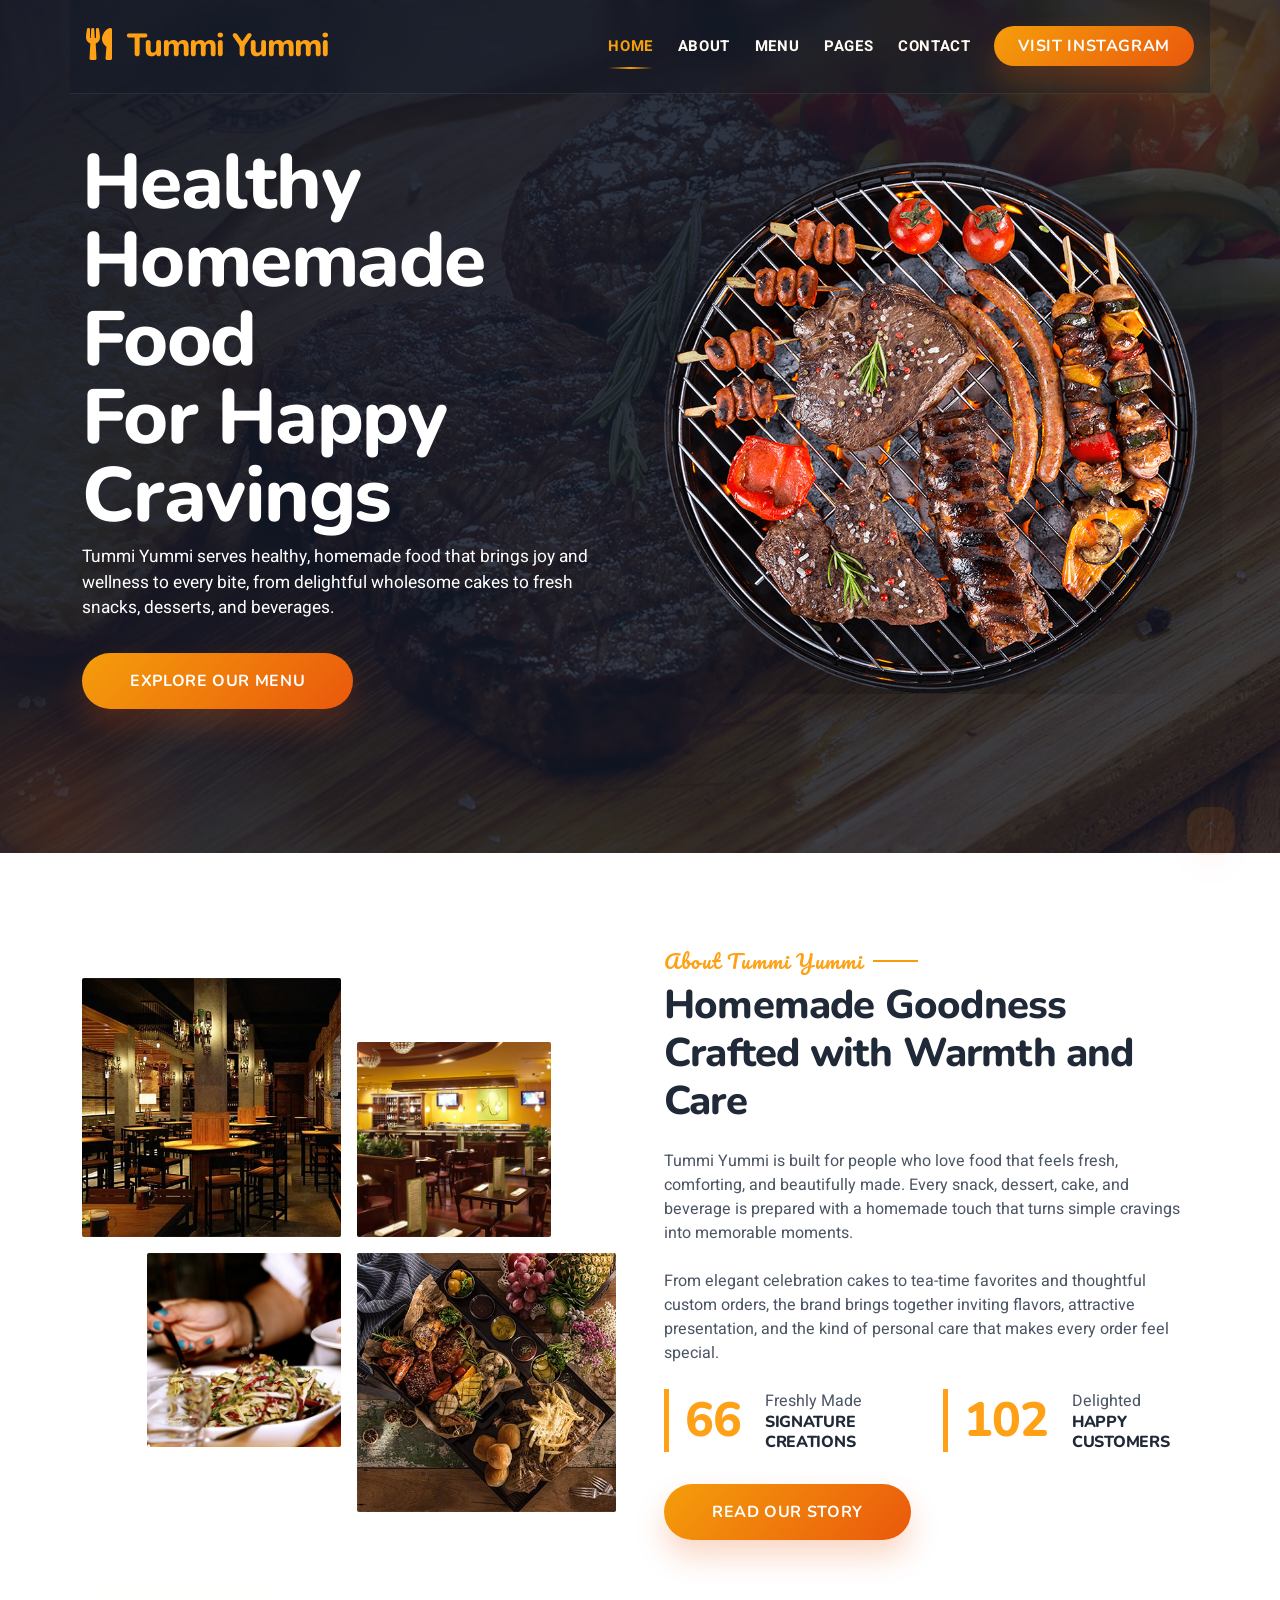
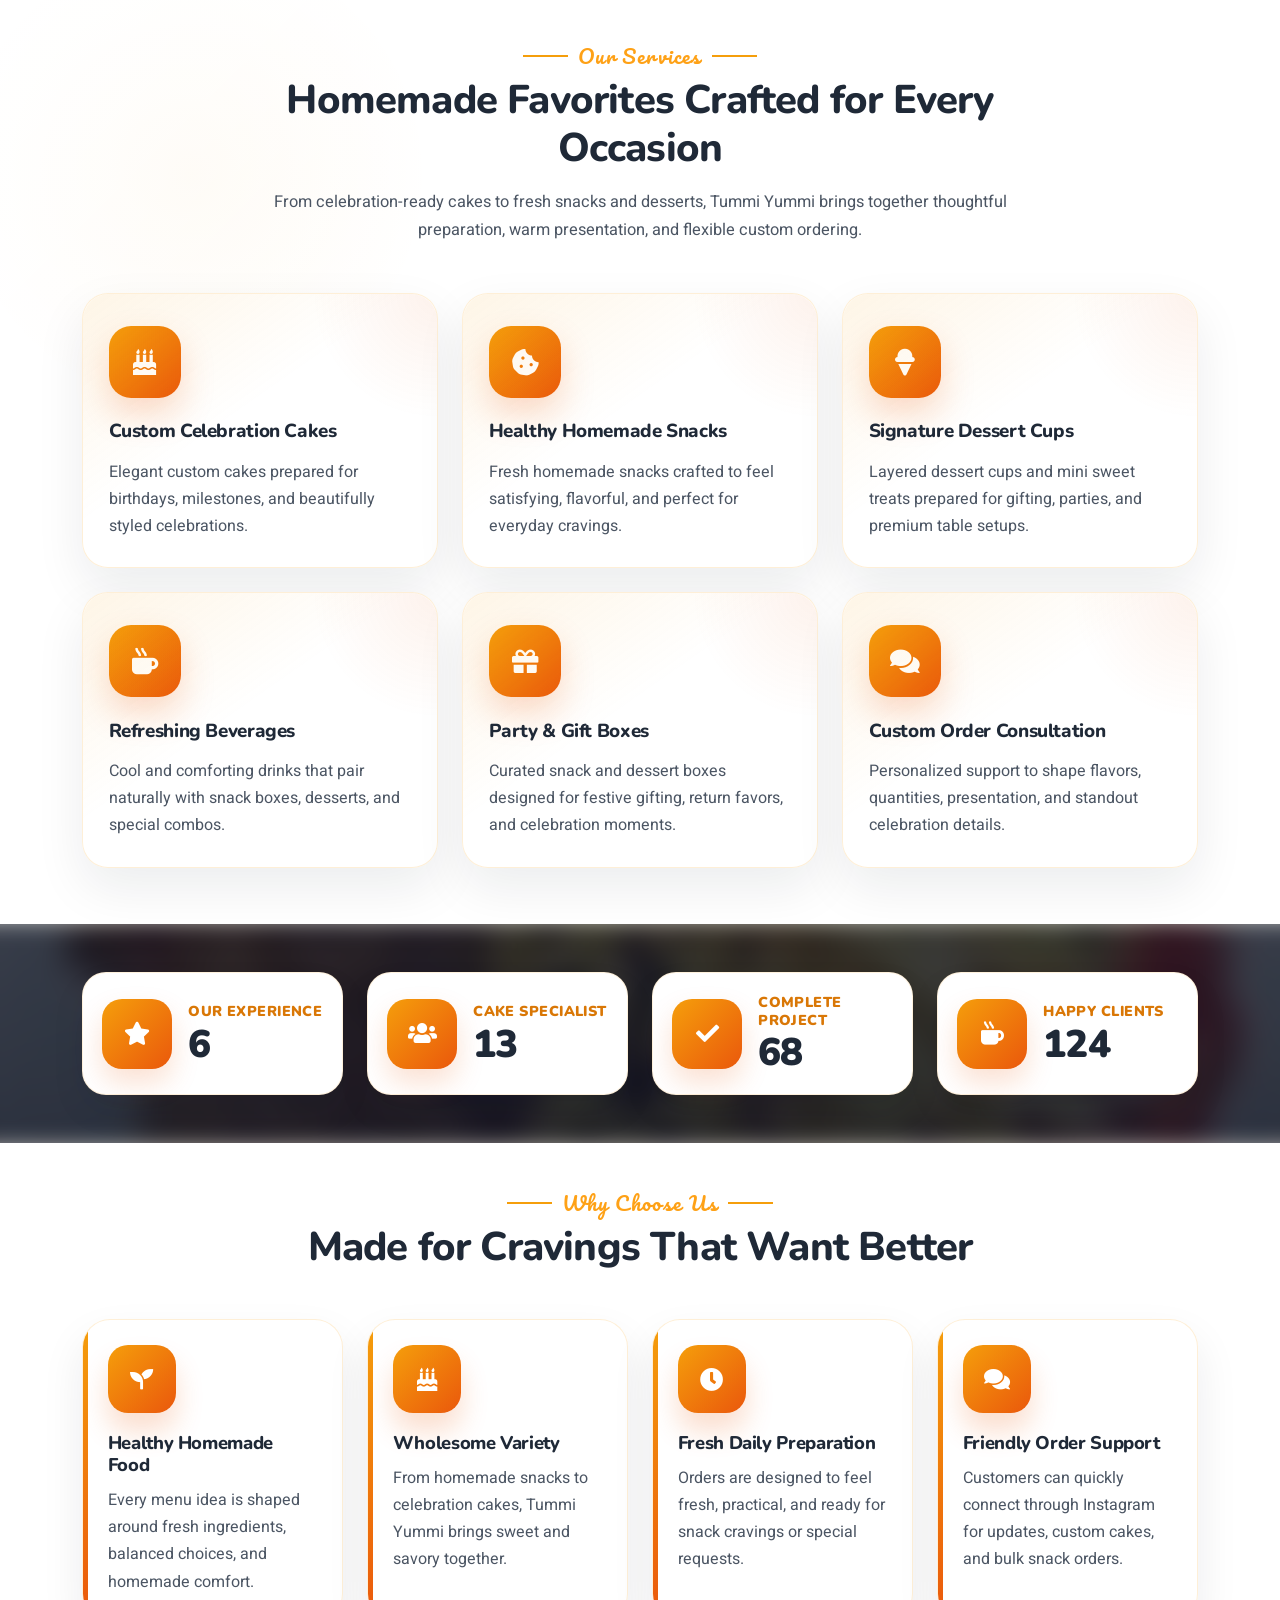
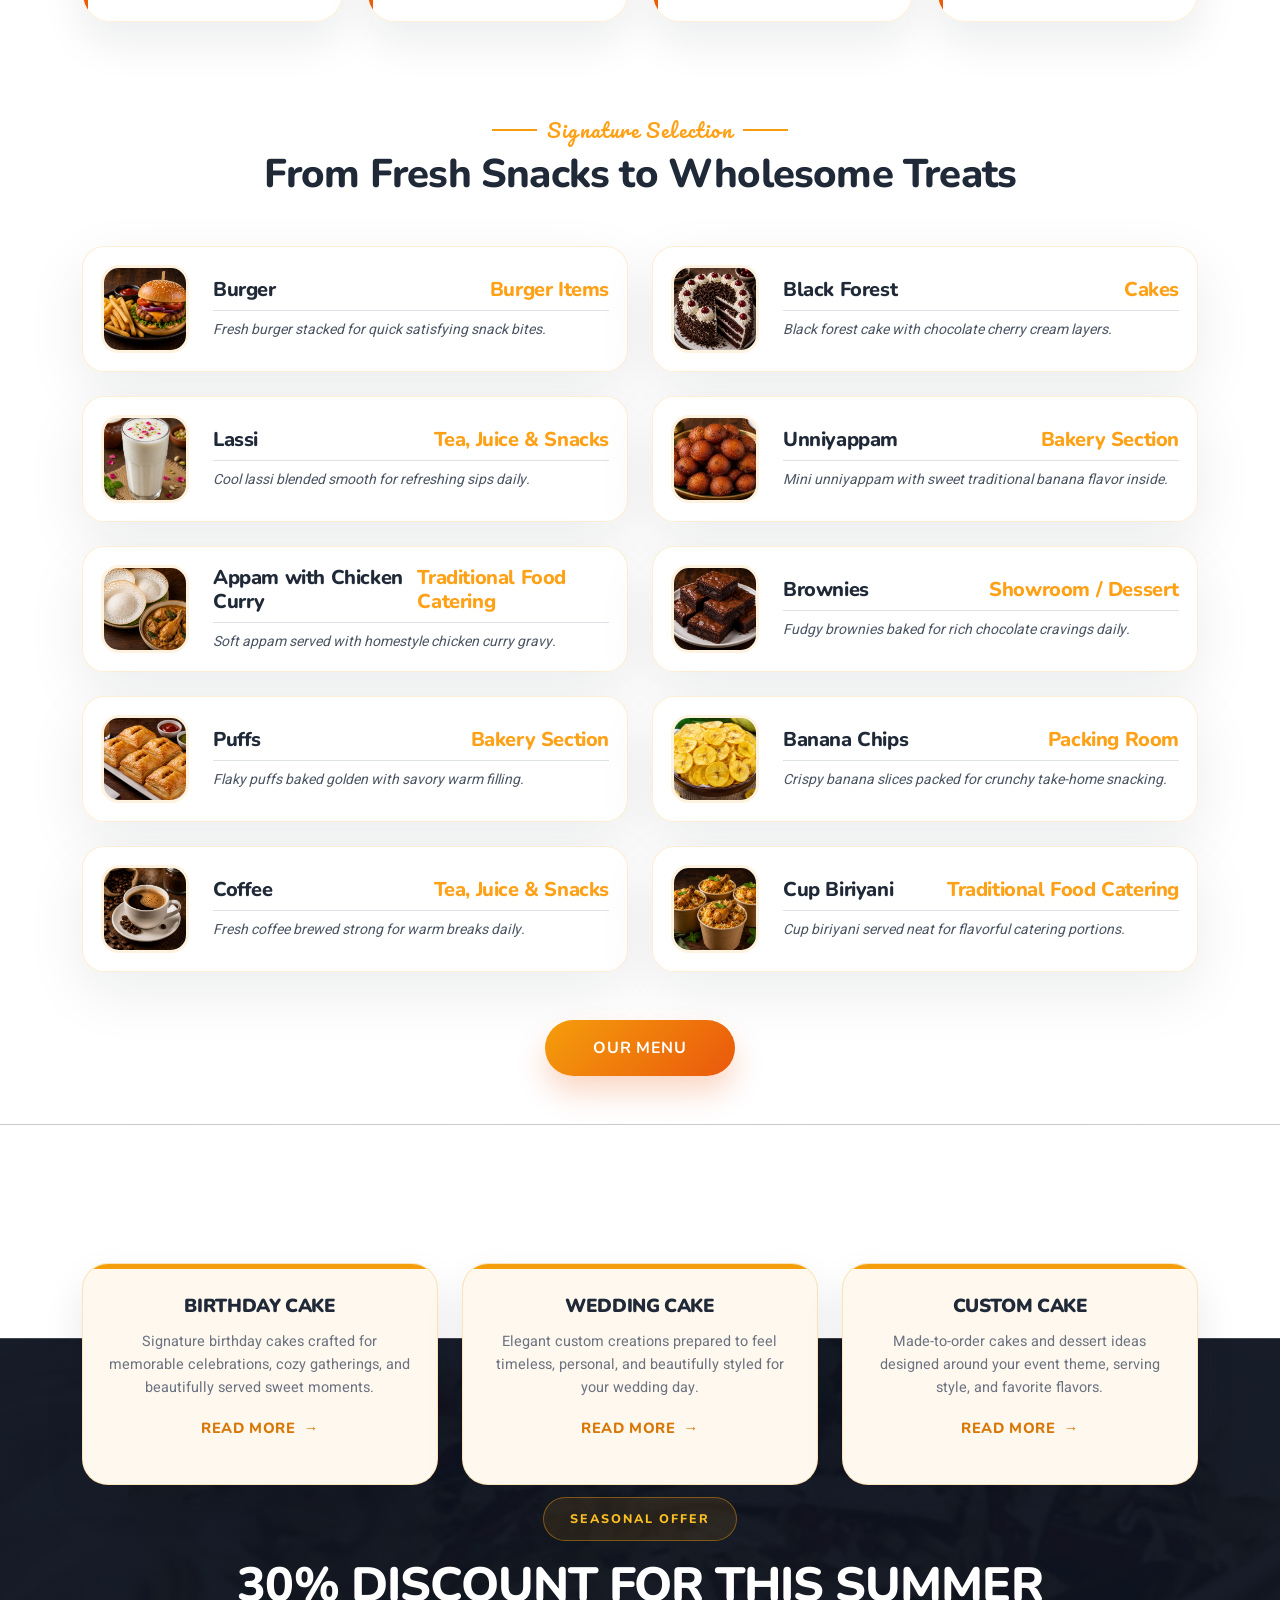
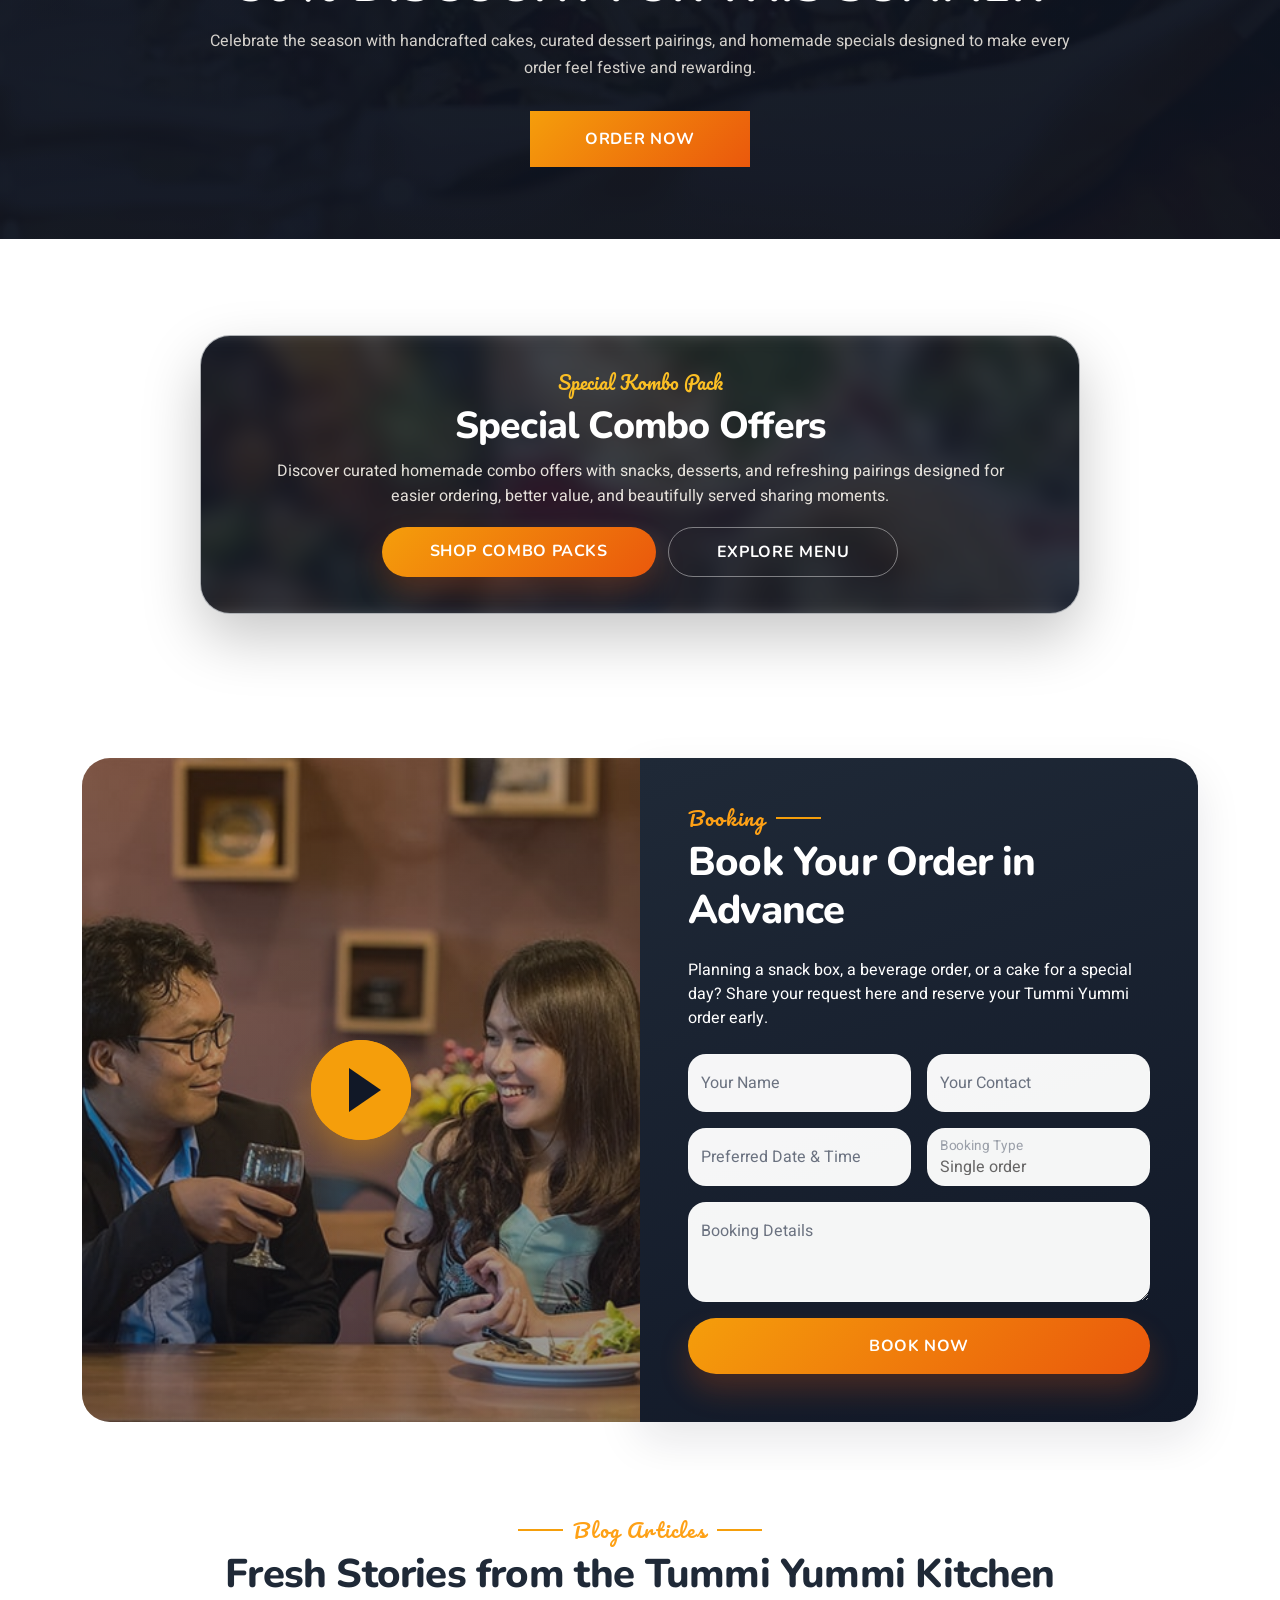
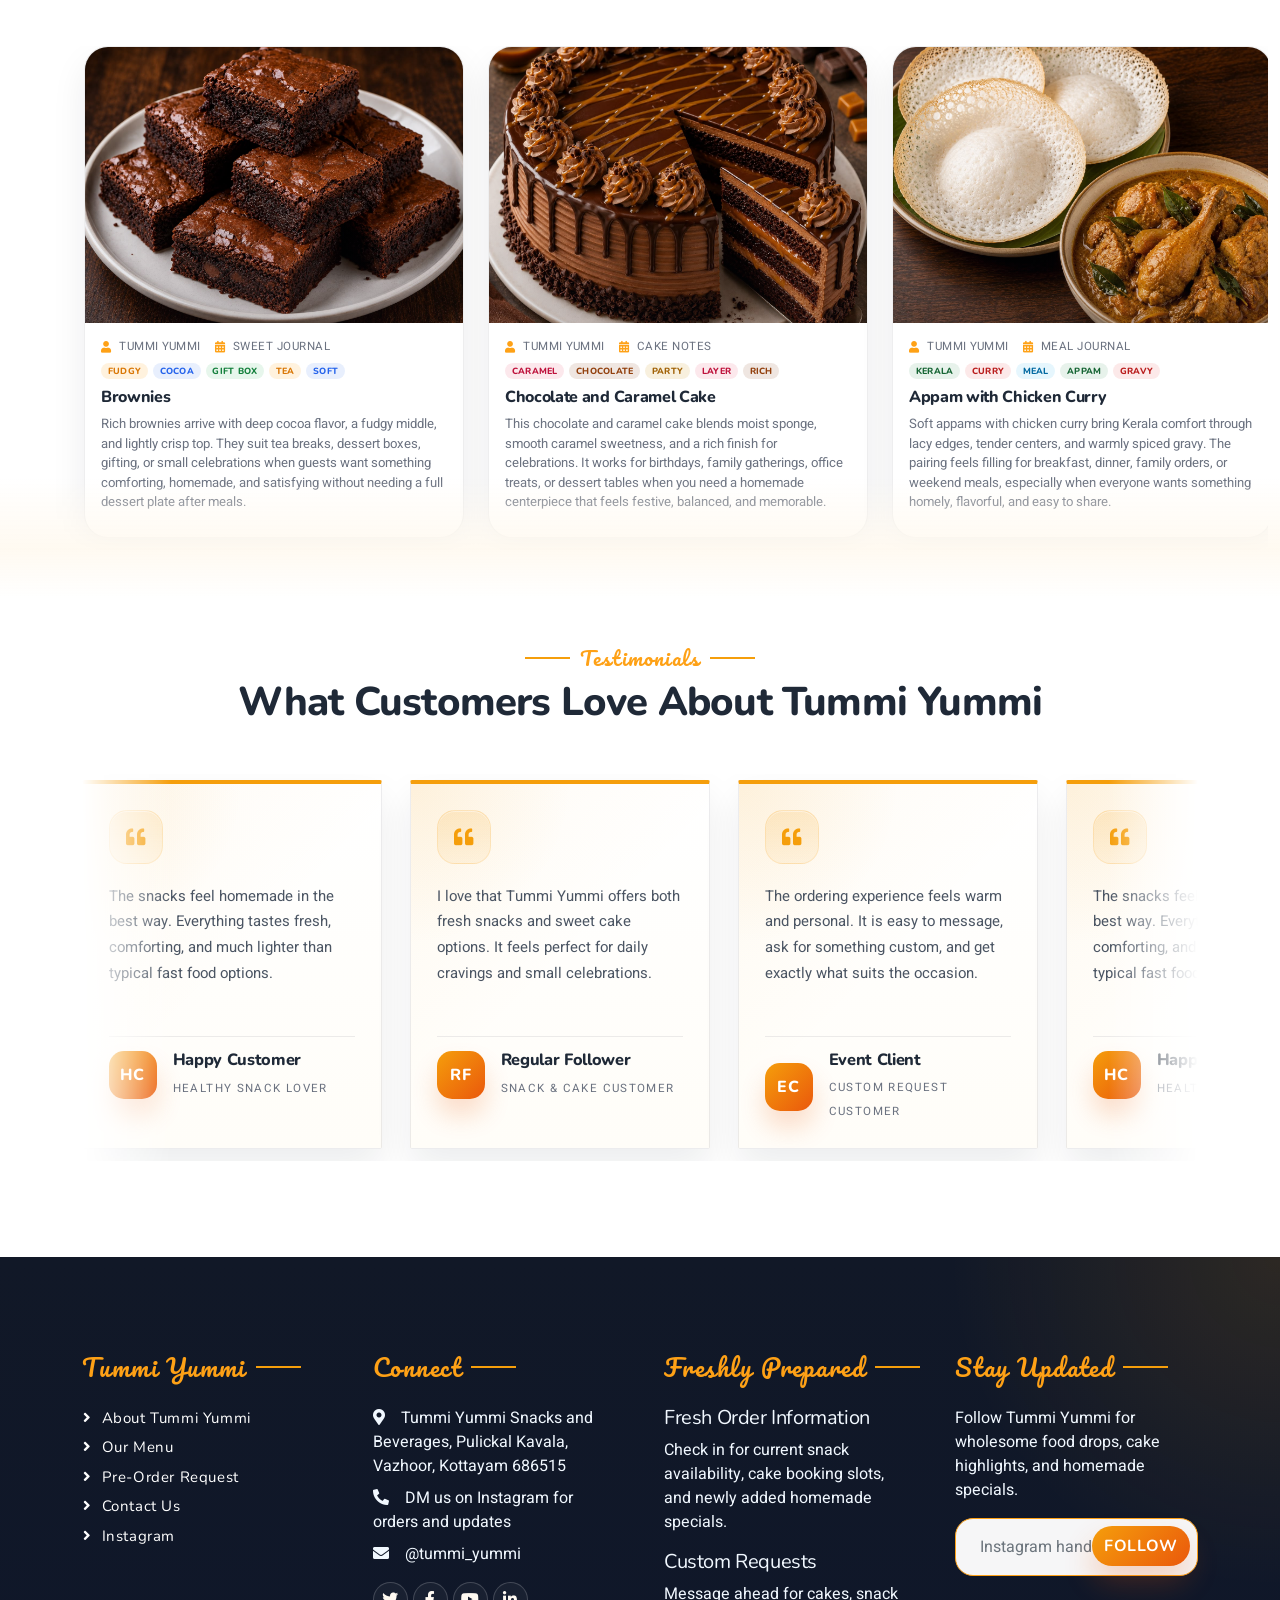
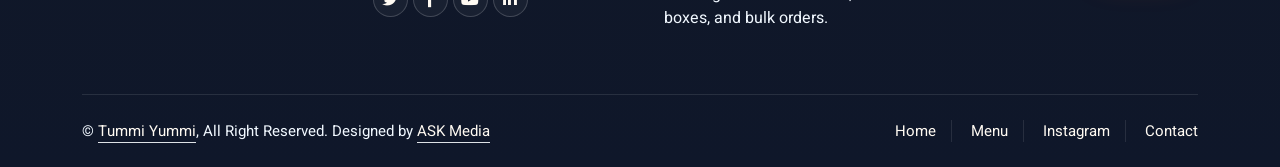
==== index.html @ 98723d81 "first commitsssyyyyyyyyyyy" ====
<!DOCTYPE html>
<html lang="en">

<head>
    <meta name="google-site-verification" content="vwtyDgSD_BCzmoB4q0GLX1WYpSVao-8hkB_82YYfafU" />
    <meta charset="utf-8">
    <title>Tummi Yummi | Healthy Homemade Snacks &amp; Beverages</title>
    <meta content="width=device-width, initial-scale=1.0" name="viewport">
    <meta content="Tummi Yummi, homemade snacks, healthy food, wholesome cakes, desserts, beverages" name="keywords">
    <meta content="Tummi Yummi brings healthy homemade snacks, wholesome cakes, desserts, and refreshing beverages inspired by its Instagram community." name="description">

    <!-- Favicon -->
    <link href="img/favicon.ico" rel="icon">

    <!-- Google Web Fonts -->
    <link rel="preconnect" href="https://fonts.googleapis.com">
    <link rel="preconnect" href="https://fonts.gstatic.com" crossorigin>
    <link href="https://fonts.googleapis.com/css2?family=Heebo:wght@400;500;600&family=Nunito:wght@600;700;800&family=Pacifico&display=swap" rel="stylesheet">

    <!-- Icon Font Stylesheet -->
    <link href="https://cdnjs.cloudflare.com/ajax/libs/font-awesome/5.10.0/css/all.min.css" rel="stylesheet">
    <link href="https://cdn.jsdelivr.net/npm/bootstrap-icons@1.4.1/font/bootstrap-icons.css" rel="stylesheet">

    <!-- Libraries Stylesheet -->
    <link href="lib/animate/animate.min.css" rel="stylesheet">
    <link href="lib/tempusdominus/css/tempusdominus-bootstrap-4.min.css" rel="stylesheet" />

    <!-- Customized Bootstrap Stylesheet -->
    <link href="css/bootstrap.min.css" rel="stylesheet">

    <!-- Template Stylesheet -->
    <link href="css/style.css" rel="stylesheet">
</head>

<body>
    <div class="container-fluid bg-white p-0">
        <!-- Spinner Start -->
        <div id="spinner" class="show bg-white position-fixed translate-middle w-100 vh-100 top-50 start-50 d-flex align-items-center justify-content-center">
            <div class="spinner-border text-primary" style="width: 3rem; height: 3rem;" role="status">
                <span class="sr-only">Loading...</span>
            </div>
        </div>
        <!-- Spinner End -->


        <!-- Navbar & Hero Start -->
        <div class="container-fluid p-0">
            <div class="container position-relative p-0">
                <nav class="navbar navbar-expand-lg navbar-dark bg-dark p-3 py-lg-0">
                    <a href="" class="navbar-brand p-0">
                        <h1 class="text-primary m-0"><i class="fa fa-utensils me-3"></i>Tummi Yummi</h1>
                        <!-- <img src="img/logo.png" alt="Logo"> -->
                    </a>
                    <button class="navbar-toggler" type="button" data-bs-toggle="collapse" data-bs-target="#navbarCollapse">
                        <span class="fa fa-bars"></span>
                    </button>
                    <div class="collapse navbar-collapse" id="navbarCollapse">
                        <div class="navbar-nav ms-auto py-0 pe-4">
                            <a href="index.html" class="nav-item nav-link active">Home</a>
                            <a href="about.html" class="nav-item nav-link">About</a>
                            <a href="menu.html" class="nav-item nav-link">Menu</a>
                            <div class="nav-item dropdown">
                                <a href="#" class="nav-link dropdown-toggle" data-bs-toggle="dropdown">Pages</a>
                                <div class="dropdown-menu m-0">
                                    <a href="booking.html" class="dropdown-item">Pre-Order</a>
                                    <a href="team.html" class="dropdown-item">Brand Values</a>
                                </div>
                            </div>
                            <a href="contact.html" class="nav-item nav-link">Contact</a>
                        </div>
                        <a href="https://www.instagram.com/tummi_yummi/" class="btn btn-primary py-2 px-4">Visit Instagram</a>
                    </div>
                </nav>
            </div>

            <div class="container-fluid py-5 bg-dark hero-header mb-5">
                <div class="container my-5 py-5">
                    <div class="row align-items-center g-5">
                        <div class="col-lg-6 text-center text-lg-start">
                            <h1 class="display-3 text-white animated slideInLeft">Healthy Homemade Food<br>For Happy Cravings</h1>
                            <p class="text-white animated slideInLeft mb-4 pb-2">Tummi Yummi serves healthy, homemade food that brings joy and wellness to every bite, from delightful wholesome cakes to fresh snacks, desserts, and beverages.</p>
                            <a href="menu.html" class="btn btn-primary py-sm-3 px-sm-5 me-3 animated slideInLeft">Explore Our Menu</a>
                        </div>
                        <div class="col-lg-6 text-center text-lg-end overflow-hidden">
                            <img class="img-fluid" src="img/hero.png" alt="">
                        </div>
                    </div>
                </div>
            </div>
        </div>
        <!-- Navbar & Hero End -->


        <!-- About Start -->
        <div class="container-fluid py-5">
            <div class="container">
                <div class="row g-5 align-items-center">
                    <div class="col-lg-6">
                        <div class="row g-3">
                            <div class="col-6 text-start">
                                <img class="img-fluid rounded w-100 wow zoomIn" data-wow-delay="0.1s" src="img/about-1.jpg">
                            </div>
                            <div class="col-6 text-start">
                                <img class="img-fluid rounded w-75 wow zoomIn" data-wow-delay="0.3s" src="img/about-2.jpg" style="margin-top: 25%;">
                            </div>
                            <div class="col-6 text-end">
                                <img class="img-fluid rounded w-75 wow zoomIn" data-wow-delay="0.5s" src="img/about-3.jpg">
                            </div>
                            <div class="col-6 text-end">
                                <img class="img-fluid rounded w-100 wow zoomIn" data-wow-delay="0.7s" src="img/about-4.jpg">
                            </div>
                        </div>
                    </div>
                    <div class="col-lg-6">
                        <h5 class="section-title ff-secondary text-start text-primary fw-normal">About Tummi Yummi</h5>
                        <h1 class="mb-4">Homemade Goodness Crafted with Warmth and Care</h1>
                        <p class="mb-4">Tummi Yummi is built for people who love food that feels fresh, comforting, and beautifully made. Every snack, dessert, cake, and beverage is prepared with a homemade touch that turns simple cravings into memorable moments.</p>
                        <p class="mb-4">From elegant celebration cakes to tea-time favorites and thoughtful custom orders, the brand brings together inviting flavors, attractive presentation, and the kind of personal care that makes every order feel special.</p>
                        <div class="row g-4 mb-4">
                            <div class="col-sm-6">
                                <div class="d-flex align-items-center border-start border-5 border-primary px-3">
                                    <h1 class="flex-shrink-0 display-5 text-primary mb-0" data-toggle="counter-up">121</h1>
                                    <div class="ps-4">
                                        <p class="mb-0">Freshly Made</p>
                                        <h6 class="text-uppercase mb-0">Signature Creations</h6>
                                    </div>
                                </div>
                            </div>
                            <div class="col-sm-6">
                                <div class="d-flex align-items-center border-start border-5 border-primary px-3">
                                    <h1 class="flex-shrink-0 display-5 text-primary mb-0" data-toggle="counter-up">186</h1>
                                    <div class="ps-4">
                                        <p class="mb-0">Delighted</p>
                                        <h6 class="text-uppercase mb-0">Happy Customers</h6>
                                    </div>
                                </div>
                            </div>
                        </div>
                        <a class="btn btn-primary py-3 px-5 mt-2" href="about.html">Read Our Story</a>
                    </div>
                </div>
            </div>
        </div>
        <!-- About End -->

        <!-- Services Start -->
        <div class="container-fluid our-services py-5">
            <div class="container py-2">
                <div class="text-center mx-auto wow fadeInUp" data-wow-delay="0.1s" style="max-width: 760px;">
                    <h5 class="section-title ff-secondary text-center text-primary fw-normal">Our Services</h5>
                    <h1 class="mb-3">Homemade Favorites Crafted for Every Occasion</h1>
                    <p class="mb-5">From celebration-ready cakes to fresh snacks and desserts, Tummi Yummi brings together thoughtful preparation, warm presentation, and flexible custom ordering.</p>
                </div>
                <div class="row g-4">
                    <div class="col-lg-4 col-md-6 wow fadeInUp" data-wow-delay="0.1s">
                        <article class="service-showcase-card">
                            <span class="service-showcase-icon"><i class="fa fa-birthday-cake"></i></span>
                            <h5>Custom Celebration Cakes</h5>
                            <p>Elegant custom cakes prepared for birthdays, milestones, and beautifully styled celebrations.</p>
                        </article>
                    </div>
                    <div class="col-lg-4 col-md-6 wow fadeInUp" data-wow-delay="0.2s">
                        <article class="service-showcase-card">
                            <span class="service-showcase-icon"><i class="fa fa-cookie-bite"></i></span>
                            <h5>Healthy Homemade Snacks</h5>
                            <p>Fresh homemade snacks crafted to feel satisfying, flavorful, and perfect for everyday cravings.</p>
                        </article>
                    </div>
                    <div class="col-lg-4 col-md-6 wow fadeInUp" data-wow-delay="0.3s">
                        <article class="service-showcase-card">
                            <span class="service-showcase-icon"><i class="fa fa-ice-cream"></i></span>
                            <h5>Signature Dessert Cups</h5>
                            <p>Layered dessert cups and mini sweet treats prepared for gifting, parties, and premium table setups.</p>
                        </article>
                    </div>
                    <div class="col-lg-4 col-md-6 wow fadeInUp" data-wow-delay="0.4s">
                        <article class="service-showcase-card">
                            <span class="service-showcase-icon"><i class="fa fa-mug-hot"></i></span>
                            <h5>Refreshing Beverages</h5>
                            <p>Cool and comforting drinks that pair naturally with snack boxes, desserts, and special combos.</p>
                        </article>
                    </div>
                    <div class="col-lg-4 col-md-6 wow fadeInUp" data-wow-delay="0.5s">
                        <article class="service-showcase-card">
                            <span class="service-showcase-icon"><i class="fa fa-gift"></i></span>
                            <h5>Party & Gift Boxes</h5>
                            <p>Curated snack and dessert boxes designed for festive gifting, return favors, and celebration moments.</p>
                        </article>
                    </div>
                    <div class="col-lg-4 col-md-6 wow fadeInUp" data-wow-delay="0.6s">
                        <article class="service-showcase-card">
                            <span class="service-showcase-icon"><i class="fa fa-comments"></i></span>
                            <h5>Custom Order Consultation</h5>
                            <p>Personalized support to shape flavors, quantities, presentation, and standout celebration details.</p>
                        </article>
                    </div>
                </div>
            </div>
        </div>
        <!-- Services End -->

        <!-- Stats Start -->
        <div class="container-fluid counter-strip py-5">
            <div class="container">
                <div class="row g-4">
                    <div class="col-lg-3 col-sm-6 wow fadeInUp" data-wow-delay="0.1s">
                        <div class="counter-card">
                            <div class="counter-icon">
                                <i class="fa fa-star"></i>
                            </div>
                            <div>
                                <h6>Our Experience</h6>
                                <h2 data-toggle="counter-up" data-counterup-beginat="0" data-counterup-time="2000">12</h2>
                            </div>
                        </div>
                    </div>
                    <div class="col-lg-3 col-sm-6 wow fadeInUp" data-wow-delay="0.3s">
                        <div class="counter-card">
                            <div class="counter-icon">
                                <i class="fa fa-users"></i>
                            </div>
                            <div>
                                <h6>Cake Specialist</h6>
                                <h2 data-toggle="counter-up" data-counterup-beginat="0" data-counterup-time="2000">25</h2>
                            </div>
                        </div>
                    </div>
                    <div class="col-lg-3 col-sm-6 wow fadeInUp" data-wow-delay="0.5s">
                        <div class="counter-card">
                            <div class="counter-icon">
                                <i class="fa fa-check"></i>
                            </div>
                            <div>
                                <h6>Complete Project</h6>
                                <h2 data-toggle="counter-up" data-counterup-beginat="0" data-counterup-time="2000">135</h2>
                            </div>
                        </div>
                    </div>
                    <div class="col-lg-3 col-sm-6 wow fadeInUp" data-wow-delay="0.7s">
                        <div class="counter-card">
                            <div class="counter-icon">
                                <i class="fa fa-mug-hot"></i>
                            </div>
                            <div>
                                <h6>Happy Clients</h6>
                                <h2 data-toggle="counter-up" data-counterup-beginat="0" data-counterup-time="2000">248</h2>
                            </div>
                        </div>
                    </div>
                </div>
            </div>
        </div>
        <!-- Stats End -->

        <!-- Why Choose Us Start -->
        <div class="container-fluid py-5 why-choose-section">
            <div class="container">
                <div class="text-center wow fadeInUp" data-wow-delay="0.1s">
                    <h5 class="section-title ff-secondary text-center text-primary fw-normal">Why Choose Us</h5>
                    <h1 class="mb-5">Made for Cravings That Want Better</h1>
                </div>
                <div class="row g-4">
                    <div class="col-lg-3 col-sm-6 wow fadeInUp" data-wow-delay="0.1s">
                        <div class="why-choose-card h-100">
                            <div class="why-choose-icon">
                                <i class="fa fa-seedling"></i>
                            </div>
                            <div class="why-choose-content">
                                <h5>Healthy Homemade Food</h5>
                                <p>Every menu idea is shaped around fresh ingredients, balanced choices, and homemade comfort.</p>
                            </div>
                        </div>
                    </div>
                    <div class="col-lg-3 col-sm-6 wow fadeInUp" data-wow-delay="0.3s">
                        <div class="why-choose-card h-100">
                            <div class="why-choose-icon">
                                <i class="fa fa-birthday-cake"></i>
                            </div>
                            <div class="why-choose-content">
                                <h5>Wholesome Variety</h5>
                                <p>From homemade snacks to celebration cakes, Tummi Yummi brings sweet and savory together.</p>
                            </div>
                        </div>
                    </div>
                    <div class="col-lg-3 col-sm-6 wow fadeInUp" data-wow-delay="0.5s">
                        <div class="why-choose-card h-100">
                            <div class="why-choose-icon">
                                <i class="fa fa-clock"></i>
                            </div>
                            <div class="why-choose-content">
                                <h5>Fresh Daily Preparation</h5>
                                <p>Orders are designed to feel fresh, practical, and ready for snack cravings or special requests.</p>
                            </div>
                        </div>
                    </div>
                    <div class="col-lg-3 col-sm-6 wow fadeInUp" data-wow-delay="0.7s">
                        <div class="why-choose-card h-100">
                            <div class="why-choose-icon">
                                <i class="fa fa-comments"></i>
                            </div>
                            <div class="why-choose-content">
                                <h5>Friendly Order Support</h5>
                                <p>Customers can quickly connect through Instagram for updates, custom cakes, and bulk snack orders.</p>
                            </div>
                        </div>
                    </div>
                </div>
            </div>
        </div>
        <!-- Why Choose Us End -->

        <!-- Menu Start -->
        <div class="container-fluid menu-section pt-4 pb-5">
            <div class="container">
                <div class="text-center wow fadeInUp" data-wow-delay="0.1s">
                    <h5 class="section-title ff-secondary text-center text-primary fw-normal">Signature Selection</h5>
                    <h1 class="mb-5">From Fresh Snacks to Wholesome Treats</h1>
                </div>
                <div class="tab-class text-center wow fadeInUp" data-wow-delay="0.1s">
                    <div class="tab-content">
                        <div class="tab-pane fade show p-0 active">
                            <div class="row g-4 index-menu-items">
                                <div class="col-lg-6 menu-filter-item" data-menu-category="burger-items">
                                    <div class="d-flex align-items-center">
                                        <img class="flex-shrink-0 img-fluid rounded" src="assets/Burger.jpeg" alt="Burger" style="width: 80px;">
                                        <div class="w-100 d-flex flex-column text-start ps-4">
                                            <h5 class="d-flex justify-content-between border-bottom pb-2"><span>Burger</span><span class="text-primary">Burger Items</span></h5>
                                            <small class="fst-italic">Fresh burger stacked for quick satisfying snack bites.</small>
                                        </div>
                                    </div>
                                </div>
                                <div class="col-lg-6 menu-filter-item" data-menu-category="cakes">
                                    <div class="d-flex align-items-center">
                                        <img class="flex-shrink-0 img-fluid rounded" src="assets/Black%20Forest.jpeg" alt="Black Forest" style="width: 80px;">
                                        <div class="w-100 d-flex flex-column text-start ps-4">
                                            <h5 class="d-flex justify-content-between border-bottom pb-2"><span>Black Forest</span><span class="text-primary">Cakes</span></h5>
                                            <small class="fst-italic">Black forest cake with chocolate cherry cream layers.</small>
                                        </div>
                                    </div>
                                </div>
                                <div class="col-lg-6 menu-filter-item" data-menu-category="tea-juice-snacks">
                                    <div class="d-flex align-items-center">
                                        <img class="flex-shrink-0 img-fluid rounded" src="assets/Lassi.jpeg" alt="Lassi" style="width: 80px;">
                                        <div class="w-100 d-flex flex-column text-start ps-4">
                                            <h5 class="d-flex justify-content-between border-bottom pb-2"><span>Lassi</span><span class="text-primary">Tea, Juice &amp; Snacks</span></h5>
                                            <small class="fst-italic">Cool lassi blended smooth for refreshing sips daily.</small>
                                        </div>
                                    </div>
                                </div>
                                <div class="col-lg-6 menu-filter-item" data-menu-category="bakery">
                                    <div class="d-flex align-items-center">
                                        <img class="flex-shrink-0 img-fluid rounded" src="assets/Unniyappam.jpeg" alt="Unniyappam" style="width: 80px;">
                                        <div class="w-100 d-flex flex-column text-start ps-4">
                                            <h5 class="d-flex justify-content-between border-bottom pb-2"><span>Unniyappam</span><span class="text-primary">Bakery Section</span></h5>
                                            <small class="fst-italic">Mini unniyappam with sweet traditional banana flavor inside.</small>
                                        </div>
                                    </div>
                                </div>
                                <div class="col-lg-6 menu-filter-item" data-menu-category="traditional-catering">
                                    <div class="d-flex align-items-center">
                                        <img class="flex-shrink-0 img-fluid rounded" src="assets/Appam%20with%20Chicken%20Curry.jpeg" alt="Appam with Chicken Curry" style="width: 80px;">
                                        <div class="w-100 d-flex flex-column text-start ps-4">
                                            <h5 class="d-flex justify-content-between border-bottom pb-2"><span>Appam with Chicken Curry</span><span class="text-primary">Traditional Food Catering</span></h5>
                                            <small class="fst-italic">Soft appam served with homestyle chicken curry gravy.</small>
                                        </div>
                                    </div>
                                </div>
                                <div class="col-lg-6 menu-filter-item" data-menu-category="showroom-dessert">
                                    <div class="d-flex align-items-center">
                                        <img class="flex-shrink-0 img-fluid rounded" src="assets/Brownies.jpeg" alt="Brownies" style="width: 80px;">
                                        <div class="w-100 d-flex flex-column text-start ps-4">
                                            <h5 class="d-flex justify-content-between border-bottom pb-2"><span>Brownies</span><span class="text-primary">Showroom / Dessert</span></h5>
                                            <small class="fst-italic">Fudgy brownies baked for rich chocolate cravings daily.</small>
                                        </div>
                                    </div>
                                </div>
                                <div class="col-lg-6 menu-filter-item" data-menu-category="bakery">
                                    <div class="d-flex align-items-center">
                                        <img class="flex-shrink-0 img-fluid rounded" src="assets/Puffs.jpeg" alt="Puffs" style="width: 80px;">
                                        <div class="w-100 d-flex flex-column text-start ps-4">
                                            <h5 class="d-flex justify-content-between border-bottom pb-2"><span>Puffs</span><span class="text-primary">Bakery Section</span></h5>
                                            <small class="fst-italic">Flaky puffs baked golden with savory warm filling.</small>
                                        </div>
                                    </div>
                                </div>
                                <div class="col-lg-6 menu-filter-item" data-menu-category="packing-room">
                                    <div class="d-flex align-items-center">
                                        <img class="flex-shrink-0 img-fluid rounded" src="assets/Banana%20Chips.jpeg" alt="Banana Chips" style="width: 80px;">
                                        <div class="w-100 d-flex flex-column text-start ps-4">
                                            <h5 class="d-flex justify-content-between border-bottom pb-2"><span>Banana Chips</span><span class="text-primary">Packing Room</span></h5>
                                            <small class="fst-italic">Crispy banana slices packed for crunchy take-home snacking.</small>
                                        </div>
                                    </div>
                                </div>
                                <div class="col-lg-6 menu-filter-item" data-menu-category="tea-juice-snacks">
                                    <div class="d-flex align-items-center">
                                        <img class="flex-shrink-0 img-fluid rounded" src="assets/Coffee.jpeg" alt="Coffee" style="width: 80px;">
                                        <div class="w-100 d-flex flex-column text-start ps-4">
                                            <h5 class="d-flex justify-content-between border-bottom pb-2"><span>Coffee</span><span class="text-primary">Tea, Juice &amp; Snacks</span></h5>
                                            <small class="fst-italic">Fresh coffee brewed strong for warm breaks daily.</small>
                                        </div>
                                    </div>
                                </div>
                                <div class="col-lg-6 menu-filter-item" data-menu-category="traditional-catering">
                                    <div class="d-flex align-items-center">
                                        <img class="flex-shrink-0 img-fluid rounded" src="assets/Cup%20Biriyani.jpeg" alt="Cup Biriyani" style="width: 80px;">
                                        <div class="w-100 d-flex flex-column text-start ps-4">
                                            <h5 class="d-flex justify-content-between border-bottom pb-2"><span>Cup Biriyani</span><span class="text-primary">Traditional Food Catering</span></h5>
                                            <small class="fst-italic">Cup biriyani served neat for flavorful catering portions.</small>
                                        </div>
                                    </div>
                                </div>
                            </div>
                        </div>
                    </div>
                    <div class="text-center mt-5 wow fadeInUp" data-wow-delay="0.2s">
                        <a href="menu.html" class="btn btn-primary py-3 px-5">Our Menu</a>
                    </div>
                </div>
            </div>
        </div>
        <!-- Menu End -->

        <!-- Celebration Feature Start -->
        <div class="container-fluid promo-story py-5">
            <div class="container py-4">
                <div class="row g-4 promo-story-cards">
                    <div class="col-lg-4 col-md-6 wow fadeInUp" data-wow-delay="0.1s">
                        <article class="promo-story-card">
                            <div class="promo-story-card-inner">
                                <h3>Birthday Cake</h3>
                                <p>Signature birthday cakes crafted for memorable celebrations, cozy gatherings, and beautifully served sweet moments.</p>
                                <a href="contact.html">Read More</a>
                            </div>
                        </article>
                    </div>
                    <div class="col-lg-4 col-md-6 wow fadeInUp" data-wow-delay="0.3s">
                        <article class="promo-story-card">
                            <div class="promo-story-card-inner">
                                <h3>Wedding Cake</h3>
                                <p>Elegant custom creations prepared to feel timeless, personal, and beautifully styled for your wedding day.</p>
                                <a href="booking.html">Read More</a>
                            </div>
                        </article>
                    </div>
                    <div class="col-lg-4 col-md-6 wow fadeInUp" data-wow-delay="0.5s">
                        <article class="promo-story-card">
                            <div class="promo-story-card-inner">
                                <h3>Custom Cake</h3>
                                <p>Made-to-order cakes and dessert ideas designed around your event theme, serving style, and favorite flavors.</p>
                                <a href="contact.html">Read More</a>
                            </div>
                        </article>
                    </div>
                </div>
                <div class="promo-story-banner text-center wow fadeInUp" data-wow-delay="0.2s">
                    <span class="promo-story-tag">Seasonal Offer</span>
                    <h2>30% Discount For This Summer</h2>
                    <p>Celebrate the season with handcrafted cakes, curated dessert pairings, and homemade specials designed to make every order feel festive and rewarding.</p>
                    <a class="btn btn-primary py-3 px-5" href="booking.html">Order Now</a>
                </div>
            </div>
        </div>
        <!-- Celebration Feature End -->

        <!-- Special Combo Start -->
        <div class="container-fluid combo-spotlight py-5">
            <div class="container py-5">
                <div class="combo-spotlight-panel text-center wow fadeInUp" data-wow-delay="0.1s">
                    <span class="combo-kicker">Special Kombo Pack</span>
                    <h2>Special Combo Offers</h2>
                    <p>Discover curated homemade combo offers with snacks, desserts, and refreshing pairings designed for easier ordering, better value, and beautifully served sharing moments.</p>
                    <div class="combo-actions">
                        <a class="btn btn-primary py-3 px-5" href="booking.html">Shop Combo Packs</a>
                        <a class="btn combo-outline-btn py-3 px-5" href="menu.html">Explore Menu</a>
                    </div>
                </div>
            </div>
        </div>
        <!-- Special Combo End -->


        <!-- Reservation Start -->
        <div class="container-fluid py-5 wow fadeInUp booking-section" data-wow-delay="0.1s">
            <div class="container">
                <div class="row g-0">
                    <div class="col-md-6">
                        <div class="video">
                            <button type="button" class="btn-play" data-bs-toggle="modal" data-src="https://www.youtube.com/embed/DWRcNpR6Kdc" data-bs-target="#videoModal">
                                <span></span>
                            </button>
                        </div>
                    </div>
                    <div class="col-md-6 bg-dark d-flex align-items-center">
                        <div class="p-5 wow fadeInUp" data-wow-delay="0.2s">
                            <h5 class="section-title ff-secondary text-start text-primary fw-normal">Booking</h5>
                            <h1 class="text-white mb-4">Book Your Order in Advance</h1>
                            <p class="text-white mb-4">Planning a snack box, a beverage order, or a cake for a special day? Share your request here and reserve your Tummi Yummi order early.</p>
                            <form>
                                <div class="row g-3">
                                    <div class="col-md-6">
                                        <div class="form-floating">
                                            <input type="text" class="form-control" id="name" placeholder="Your Name">
                                            <label for="name">Your Name</label>
                                        </div>
                                    </div>
                                    <div class="col-md-6">
                                        <div class="form-floating">
                                            <input type="email" class="form-control" id="email" placeholder="Your Contact">
                                            <label for="email">Your Contact</label>
                                        </div>
                                    </div>
                                    <div class="col-md-6">
                                        <div class="form-floating date" id="date3" data-target-input="nearest">
                                            <input type="text" class="form-control datetimepicker-input" id="datetime" placeholder="Preferred Date & Time" data-target="#date3" data-toggle="datetimepicker" />
                                            <label for="datetime">Preferred Date & Time</label>
                                        </div>
                                    </div>
                                    <div class="col-md-6">
                                        <div class="form-floating">
                                            <select class="form-select" id="select1">
                                              <option value="1">Single order</option>
                                              <option value="2">Family order</option>
                                              <option value="3">Bulk request</option>
                                            </select>
                                            <label for="select1">Booking Type</label>
                                        </div>
                                    </div>
                                    <div class="col-12">
                                        <div class="form-floating">
                                            <textarea class="form-control" placeholder="Tell us your menu choice, quantity, cake idea, or special request" id="message" style="height: 100px"></textarea>
                                            <label for="message">Booking Details</label>
                                        </div>
                                    </div>
                                    <div class="col-12">
                                        <button class="btn btn-primary w-100 py-3" type="submit">Book Now</button>
                                    </div>
                                </div>
                            </form>
                        </div>
                    </div>
                </div>
            </div>
        </div>

        <div class="modal fade" id="videoModal" tabindex="-1" aria-labelledby="exampleModalLabel" aria-hidden="true">
            <div class="modal-dialog">
                <div class="modal-content rounded-0">
                    <div class="modal-header">
                        <h5 class="modal-title" id="exampleModalLabel">Tummi Yummi Story</h5>
                        <button type="button" class="btn-close" data-bs-dismiss="modal" aria-label="Close"></button>
                    </div>
                    <div class="modal-body">
                        <!-- 16:9 aspect ratio -->
                        <div class="ratio ratio-16x9">
                            <iframe class="embed-responsive-item" src="" id="video" allowfullscreen allowscriptaccess="always"
                                allow="autoplay"></iframe>
                        </div>
                    </div>
                </div>
            </div>
        </div>
        <!-- Reservation Start -->

        <!-- Blog Start -->
        <div class="container-fluid py-5 blog-showcase">
            <div class="container">
                <div class="text-center wow fadeInUp" data-wow-delay="0.1s">
                    <h5 class="section-title ff-secondary text-center text-primary fw-normal">Blog Articles</h5>
                    <h1 class="mb-5">Fresh Stories from the Tummi Yummi Kitchen</h1>
                </div>
            </div>
            <div class="blog-scroll wow fadeInUp" data-wow-delay="0.1s">
                <div class="blog-scroll-track">
                    <div class="blog-scroll-item">
                        <article class="blog-card">
                            <div class="blog-card-media">
                                <img src="assets/Brownies.jpeg" alt="Fresh homemade brownies">
                            </div>
                            <div class="blog-card-content">
                                <div class="blog-meta">
                                    <span><i class="fa fa-user text-primary me-2"></i>Tummi Yummi</span>
                                    <span><i class="fa fa-calendar-alt text-primary me-2"></i>Sweet Journal</span>
                                </div>
                                <div class="blog-pill-row">
                                    <span class="blog-pill blog-pill-warm">Fudgy</span>
                                    <span class="blog-pill blog-pill-cool">Cocoa</span>
                                    <span class="blog-pill blog-pill-fresh">Gift Box</span>
                                    <span class="blog-pill blog-pill-warm">Tea</span>
                                    <span class="blog-pill blog-pill-cool">Soft</span>
                                </div>
                                <h3>Brownies</h3>
                                <p>Rich brownies arrive with deep cocoa flavor, a fudgy middle, and lightly crisp top. They suit tea breaks, dessert boxes, gifting, or small celebrations when guests want something comforting, homemade, and satisfying without needing a full dessert plate after meals.</p>
                            </div>
                        </article>
                    </div>
                    <div class="blog-scroll-item">
                        <article class="blog-card">
                            <div class="blog-card-media">
                                <img src="assets/Chocolate and Caramel Cake.jpeg" alt="Chocolate and caramel cake slice">
                            </div>
                            <div class="blog-card-content">
                                <div class="blog-meta">
                                    <span><i class="fa fa-user text-primary me-2"></i>Tummi Yummi</span>
                                    <span><i class="fa fa-calendar-alt text-primary me-2"></i>Cake Notes</span>
                                </div>
                                <div class="blog-pill-row">
                                    <span class="blog-pill blog-pill-rose">Caramel</span>
                                    <span class="blog-pill blog-pill-cocoa">Chocolate</span>
                                    <span class="blog-pill blog-pill-gold">Party</span>
                                    <span class="blog-pill blog-pill-rose">Layer</span>
                                    <span class="blog-pill blog-pill-cocoa">Rich</span>
                                </div>
                                <h3>Chocolate and Caramel Cake</h3>
                                <p>This chocolate and caramel cake blends moist sponge, smooth caramel sweetness, and a rich finish for celebrations. It works for birthdays, family gatherings, office treats, or dessert tables when you need a homemade centerpiece that feels festive, balanced, and memorable.</p>
                            </div>
                        </article>
                    </div>
                    <div class="blog-scroll-item">
                        <article class="blog-card">
                            <div class="blog-card-media">
                                <img src="assets/Appam with Chicken Curry.jpeg" alt="Appam with chicken curry">
                            </div>
                            <div class="blog-card-content">
                                <div class="blog-meta">
                                    <span><i class="fa fa-user text-primary me-2"></i>Tummi Yummi</span>
                                    <span><i class="fa fa-calendar-alt text-primary me-2"></i>Meal Journal</span>
                                </div>
                                <div class="blog-pill-row">
                                    <span class="blog-pill blog-pill-leaf">Kerala</span>
                                    <span class="blog-pill blog-pill-spice">Curry</span>
                                    <span class="blog-pill blog-pill-sky">Meal</span>
                                    <span class="blog-pill blog-pill-leaf">Appam</span>
                                    <span class="blog-pill blog-pill-spice">Gravy</span>
                                </div>
                                <h3>Appam with Chicken Curry</h3>
                                <p>Soft appams with chicken curry bring Kerala comfort through lacy edges, tender centers, and warmly spiced gravy. The pairing feels filling for breakfast, dinner, family orders, or weekend meals, especially when everyone wants something homely, flavorful, and easy to share.</p>
                            </div>
                        </article>
                    </div>
                    <div class="blog-scroll-item">
                        <article class="blog-card">
                            <div class="blog-card-media">
                                <img src="assets/Cutlet.jpeg" alt="Crispy homemade cutlets">
                            </div>
                            <div class="blog-card-content">
                                <div class="blog-meta">
                                    <span><i class="fa fa-user text-primary me-2"></i>Tummi Yummi</span>
                                    <span><i class="fa fa-calendar-alt text-primary me-2"></i>Tea Journal</span>
                                </div>
                                <div class="blog-pill-row">
                                    <span class="blog-pill blog-pill-gold">Crispy</span>
                                    <span class="blog-pill blog-pill-spice">Spiced</span>
                                    <span class="blog-pill blog-pill-teal">Tea</span>
                                    <span class="blog-pill blog-pill-gold">Golden</span>
                                    <span class="blog-pill blog-pill-teal">Snack</span>
                                </div>
                                <h3>Cutlet</h3>
                                <p>Our cutlets are filled with seasoned goodness, coated for crunch, and fried until golden. They are easy to serve for evening tea, school snacks, party platters, or office breaks, giving every guest a warm, crisp bite that feels freshly made.</p>
                            </div>
                        </article>
                    </div>
                    <div class="blog-scroll-item">
                        <article class="blog-card">
                            <div class="blog-card-media">
                                <img src="assets/Donuts.jpeg" alt="Assorted homemade donuts">
                            </div>
                            <div class="blog-card-content">
                                <div class="blog-meta">
                                    <span><i class="fa fa-user text-primary me-2"></i>Tummi Yummi</span>
                                    <span><i class="fa fa-calendar-alt text-primary me-2"></i>Sweet Notes</span>
                                </div>
                                <div class="blog-pill-row">
                                    <span class="blog-pill blog-pill-rose">Soft</span>
                                    <span class="blog-pill blog-pill-violet">Sweet</span>
                                    <span class="blog-pill blog-pill-sky">Kids</span>
                                    <span class="blog-pill blog-pill-rose">Glaze</span>
                                    <span class="blog-pill blog-pill-violet">Fun</span>
                                </div>
                                <h3>Donuts</h3>
                                <p>These donuts are soft, fluffy, and cheerful, finished with sweet toppings that make them instantly inviting. They suit children, birthday tables, gifting boxes, and dessert counters when you want a playful treat that feels light, colorful, and happily homemade today.</p>
                            </div>
                        </article>
                    </div>
                    <div class="blog-scroll-item">
                        <article class="blog-card">
                            <div class="blog-card-media">
                                <img src="assets/Lava Cake.jpeg" alt="Chocolate lava cake">
                            </div>
                            <div class="blog-card-content">
                                <div class="blog-meta">
                                    <span><i class="fa fa-user text-primary me-2"></i>Tummi Yummi</span>
                                    <span><i class="fa fa-calendar-alt text-primary me-2"></i>Dessert Notes</span>
                                </div>
                                <div class="blog-pill-row">
                                    <span class="blog-pill blog-pill-cocoa">Molten</span>
                                    <span class="blog-pill blog-pill-rose">Rich</span>
                                    <span class="blog-pill blog-pill-gold">Warm</span>
                                    <span class="blog-pill blog-pill-cocoa">Center</span>
                                    <span class="blog-pill blog-pill-gold">Dessert</span>
                                </div>
                                <h3>Lava Cake</h3>
                                <p>Lava cake is a chocolate dessert with a tender outside and warm molten center inside. It feels indulgent for dinner parties, celebrations, date nights, or cozy cravings when guests want something rich, spoonable, smooth, and best enjoyed immediately after serving.</p>
                            </div>
                        </article>
                    </div>
                    <div class="blog-scroll-item">
                        <article class="blog-card">
                            <div class="blog-card-media">
                                <img src="assets/Mixture.jpeg" alt="Crunchy snack mixture">
                            </div>
                            <div class="blog-card-content">
                                <div class="blog-meta">
                                    <span><i class="fa fa-user text-primary me-2"></i>Tummi Yummi</span>
                                    <span><i class="fa fa-calendar-alt text-primary me-2"></i>Snack Notes</span>
                                </div>
                                <div class="blog-pill-row">
                                    <span class="blog-pill blog-pill-spice">Crunch</span>
                                    <span class="blog-pill blog-pill-gold">Spicy</span>
                                    <span class="blog-pill blog-pill-teal">Travel</span>
                                    <span class="blog-pill blog-pill-spice">Savory</span>
                                    <span class="blog-pill blog-pill-teal">Share</span>
                                </div>
                                <h3>Mixture</h3>
                                <p>Our mixture is crunchy, spicy, and full of texture, making it a dependable snack for tea time. It works for travel, festive packs, office breaks, or casual guests when everyone wants something savory, crisp, familiar, and easy to share together.</p>
                            </div>
                        </article>
                    </div>
                    <div class="blog-scroll-item">
                        <article class="blog-card">
                            <div class="blog-card-media">
                                <img src="assets/Puddingg.jpeg" alt="Creamy homemade pudding">
                            </div>
                            <div class="blog-card-content">
                                <div class="blog-meta">
                                    <span><i class="fa fa-user text-primary me-2"></i>Tummi Yummi</span>
                                    <span><i class="fa fa-calendar-alt text-primary me-2"></i>Dessert Notes</span>
                                </div>
                                <div class="blog-pill-row">
                                    <span class="blog-pill blog-pill-sky">Creamy</span>
                                    <span class="blog-pill blog-pill-violet">Chilled</span>
                                    <span class="blog-pill blog-pill-rose">Spoon</span>
                                    <span class="blog-pill blog-pill-sky">Smooth</span>
                                    <span class="blog-pill blog-pill-violet">Sweet</span>
                                </div>
                                <h3>Puddingg</h3>
                                <p>Puddingg offers a smooth, creamy texture with gentle sweetness that feels right after meals. It suits parties, family dinners, dessert tables, or warm afternoons when you need something chilled, soft, simple, and comforting for guests of every age at home.</p>
                            </div>
                        </article>
                    </div>
                    <div class="blog-scroll-item">
                        <article class="blog-card">
                            <div class="blog-card-media">
                                <img src="assets/Puffs.jpeg" alt="Flaky bakery puffs">
                            </div>
                            <div class="blog-card-content">
                                <div class="blog-meta">
                                    <span><i class="fa fa-user text-primary me-2"></i>Tummi Yummi</span>
                                    <span><i class="fa fa-calendar-alt text-primary me-2"></i>Bakery Notes</span>
                                </div>
                                <div class="blog-pill-row">
                                    <span class="blog-pill blog-pill-gold">Flaky</span>
                                    <span class="blog-pill blog-pill-cocoa">Baked</span>
                                    <span class="blog-pill blog-pill-leaf">Savory</span>
                                    <span class="blog-pill blog-pill-gold">Layered</span>
                                    <span class="blog-pill blog-pill-leaf">Fresh</span>
                                </div>
                                <h3>Puffs</h3>
                                <p>Our puffs are baked with flaky pastry and savory filling, giving each bite warmth and crunch. They are perfect for tea time, snack boxes, office breaks, party trays, or guest visits when you want something light, satisfying, and familiar daily.</p>
                            </div>
                        </article>
                    </div>
                    <div class="blog-scroll-item">
                        <article class="blog-card">
                            <div class="blog-card-media">
                                <img src="assets/Pickles.jpeg" alt="Traditional homemade pickles">
                            </div>
                            <div class="blog-card-content">
                                <div class="blog-meta">
                                    <span><i class="fa fa-user text-primary me-2"></i>Tummi Yummi</span>
                                    <span><i class="fa fa-calendar-alt text-primary me-2"></i>Kitchen Notes</span>
                                </div>
                                <div class="blog-pill-row">
                                    <span class="blog-pill blog-pill-spice">Tangy</span>
                                    <span class="blog-pill blog-pill-leaf">Spice</span>
                                    <span class="blog-pill blog-pill-gold">Jar</span>
                                    <span class="blog-pill blog-pill-spice">Bold</span>
                                    <span class="blog-pill blog-pill-leaf">Meal</span>
                                </div>
                                <h3>Pickles</h3>
                                <p>Homemade pickles add spice, tang, and nostalgic flavor to simple meals without much effort. They pair with rice, curries, snacks, or lunch boxes, giving every plate a lively homemade taste that feels traditional, bold, and memorable with every serving daily.</p>
                            </div>
                        </article>
                    </div>
                    <div class="blog-scroll-item">
                        <article class="blog-card">
                            <div class="blog-card-media">
                                <img src="assets/Rose Milk.jpeg" alt="Chilled rose milk drink">
                            </div>
                            <div class="blog-card-content">
                                <div class="blog-meta">
                                    <span><i class="fa fa-user text-primary me-2"></i>Tummi Yummi</span>
                                    <span><i class="fa fa-calendar-alt text-primary me-2"></i>Drink Notes</span>
                                </div>
                                <div class="blog-pill-row">
                                    <span class="blog-pill blog-pill-rose">Rose</span>
                                    <span class="blog-pill blog-pill-sky">Chilled</span>
                                    <span class="blog-pill blog-pill-violet">Drink</span>
                                    <span class="blog-pill blog-pill-rose">Creamy</span>
                                    <span class="blog-pill blog-pill-sky">Cool</span>
                                </div>
                                <h3>Rose Milk</h3>
                                <p>Rose milk is chilled, creamy, fragrant, and gently sweet, making it refreshing on warm afternoons. It suits children, guests, celebrations, or party menus when you want a colorful homemade drink that feels cooling, pretty, and easy to enjoy with snacks.</p>
                            </div>
                        </article>
                    </div>
                    <div class="blog-scroll-item">
                        <article class="blog-card">
                            <div class="blog-card-media">
                                <img src="assets/Tapioca Chips.jpeg" alt="Crispy tapioca chips">
                            </div>
                            <div class="blog-card-content">
                                <div class="blog-meta">
                                    <span><i class="fa fa-user text-primary me-2"></i>Tummi Yummi</span>
                                    <span><i class="fa fa-calendar-alt text-primary me-2"></i>Snack Notes</span>
                                </div>
                                <div class="blog-pill-row">
                                    <span class="blog-pill blog-pill-leaf">Tapioca</span>
                                    <span class="blog-pill blog-pill-gold">Crisp</span>
                                    <span class="blog-pill blog-pill-teal">Kerala</span>
                                    <span class="blog-pill blog-pill-leaf">Earthy</span>
                                    <span class="blog-pill blog-pill-gold">Snack</span>
                                </div>
                                <h3>Tapioca Chips</h3>
                                <p>Tapioca chips are crisp, lightly seasoned, and full of familiar Kerala-style flavor in every bite. They suit tea time, travel, gifting, or guest sharing when you want something crunchy, earthy, simple, and different from regular packet snacks at home daily.</p>
                            </div>
                        </article>
                    </div>
                    <div class="blog-scroll-item">
                        <article class="blog-card">
                            <div class="blog-card-media">
                                <img src="assets/Unniyappam.jpeg" alt="Traditional unniyappam sweets">
                            </div>
                            <div class="blog-card-content">
                                <div class="blog-meta">
                                    <span><i class="fa fa-user text-primary me-2"></i>Tummi Yummi</span>
                                    <span><i class="fa fa-calendar-alt text-primary me-2"></i>Heritage Notes</span>
                                </div>
                                <div class="blog-pill-row">
                                    <span class="blog-pill blog-pill-cocoa">Jaggery</span>
                                    <span class="blog-pill blog-pill-spice">Tradition</span>
                                    <span class="blog-pill blog-pill-gold">Festive</span>
                                    <span class="blog-pill blog-pill-cocoa">Soft</span>
                                    <span class="blog-pill blog-pill-gold">Home</span>
                                </div>
                                <h3>Unniyappam</h3>
                                <p>Unniyappam is a traditional sweet with jaggery flavor, soft texture, and a gentle hint of spice. It suits family gatherings, temple offerings, tea time, or festive snack boxes when you want something warm, nostalgic, and lovingly prepared with care always.</p>
                            </div>
                        </article>
                    </div>
                    <div class="blog-scroll-item">
                        <article class="blog-card">
                            <div class="blog-card-media">
                                <img src="assets/Juice.jpeg" alt="Fresh fruit juice">
                            </div>
                            <div class="blog-card-content">
                                <div class="blog-meta">
                                    <span><i class="fa fa-user text-primary me-2"></i>Tummi Yummi</span>
                                    <span><i class="fa fa-calendar-alt text-primary me-2"></i>Drink Notes</span>
                                </div>
                                <div class="blog-pill-row">
                                    <span class="blog-pill blog-pill-teal">Fresh</span>
                                    <span class="blog-pill blog-pill-sky">Fruit</span>
                                    <span class="blog-pill blog-pill-leaf">Cool</span>
                                    <span class="blog-pill blog-pill-teal">Juicy</span>
                                    <span class="blog-pill blog-pill-sky">Light</span>
                                </div>
                                <h3>Juice</h3>
                                <p>Fresh juice brings bright fruit flavor, natural sweetness, and cooling refreshment to the menu. It fits breakfasts, snack breaks, family visits, parties, or warm days when guests want something colorful, light, fresh, and easy to enjoy beside food and sweets.</p>
                            </div>
                        </article>
                    </div>
                </div>
            </div>
        </div>
        <!-- Blog End -->

          <!-- Testimonial Start -->
        <div class="container-fluid py-5 testimonial-section">
            <div class="container">
                <div class="text-center wow fadeInUp" data-wow-delay="0.1s">
                    <h5 class="section-title ff-secondary text-center text-primary fw-normal">Testimonials</h5>
                    <h1 class="mb-5">What Customers Love About Tummi Yummi</h1>
                </div>
                <div class="testimonial-slider wow fadeInUp" data-wow-delay="0.1s">
                    <div class="testimonial-track">
                        <div class="testimonial-slide">
                            <div class="testimonial-item rounded h-100">
                                <div class="p-4 p-lg-5">
                                    <div class="testimonial-quote-mark">
                                        <i class="fa fa-quote-left"></i>
                                    </div>
                                    <p class="mb-4">The snacks feel homemade in the best way. Everything tastes fresh, comforting, and much lighter than typical fast food options.</p>
                                    <div class="testimonial-meta">
                                        <div class="testimonial-badge">HC</div>
                                        <div>
                                            <h5 class="mb-1">Happy Customer</h5>
                                            <small>Healthy Snack Lover</small>
                                        </div>
                                    </div>
                                </div>
                            </div>
                        </div>
                        <div class="testimonial-slide">
                            <div class="testimonial-item rounded h-100">
                                <div class="p-4 p-lg-5">
                                    <div class="testimonial-quote-mark">
                                        <i class="fa fa-quote-left"></i>
                                    </div>
                                    <p class="mb-4">I love that Tummi Yummi offers both fresh snacks and sweet cake options. It feels perfect for daily cravings and small celebrations.</p>
                                    <div class="testimonial-meta">
                                        <div class="testimonial-badge">RF</div>
                                        <div>
                                            <h5 class="mb-1">Regular Follower</h5>
                                            <small>Snack &amp; Cake Customer</small>
                                        </div>
                                    </div>
                                </div>
                            </div>
                        </div>
                        <div class="testimonial-slide">
                            <div class="testimonial-item rounded h-100">
                                <div class="p-4 p-lg-5">
                                    <div class="testimonial-quote-mark">
                                        <i class="fa fa-quote-left"></i>
                                    </div>
                                    <p class="mb-4">The ordering experience feels warm and personal. It is easy to message, ask for something custom, and get exactly what suits the occasion.</p>
                                    <div class="testimonial-meta">
                                        <div class="testimonial-badge">EC</div>
                                        <div>
                                            <h5 class="mb-1">Event Client</h5>
                                            <small>Custom Request Customer</small>
                                        </div>
                                    </div>
                                </div>
                            </div>
                        </div>
                        <div class="testimonial-slide" aria-hidden="true">
                            <div class="testimonial-item rounded h-100">
                                <div class="p-4 p-lg-5">
                                    <div class="testimonial-quote-mark">
                                        <i class="fa fa-quote-left"></i>
                                    </div>
                                    <p class="mb-4">The snacks feel homemade in the best way. Everything tastes fresh, comforting, and much lighter than typical fast food options.</p>
                                    <div class="testimonial-meta">
                                        <div class="testimonial-badge">HC</div>
                                        <div>
                                            <h5 class="mb-1">Happy Customer</h5>
                                            <small>Healthy Snack Lover</small>
                                        </div>
                                    </div>
                                </div>
                            </div>
                        </div>
                        <div class="testimonial-slide" aria-hidden="true">
                            <div class="testimonial-item rounded h-100">
                                <div class="p-4 p-lg-5">
                                    <div class="testimonial-quote-mark">
                                        <i class="fa fa-quote-left"></i>
                                    </div>
                                    <p class="mb-4">I love that Tummi Yummi offers both fresh snacks and sweet cake options. It feels perfect for daily cravings and small celebrations.</p>
                                    <div class="testimonial-meta">
                                        <div class="testimonial-badge">RF</div>
                                        <div>
                                            <h5 class="mb-1">Regular Follower</h5>
                                            <small>Snack &amp; Cake Customer</small>
                                        </div>
                                    </div>
                                </div>
                            </div>
                        </div>
                        <div class="testimonial-slide" aria-hidden="true">
                            <div class="testimonial-item rounded h-100">
                                <div class="p-4 p-lg-5">
                                    <div class="testimonial-quote-mark">
                                        <i class="fa fa-quote-left"></i>
                                    </div>
                                    <p class="mb-4">The ordering experience feels warm and personal. It is easy to message, ask for something custom, and get exactly what suits the occasion.</p>
                                    <div class="testimonial-meta">
                                        <div class="testimonial-badge">EC</div>
                                        <div>
                                            <h5 class="mb-1">Event Client</h5>
                                            <small>Custom Request Customer</small>
                                        </div>
                                    </div>
                                </div>
                            </div>
                        </div>
                    </div>
                </div>
            </div>
        </div>
        <!-- Testimonial End -->


        <!-- Team Start -->
        <!-- <div class="container-fluid pt-5 pb-3">
            <div class="container">
                <div class="text-center wow fadeInUp" data-wow-delay="0.1s">
                        <h5 class="section-title ff-secondary text-center text-primary fw-normal">What We Stand For</h5>
                        <h1 class="mb-5">The Tummi Yummi Promise</h1>
                </div>
                <div class="row g-4">
                    <div class="col-lg-3 col-md-6 wow fadeInUp" data-wow-delay="0.1s">
                        <div class="team-item text-center rounded overflow-hidden">
                            <div class="rounded-circle overflow-hidden m-4">
                                <img class="img-fluid" src="img/team-1.jpg" alt="">
                            </div>
                            <h5 class="mb-0">Homemade Recipes</h5>
                            <small>Prepared with care and comfort in mind</small>
                            <div class="d-flex justify-content-center mt-3">
                                <a class="btn btn-square btn-primary mx-1" href=""><i class="fab fa-facebook-f"></i></a>
                                <a class="btn btn-square btn-primary mx-1" href=""><i class="fab fa-twitter"></i></a>
                                <a class="btn btn-square btn-primary mx-1" href=""><i class="fab fa-instagram"></i></a>
                            </div>
                        </div>
                    </div>
                    <div class="col-lg-3 col-md-6 wow fadeInUp" data-wow-delay="0.3s">
                        <div class="team-item text-center rounded overflow-hidden">
                            <div class="rounded-circle overflow-hidden m-4">
                                <img class="img-fluid" src="img/team-2.jpg" alt="">
                            </div>
                            <h5 class="mb-0">Balanced Choices</h5>
                            <small>Snacks and sweets shaped around feel-good eating</small>
                            <div class="d-flex justify-content-center mt-3">
                                <a class="btn btn-square btn-primary mx-1" href=""><i class="fab fa-facebook-f"></i></a>
                                <a class="btn btn-square btn-primary mx-1" href=""><i class="fab fa-twitter"></i></a>
                                <a class="btn btn-square btn-primary mx-1" href=""><i class="fab fa-instagram"></i></a>
                            </div>
                        </div>
                    </div>
                    <div class="col-lg-3 col-md-6 wow fadeInUp" data-wow-delay="0.5s">
                        <div class="team-item text-center rounded overflow-hidden">
                            <div class="rounded-circle overflow-hidden m-4">
                                <img class="img-fluid" src="img/team-3.jpg" alt="">
                            </div>
                            <h5 class="mb-0">Wholesome Cakes</h5>
                            <small>Sweet moments made softer, lighter, and joyful</small>
                            <div class="d-flex justify-content-center mt-3">
                                <a class="btn btn-square btn-primary mx-1" href=""><i class="fab fa-facebook-f"></i></a>
                                <a class="btn btn-square btn-primary mx-1" href=""><i class="fab fa-twitter"></i></a>
                                <a class="btn btn-square btn-primary mx-1" href=""><i class="fab fa-instagram"></i></a>
                            </div>
                        </div>
                    </div>
                    <div class="col-lg-3 col-md-6 wow fadeInUp" data-wow-delay="0.7s">
                        <div class="team-item text-center rounded overflow-hidden">
                            <div class="rounded-circle overflow-hidden m-4">
                                <img class="img-fluid" src="img/team-4.jpg" alt="">
                            </div>
                            <h5 class="mb-0">Warm Service</h5>
                            <small>Friendly support for daily orders and special requests</small>
                            <div class="d-flex justify-content-center mt-3">
                                <a class="btn btn-square btn-primary mx-1" href=""><i class="fab fa-facebook-f"></i></a>
                                <a class="btn btn-square btn-primary mx-1" href=""><i class="fab fa-twitter"></i></a>
                                <a class="btn btn-square btn-primary mx-1" href=""><i class="fab fa-instagram"></i></a>
                            </div>
                        </div>
                    </div>
                </div>
            </div>
        </div> -->
        <!-- Team End -->
        

        <!-- Footer Start -->
        <div class="container-fluid bg-dark text-light footer pt-5 mt-5 wow fadeIn" data-wow-delay="0.1s">
            <div class="container py-5">
                <div class="row g-5">
                    <div class="col-lg-3 col-md-6">
                        <h4 class="section-title ff-secondary text-start text-primary fw-normal mb-4">Tummi Yummi</h4>
                        <a class="btn btn-link" href="about.html">About Tummi Yummi</a>
                        <a class="btn btn-link" href="menu.html">Our Menu</a>
                        <a class="btn btn-link" href="booking.html">Pre-Order Request</a>
                        <a class="btn btn-link" href="contact.html">Contact Us</a>
                        <a class="btn btn-link" href="https://www.instagram.com/tummi_yummi/">Instagram</a>
                    </div>
                    <div class="col-lg-3 col-md-6">
                        <h4 class="section-title ff-secondary text-start text-primary fw-normal mb-4">Connect</h4>
                        <p class="mb-2"><i class="fa fa-map-marker-alt me-3"></i>Tummi Yummi Snacks and Beverages, Pulickal Kavala, Vazhoor, Kottayam 686515</p>
                        <p class="mb-2"><i class="fa fa-phone-alt me-3"></i>DM us on Instagram for orders and updates</p>
                        <p class="mb-2"><i class="fa fa-envelope me-3"></i>@tummi_yummi</p>
                        <div class="d-flex pt-2">
                            <a class="btn btn-outline-light btn-social" href=""><i class="fab fa-twitter"></i></a>
                            <a class="btn btn-outline-light btn-social" href=""><i class="fab fa-facebook-f"></i></a>
                            <a class="btn btn-outline-light btn-social" href=""><i class="fab fa-youtube"></i></a>
                            <a class="btn btn-outline-light btn-social" href=""><i class="fab fa-linkedin-in"></i></a>
                        </div>
                    </div>
                    <div class="col-lg-3 col-md-6">
                        <h4 class="section-title ff-secondary text-start text-primary fw-normal mb-4">Freshly Prepared</h4>
                        <h5 class="text-light fw-normal">Fresh Order Information</h5>
                        <p>Check in for current snack availability, cake booking slots, and newly added homemade specials.</p>
                        <h5 class="text-light fw-normal">Custom Requests</h5>
                        <p>Message ahead for cakes, snack boxes, and bulk orders.</p>
                    </div>
                    <div class="col-lg-3 col-md-6">
                        <h4 class="section-title ff-secondary text-start text-primary fw-normal mb-4">Stay Updated</h4>
                        <p>Follow Tummi Yummi for wholesome food drops, cake highlights, and homemade specials.</p>
                        <div class="position-relative mx-auto" style="max-width: 400px;">
                            <input class="form-control border-primary w-100 py-3 ps-4 pe-5" type="text" placeholder="Instagram handle">
                            <button type="button" class="btn btn-primary py-2 position-absolute top-0 end-0 mt-2 me-2">Follow</button>
                        </div>
                    </div>
                </div>
            </div>
            <div class="container">
                <div class="copyright">
                    <div class="row">
                        <div class="col-md-6 text-center text-md-start mb-3 mb-md-0">
                            &copy; <a class="border-bottom" href="#">Tummi Yummi</a>, All Right Reserved. 							
                            Designed by <a class="border-bottom" href="#">ASK Media</a>
                        </div>
                        <div class="col-md-6 text-center text-md-end">
                            <div class="footer-menu">
                                <a href="index.html">Home</a>
                                <a href="menu.html">Menu</a>
                                <a href="https://www.instagram.com/tummi_yummi/">Instagram</a>
                                <a href="contact.html">Contact</a>
                            </div>
                        </div>
                    </div>
                </div>
            </div>
        </div>
        <!-- Footer End -->

        <div class="menu-item-modal" id="menuItemModal" aria-hidden="true">
            <div class="menu-item-modal-backdrop" data-menu-modal-close></div>
            <div class="menu-item-modal-sheet" role="dialog" aria-modal="true" aria-labelledby="menuItemModalTitle">
                <span class="menu-item-modal-handle"></span>
                <button type="button" class="menu-item-modal-close" data-menu-modal-close aria-label="Close item details">
                    <i class="fa fa-times"></i>
                </button>
                <div class="menu-item-modal-hero">
                    <img id="menuItemModalImage" src="" alt="">
                    <div class="menu-item-modal-summary">
                        <h3 id="menuItemModalTitle"></h3>
                        <span id="menuItemModalCategory"></span>
                        <p id="menuItemModalDescription"></p>
                        <div class="menu-item-modal-meta">
                            <span><i class="fa fa-box-open"></i> Fresh</span>
                            <span><i class="fa fa-leaf"></i> Homemade</span>
                        </div>
                    </div>
                </div>
                <div class="menu-item-modal-section">
                    <h4>About this item</h4>
                    <p id="menuItemModalAbout"></p>
                </div>
                <div class="menu-item-modal-section">
                    <h4>Related Items</h4>
                    <div class="menu-item-related-list" id="menuItemRelatedList"></div>
                </div>
                <div class="menu-item-modal-section">
                    <h4>Perfect For</h4>
                    <div class="menu-item-perfect-list">
                        <span><i class="fa fa-birthday-cake"></i> Birthdays</span>
                        <span><i class="fa fa-gift"></i> Festivals</span>
                        <span><i class="fa fa-calendar-check"></i> Parties</span>
                        <span><i class="fa fa-seedling"></i> Gifting</span>
                    </div>
                </div>
                <button type="button" class="menu-item-order-btn" id="menuItemOrderBtn">
                    <i class="fa fa-shopping-bag"></i>
                    Order now
                </button>
            </div>
        </div>

        <!-- Back to Top -->
        <a href="#" class="btn btn-lg btn-primary btn-lg-square back-to-top"><i class="bi bi-arrow-up"></i></a>
    </div>

    <!-- JavaScript Libraries -->
    <script src="https://code.jquery.com/jquery-3.4.1.min.js"></script>
    <script src="https://cdn.jsdelivr.net/npm/bootstrap@5.0.0/dist/js/bootstrap.bundle.min.js"></script>
    <script src="lib/wow/wow.min.js"></script>
    <script src="lib/easing/easing.min.js"></script>
    <script src="lib/waypoints/waypoints.min.js"></script>
    <script src="lib/counterup/counterup.min.js"></script>
    <script src="lib/tempusdominus/js/moment.min.js"></script>
    <script src="lib/tempusdominus/js/moment-timezone.min.js"></script>
    <script src="lib/tempusdominus/js/tempusdominus-bootstrap-4.min.js"></script>

    <!-- Template Javascript -->
    <script src="js/main.js"></script>
</body>

</html>
---- css/style.css ----
/********** Template CSS **********/
:root {
    --primary: #f59e0b;
    --primary-dark: #d97706;
    --secondary: #ea580c;
    --light: #fffaf2;
    --dark: #111827;
    --surface: #ffffff;
    --surface-soft: #fff6e7;
    --text: #4b5563;
    --heading: #1f2937;
    --border-soft: rgba(245, 158, 11, .18);
    --shadow-soft: 0 20px 60px rgba(17, 24, 39, .08);
    --shadow-card: 0 18px 45px rgba(17, 24, 39, .10);
}

body {
    font-family: 'Heebo', sans-serif;
    color: var(--text);
    background:
        radial-gradient(circle at top left, rgba(245, 158, 11, .10), transparent 28%),
        radial-gradient(circle at top right, rgba(234, 88, 12, .08), transparent 24%),
        linear-gradient(180deg, #fffdf8 0%, #fff9ef 100%);
}

h1, h2, h3, h4, h5, h6 {
    font-family: 'Nunito', sans-serif;
    color: var(--heading);
    letter-spacing: -.02em;
}

a {
    text-decoration: none;
}

.ff-secondary {
    font-family: 'Pacifico', cursive;
}

.fw-medium {
    font-weight: 600 !important;
}

.fw-semi-bold {
    font-weight: 700 !important;
}

.back-to-top {
    position: fixed;
    display: none;
    right: 45px;
    bottom: 45px;
    z-index: 99;
    border-radius: 18px;
    box-shadow: var(--shadow-card);
}

/*** Spinner ***/
#spinner {
    opacity: 0;
    visibility: hidden;
    transition: opacity .5s ease-out, visibility 0s linear .5s;
    z-index: 99999;
}

#spinner.show {
    transition: opacity .5s ease-out, visibility 0s linear 0s;
    visibility: visible;
    opacity: 1;
}


/*** Button ***/
.btn {
    font-family: 'Nunito', sans-serif;
    font-weight: 700;
    text-transform: uppercase;
    letter-spacing: .04em;
    transition: .35s ease;
    border-radius: 999px;
}

.btn.btn-primary,
.btn.btn-secondary {
    color: #FFFFFF;
    border: none;
    background: linear-gradient(135deg, var(--primary) 0%, var(--secondary) 100%);
    box-shadow: 0 16px 30px rgba(234, 88, 12, .24);
}

.btn.btn-primary:hover,
.btn.btn-secondary:hover {
    color: #FFFFFF;
    transform: translateY(-2px);
    box-shadow: 0 22px 36px rgba(234, 88, 12, .30);
}

.btn-square {
    width: 38px;
    height: 38px;
}

.btn-sm-square {
    width: 32px;
    height: 32px;
}

.btn-lg-square {
    width: 48px;
    height: 48px;
}

.btn-square,
.btn-sm-square,
.btn-lg-square {
    padding: 0;
    display: flex;
    align-items: center;
    justify-content: center;
    font-weight: normal;
    border-radius: 16px;
}


/*** Navbar ***/
.navbar-dark .navbar-brand h1 {
    font-size: 2rem;
    letter-spacing: -.03em;
}

.navbar-dark .navbar-nav .nav-link {
    position: relative;
    margin-left: 25px;
    padding: 35px 0;
    font-size: 15px;
    color: var(--light) !important;
    text-transform: uppercase;
    font-weight: 700;
    letter-spacing: .04em;
    outline: none;
    transition: .5s;
}

.sticky-top.navbar-dark .navbar-nav .nav-link {
    padding: 20px 0;
}

.navbar-dark .navbar-nav .nav-link:hover,
.navbar-dark .navbar-nav .nav-link.active {
    color: var(--primary) !important;
}

.navbar-dark .navbar-nav .nav-link::after {
    position: absolute;
    content: "";
    left: 0;
    bottom: 24px;
    width: 100%;
    height: 2px;
    background: linear-gradient(90deg, transparent, var(--primary), transparent);
    transform: scaleX(0);
    transform-origin: center;
    transition: .35s ease;
}

.navbar-dark .navbar-nav .nav-link:hover::after,
.navbar-dark .navbar-nav .nav-link.active::after {
    transform: scaleX(1);
}

.navbar-dark .dropdown-menu {
    border: 1px solid rgba(255, 255, 255, .08);
    border-radius: 20px;
    padding: 12px;
    background: rgba(17, 24, 39, .94);
    backdrop-filter: blur(18px);
    box-shadow: var(--shadow-card);
}

.navbar-dark .dropdown-item {
    color: rgba(255, 255, 255, .82);
    border-radius: 12px;
    padding: 10px 14px;
    transition: .3s ease;
}

.navbar-dark .dropdown-item:hover,
.navbar-dark .dropdown-item.active {
    background: rgba(245, 158, 11, .16);
    color: #fff;
}

.navbar-dark .navbar-brand img {
    max-height: 60px;
    transition: .5s;
}

.sticky-top.navbar-dark .navbar-brand img {
    max-height: 45px;
}

@media (max-width: 991.98px) {
    .sticky-top.navbar-dark {
        position: relative;
    }

    .navbar-dark {
        background: rgba(17, 24, 39, .94) !important;
        backdrop-filter: blur(16px);
    }

    .navbar-dark .navbar-collapse {
        margin-top: 15px;
        border-top: 1px solid rgba(255, 255, 255, .1);
        padding-top: 12px;
    }

    .navbar-dark .navbar-nav .nav-link,
    .sticky-top.navbar-dark .navbar-nav .nav-link {
        padding: 10px 0;
        margin-left: 0;
    }

    .navbar-dark .navbar-nav .nav-link::after {
        bottom: 2px;
    }

    .navbar-dark .navbar-brand img {
        max-height: 45px;
    }
}

@media (min-width: 992px) {
    .navbar-dark {
        position: absolute;
        width: 100%;
        top: 0;
        left: 0;
        z-index: 999;
        background: rgba(17, 24, 39, .34) !important;
        backdrop-filter: blur(14px);
        border-bottom: 1px solid rgba(255, 255, 255, .08);
        transition: .5s;
    }
    
    .sticky-top.navbar-dark {
        position: fixed;
        padding-left: 45px;
        padding-right: 45px;
        background: rgba(17, 24, 39, .96) !important;
    }
}


/*** Hero Header ***/
.hero-header {
    position: relative;
    overflow: hidden;
    background:
        linear-gradient(135deg, rgba(17, 24, 39, .94), rgba(17, 24, 39, .78)),
        url(../img/bg-hero.jpg);
    background-position: center center;
    background-repeat: no-repeat;
    background-size: cover;
}

.hero-header::before,
.hero-header::after {
    position: absolute;
    content: "";
    border-radius: 999px;
    filter: blur(0);
    opacity: .7;
}

.hero-header::before {
    width: 360px;
    height: 360px;
    top: -120px;
    right: -70px;
    background: radial-gradient(circle, rgba(245, 158, 11, .28) 0%, rgba(245, 158, 11, 0) 70%);
}

.hero-header::after {
    width: 280px;
    height: 280px;
    left: -80px;
    bottom: -110px;
    background: radial-gradient(circle, rgba(234, 88, 12, .20) 0%, rgba(234, 88, 12, 0) 72%);
}

.hero-header .container {
    position: relative;
    z-index: 1;
}

.hero-header h1 {
    font-size: clamp(2.9rem, 6vw, 4.8rem);
    line-height: 1.02;
}

.hero-header p {
    font-size: 1.08rem;
    max-width: 580px;
}

.hero-header img {
    animation: imgRotate 50s linear infinite;
    filter: drop-shadow(0 30px 55px rgba(0, 0, 0, .28));
}

@keyframes imgRotate { 
    100% { 
        transform: rotate(360deg); 
    } 
}

.breadcrumb-item + .breadcrumb-item::before {
    color: rgba(255, 255, 255, .5);
}


/*** Section Title ***/
.section-title {
    position: relative;
    display: inline-block;
    letter-spacing: .06em;
}

.section-title::before {
    position: absolute;
    content: "";
    width: 45px;
    height: 2px;
    top: 50%;
    left: -55px;
    margin-top: -1px;
    background: var(--primary);
}

.section-title::after {
    position: absolute;
    content: "";
    width: 45px;
    height: 2px;
    top: 50%;
    right: -55px;
    margin-top: -1px;
    background: var(--primary);
}

.section-title.text-start::before,
.section-title.text-end::after {
    display: none;
}

.container-fluid.py-5 {
    position: relative;
}


/*** Food Menu ***/
.nav-pills .nav-item .active {
    border-bottom: 2px solid var(--primary);
}

.nav-pills .nav-link {
    transition: .35s ease;
}

.nav-pills .nav-link:hover {
    transform: translateY(-3px);
}

.tab-class .nav-pills {
    width: min(980px, 100%);
    padding: 18px 26px;
    border-radius: 34px;
    background: rgba(255, 255, 255, .9);
    box-shadow: var(--shadow-soft);
    border-bottom: 0 !important;
    gap: 14px;
}

.tab-class .nav-pills .nav-item {
    flex: 1 1 220px;
}

.tab-class .nav-pills .nav-item a,
.tab-class .nav-pills .nav-item button {
    min-width: 0;
    width: 100%;
    margin: 0 !important;
    padding: 0 0 14px 0 !important;
    border-bottom: 3px solid transparent;
    border-top: 0;
    border-right: 0;
    border-left: 0;
    border-radius: 0;
    background: transparent;
    box-shadow: none;
}

.tab-class .nav-pills .nav-item a.active,
.tab-class .nav-pills .nav-item button.active {
    border-bottom-color: var(--primary);
}

.tab-class .nav-pills .nav-item button:hover,
.tab-class .nav-pills .nav-item button.active {
    color: var(--heading);
    transform: none;
}

.tab-class .nav-pills .nav-item button h6 {
    color: var(--heading);
    font-size: 1rem;
}

.tab-content .d-flex.align-items-center {
    background: rgba(255, 255, 255, .92);
    border: 1px solid var(--border-soft);
    border-radius: 22px;
    padding: 18px;
    box-shadow: var(--shadow-soft);
    transition: .35s ease;
}

.tab-content .d-flex.align-items-center:hover {
    transform: translateY(-6px);
    box-shadow: var(--shadow-card);
}

.menu-layout {
    align-items: flex-start;
}

.menu-tab-content {
    min-height: 100%;
}

.menu-tab-content-all .tab-pane {
    display: block;
    opacity: 1;
}

.menu-tab-content-all .tab-pane + .tab-pane {
    margin-top: 1.5rem;
}

.menu-filter-panel {
    position: sticky;
    top: 120px;
    padding: 1.5rem;
    border-radius: 28px;
    background: linear-gradient(180deg, rgba(255, 255, 255, .98), rgba(255, 246, 231, .94));
    border: 1px solid rgba(245, 158, 11, .16);
    box-shadow: var(--shadow-soft);
}

.menu-layout > .col-lg-8 {
    width: 66.66666667%;
    max-width: 66.66666667%;
    flex: 0 0 auto;
}

.menu-layout > .col-lg-4 {
    display: block;
}

.menu-filter-kicker {
    display: inline-block;
    margin-bottom: .65rem;
    color: var(--primary-dark);
    font-family: 'Nunito', sans-serif;
    font-size: .74rem;
    font-weight: 800;
    letter-spacing: .14em;
    text-transform: uppercase;
}

.menu-filter-panel h3 {
    margin-bottom: .65rem;
    font-size: 1.45rem;
}

.menu-filter-panel p {
    margin-bottom: 1.2rem;
    line-height: 1.65;
}

.menu-filter-list {
    display: flex;
    flex-direction: column;
    gap: .8rem;
}

.menu-filter-btn {
    width: 100%;
    padding: .9rem 1rem;
    border: 1px solid rgba(245, 158, 11, .18);
    border-radius: 18px;
    background: rgba(255, 255, 255, .82);
    color: var(--heading);
    font-family: 'Nunito', sans-serif;
    font-size: .95rem;
    font-weight: 800;
    text-align: left;
    transition: .3s ease;
}

.menu-filter-btn:hover,
.menu-filter-btn.active {
    border-color: rgba(245, 158, 11, .45);
    background: linear-gradient(135deg, rgba(245, 158, 11, .14), rgba(234, 88, 12, .10));
    color: var(--primary-dark);
    transform: translateX(4px);
}

.menu-filter-note {
    margin-top: 1.2rem;
    padding-top: 1rem;
    border-top: 1px solid rgba(17, 24, 39, .08);
    color: #6b7280;
    font-size: .92rem;
    line-height: 1.6;
}

.menu-filter-item.is-hidden {
    display: none;
}

.mobile-menu-filter {
    position: fixed;
    top: max(86px, min(42vh, calc(100vh - 430px)));
    right: 8px;
    z-index: 1045;
    width: 390px;
    height: 430px;
    touch-action: none;
    user-select: none;
    pointer-events: none;
    display: none;
}

.mobile-menu-filter-list {
    position: absolute;
    inset: 0;
    opacity: 0;
    visibility: hidden;
    transform: scale(.86);
    transform-origin: right center;
    pointer-events: none;
    transition: opacity .28s ease, transform .28s ease, visibility 0s linear .28s;
}

.mobile-menu-filter.is-open .mobile-menu-filter-list {
    opacity: 1;
    visibility: visible;
    transform: scale(1);
    pointer-events: auto;
    transition-delay: 0s;
}

.mobile-menu-filter-btn {
    position: absolute;
    right: 88px;
    width: 236px;
    min-height: 45px;
    padding: 10px 52px 10px 18px;
    border: 2px solid rgba(255, 255, 255, .9);
    border-radius: 999px;
    background: linear-gradient(135deg, #2f3030, #181818);
    color: #fff;
    font-family: 'Nunito', sans-serif;
    font-size: .84rem;
    font-weight: 800;
    line-height: 1.15;
    text-align: center;
    box-shadow: 0 10px 24px rgba(15, 23, 42, .2);
    transform: scale(.96);
    transition: transform .25s ease, box-shadow .25s ease, background .25s ease;
    pointer-events: auto;
    --connector-size: 56px;
}

.mobile-menu-filter-btn:nth-child(1) {
    top: 0;
    right: 96px;
}

.mobile-menu-filter-btn:nth-child(2) {
    top: 52px;
    right: 116px;
}

.mobile-menu-filter-btn:nth-child(3) {
    top: 104px;
    right: 136px;
}

.mobile-menu-filter-btn:nth-child(4) {
    top: 156px;
    right: 150px;
}

.mobile-menu-filter-btn:nth-child(5) {
    top: 208px;
    right: 136px;
}

.mobile-menu-filter-btn:nth-child(6) {
    top: 260px;
    right: 116px;
}

.mobile-menu-filter-btn:nth-child(7) {
    top: 312px;
    right: 96px;
}

.mobile-menu-filter-btn:nth-child(8) {
    top: 364px;
    right: 86px;
    width: 252px;
}

.mobile-menu-filter-btn::after {
    position: absolute;
    top: 50%;
    right: calc(var(--connector-size) * -1);
    width: var(--connector-size);
    border-top: 1px dashed rgba(255, 130, 0, .4);
    content: "";
    transform: translateY(-50%);
}

.mobile-menu-filter-btn::before {
    position: absolute;
    top: 50%;
    right: calc((var(--connector-size) + 6px) * -1);
    width: 9px;
    height: 9px;
    border-radius: 50%;
    background: #ff6500;
    content: "";
    transform: translateY(-50%);
    box-shadow: 0 0 0 5px rgba(255, 101, 0, .08);
}

.mobile-menu-filter.is-open .mobile-menu-filter-btn {
    transform: scale(1);
}

.mobile-menu-filter:not(.is-open) .mobile-menu-filter-btn {
    pointer-events: none;
}

.mobile-menu-filter-btn .filter-icon {
    position: absolute;
    top: 50%;
    right: 8px;
    display: inline-flex;
    width: 34px;
    height: 34px;
    align-items: center;
    justify-content: center;
    border: 3px solid rgba(255, 255, 255, .96);
    border-radius: 50%;
    background: #f8fafc;
    color: #ff6500;
    font-size: 1rem;
    box-shadow: 0 4px 12px rgba(15, 23, 42, .22);
    transform: translateY(-50%);
}

.mobile-menu-filter-btn.active {
    background: linear-gradient(135deg, #ff4b00, #ffa200);
    box-shadow: 0 14px 30px rgba(255, 101, 0, .32);
}

.mobile-menu-filter-bubble {
    position: absolute;
    top: 52%;
    right: 0;
    width: 72px;
    height: 72px;
    border: 10px solid #fff;
    border-radius: 50%;
    background: linear-gradient(135deg, #ffa300, #ff6500);
    box-shadow:
        0 0 0 1px rgba(255, 130, 0, .12),
        0 0 0 20px rgba(255, 130, 0, .08),
        0 24px 42px rgba(255, 101, 0, .28);
    cursor: grab;
    transition: transform .25s ease, box-shadow .25s ease;
    transform: translateY(-50%);
    pointer-events: auto;
}

.mobile-menu-filter-bubble::before,
.mobile-menu-filter-bubble::after {
    position: absolute;
    top: 50%;
    left: 50%;
    width: 27px;
    height: 4px;
    border-radius: 999px;
    background: #fff;
    content: "";
}

.mobile-menu-filter-bubble::before {
    transform: translate(-50%, -50%) rotate(45deg);
}

.mobile-menu-filter-bubble::after {
    transform: translate(-50%, -50%) rotate(-45deg);
}

.mobile-menu-filter-bubble:active {
    cursor: grabbing;
    transform: translateY(-50%) scale(.96);
}

.mobile-menu-filter.is-left .mobile-menu-filter-list {
    transform-origin: left center;
}

.mobile-menu-filter.is-left .mobile-menu-filter-bubble {
    right: auto;
    left: 0;
}

.mobile-menu-filter.is-left .mobile-menu-filter-btn {
    right: auto;
    left: 88px;
    padding: 9px 18px 9px 52px;
}

.mobile-menu-filter.is-left .mobile-menu-filter-btn:nth-child(1) {
    left: 96px;
}

.mobile-menu-filter.is-left .mobile-menu-filter-btn:nth-child(2),
.mobile-menu-filter.is-left .mobile-menu-filter-btn:nth-child(6) {
    left: 116px;
}

.mobile-menu-filter.is-left .mobile-menu-filter-btn:nth-child(3),
.mobile-menu-filter.is-left .mobile-menu-filter-btn:nth-child(5) {
    left: 136px;
}

.mobile-menu-filter.is-left .mobile-menu-filter-btn:nth-child(4) {
    left: 150px;
}

.mobile-menu-filter.is-left .mobile-menu-filter-btn:nth-child(7) {
    left: 96px;
}

.mobile-menu-filter.is-left .mobile-menu-filter-btn:nth-child(8) {
    left: 86px;
}

.mobile-menu-filter.is-left .mobile-menu-filter-btn::after {
    right: auto;
    left: calc(var(--connector-size) * -1);
}

.mobile-menu-filter.is-left .mobile-menu-filter-btn::before {
    right: auto;
    left: calc((var(--connector-size) + 6px) * -1);
}

.mobile-menu-filter.is-left .mobile-menu-filter-btn .filter-icon {
    right: auto;
    left: 8px;
}

.menu-category-selector {
    display: none;
}

.tab-content img.rounded {
    width: 88px !important;
    height: 88px;
    object-fit: cover;
    border-radius: 18px !important;
    border: 3px solid rgba(245, 158, 11, .12);
}

.tab-content h5 span:first-child {
    color: var(--heading);
}

.menu-filter-item > .d-flex {
    cursor: pointer;
}

.menu-filter-item > .d-flex:focus-visible {
    outline: 3px solid rgba(255, 116, 0, .28);
    outline-offset: 6px;
    border-radius: 18px;
}

.menu-item-modal {
    position: fixed;
    inset: 0;
    z-index: 1060;
    display: flex;
    align-items: flex-end;
    justify-content: center;
    opacity: 0;
    pointer-events: none;
    transition: opacity .25s ease;
}

.menu-item-modal.is-open {
    opacity: 1;
    pointer-events: auto;
}

.menu-item-modal-backdrop {
    position: absolute;
    inset: 0;
    background: rgba(10, 10, 10, .62);
    backdrop-filter: blur(2px);
}

.menu-item-modal-sheet {
    position: relative;
    width: min(420px, 100%);
    max-height: calc(100vh - 28px);
    padding: 28px 22px 16px;
    overflow-y: auto;
    border-radius: 24px 24px 0 0;
    background: #fff;
    box-shadow: 0 -18px 50px rgba(15, 23, 42, .24);
    transform: translateY(24px);
    transition: transform .25s ease;
}

.menu-item-modal.is-open .menu-item-modal-sheet {
    transform: translateY(0);
}

.menu-item-modal-handle {
    position: absolute;
    top: 8px;
    left: 50%;
    width: 42px;
    height: 4px;
    border-radius: 999px;
    background: #d1d5db;
    transform: translateX(-50%);
}

.menu-item-modal-close {
    position: absolute;
    top: 12px;
    right: 12px;
    width: 34px;
    height: 34px;
    border: 1px solid rgba(15, 23, 42, .08);
    border-radius: 50%;
    background: #fff;
    color: #64748b;
    box-shadow: 0 8px 18px rgba(15, 23, 42, .08);
}

.menu-item-modal-hero {
    display: grid;
    grid-template-columns: 46% 1fr;
    gap: 18px;
    align-items: start;
}

.menu-item-modal-hero img {
    width: 100%;
    aspect-ratio: 1 / 1;
    object-fit: cover;
    border-radius: 16px;
    box-shadow: 0 10px 24px rgba(15, 23, 42, .12);
}

.menu-item-modal-summary h3 {
    margin: 16px 0 2px;
    color: var(--heading);
    font-size: 1.22rem;
    line-height: 1.15;
}

.menu-item-modal-summary > span {
    display: block;
    margin-bottom: 8px;
    color: #ff7400;
    font-size: .78rem;
    font-weight: 800;
}

.menu-item-modal-summary p {
    margin-bottom: 10px;
    color: #475569;
    font-size: .88rem;
    line-height: 1.4;
}

.menu-item-modal-meta {
    display: flex;
    gap: 16px;
    color: #64748b;
    font-size: .72rem;
    font-weight: 700;
}

.menu-item-modal-meta i {
    margin-right: 4px;
    color: #64748b;
}

.menu-item-modal-section {
    margin-top: 16px;
}

.menu-item-modal-section h4 {
    margin-bottom: 8px;
    color: var(--heading);
    font-size: .9rem;
}

.menu-item-modal-section p {
    margin: 0;
    color: #475569;
    font-size: .78rem;
    line-height: 1.45;
}

.menu-item-related-list {
    display: grid;
    grid-template-columns: repeat(4, minmax(0, 1fr));
    gap: 10px;
}

.menu-item-related-card {
    padding: 5px;
    border: 0;
    border-radius: 12px;
    background: #fff7ed;
    text-align: left;
    box-shadow: 0 7px 18px rgba(15, 23, 42, .08);
}

.menu-item-related-card img {
    width: 100%;
    aspect-ratio: 1 / .82;
    object-fit: cover;
    border-radius: 9px;
}

.menu-item-related-card strong {
    display: block;
    margin-top: 5px;
    overflow: hidden;
    color: var(--heading);
    font-size: .62rem;
    line-height: 1.1;
    text-overflow: ellipsis;
    white-space: nowrap;
}

.menu-item-related-card span {
    display: flex;
    align-items: center;
    justify-content: space-between;
    margin-top: 4px;
    color: #ff7400;
    font-size: .62rem;
    font-weight: 800;
}

.menu-item-related-card span i {
    display: inline-flex;
    width: 17px;
    height: 17px;
    align-items: center;
    justify-content: center;
    border-radius: 50%;
    background: #ff7400;
    color: #fff;
    font-size: .55rem;
}

.menu-item-related-more {
    min-height: 118px;
    display: flex;
    flex-direction: column;
    justify-content: center;
    background: linear-gradient(135deg, rgba(255, 116, 0, .14), rgba(255, 184, 77, .12));
    border: 1px dashed rgba(255, 116, 0, .34);
}

.menu-item-related-more > i {
    width: 34px;
    height: 34px;
    display: inline-flex;
    align-items: center;
    justify-content: center;
    margin-bottom: 10px;
    border-radius: 12px;
    background: #ff7400;
    color: #fff;
}

.menu-item-related-more strong {
    margin-top: 0;
}

.menu-item-related-more span {
    color: var(--heading);
}

.menu-item-perfect-list {
    display: flex;
    flex-wrap: nowrap;
    gap: 8px;
    overflow-x: auto;
    padding-bottom: 2px;
    scrollbar-width: none;
}

.menu-item-perfect-list::-webkit-scrollbar {
    display: none;
}

.menu-item-perfect-list span {
    display: inline-flex;
    flex: 0 0 auto;
    align-items: center;
    gap: 6px;
    padding: 8px 12px;
    border-radius: 12px;
    background: #fff2f2;
    color: #fb5d5d;
    font-size: .72rem;
    font-weight: 800;
}

.menu-item-perfect-list span:nth-child(2) {
    background: #fff7e6;
    color: #fb8c00;
}

.menu-item-perfect-list span:nth-child(3) {
    background: #f3e8ff;
    color: #7c3aed;
}

.menu-item-perfect-list span:nth-child(4) {
    background: #eafaf2;
    color: #16a34a;
}

.menu-item-order-btn {
    display: flex;
    width: 100%;
    min-height: 56px;
    align-items: center;
    justify-content: center;
    gap: 10px;
    margin-top: 18px;
    border: 0;
    border-radius: 13px;
    background: linear-gradient(135deg, #ff7a00, #ff4d00);
    color: #fff;
    font-family: 'Nunito', sans-serif;
    font-weight: 900;
    box-shadow: 0 12px 24px rgba(255, 101, 0, .25);
}

body.menu-modal-open {
    overflow: hidden;
}


/*** Service ***/
.service-item {
    border: 1px solid var(--border-soft);
    box-shadow: var(--shadow-soft);
    transition: .4s ease;
    background: linear-gradient(180deg, rgba(255, 255, 255, .98), rgba(255, 246, 231, .92));
}

.service-item:hover {
    transform: translateY(-10px);
    box-shadow: var(--shadow-card);
}


/*** Our Services ***/
.our-services {
    position: relative;
    overflow: hidden;
    background: transparent;
}

.our-services::before {
    position: absolute;
    content: "";
    inset: 0;
    background:
        linear-gradient(135deg, rgba(255, 255, 255, .78), transparent 40%),
        radial-gradient(circle at 15% 20%, rgba(245, 158, 11, .06), transparent 18%);
    pointer-events: none;
}

.our-services .container {
    position: relative;
    z-index: 1;
}

.our-services .text-center.mx-auto p {
    font-size: 1.02rem;
    line-height: 1.75;
}

.service-showcase-card {
    position: relative;
    height: 100%;
    padding: 2rem 1.6rem 1.7rem;
    border-radius: 26px;
    border: 1px solid rgba(245, 158, 11, .16);
    background: rgba(255, 255, 255, .88);
    box-shadow: 0 20px 50px rgba(17, 24, 39, .08);
    transition: transform .35s ease, box-shadow .35s ease, border-color .35s ease;
    backdrop-filter: blur(8px);
}

.service-showcase-card::before {
    position: absolute;
    content: "";
    inset: 0;
    border-radius: inherit;
    background:
        linear-gradient(145deg, rgba(245, 158, 11, .10), transparent 44%),
        radial-gradient(circle at top right, rgba(234, 88, 12, .08), transparent 28%);
    pointer-events: none;
}

.service-showcase-card:hover {
    transform: translateY(-10px);
    border-color: rgba(245, 158, 11, .34);
    box-shadow: 0 26px 60px rgba(17, 24, 39, .12);
}

.service-showcase-icon {
    width: 72px;
    height: 72px;
    margin-bottom: 1.35rem;
    display: inline-flex;
    align-items: center;
    justify-content: center;
    border-radius: 22px;
    color: #fff;
    font-size: 1.65rem;
    background: linear-gradient(135deg, var(--primary) 0%, var(--secondary) 100%);
    box-shadow: 0 16px 34px rgba(234, 88, 12, .22);
}

.service-showcase-card h5,
.service-showcase-card p {
    position: relative;
    z-index: 1;
}

.service-showcase-card h5 {
    margin-bottom: .85rem;
    font-size: 1.18rem;
    font-weight: 800;
    line-height: 1.35;
}

.service-showcase-card p {
    margin-bottom: 0;
    color: var(--text);
    line-height: 1.7;
}


/*** Why Choose Us ***/
.why-choose-section {
    background: transparent;
}

.why-choose-card {
    position: relative;
    height: 100%;
    padding: 1.55rem;
    border-radius: 28px;
    background: rgba(255, 255, 255, .96);
    border: 1px solid rgba(245, 158, 11, .16);
    box-shadow: 0 20px 44px rgba(17, 24, 39, .08);
    transition: transform .35s ease, box-shadow .35s ease, border-color .35s ease;
    overflow: hidden;
}

.why-choose-card::before {
    position: absolute;
    content: "";
    inset: 0 auto 0 0;
    width: 5px;
    background: linear-gradient(180deg, var(--primary), var(--secondary));
}

.why-choose-card:hover {
    transform: translateY(-8px);
    border-color: rgba(245, 158, 11, .32);
    box-shadow: 0 26px 52px rgba(17, 24, 39, .12);
}

.why-choose-icon {
    width: 68px;
    height: 68px;
    margin-bottom: 1.15rem;
    display: inline-flex;
    align-items: center;
    justify-content: center;
    border-radius: 20px;
    color: #fff;
    font-size: 1.45rem;
    background: linear-gradient(135deg, var(--primary) 0%, var(--secondary) 100%);
    box-shadow: 0 18px 28px rgba(234, 88, 12, .20);
}

.why-choose-content h5 {
    margin-bottom: .7rem;
    font-size: 1.15rem;
    font-weight: 800;
}

.why-choose-content p {
    margin-bottom: 0;
    line-height: 1.7;
    color: var(--text);
}


/*** Testimonial ***/
.testimonial-slider {
    position: relative;
    overflow-x: auto;
    width: 100%;
    padding: 6px 0 12px;
    scrollbar-width: none;
    -ms-overflow-style: none;
    scroll-behavior: auto;
    touch-action: pan-y;
    mask-image: linear-gradient(to right, transparent, #000 8%, #000 92%, transparent);
}

.testimonial-track {
    display: flex;
    gap: 28px;
    width: max-content;
}

.testimonial-slider.is-auto-scrolling {
    cursor: grab;
}

.testimonial-slider.is-auto-scrolling:hover,
.testimonial-slider.is-dragging {
    cursor: grabbing;
}

.testimonial-slide {
    flex: 0 0 300px;
    width: 300px;
    min-width: 300px;
}

.testimonial-item {
    position: relative;
    overflow: hidden;
    height: 100%;
    border: 1px solid rgba(17, 24, 39, .08);
    border-top: 4px solid var(--primary);
    box-shadow: 0 18px 38px rgba(17, 24, 39, .08);
    background: linear-gradient(180deg, #ffffff 0%, #fffdf8 100%);
    transition: .4s ease;
}

.testimonial-item .p-4.p-lg-5 {
    padding: 1.6rem !important;
}

.testimonial-item::before {
    position: absolute;
    content: "";
    inset: 0;
    background:
        radial-gradient(circle at top left, rgba(245, 158, 11, .10), transparent 34%),
        linear-gradient(135deg, rgba(245, 158, 11, .05), transparent 50%);
    pointer-events: none;
}

.testimonial-item:hover {
    transform: translateY(-8px);
    box-shadow: 0 24px 48px rgba(17, 24, 39, .13);
}

.testimonial-quote-mark {
    width: 54px;
    height: 54px;
    margin-bottom: 20px;
    display: inline-flex;
    align-items: center;
    justify-content: center;
    border-radius: 18px;
    color: var(--primary);
    font-size: 1.2rem;
    background: linear-gradient(180deg, rgba(245, 158, 11, .16), rgba(245, 158, 11, .08));
    border: 1px solid rgba(245, 158, 11, .14);
    box-shadow: inset 0 1px 0 rgba(255, 255, 255, .7);
}

.testimonial-item p {
    position: relative;
    z-index: 1;
    min-height: 132px;
    margin-bottom: 1.25rem !important;
    font-size: .93rem;
    line-height: 1.72;
    word-break: break-word;
    overflow-wrap: anywhere;
    color: var(--text);
}

.testimonial-meta {
    position: relative;
    z-index: 1;
    display: flex;
    align-items: center;
    gap: 16px;
    margin-top: auto;
    padding-top: 14px;
    border-top: 1px solid rgba(17, 24, 39, .08);
}

.testimonial-badge {
    width: 48px;
    height: 48px;
    flex: 0 0 48px;
    display: inline-flex;
    align-items: center;
    justify-content: center;
    border-radius: 15px;
    font-family: 'Nunito', sans-serif;
    font-weight: 800;
    letter-spacing: .05em;
    color: #fff;
    background: linear-gradient(135deg, var(--primary) 0%, var(--secondary) 100%);
    box-shadow: 0 16px 26px rgba(234, 88, 12, .20);
}

.testimonial-meta h5 {
    color: var(--heading);
    font-size: 1.02rem;
    font-weight: 800;
}

.testimonial-meta small {
    color: #6b7280;
    font-size: .72rem;
    text-transform: uppercase;
    letter-spacing: .12em;
}

.testimonial-slider::-webkit-scrollbar {
    display: none;
}

@media (max-width: 991.98px) {
    .testimonial-track {
        gap: 22px;
    }

    .testimonial-slide {
        min-width: 320px;
    }

    .testimonial-item .p-4.p-lg-5 {
        padding: 1.75rem !important;
    }

    .testimonial-item p {
        min-height: auto;
    }
}

@media (max-width: 575.98px) {
    .testimonial-slider {
        mask-image: none;
    }

    .testimonial-track {
        padding-bottom: 10px;
        scroll-snap-type: x mandatory;
    }

    .testimonial-slide {
        min-width: 84vw;
        scroll-snap-align: start;
    }

    .testimonial-item p {
        font-size: .97rem;
        line-height: 1.75;
        min-height: auto;
    }
}


/*** Youtube Video ***/
.video {
    position: relative;
    height: 100%;
    min-height: 500px;
    overflow: hidden;
    border-radius: 28px 0 0 28px;
    background: linear-gradient(rgba(17, 24, 39, .25), rgba(17, 24, 39, .25)), url(../img/video.jpg);
    background-position: center center;
    background-repeat: no-repeat;
    background-size: cover;
}

.video::after {
    position: absolute;
    content: "";
    inset: 0;
    background: linear-gradient(180deg, rgba(245, 158, 11, .10), rgba(17, 24, 39, .25));
}

.video .btn-play {
    position: absolute;
    z-index: 3;
    top: 50%;
    left: 50%;
    transform: translateX(-50%) translateY(-50%);
    box-sizing: content-box;
    display: block;
    width: 32px;
    height: 44px;
    border-radius: 50%;
    border: none;
    outline: none;
    padding: 18px 20px 18px 28px;
}

.video .btn-play:before {
    content: "";
    position: absolute;
    z-index: 0;
    left: 50%;
    top: 50%;
    transform: translateX(-50%) translateY(-50%);
    display: block;
    width: 100px;
    height: 100px;
    background: var(--primary);
    border-radius: 50%;
    animation: pulse-border 1500ms ease-out infinite;
}

.video .btn-play:after {
    content: "";
    position: absolute;
    z-index: 1;
    left: 50%;
    top: 50%;
    transform: translateX(-50%) translateY(-50%);
    display: block;
    width: 100px;
    height: 100px;
    background: var(--primary);
    border-radius: 50%;
    transition: all 200ms;
    box-shadow: 0 18px 35px rgba(245, 158, 11, .40);
}

.video .btn-play img {
    position: relative;
    z-index: 3;
    max-width: 100%;
    width: auto;
    height: auto;
}

.video .btn-play span {
    display: block;
    position: relative;
    z-index: 3;
    width: 0;
    height: 0;
    border-left: 32px solid var(--dark);
    border-top: 22px solid transparent;
    border-bottom: 22px solid transparent;
}

@keyframes pulse-border {
    0% {
        transform: translateX(-50%) translateY(-50%) translateZ(0) scale(1);
        opacity: 1;
    }

    100% {
        transform: translateX(-50%) translateY(-50%) translateZ(0) scale(1.5);
        opacity: 0;
    }
}

#videoModal {
    z-index: 99999;
}

#videoModal .modal-dialog {
    position: relative;
    max-width: 800px;
    margin: 60px auto 0 auto;
}

#videoModal .modal-body {
    position: relative;
    padding: 0px;
}

#videoModal .close {
    position: absolute;
    width: 30px;
    height: 30px;
    right: 0px;
    top: -30px;
    z-index: 999;
    font-size: 30px;
    font-weight: normal;
    color: #FFFFFF;
    background: #000000;
    opacity: 1;
}

.bg-dark.d-flex.align-items-center {
    background: linear-gradient(160deg, #1f2937 0%, #111827 100%) !important;
    border-radius: 0 28px 28px 0;
    box-shadow: var(--shadow-card);
}

.form-control,
.form-select {
    border: 1px solid rgba(255, 255, 255, .14);
    border-radius: 18px;
    background: rgba(255, 255, 255, .96);
    box-shadow: none;
}

.form-control:focus,
.form-select:focus {
    border-color: rgba(245, 158, 11, .55);
    box-shadow: 0 0 0 .25rem rgba(245, 158, 11, .14);
}

.form-floating > label {
    color: #6b7280;
}


/*** Promo Story ***/
.promo-story {
    position: relative;
    background:
        linear-gradient(180deg, #ffffff 0 30%, rgba(17, 24, 39, .84) 30%, rgba(17, 24, 39, .84) 100%),
        linear-gradient(180deg, rgba(17, 24, 39, .70), rgba(17, 24, 39, .70)),
        url(../img/about-3.jpg);
    background-position: center center, center center, center bottom;
    background-size: cover;
    overflow: hidden;
}

.menu-section {
    padding-top: 3rem !important;
}

.counter-strip {
    position: relative;
    background: linear-gradient(180deg, #fffdf8 0%, #fff8ee 100%);
    overflow: hidden;
}

.counter-strip::before {
    position: absolute;
    content: "";
    inset: 0;
    background:
        linear-gradient(rgba(17, 24, 39, .82), rgba(17, 24, 39, .88)),
        url(../img/menu-6.jpg);
    background-position: center center;
    background-size: cover;
    filter: blur(12px);
    transform: scale(1.06);
}

.counter-strip .container {
    position: relative;
    z-index: 1;
}

.counter-card {
    height: 100%;
    display: flex;
    align-items: center;
    gap: 1rem;
    padding: 1.35rem 1.2rem;
    border-radius: 24px;
    background: #fff;
    border: 1px solid rgba(245, 158, 11, .14);
    box-shadow: 0 16px 34px rgba(17, 24, 39, .07);
    transition: transform .35s ease, box-shadow .35s ease, border-color .35s ease;
}

.counter-card:hover {
    transform: translateY(-6px);
    border-color: rgba(245, 158, 11, .26);
    box-shadow: 0 22px 42px rgba(17, 24, 39, .10);
}

.counter-icon {
    width: 70px;
    height: 70px;
    flex: 0 0 70px;
    display: inline-flex;
    align-items: center;
    justify-content: center;
    background: linear-gradient(135deg, var(--primary) 0%, var(--secondary) 100%);
    border-radius: 20px;
    box-shadow: 0 14px 28px rgba(234, 88, 12, .18);
}

.counter-icon i {
    color: #fff;
    font-size: 1.45rem;
}

.counter-card h6 {
    margin-bottom: .35rem;
    color: var(--primary-dark);
    font-size: .9rem;
    font-weight: 900;
    letter-spacing: .03em;
    text-transform: uppercase;
}

.counter-card h2 {
    margin: 0;
    color: var(--heading);
    font-size: clamp(1.8rem, 3vw, 2.45rem);
    font-weight: 900;
    line-height: 1;
}

.promo-story::before {
    position: absolute;
    content: "";
    inset: 0;
    background: linear-gradient(180deg, transparent 0 30%, rgba(0, 0, 0, .18) 30%, rgba(0, 0, 0, .18) 100%);
}

.promo-story .container {
    position: relative;
    z-index: 1;
}

.promo-story-cards {
    margin-top: 2.7rem;
    margin-bottom: .75rem;
}

.promo-story-card {
    height: 100%;
    padding: 0;
    text-align: center;
    border-radius: 26px;
    background: #fff8ef;
    border: 1px solid rgba(245, 158, 11, .24);
    box-shadow: 0 18px 42px rgba(17, 24, 39, .09);
    transition: .35s ease;
    overflow: hidden;
}

.promo-story-card:hover {
    transform: translateY(-6px);
}

.promo-story-card-inner {
    height: 100%;
    min-height: 220px;
    padding: 1.7rem 1.5rem 1.55rem;
    border-top: 5px solid var(--primary);
}

.promo-story-card h3 {
    margin-bottom: .75rem;
    color: #1f2937;
    font-size: 1.18rem;
    line-height: 1.15;
    font-weight: 900;
    text-transform: uppercase;
}

.promo-story-card p {
    max-width: 420px;
    margin: 0 auto 1.1rem;
    color: #6b7280;
    font-size: .9rem;
    line-height: 1.6;
}

.promo-story-card a {
    display: inline-flex;
    align-items: center;
    gap: 8px;
    color: var(--primary-dark);
    font-family: 'Nunito', sans-serif;
    font-size: .92rem;
    font-weight: 800;
    letter-spacing: .04em;
    text-transform: uppercase;
}

.promo-story-card a::after {
    content: "\2192";
}

.promo-story-banner {
    max-width: 940px;
    margin: 0 auto;
}

.promo-story-tag {
    display: inline-block;
    margin-bottom: 1.1rem;
    padding: .75rem 1.6rem;
    border-radius: 999px;
    background: rgba(245, 158, 11, .10);
    border: 1px solid rgba(245, 158, 11, .42);
    color: #fbbf24;
    font-family: 'Nunito', sans-serif;
    font-size: .78rem;
    font-weight: 800;
    letter-spacing: .16em;
    text-transform: uppercase;
}

.promo-story-banner h2 {
    margin-bottom: 1rem;
    color: #fff;
    font-size: clamp(2rem, 4vw, 3rem);
    line-height: 1.1;
    text-transform: uppercase;
}

.promo-story-banner p {
    max-width: 900px;
    margin: 0 auto 1.8rem;
    color: rgba(255, 250, 242, .82);
    font-size: 1rem;
    line-height: 1.7;
}

.promo-story-banner .btn {
    min-width: 220px;
    border-radius: 0;
    box-shadow: none;
}


/*** Combo Spotlight ***/
.combo-spotlight {
    background: transparent;
    overflow: hidden;
    position: relative;
}

.combo-spotlight::before {
    display: none;
}

.combo-spotlight .container.py-5 {
    padding-top: 3rem !important;
    padding-bottom: 3rem !important;
}

.combo-spotlight-panel {
    position: relative;
    max-width: 880px;
    margin: 0 auto;
    padding: 2rem 2rem 2.2rem;
    border-radius: 30px;
    background: rgba(17, 24, 39, .38);
    border: 1px solid rgba(255, 255, 255, .12);
    backdrop-filter: blur(10px);
    box-shadow: 0 24px 58px rgba(0, 0, 0, .22);
    overflow: hidden;
}

.combo-spotlight-panel::before {
    position: absolute;
    content: "";
    inset: 0;
    background:
        linear-gradient(rgba(17, 24, 39, .78), rgba(17, 24, 39, .86)),
        url(../img/menu-5.jpg);
    background-position: center center;
    background-size: cover;
    filter: blur(10px);
    transform: scale(1.08);
}

.combo-spotlight-panel > * {
    position: relative;
    z-index: 1;
}

.combo-kicker {
    display: inline-block;
    margin-bottom: .5rem;
    color: #fbbf24;
    font-family: 'Pacifico', cursive;
    font-size: 1.18rem;
}

.combo-spotlight-panel h2 {
    margin-bottom: .7rem;
    color: #fff;
    font-size: clamp(1.7rem, 3.2vw, 2.35rem);
    line-height: 1.15;
}

.combo-spotlight-panel p {
    max-width: 760px;
    margin: 0 auto 1.1rem;
    color: rgba(255, 250, 242, .88);
    font-size: 1rem;
    line-height: 1.6;
}

.combo-actions {
    display: flex;
    justify-content: center;
    gap: 12px;
    flex-wrap: wrap;
}

.combo-actions .btn {
    padding-top: .75rem !important;
    padding-bottom: .75rem !important;
}

.combo-outline-btn {
    color: #fff;
    border: 1px solid rgba(255, 255, 255, .42);
    background: transparent;
    box-shadow: none;
}

.combo-outline-btn:hover {
    color: #fff;
    background: rgba(255, 255, 255, .08);
    border-color: rgba(255, 255, 255, .72);
}


/*** Blog Showcase ***/
.blog-showcase {
    background: #ffffff;
    position: relative;
    overflow: hidden;
}

.booking-section {
    background: #ffffff;
}

.booking-section.py-5 {
    padding-top: 3rem !important;
}

.blog-showcase::after {
    position: absolute;
    content: "";
    left: 0;
    right: 0;
    bottom: -1px;
    height: 120px;
    background: linear-gradient(180deg, rgba(255, 249, 239, 0) 0%, rgba(255, 249, 239, .88) 58%, #ffffff 100%);
    pointer-events: none;
}

.blog-scroll {
    overflow-x: auto;
    width: 100%;
    padding: 0 4.5rem 12px;
    scrollbar-width: none;
    -ms-overflow-style: none;
    scroll-behavior: auto;
    touch-action: pan-y;
}

.blog-scroll-track {
    display: flex;
    gap: 24px;
    width: max-content;
}

.blog-scroll.is-auto-scrolling {
    cursor: grab;
}

.blog-scroll.is-auto-scrolling:hover,
.blog-scroll.is-dragging {
    cursor: grabbing;
}

.blog-scroll-item {
    flex: 0 0 380px;
    width: 380px;
}

.blog-scroll::-webkit-scrollbar {
    display: none;
}

.blog-card {
    height: 100%;
    overflow: hidden;
    border-radius: 24px;
    background: #fff;
    border: 1px solid rgba(17, 24, 39, .07);
    box-shadow: 0 16px 34px rgba(17, 24, 39, .08);
    transition: .35s ease;
}

.blog-card:hover {
    transform: translateY(-6px);
    box-shadow: 0 22px 42px rgba(17, 24, 39, .12);
}

.blog-card-media {
    position: relative;
    overflow: hidden;
    aspect-ratio: 1.12 / .82;
}

.blog-card-media::after {
    position: absolute;
    content: "";
    inset: 0;
    background: linear-gradient(180deg, transparent 55%, rgba(17, 24, 39, .12) 100%);
}

.blog-card-media img {
    width: 100%;
    height: 100%;
    object-fit: cover;
    transition: transform .6s ease;
}

.blog-card:hover .blog-card-media img {
    transform: scale(1.06);
}

.blog-card-content {
    padding: .9rem 1rem 1rem;
}

.blog-meta {
    display: flex;
    gap: 14px;
    flex-wrap: wrap;
    margin-bottom: .5rem;
    color: #6b7280;
    font-size: .72rem;
    letter-spacing: .04em;
    text-transform: uppercase;
}

.blog-meta span {
    display: inline-flex;
    align-items: center;
}

.blog-pill-row {
    display: flex;
    flex-wrap: wrap;
    gap: 5px;
    margin-bottom: .5rem;
}

.blog-pill {
    display: inline-flex;
    align-items: center;
    max-width: 100%;
    padding: .16rem .42rem;
    border-radius: 999px;
    font-family: 'Nunito', sans-serif;
    font-size: .56rem;
    font-weight: 800;
    line-height: 1.2;
    letter-spacing: .03em;
    text-transform: uppercase;
    white-space: nowrap;
}

.blog-pill-warm {
    background: rgba(254, 161, 22, .14);
    color: #d97706;
}

.blog-pill-cool {
    background: rgba(37, 99, 235, .1);
    color: #2563eb;
}

.blog-pill-fresh {
    background: rgba(22, 163, 74, .1);
    color: #15803d;
}

.blog-pill-rose {
    background: rgba(225, 29, 72, .1);
    color: #be123c;
}

.blog-pill-cocoa {
    background: rgba(120, 53, 15, .12);
    color: #92400e;
}

.blog-pill-gold {
    background: rgba(202, 138, 4, .13);
    color: #a16207;
}

.blog-pill-leaf {
    background: rgba(21, 128, 61, .1);
    color: #166534;
}

.blog-pill-spice {
    background: rgba(220, 38, 38, .1);
    color: #b91c1c;
}

.blog-pill-sky {
    background: rgba(14, 165, 233, .1);
    color: #0369a1;
}

.blog-pill-teal {
    background: rgba(13, 148, 136, .1);
    color: #0f766e;
}

.blog-pill-violet {
    background: rgba(124, 58, 237, .1);
    color: #6d28d9;
}

.blog-card h3 {
    margin-bottom: .5rem;
    font-size: 1rem;
    line-height: 1.28;
}

.blog-card p {
    margin-bottom: .55rem;
    color: #6b7280;
    font-size: .82rem;
    line-height: 1.48;
}

.blog-card a {
    display: inline-flex;
    align-items: center;
    gap: 8px;
    color: var(--heading);
    font-family: 'Nunito', sans-serif;
    font-size: .75rem;
    font-weight: 800;
    letter-spacing: .08em;
    text-transform: uppercase;
}

.blog-card a::after {
    content: "->";
    color: var(--primary);
}


/*** Team ***/
.team-item {
    border: 1px solid var(--border-soft);
    box-shadow: var(--shadow-soft);
    background: linear-gradient(180deg, rgba(255, 255, 255, .98), rgba(255, 246, 231, .92));
    height: calc(100% - 38px);
    transition: .4s ease;
    border-radius: 28px !important;
}

.team-item img {
    transition: .5s;
}

.team-item:hover img {
    transform: scale(1.1);
}

.team-item:hover {
    height: 100%;
    box-shadow: var(--shadow-card);
    transform: translateY(-8px);
}

.team-item .btn {
    border-radius: 38px 38px 0 0;
}


/*** Footer ***/
.footer {
    background:
        radial-gradient(circle at top right, rgba(245, 158, 11, .12), transparent 24%),
        linear-gradient(180deg, #111827 0%, #0f172a 100%);
}

.footer .btn.btn-social {
    margin-right: 5px;
    width: 35px;
    height: 35px;
    display: flex;
    align-items: center;
    justify-content: center;
    color: var(--light);
    border: 1px solid rgba(255, 255, 255, .18);
    border-radius: 35px;
    transition: .3s;
    background: rgba(255, 255, 255, .04);
}

.footer .btn.btn-social:hover {
    color: var(--primary);
    border-color: rgba(245, 158, 11, .45);
    background: rgba(245, 158, 11, .12);
}

.footer .btn.btn-link {
    display: block;
    margin-bottom: 5px;
    padding: 0;
    text-align: left;
    color: #FFFFFF;
    font-size: 15px;
    font-weight: normal;
    text-transform: capitalize;
    transition: .3s;
}

.footer .btn.btn-link::before {
    position: relative;
    content: "\f105";
    font-family: "Font Awesome 5 Free";
    font-weight: 900;
    margin-right: 10px;
}

.footer .btn.btn-link:hover {
    letter-spacing: 1px;
    box-shadow: none;
    color: #fff;
}

.footer .copyright {
    padding: 25px 0;
    font-size: 15px;
    border-top: 1px solid rgba(256, 256, 256, .1);
}

.footer .copyright a {
    color: var(--light);
}

.footer .footer-menu a {
    margin-right: 15px;
    padding-right: 15px;
    border-right: 1px solid rgba(255, 255, 255, .1);
}

.footer .footer-menu a:last-child {
    margin-right: 0;
    padding-right: 0;
    border-right: none;
}

@media (max-width: 991.98px) {
    .counter-card {
        gap: 1rem;
    }

    .counter-icon {
        width: 62px;
        height: 62px;
        flex-basis: 62px;
    }

    .video,
    .bg-dark.d-flex.align-items-center {
        border-radius: 28px;
    }

    .hero-header h1 {
        font-size: clamp(2.4rem, 9vw, 3.6rem);
    }

    .tab-class .nav-pills {
        width: min(640px, calc(100vw - 46px));
        gap: 16px;
        padding: 26px 30px 12px;
        border-radius: 30px;
        box-shadow: 0 18px 40px rgba(15, 23, 42, .08);
    }

    .tab-class .nav-pills .nav-item {
        flex-basis: 250px;
    }

    .tab-class .nav-pills .nav-item a,
    .tab-class .nav-pills .nav-item button {
        padding-bottom: 14px !important;
    }

    .tab-class .nav-pills .nav-item a i,
    .tab-class .nav-pills .nav-item button i {
        width: 48px;
        text-align: center;
    }

    .tab-class .nav-pills .nav-item a.active,
    .tab-class .nav-pills .nav-item button.active {
        border-bottom-width: 3px;
    }

    .combo-spotlight-panel {
        padding: 1.8rem 1.2rem;
    }

    .menu-filter-panel {
        position: static;
        margin-top: 1rem;
    }

    .blog-scroll-item {
        flex-basis: 320px;
        width: 320px;
    }

    .promo-story-card,
    .blog-card-content {
        padding-left: 1.5rem;
        padding-right: 1.5rem;
    }

    .promo-story-card-inner {
        min-height: auto;
        padding: 1.5rem 1.25rem;
    }

    .promo-story-cards {
        margin-top: 1.25rem;
    }

    .testimonial-slide {
        min-width: 280px;
        width: 280px;
        flex-basis: 280px;
    }
}

@media (max-width: 575.98px) {
    .tab-class .nav-pills {
        width: min(360px, calc(100vw - 46px));
        display: grid !important;
        grid-template-columns: repeat(2, minmax(0, 1fr));
        gap: 9px;
        padding: 14px;
        border-radius: 22px;
        margin-bottom: 1.5rem !important;
    }

    .tab-class .nav-pills .nav-item {
        min-width: 0;
    }

    .tab-class .nav-pills .nav-item button {
        min-height: 58px;
        padding: 9px 8px !important;
        border: 1px solid rgba(17, 24, 39, .08);
        border-radius: 14px;
        background: rgba(255, 255, 255, .82);
        gap: 8px;
    }

    .tab-class .nav-pills .nav-item button.active {
        border-color: rgba(254, 161, 22, .55);
        background: rgba(254, 161, 22, .12);
        box-shadow: inset 0 -3px 0 var(--primary);
    }

    .tab-class .nav-pills .nav-item button i {
        width: 28px;
        min-width: 28px;
        font-size: 1.45rem;
    }

    .tab-class .nav-pills .nav-item button .ps-3 {
        padding-left: .35rem !important;
    }

    .tab-class .nav-pills .nav-item button small {
        display: none;
    }

    .tab-class .nav-pills .nav-item button h6 {
        font-size: .78rem;
        line-height: 1.12;
    }

    .menu-layout > .col-lg-4 {
        display: none;
    }

    .menu-layout > .col-lg-8 {
        width: 100%;
        max-width: 100%;
        flex: 0 0 100%;
        padding-left: .65rem;
        padding-right: .65rem;
    }

    .menu-items-grid {
        margin-left: 0;
        margin-right: 0;
        --bs-gutter-y: .9rem;
    }

    .menu-items-grid .menu-filter-item {
        width: 100%;
        max-width: 100%;
        flex: 0 0 100%;
        padding-left: 0;
        padding-right: 0;
    }

    .menu-filter-item > .d-flex {
        min-height: 104px;
        align-items: center !important;
        padding: 10px 12px;
        border: 1px solid rgba(245, 158, 11, .18);
        border-radius: 22px;
        background: #fff;
        box-shadow: 0 10px 26px rgba(15, 23, 42, .06);
    }

    .menu-filter-item > .d-flex > img {
        width: 72px !important;
        height: 72px;
        flex: 0 0 72px;
        border-radius: 14px !important;
    }

    .menu-filter-item > .d-flex > .ps-4 {
        min-width: 0;
        padding-left: .95rem !important;
    }

    .menu-filter-item h5 {
        gap: .35rem;
        margin-bottom: .32rem;
        padding-bottom: .32rem !important;
        font-size: .98rem;
        line-height: 1.15;
    }

    .menu-filter-item h5 span:first-child {
        min-width: 0;
        overflow-wrap: anywhere;
    }

    .menu-filter-item h5 .text-primary {
        flex: 0 0 auto;
        max-width: 42%;
        text-align: right;
        overflow-wrap: anywhere;
    }

    .menu-filter-item small {
        display: block;
        font-size: .82rem;
        line-height: 1.32;
    }

    .menu-section .tab-content .col-lg-6 > .d-flex {
        margin-left: -.35rem;
        margin-right: -.35rem;
        min-height: 104px;
        padding: 10px 12px;
        border: 1px solid rgba(245, 158, 11, .18);
        border-radius: 22px;
        background: #fff;
        box-shadow: 0 10px 26px rgba(15, 23, 42, .06);
    }

    .menu-section .tab-content .col-lg-6 > .d-flex > img {
        width: 72px !important;
        height: 72px;
        flex: 0 0 72px;
        border-radius: 14px !important;
    }

    .menu-section .tab-content .col-lg-6 > .d-flex > .ps-4 {
        padding-left: .95rem !important;
    }

    .menu-section .tab-content h5 {
        margin-bottom: .32rem;
        padding-bottom: .32rem !important;
        font-size: .98rem;
        line-height: 1.15;
    }

    .menu-section .tab-content small {
        font-size: .82rem;
        line-height: 1.32;
    }

    .mobile-menu-filter {
        display: block;
        width: 308px;
        height: 360px;
        top: max(86px, min(42vh, calc(100vh - 360px)));
        right: 10px;
    }

    .mobile-menu-filter-btn {
        right: 70px;
        width: min(198px, calc(100vw - 98px));
        min-height: 38px;
        padding: 8px 42px 8px 14px;
        font-size: .72rem;
        --connector-size: 38px;
    }

    .mobile-menu-filter-btn:nth-child(1) {
        top: 0;
        right: 70px;
    }

    .mobile-menu-filter-btn:nth-child(2) {
        top: 44px;
        right: 82px;
    }

    .mobile-menu-filter-btn:nth-child(3) {
        top: 88px;
        right: 94px;
    }

    .mobile-menu-filter-btn:nth-child(4) {
        top: 132px;
        right: 104px;
    }

    .mobile-menu-filter-btn:nth-child(5) {
        top: 176px;
        right: 94px;
    }

    .mobile-menu-filter-btn:nth-child(6) {
        top: 220px;
        right: 82px;
    }

    .mobile-menu-filter-btn:nth-child(7) {
        top: 264px;
        right: 70px;
    }

    .mobile-menu-filter-btn:nth-child(8) {
        top: 308px;
        right: 62px;
        width: min(212px, calc(100vw - 94px));
    }

    .mobile-menu-filter-btn .filter-icon {
        right: 6px;
        width: 30px;
        height: 30px;
        border-width: 3px;
        font-size: .88rem;
    }

    .mobile-menu-filter-btn::after {
        right: calc(var(--connector-size) * -1);
        width: var(--connector-size);
    }

    .mobile-menu-filter-btn::before {
        right: calc((var(--connector-size) + 6px) * -1);
    }

    .mobile-menu-filter-bubble {
        width: 58px;
        height: 58px;
        border-width: 8px;
    }

    .mobile-menu-filter-bubble::before,
    .mobile-menu-filter-bubble::after {
        width: 27px;
        height: 4px;
    }

    .mobile-menu-filter.is-left .mobile-menu-filter-btn {
        left: 70px;
        padding: 8px 14px 8px 44px;
    }

    .mobile-menu-filter.is-left .mobile-menu-filter-btn:nth-child(1) {
        left: 70px;
    }

    .mobile-menu-filter.is-left .mobile-menu-filter-btn:nth-child(2),
    .mobile-menu-filter.is-left .mobile-menu-filter-btn:nth-child(6) {
        left: 82px;
    }

    .mobile-menu-filter.is-left .mobile-menu-filter-btn:nth-child(3),
    .mobile-menu-filter.is-left .mobile-menu-filter-btn:nth-child(5) {
        left: 94px;
    }

    .mobile-menu-filter.is-left .mobile-menu-filter-btn:nth-child(4) {
        left: 104px;
    }

    .mobile-menu-filter.is-left .mobile-menu-filter-btn:nth-child(7) {
        left: 70px;
    }

    .mobile-menu-filter.is-left .mobile-menu-filter-btn:nth-child(8) {
        left: 62px;
    }

    .mobile-menu-filter.is-left .mobile-menu-filter-btn .filter-icon {
        left: 6px;
    }

    .mobile-menu-filter.is-left .mobile-menu-filter-btn::after {
        left: calc(var(--connector-size) * -1);
    }

    .mobile-menu-filter.is-left .mobile-menu-filter-btn::before {
        left: calc((var(--connector-size) + 6px) * -1);
    }

    .mobile-quick-panel {
        position: fixed;
        right: 18px;
        top: 50%;
        transform: translateY(-50%);
        z-index: 1040;
        display: flex;
        flex-direction: column;
        align-items: center;
        gap: 10px;
    }

    .mobile-quick-links {
        display: flex;
        flex-direction: column;
        align-items: center;
        gap: 10px;
        padding: 12px 8px;
        border-radius: 999px;
        background: linear-gradient(180deg, rgba(25, 36, 64, .94), rgba(15, 23, 43, .94));
        box-shadow: 0 16px 34px rgba(15, 23, 42, .24);
        border: 1px solid rgba(254, 161, 22, .14);
        opacity: 0;
        transform: translateY(10px) scale(.9);
        transform-origin: bottom center;
        pointer-events: none;
        transition: opacity .28s ease, transform .28s ease;
    }

    .mobile-quick-panel.is-open .mobile-quick-links {
        opacity: 1;
        transform: translateY(0) scale(1);
        pointer-events: auto;
    }

    .mobile-quick-link,
    .mobile-quick-bubble {
        width: 52px;
        height: 52px;
        display: flex;
        align-items: center;
        justify-content: center;
        border-radius: 50%;
        border: 0;
        color: #fff;
        text-decoration: none;
        position: relative;
        overflow: hidden;
        transition: transform .25s ease, background .25s ease, box-shadow .25s ease, opacity .25s ease;
    }

    .mobile-quick-link::before,
    .mobile-quick-bubble::before {
        content: "";
        position: absolute;
        inset: 7px;
        border-radius: 50%;
        background: radial-gradient(circle at 30% 30%, rgba(255, 255, 255, .48), rgba(255, 255, 255, 0) 40%);
        opacity: .9;
    }

    .mobile-quick-link::after,
    .mobile-quick-bubble::after {
        content: "";
        position: absolute;
        width: 12px;
        height: 12px;
        border-radius: 50%;
        background: rgba(255, 255, 255, .78);
        box-shadow: 0 0 18px rgba(255, 255, 255, .28);
    }

    .mobile-quick-bubble {
        background: linear-gradient(135deg, #fea116, #f97316 55%, #d97706);
        box-shadow: 0 12px 26px rgba(234, 88, 12, .28);
    }

    .mobile-quick-panel.is-open .mobile-quick-bubble {
        transform: scale(.98);
        background: linear-gradient(135deg, #ffb347, #fb923c 55%, #ea580c);
    }

    .mobile-quick-link {
        background: linear-gradient(135deg, #243b6b, #1d2e54 55%, #0f172b);
        box-shadow: 0 10px 22px rgba(15, 23, 42, .14);
    }

    .mobile-quick-link-chat {
        background: linear-gradient(135deg, #fea116, #f59e0b 58%, #d97706);
        box-shadow: 0 10px 22px rgba(245, 158, 11, .22);
    }

    .mobile-quick-link-call {
        background: linear-gradient(135deg, #324b86, #1f325c 58%, #111b33);
        box-shadow: 0 10px 22px rgba(30, 58, 138, .22);
    }

    .mobile-quick-link-mail {
        background: linear-gradient(135deg, #ffb454, #f08b31 58%, #7c3f10);
        box-shadow: 0 10px 22px rgba(249, 115, 22, .22);
    }

    .mobile-quick-link:active,
    .mobile-quick-bubble:active {
        transform: scale(.96);
    }

    .mobile-quick-link:hover,
    .mobile-quick-bubble:hover {
        color: #fff;
    }

    .back-to-top {
        right: 22px;
        bottom: 22px;
        width: 54px;
        height: 54px;
        border-radius: 0;
        box-shadow: 0 16px 34px rgba(234, 88, 12, .28);
    }

    .blog-scroll-item {
        flex-basis: 86vw;
        width: 86vw;
    }
}
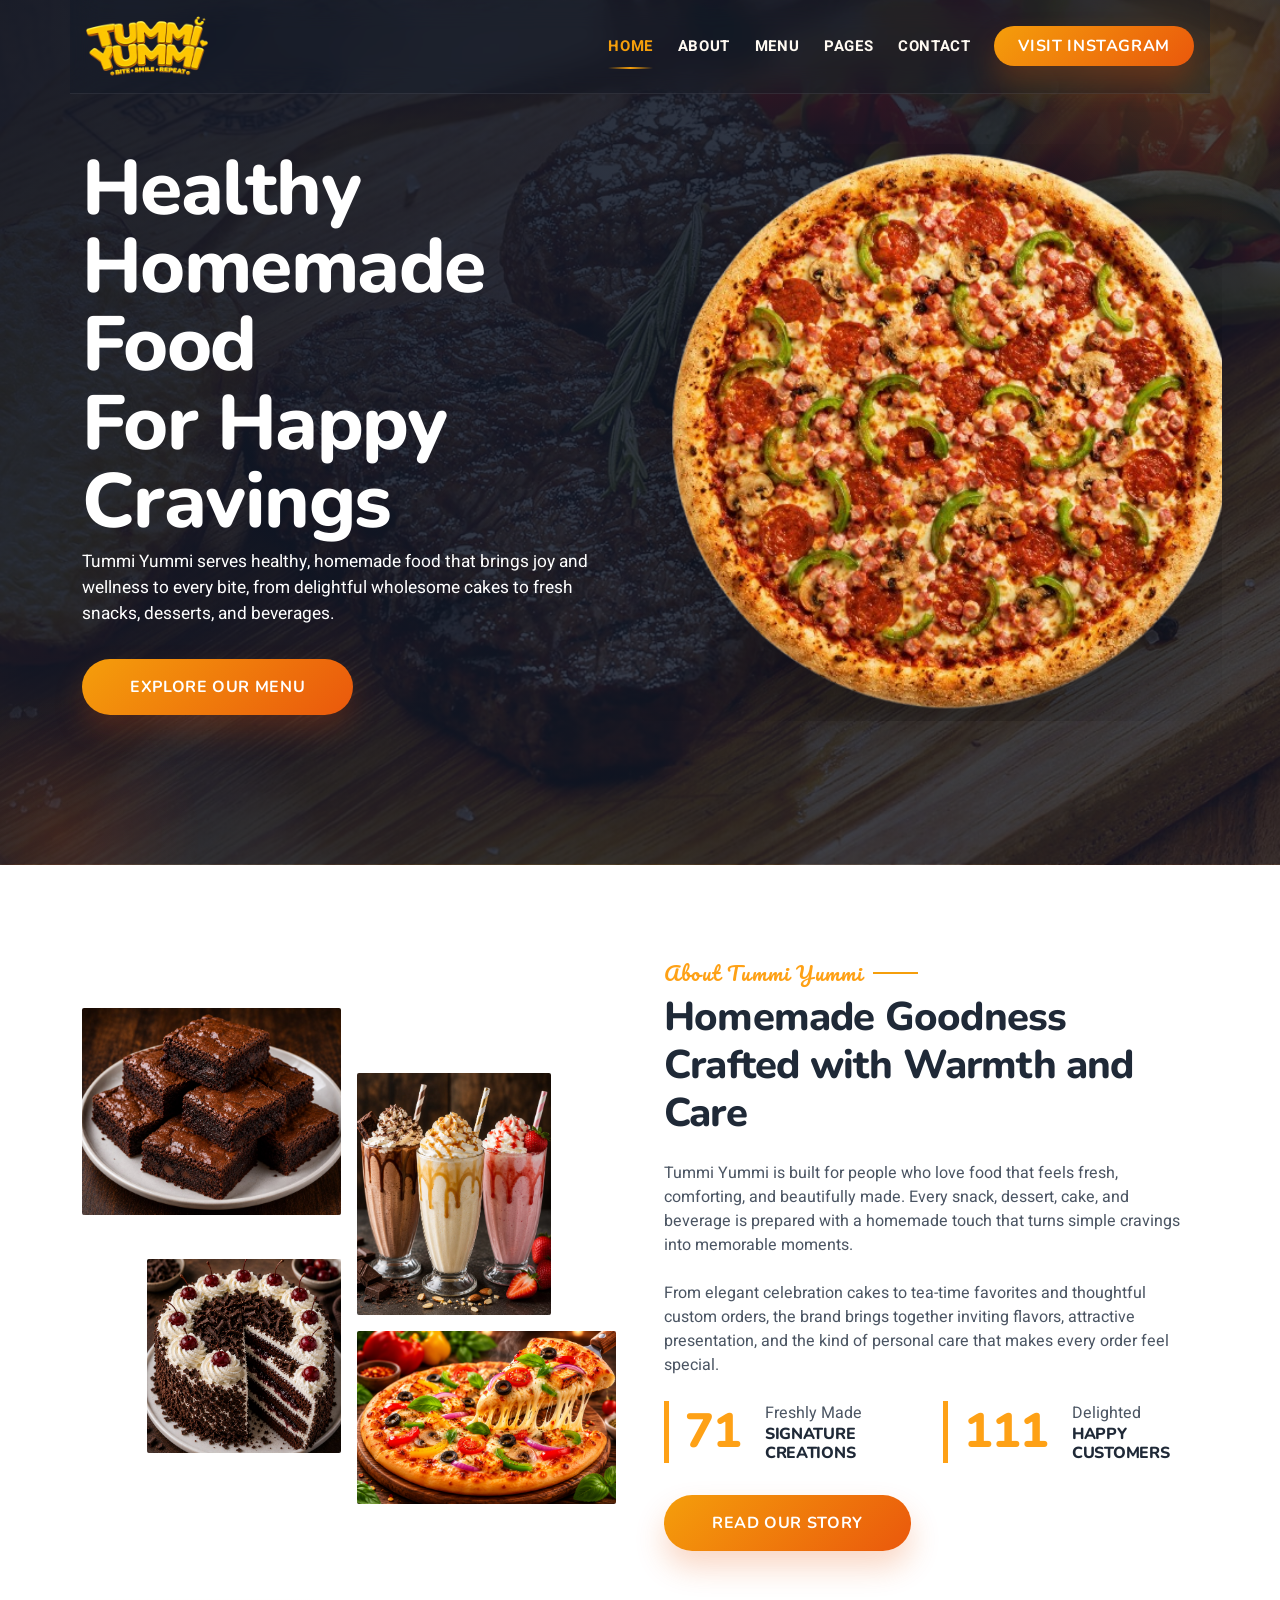
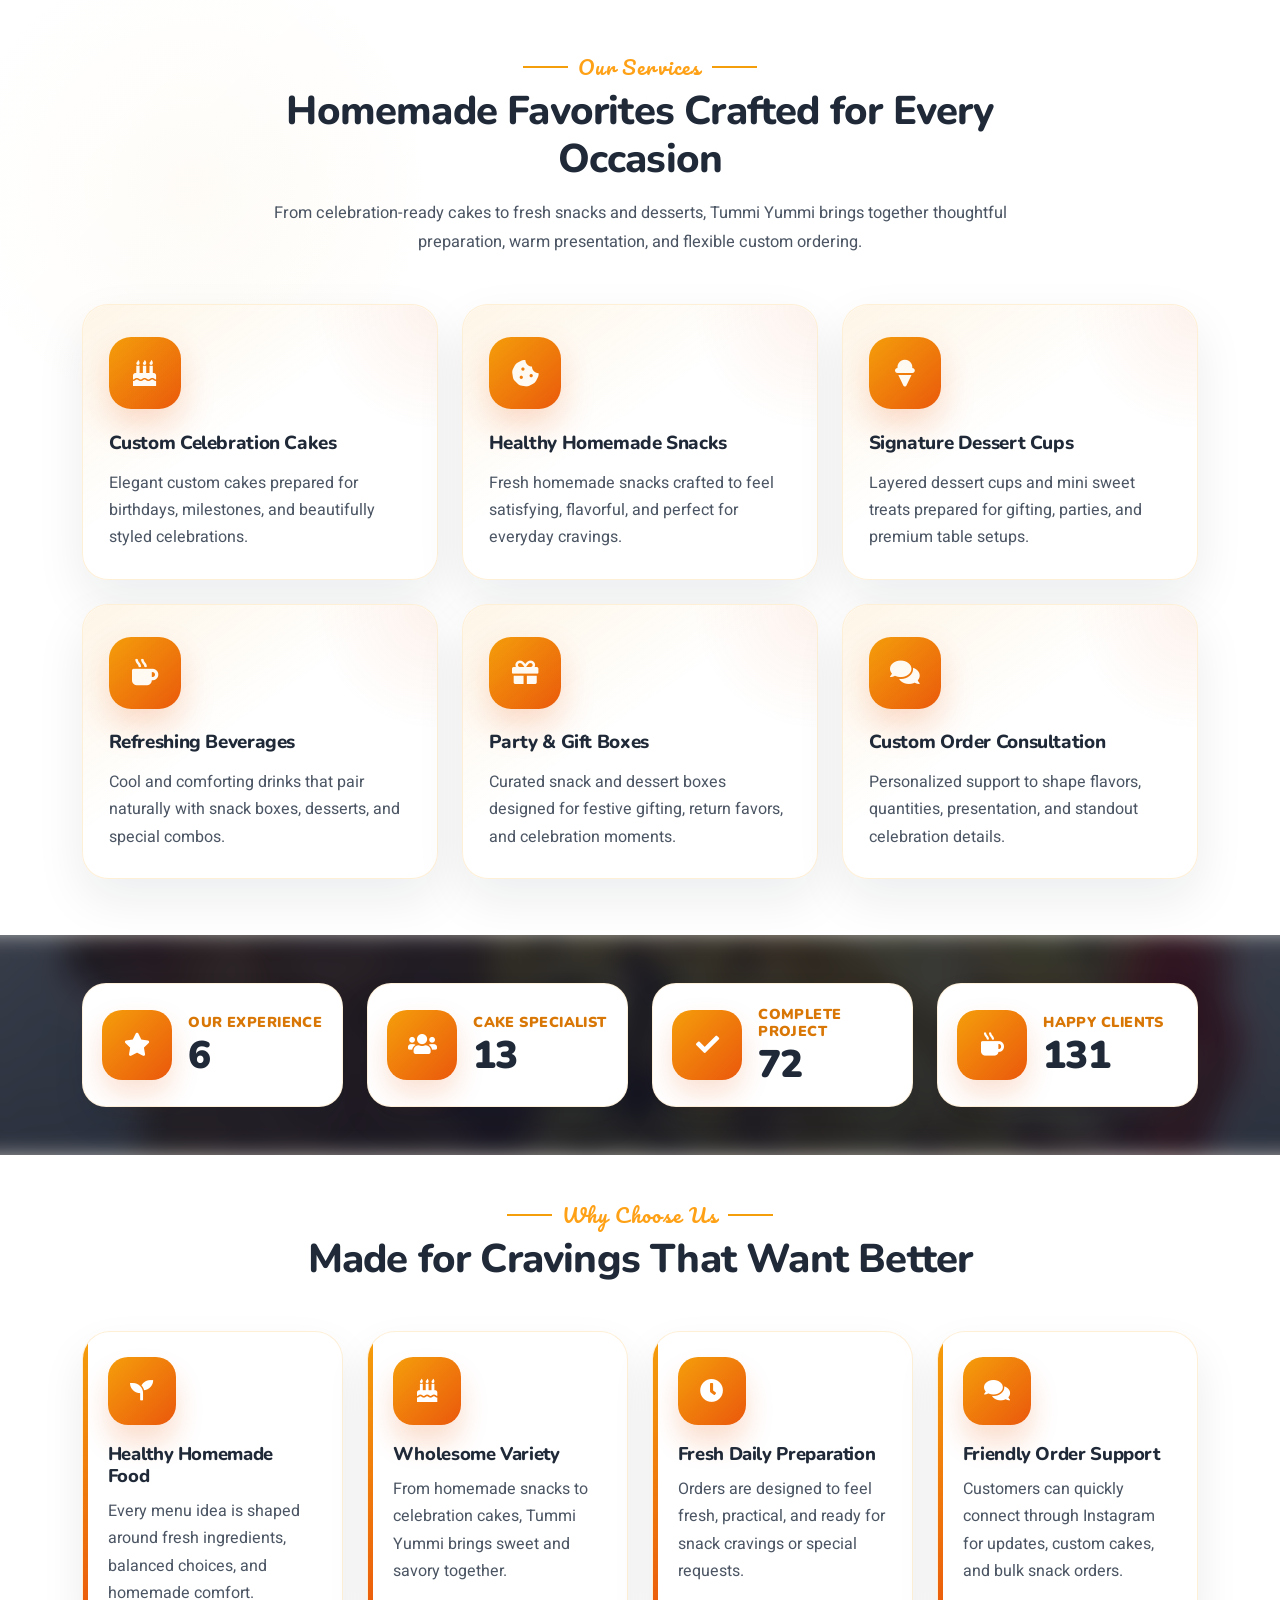
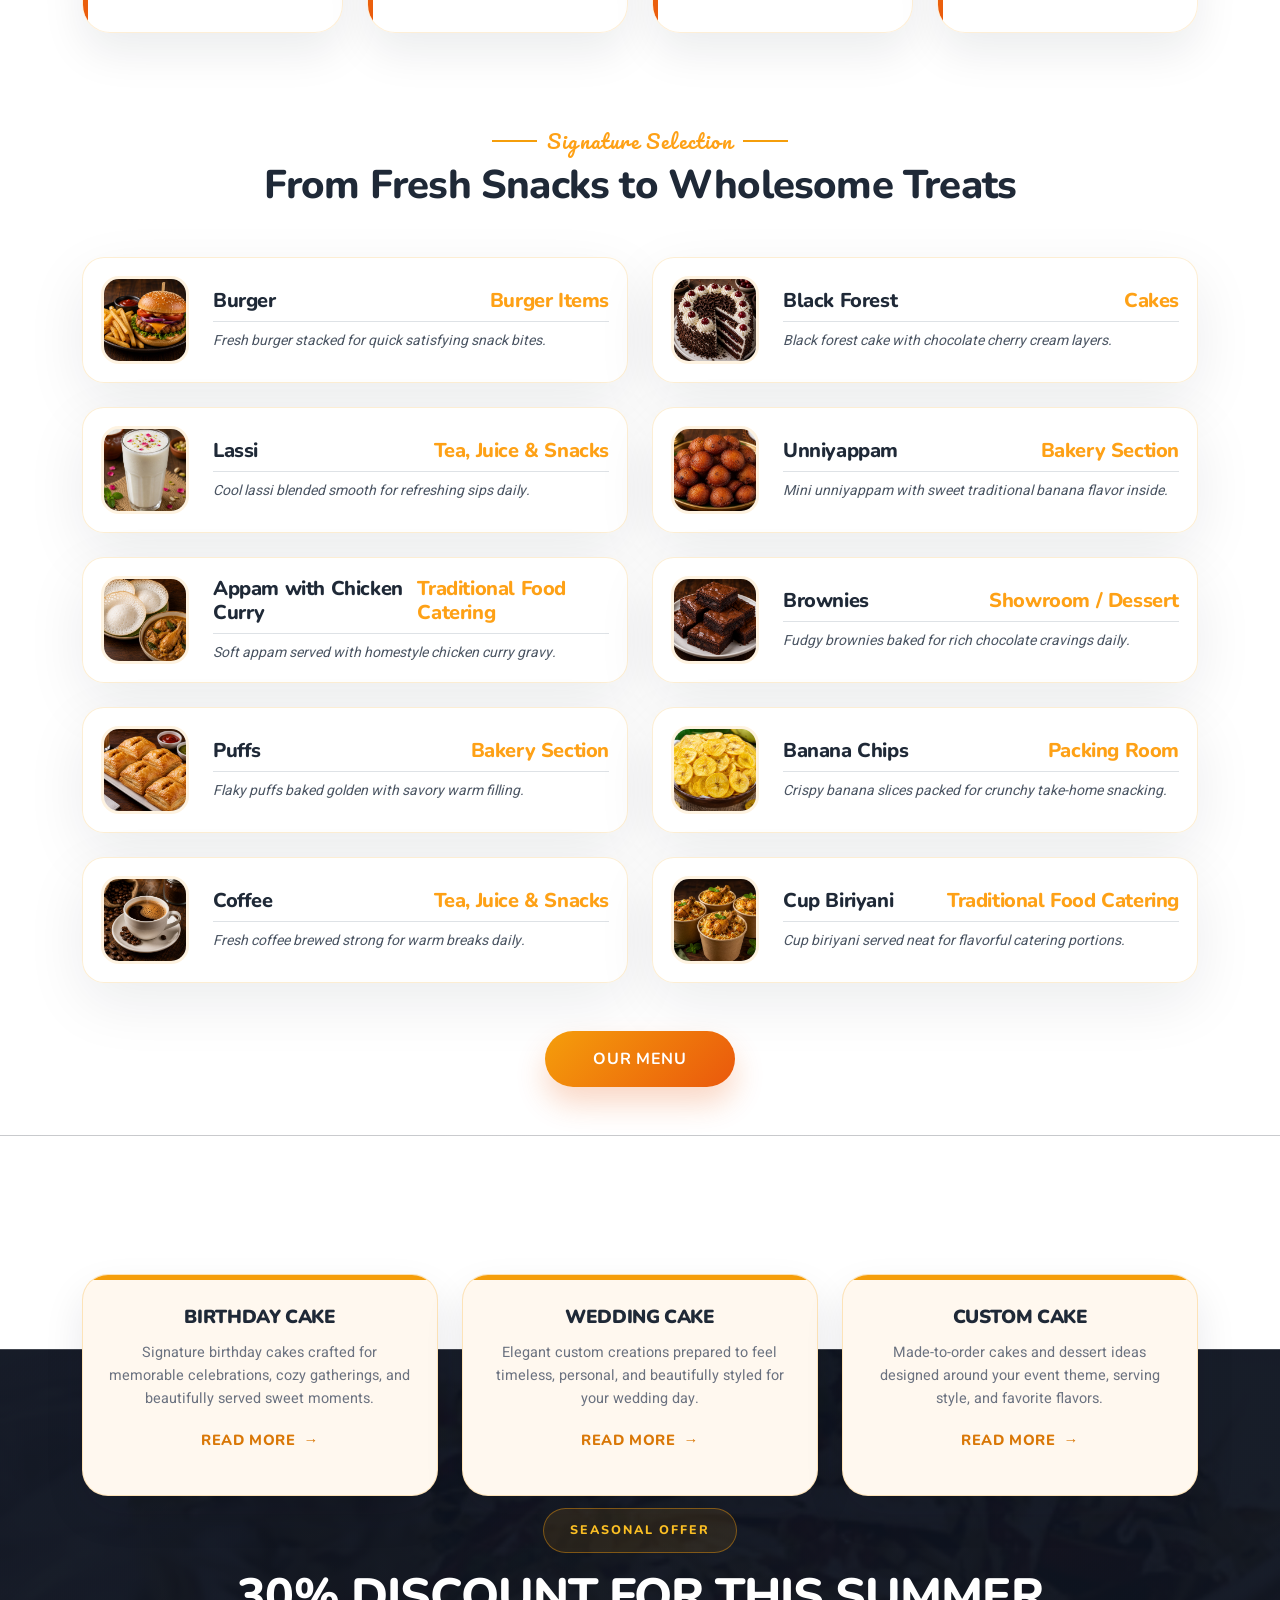
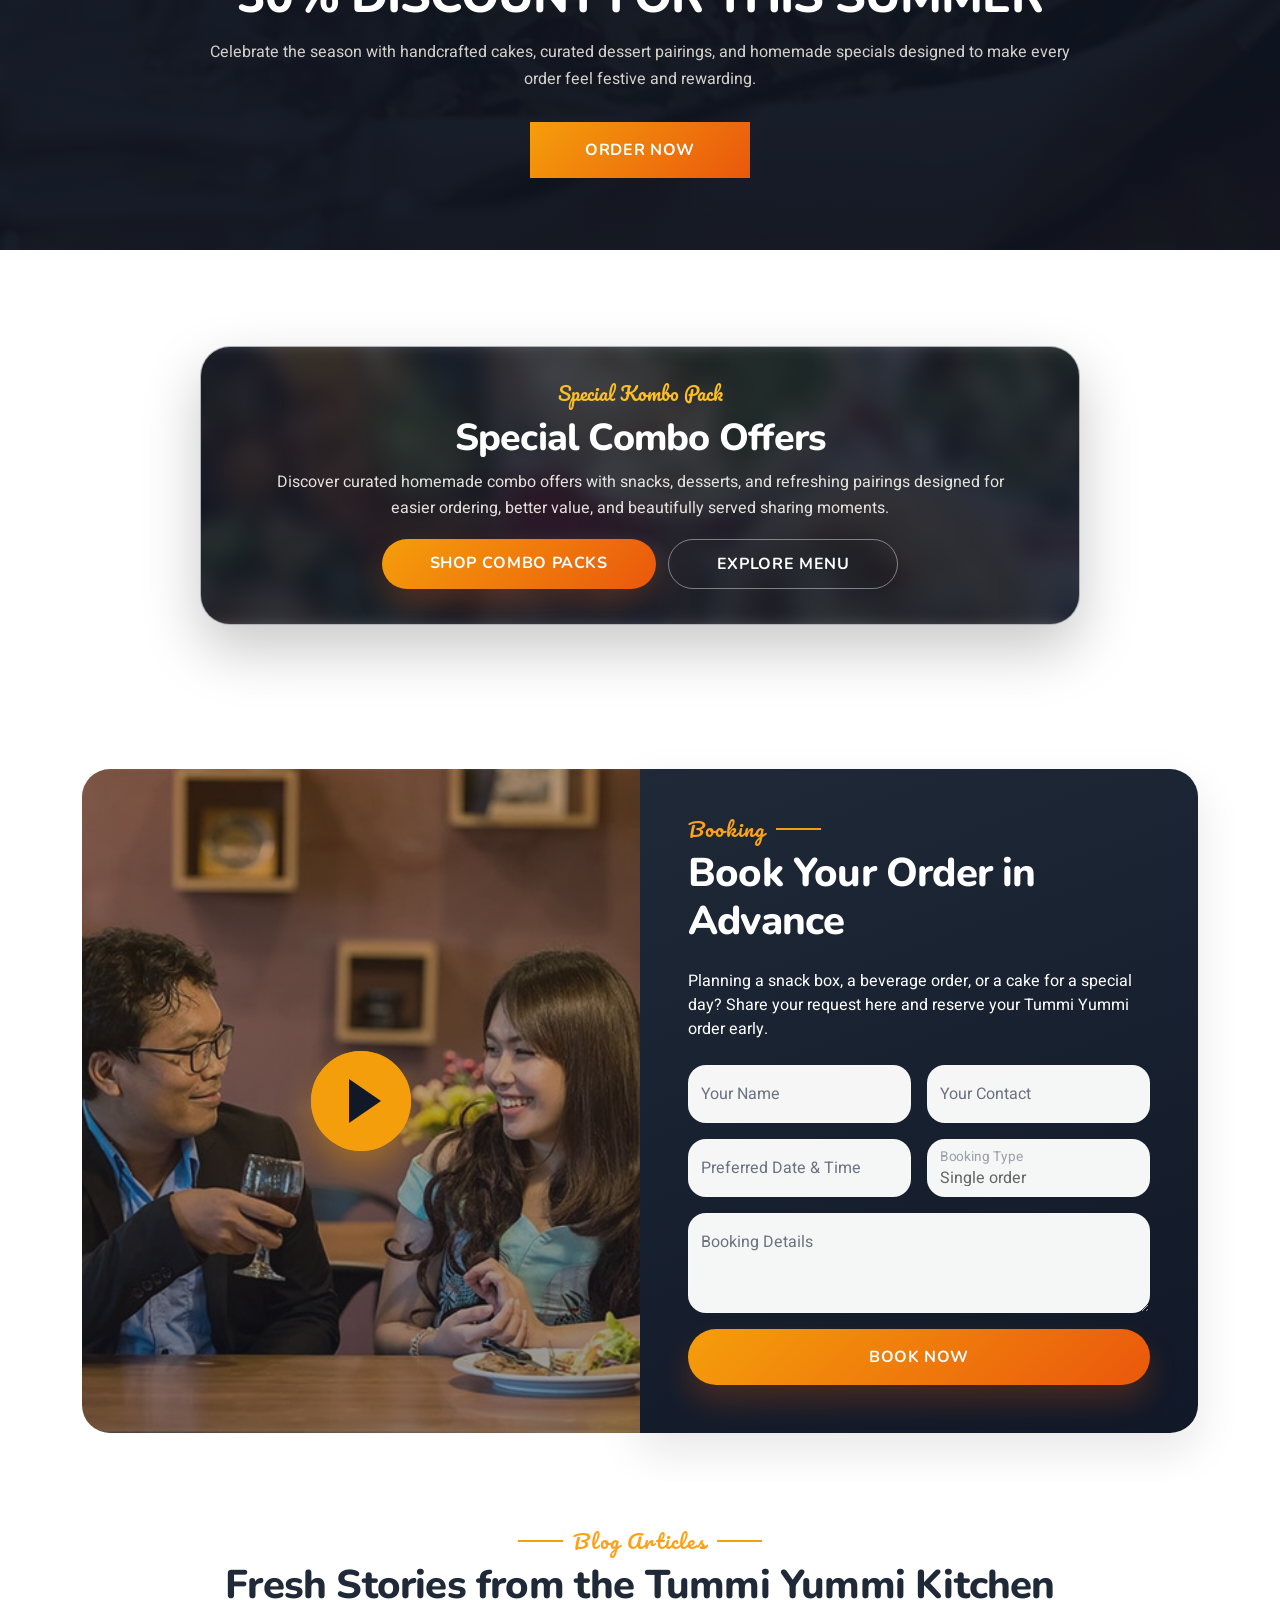
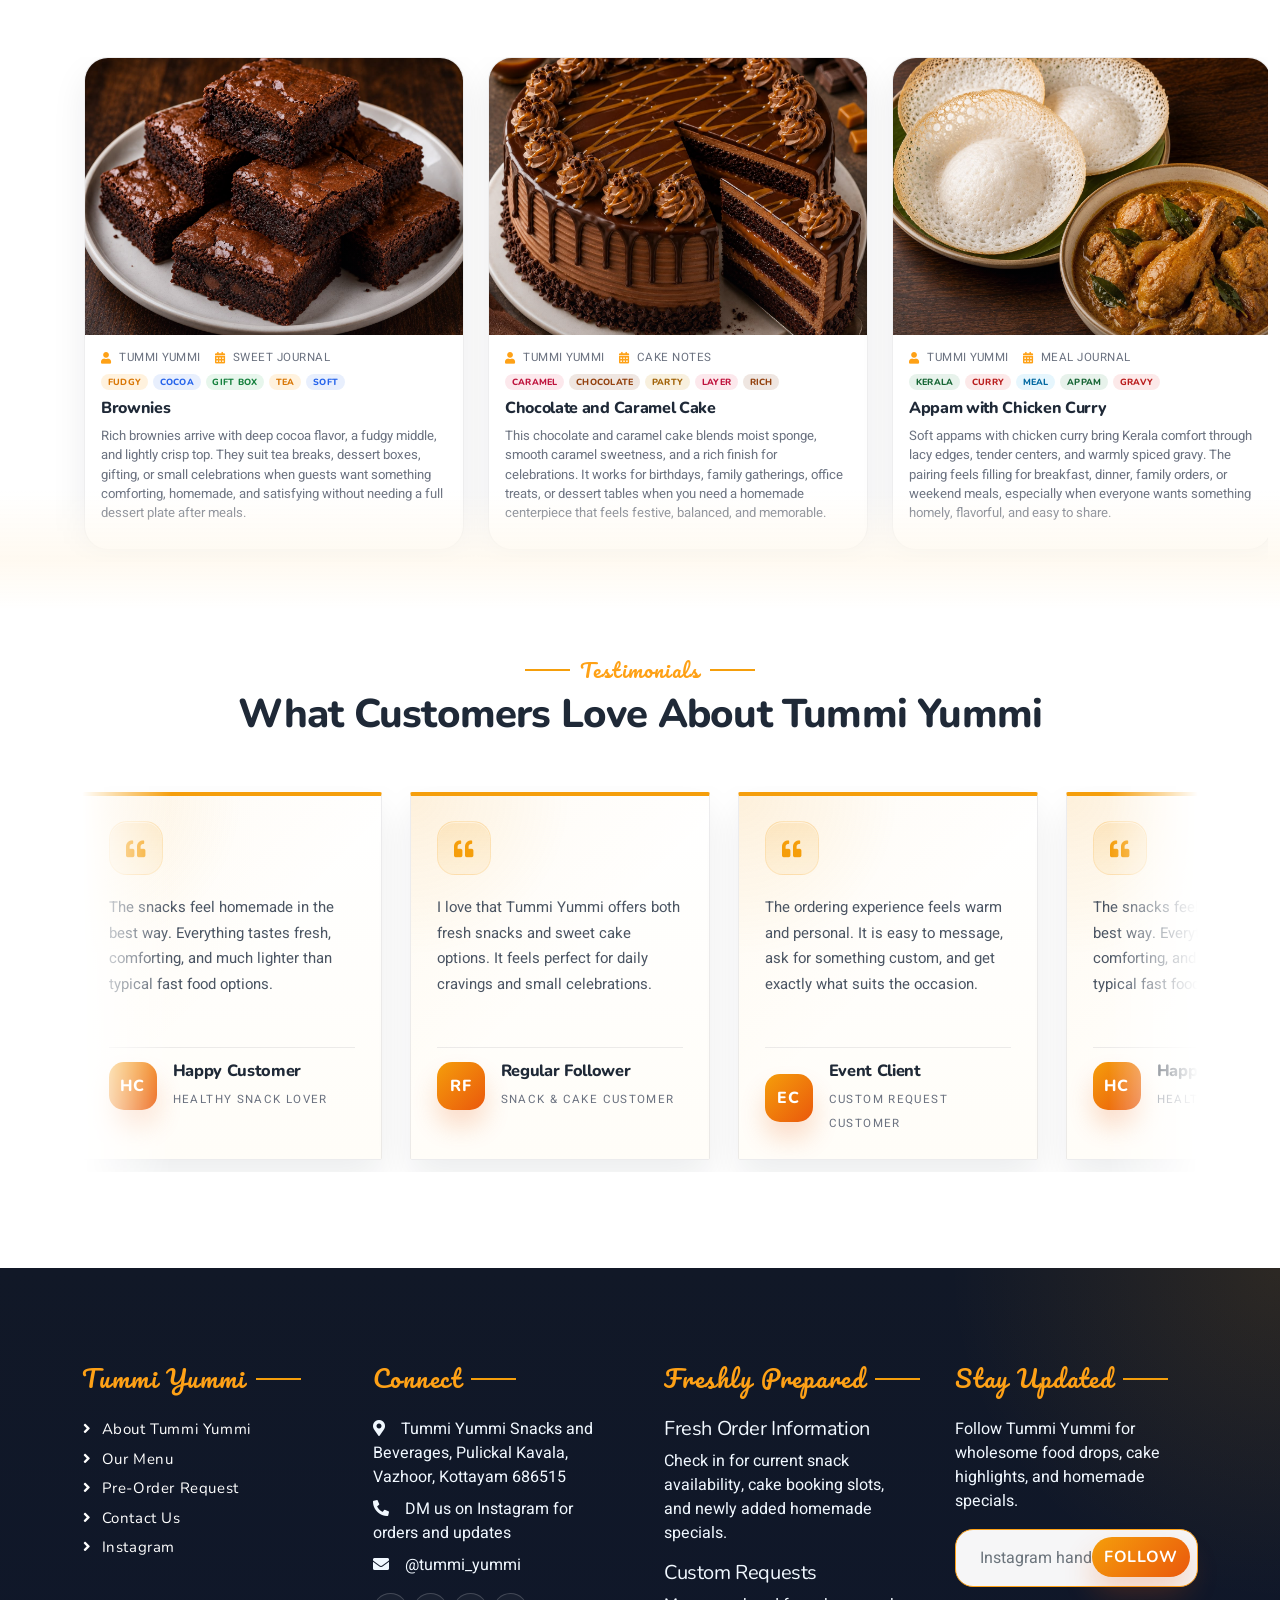
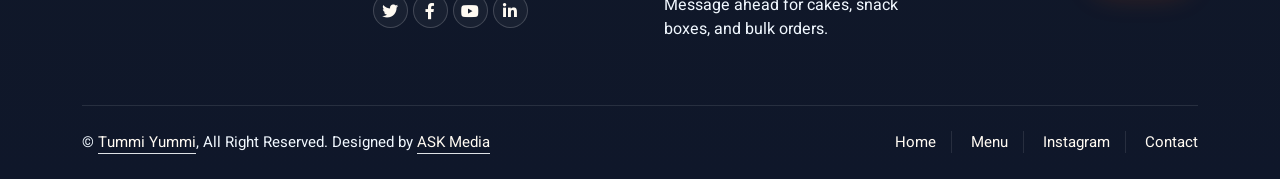
==== commit 660484c0: "first commitsssyyyyyyyyyyyy" ====
--- a/index.html
+++ b/index.html
@@ -48,8 +48,7 @@
             <div class="container position-relative p-0">
                 <nav class="navbar navbar-expand-lg navbar-dark bg-dark p-3 py-lg-0">
                     <a href="" class="navbar-brand p-0">
-                        <h1 class="text-primary m-0"><i class="fa fa-utensils me-3"></i>Tummi Yummi</h1>
-                        <!-- <img src="img/logo.png" alt="Logo"> -->
+                        <img src="assets/Logoo.png" alt="Tummi Yummi Logo">
                     </a>
                     <button class="navbar-toggler" type="button" data-bs-toggle="collapse" data-bs-target="#navbarCollapse">
                         <span class="fa fa-bars"></span>
@@ -82,7 +81,7 @@
                             <a href="menu.html" class="btn btn-primary py-sm-3 px-sm-5 me-3 animated slideInLeft">Explore Our Menu</a>
                         </div>
                         <div class="col-lg-6 text-center text-lg-end overflow-hidden">
-                            <img class="img-fluid" src="img/hero.png" alt="">
+                            <img class="img-fluid" src="assets/Pizza.png" alt="Pizza">
                         </div>
                     </div>
                 </div>
@@ -98,16 +97,16 @@
                     <div class="col-lg-6">
                         <div class="row g-3">
                             <div class="col-6 text-start">
-                                <img class="img-fluid rounded w-100 wow zoomIn" data-wow-delay="0.1s" src="img/about-1.jpg">
+                                <img class="img-fluid rounded w-100 wow zoomIn" data-wow-delay="0.1s" src="assets/Brownies.jpeg">
                             </div>
                             <div class="col-6 text-start">
-                                <img class="img-fluid rounded w-75 wow zoomIn" data-wow-delay="0.3s" src="img/about-2.jpg" style="margin-top: 25%;">
+                                <img class="img-fluid rounded w-75 wow zoomIn" data-wow-delay="0.3s" src="assets/Shakes.jpeg" style="margin-top: 25%;">
                             </div>
                             <div class="col-6 text-end">
-                                <img class="img-fluid rounded w-75 wow zoomIn" data-wow-delay="0.5s" src="img/about-3.jpg">
+                                <img class="img-fluid rounded w-75 wow zoomIn about-cake-photo" data-wow-delay="0.5s" src="assets/Black%20Forest.jpeg">
                             </div>
                             <div class="col-6 text-end">
-                                <img class="img-fluid rounded w-100 wow zoomIn" data-wow-delay="0.7s" src="img/about-4.jpg">
+                                <img class="img-fluid rounded w-100 wow zoomIn" data-wow-delay="0.7s" src="assets/Pizzaa.png">
                             </div>
                         </div>
                     </div>
--- a/css/style.css
+++ b/css/style.css
@@ -305,8 +305,27 @@
 }
 
 .hero-header img {
+    width: 108%;
+    max-width: 108%;
+    margin-right: -4%;
     animation: imgRotate 50s linear infinite;
     filter: drop-shadow(0 30px 55px rgba(0, 0, 0, .28));
+}
+
+.about-cake-photo {
+    margin-top: -28%;
+}
+
+@media (max-width: 991.98px) {
+    .hero-header img {
+        width: 100%;
+        max-width: 100%;
+        margin-right: 0;
+    }
+
+    .about-cake-photo {
+        margin-top: 0;
+    }
 }
 
 @keyframes imgRotate { 
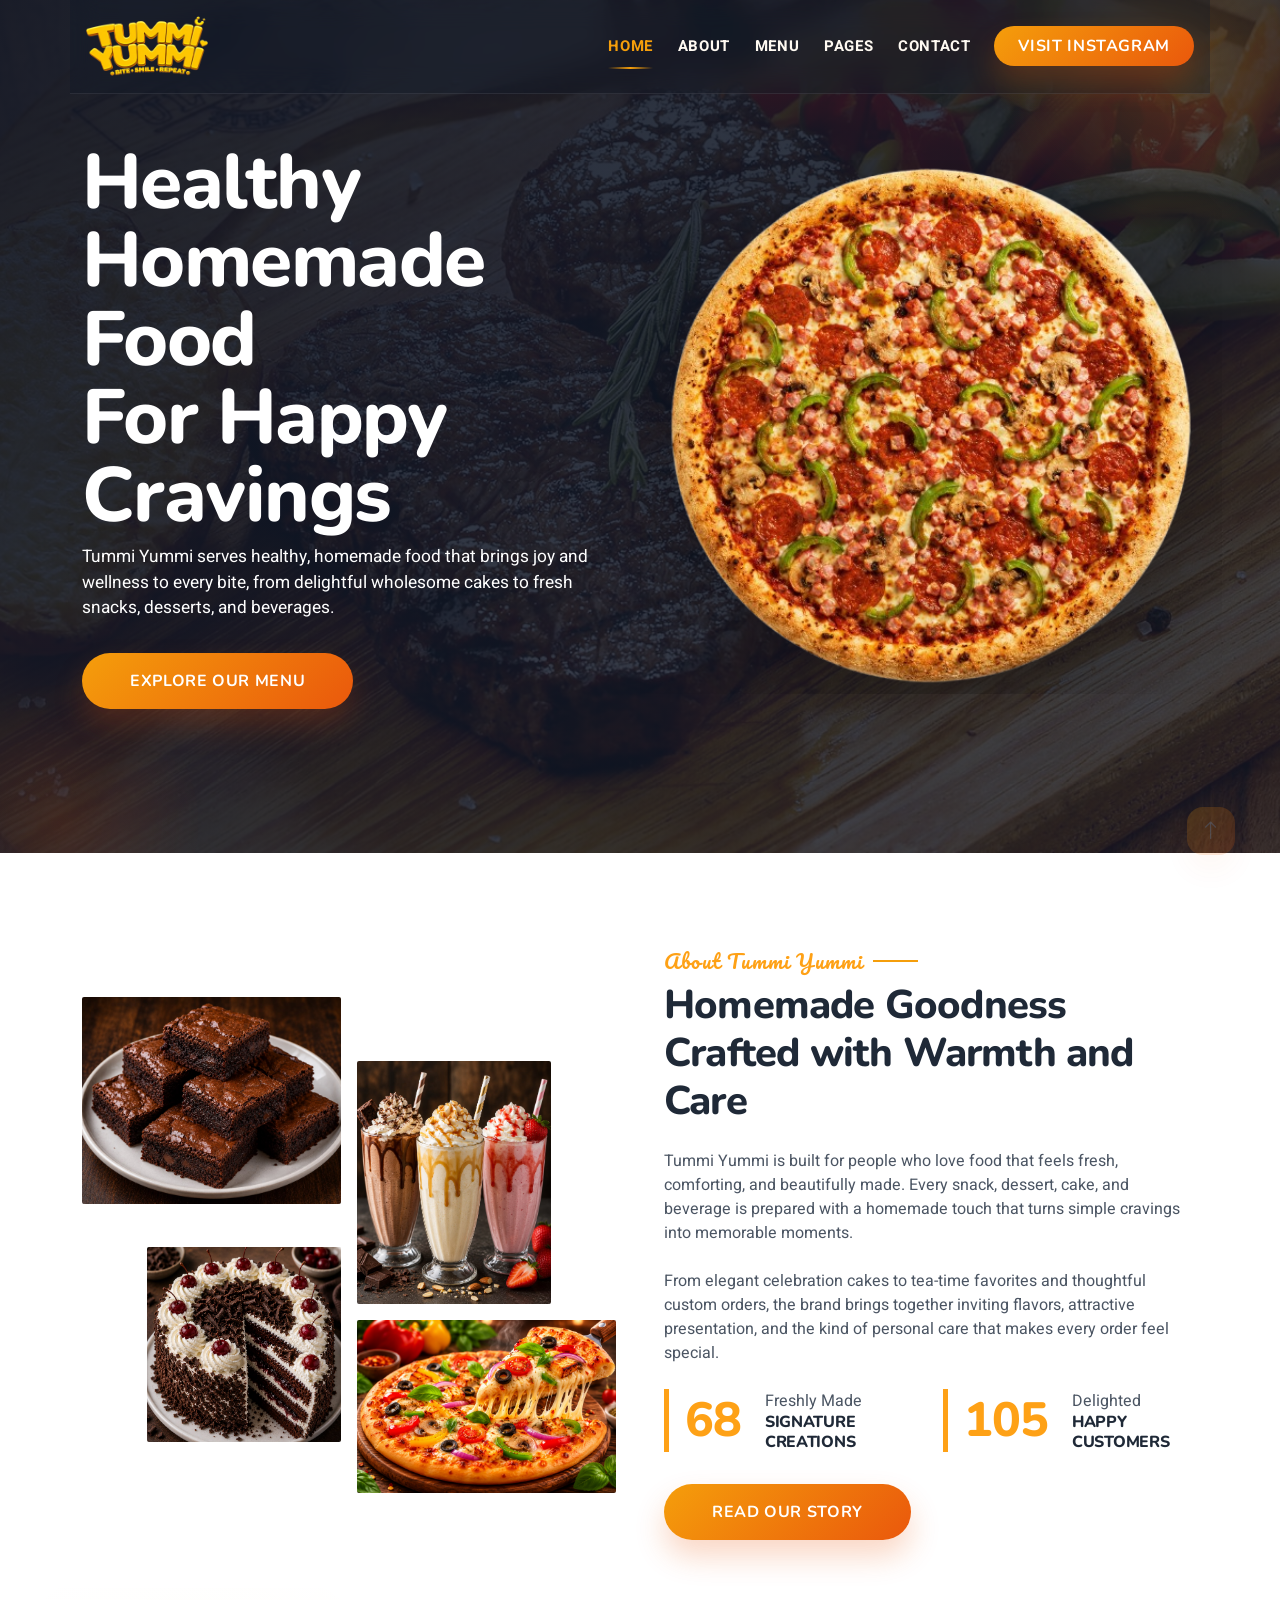
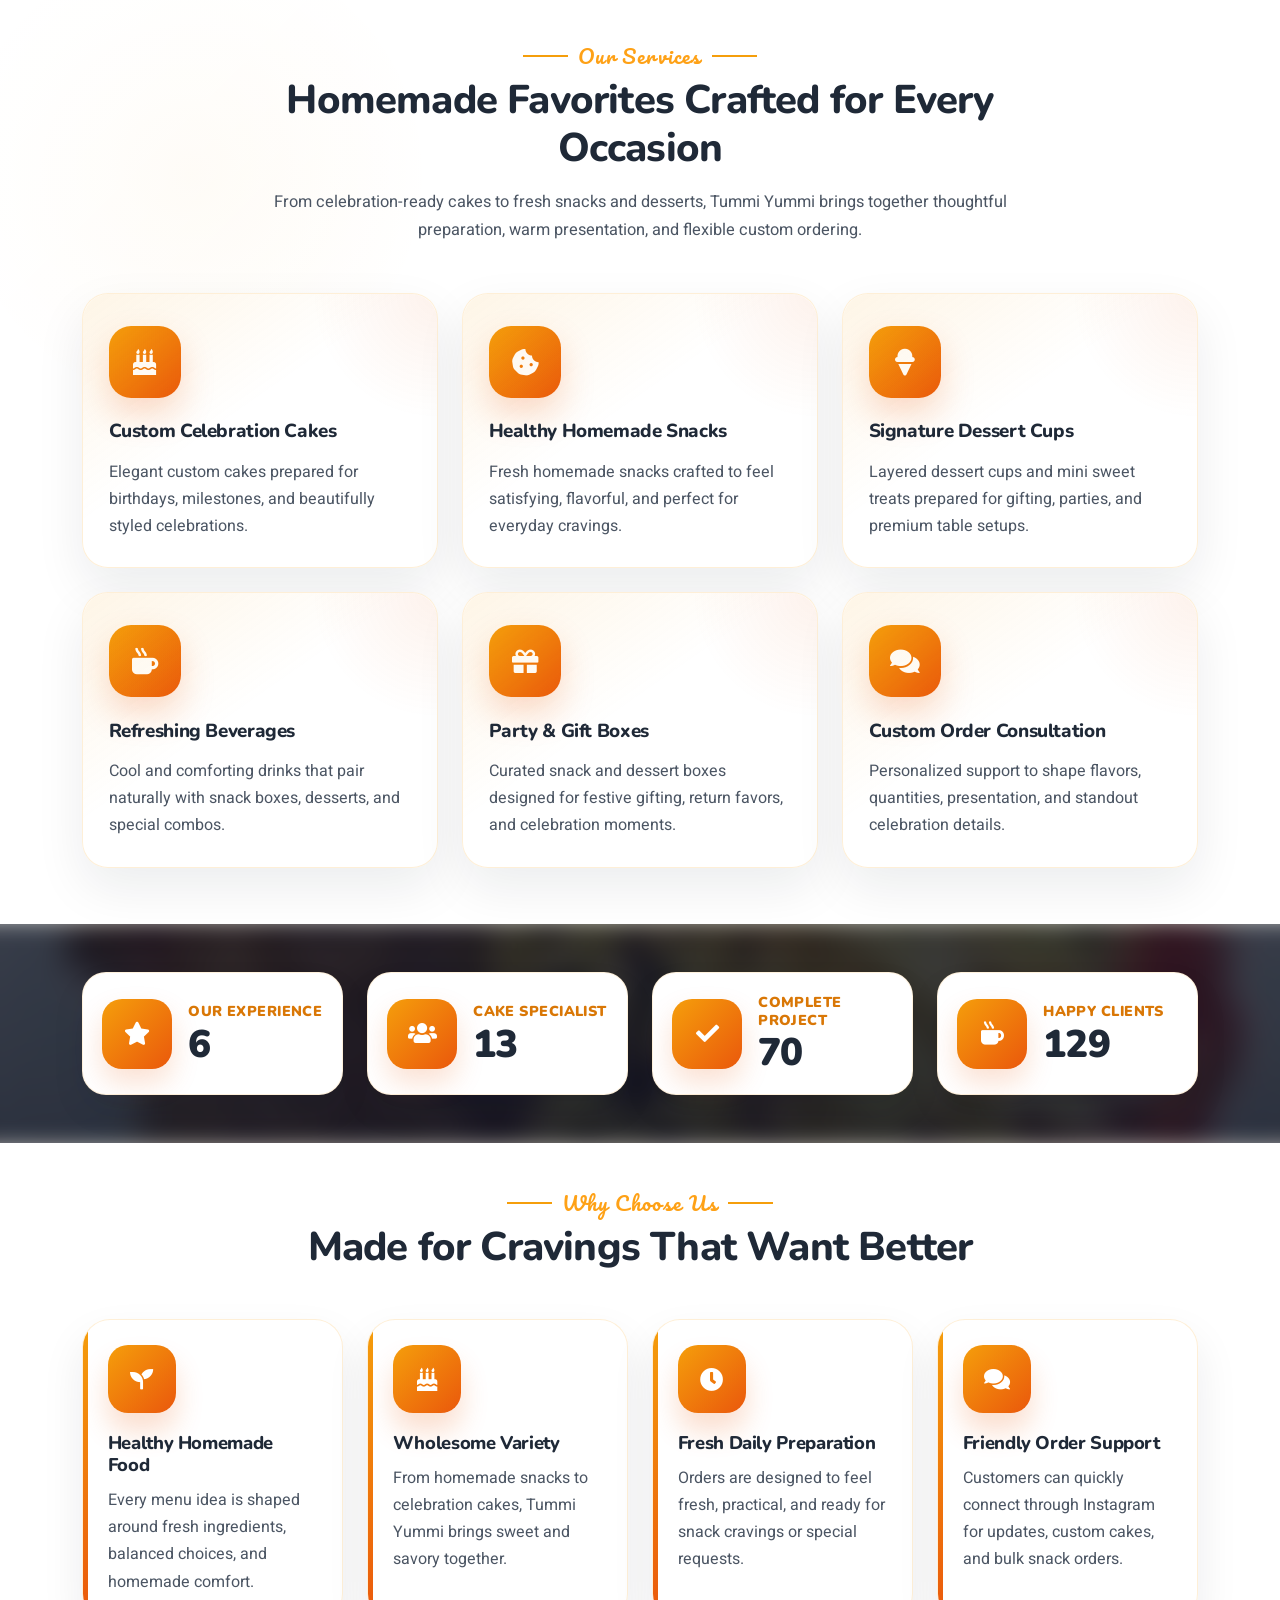
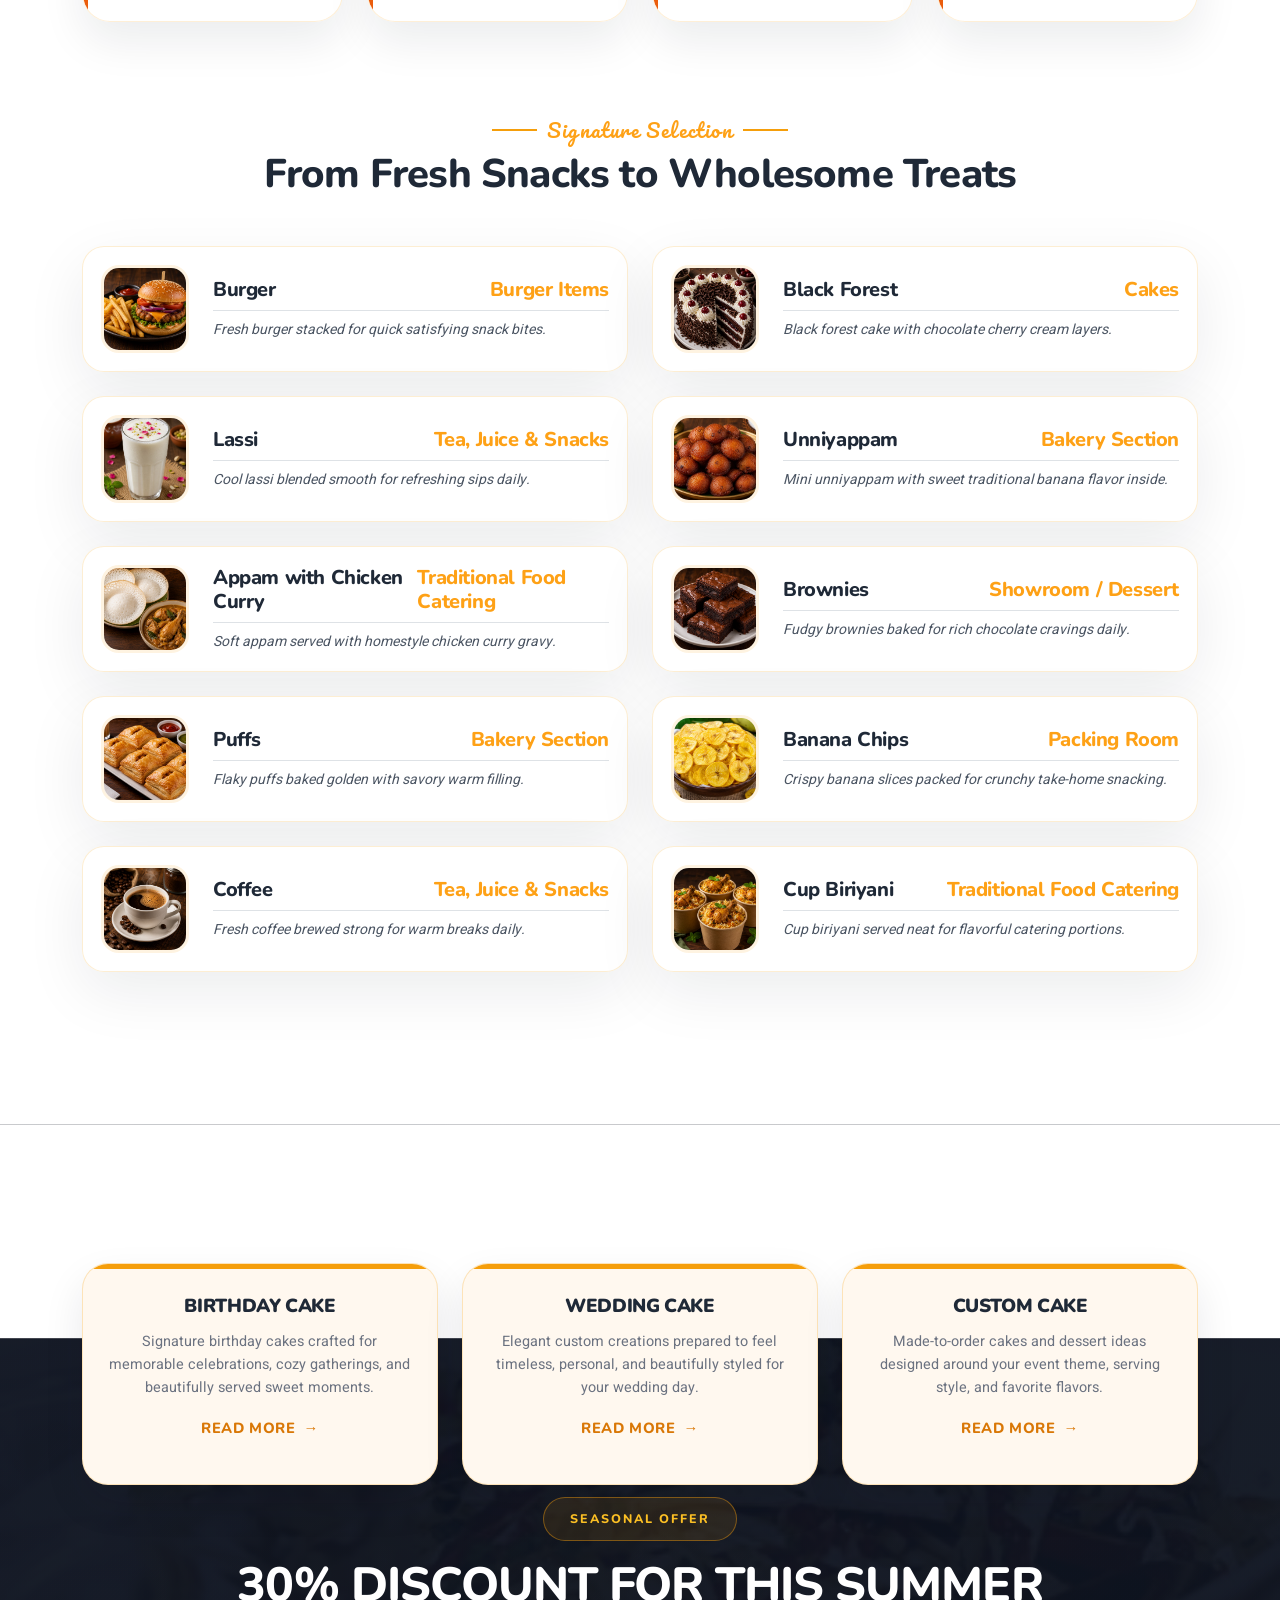
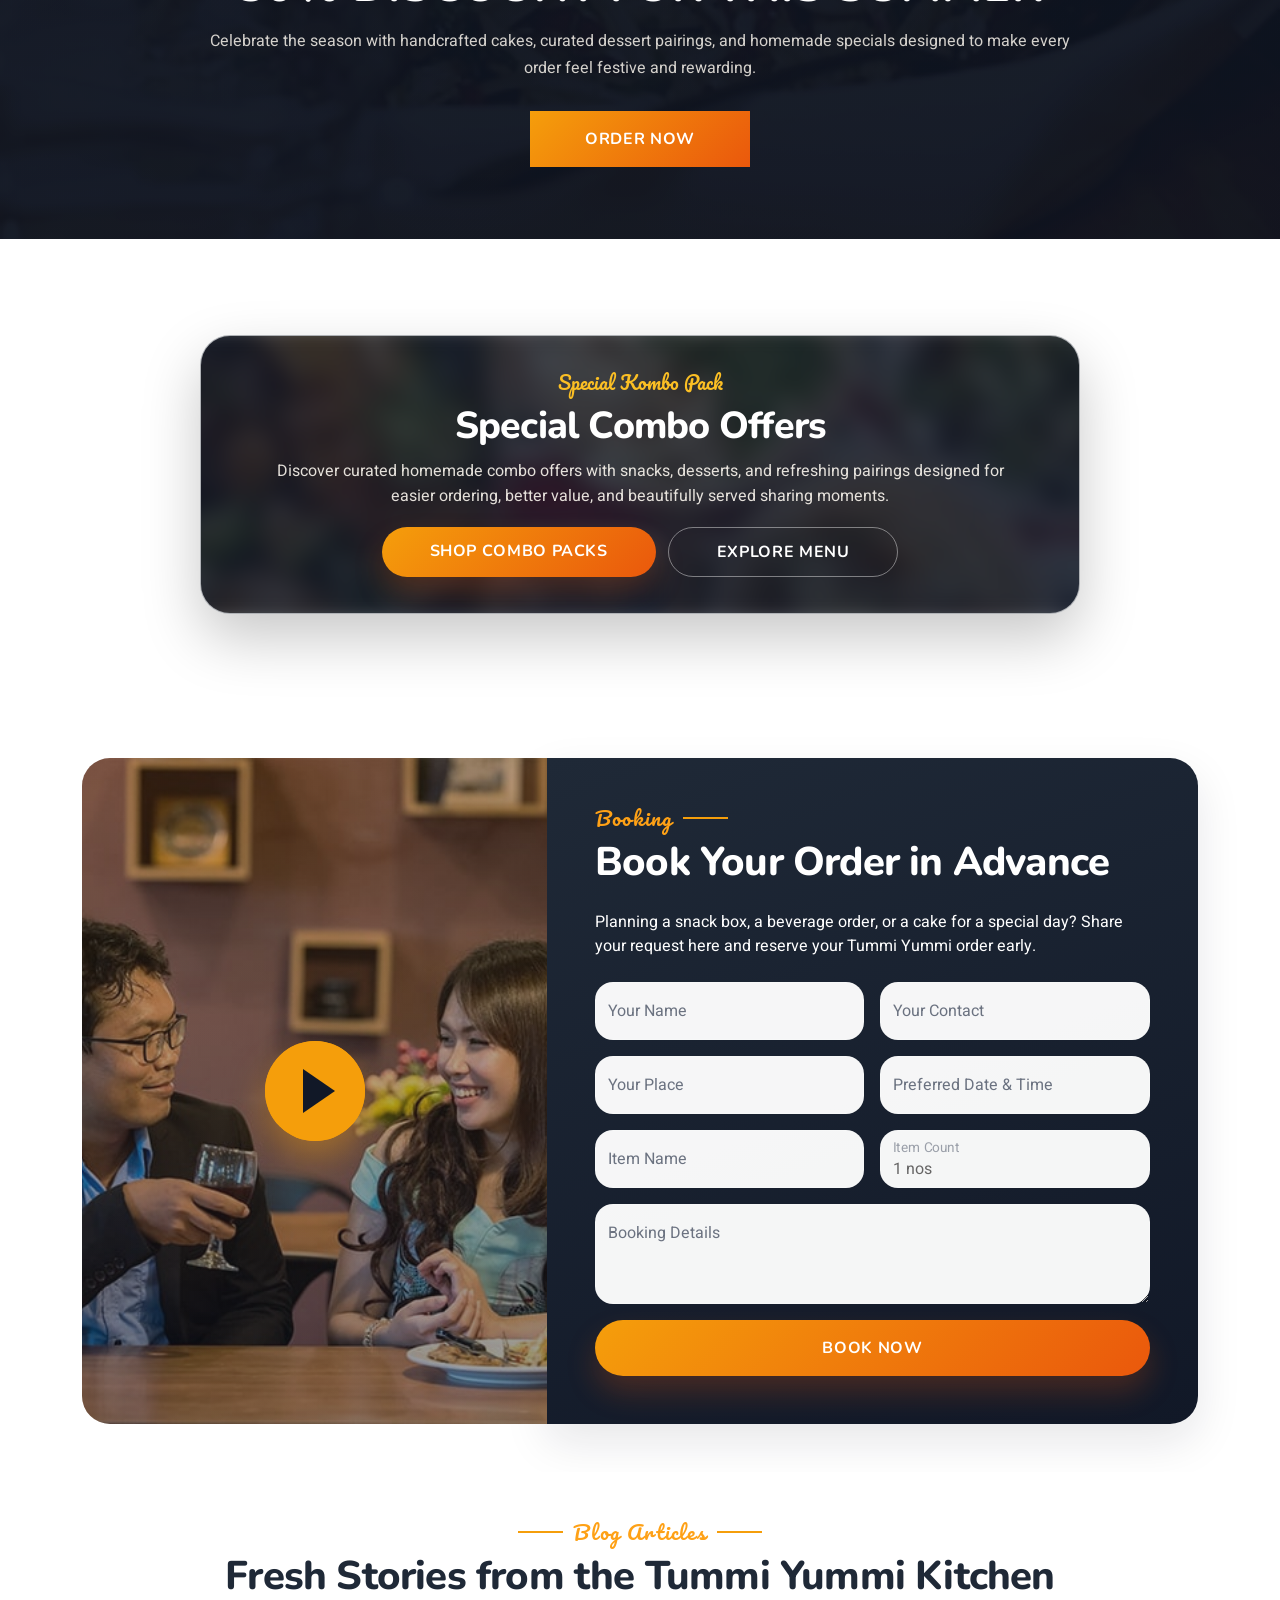
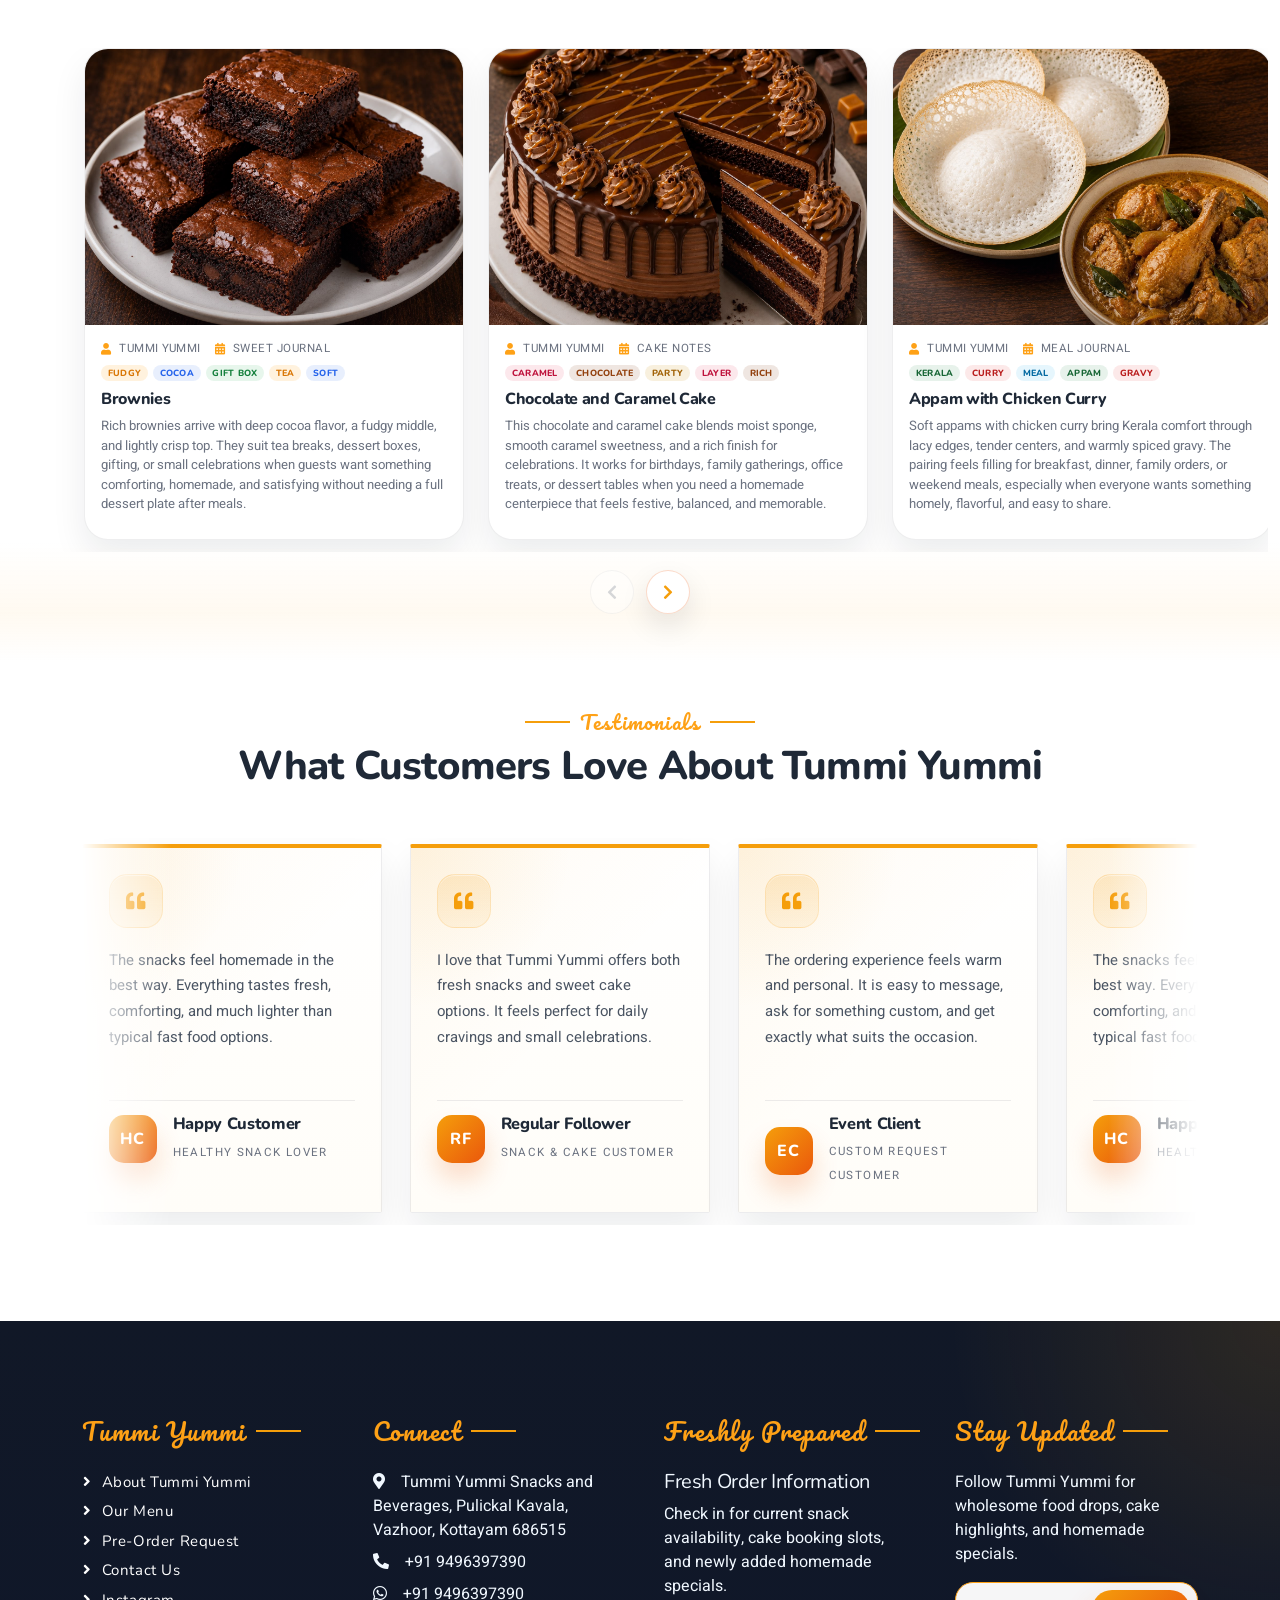
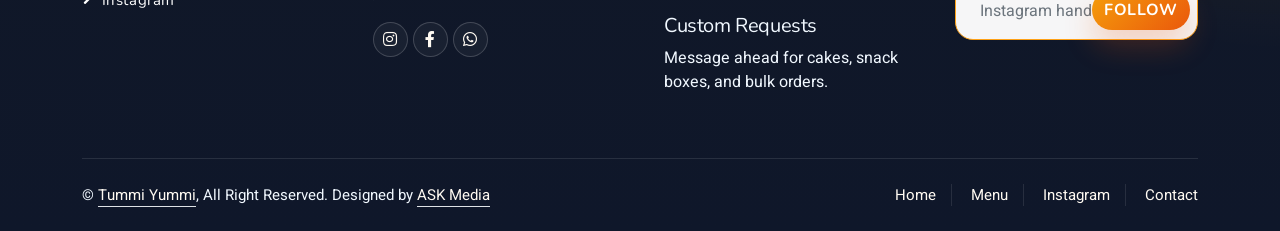
==== commit 71360d57: "first commitsssyyyyyyyyyyyyy" ====
--- a/index.html
+++ b/index.html
@@ -483,51 +483,67 @@
         <div class="container-fluid py-5 wow fadeInUp booking-section" data-wow-delay="0.1s">
             <div class="container">
                 <div class="row g-0">
-                    <div class="col-md-6">
+                    <div class="col-md-5">
                         <div class="video">
                             <button type="button" class="btn-play" data-bs-toggle="modal" data-src="https://www.youtube.com/embed/DWRcNpR6Kdc" data-bs-target="#videoModal">
                                 <span></span>
                             </button>
                         </div>
                     </div>
-                    <div class="col-md-6 bg-dark d-flex align-items-center">
-                        <div class="p-5 wow fadeInUp" data-wow-delay="0.2s">
+                    <div class="col-md-7 bg-dark d-flex align-items-center">
+                        <div class="p-5 wow fadeInUp booking-form-panel" data-wow-delay="0.2s">
                             <h5 class="section-title ff-secondary text-start text-primary fw-normal">Booking</h5>
                             <h1 class="text-white mb-4">Book Your Order in Advance</h1>
                             <p class="text-white mb-4">Planning a snack box, a beverage order, or a cake for a special day? Share your request here and reserve your Tummi Yummi order early.</p>
-                            <form>
+                            <form class="booking-whatsapp-form">
                                 <div class="row g-3">
                                     <div class="col-md-6">
                                         <div class="form-floating">
-                                            <input type="text" class="form-control" id="name" placeholder="Your Name">
+                                            <input type="text" class="form-control" id="name" name="name" placeholder="Your Name" required>
                                             <label for="name">Your Name</label>
                                         </div>
                                     </div>
                                     <div class="col-md-6">
                                         <div class="form-floating">
-                                            <input type="email" class="form-control" id="email" placeholder="Your Contact">
-                                            <label for="email">Your Contact</label>
+                                            <input type="tel" class="form-control" id="contact" name="contact" placeholder="Your Contact" required>
+                                            <label for="contact">Your Contact</label>
+                                        </div>
+                                    </div>
+                                    <div class="col-md-6">
+                                        <div class="form-floating">
+                                            <input type="text" class="form-control" id="place" name="place" placeholder="Your Place" required>
+                                            <label for="place">Your Place</label>
                                         </div>
                                     </div>
                                     <div class="col-md-6">
                                         <div class="form-floating date" id="date3" data-target-input="nearest">
-                                            <input type="text" class="form-control datetimepicker-input" id="datetime" placeholder="Preferred Date & Time" data-target="#date3" data-toggle="datetimepicker" />
+                                            <input type="text" class="form-control datetimepicker-input" id="datetime" name="datetime" placeholder="Preferred Date & Time" data-target="#date3" data-toggle="datetimepicker" required />
                                             <label for="datetime">Preferred Date & Time</label>
                                         </div>
                                     </div>
                                     <div class="col-md-6">
                                         <div class="form-floating">
-                                            <select class="form-select" id="select1">
-                                              <option value="1">Single order</option>
-                                              <option value="2">Family order</option>
-                                              <option value="3">Bulk request</option>
+                                            <input type="text" class="form-control" id="itemName" name="itemName" placeholder="Item Name" required>
+                                            <label for="itemName">Item Name</label>
+                                        </div>
+                                    </div>
+                                    <div class="col-md-6">
+                                        <div class="form-floating">
+                                            <select class="form-select" id="itemCount" name="itemCount" required>
+                                              <option value="1 nos">1 nos</option>
+                                              <option value="2 nos">2 nos</option>
+                                              <option value="3 nos">3 nos</option>
+                                              <option value="4 nos">4 nos</option>
+                                              <option value="5 nos">5 nos</option>
+                                              <option value="6-10 nos">6-10 nos</option>
+                                              <option value="10+ nos">10+ nos</option>
                                             </select>
-                                            <label for="select1">Booking Type</label>
+                                            <label for="itemCount">Item Count</label>
                                         </div>
                                     </div>
                                     <div class="col-12">
                                         <div class="form-floating">
-                                            <textarea class="form-control" placeholder="Tell us your menu choice, quantity, cake idea, or special request" id="message" style="height: 100px"></textarea>
+                                            <textarea class="form-control" placeholder="Tell us your menu choice, quantity, cake idea, or special request" id="message" name="message" style="height: 100px" required></textarea>
                                             <label for="message">Booking Details</label>
                                         </div>
                                     </div>
@@ -1018,9 +1034,9 @@
                             <h5 class="mb-0">Homemade Recipes</h5>
                             <small>Prepared with care and comfort in mind</small>
                             <div class="d-flex justify-content-center mt-3">
-                                <a class="btn btn-square btn-primary mx-1" href=""><i class="fab fa-facebook-f"></i></a>
-                                <a class="btn btn-square btn-primary mx-1" href=""><i class="fab fa-twitter"></i></a>
-                                <a class="btn btn-square btn-primary mx-1" href=""><i class="fab fa-instagram"></i></a>
+                                <a class="btn btn-square btn-primary mx-1" href="https://www.facebook.com/share/1EEYyZPiGt/"><i class="fab fa-facebook-f"></i></a>
+                                <a class="btn btn-square btn-primary mx-1" href="https://wa.me/919496397390"><i class="fab fa-whatsapp"></i></a>
+                                <a class="btn btn-square btn-primary mx-1" href="https://www.instagram.com/tummi_yummi/"><i class="fab fa-instagram"></i></a>
                             </div>
                         </div>
                     </div>
@@ -1032,9 +1048,9 @@
                             <h5 class="mb-0">Balanced Choices</h5>
                             <small>Snacks and sweets shaped around feel-good eating</small>
                             <div class="d-flex justify-content-center mt-3">
-                                <a class="btn btn-square btn-primary mx-1" href=""><i class="fab fa-facebook-f"></i></a>
-                                <a class="btn btn-square btn-primary mx-1" href=""><i class="fab fa-twitter"></i></a>
-                                <a class="btn btn-square btn-primary mx-1" href=""><i class="fab fa-instagram"></i></a>
+                                <a class="btn btn-square btn-primary mx-1" href="https://www.facebook.com/share/1EEYyZPiGt/"><i class="fab fa-facebook-f"></i></a>
+                                <a class="btn btn-square btn-primary mx-1" href="https://wa.me/919496397390"><i class="fab fa-whatsapp"></i></a>
+                                <a class="btn btn-square btn-primary mx-1" href="https://www.instagram.com/tummi_yummi/"><i class="fab fa-instagram"></i></a>
                             </div>
                         </div>
                     </div>
@@ -1046,9 +1062,9 @@
                             <h5 class="mb-0">Wholesome Cakes</h5>
                             <small>Sweet moments made softer, lighter, and joyful</small>
                             <div class="d-flex justify-content-center mt-3">
-                                <a class="btn btn-square btn-primary mx-1" href=""><i class="fab fa-facebook-f"></i></a>
-                                <a class="btn btn-square btn-primary mx-1" href=""><i class="fab fa-twitter"></i></a>
-                                <a class="btn btn-square btn-primary mx-1" href=""><i class="fab fa-instagram"></i></a>
+                                <a class="btn btn-square btn-primary mx-1" href="https://www.facebook.com/share/1EEYyZPiGt/"><i class="fab fa-facebook-f"></i></a>
+                                <a class="btn btn-square btn-primary mx-1" href="https://wa.me/919496397390"><i class="fab fa-whatsapp"></i></a>
+                                <a class="btn btn-square btn-primary mx-1" href="https://www.instagram.com/tummi_yummi/"><i class="fab fa-instagram"></i></a>
                             </div>
                         </div>
                     </div>
@@ -1060,9 +1076,9 @@
                             <h5 class="mb-0">Warm Service</h5>
                             <small>Friendly support for daily orders and special requests</small>
                             <div class="d-flex justify-content-center mt-3">
-                                <a class="btn btn-square btn-primary mx-1" href=""><i class="fab fa-facebook-f"></i></a>
-                                <a class="btn btn-square btn-primary mx-1" href=""><i class="fab fa-twitter"></i></a>
-                                <a class="btn btn-square btn-primary mx-1" href=""><i class="fab fa-instagram"></i></a>
+                                <a class="btn btn-square btn-primary mx-1" href="https://www.facebook.com/share/1EEYyZPiGt/"><i class="fab fa-facebook-f"></i></a>
+                                <a class="btn btn-square btn-primary mx-1" href="https://wa.me/919496397390"><i class="fab fa-whatsapp"></i></a>
+                                <a class="btn btn-square btn-primary mx-1" href="https://www.instagram.com/tummi_yummi/"><i class="fab fa-instagram"></i></a>
                             </div>
                         </div>
                     </div>
@@ -1087,13 +1103,12 @@
                     <div class="col-lg-3 col-md-6">
                         <h4 class="section-title ff-secondary text-start text-primary fw-normal mb-4">Connect</h4>
                         <p class="mb-2"><i class="fa fa-map-marker-alt me-3"></i>Tummi Yummi Snacks and Beverages, Pulickal Kavala, Vazhoor, Kottayam 686515</p>
-                        <p class="mb-2"><i class="fa fa-phone-alt me-3"></i>DM us on Instagram for orders and updates</p>
-                        <p class="mb-2"><i class="fa fa-envelope me-3"></i>@tummi_yummi</p>
+                        <p class="mb-2"><i class="fa fa-phone-alt me-3"></i>+91 9496397390</p>
+                        <p class="mb-2"><i class="fab fa-whatsapp me-3"></i>+91 9496397390</p>
                         <div class="d-flex pt-2">
-                            <a class="btn btn-outline-light btn-social" href=""><i class="fab fa-twitter"></i></a>
-                            <a class="btn btn-outline-light btn-social" href=""><i class="fab fa-facebook-f"></i></a>
-                            <a class="btn btn-outline-light btn-social" href=""><i class="fab fa-youtube"></i></a>
-                            <a class="btn btn-outline-light btn-social" href=""><i class="fab fa-linkedin-in"></i></a>
+                            <a class="btn btn-outline-light btn-social" href="https://www.instagram.com/tummi_yummi/"><i class="fab fa-instagram"></i></a>
+                            <a class="btn btn-outline-light btn-social" href="https://www.facebook.com/share/1EEYyZPiGt/"><i class="fab fa-facebook-f"></i></a>
+                            <a class="btn btn-outline-light btn-social" href="https://wa.me/919496397390"><i class="fab fa-whatsapp"></i></a>
                         </div>
                     </div>
                     <div class="col-lg-3 col-md-6">
@@ -1118,7 +1133,7 @@
                     <div class="row">
                         <div class="col-md-6 text-center text-md-start mb-3 mb-md-0">
                             &copy; <a class="border-bottom" href="#">Tummi Yummi</a>, All Right Reserved. 							
-                            Designed by <a class="border-bottom" href="#">ASK Media</a>
+                            Designed by <a class="border-bottom" href="https://flourishing-taffy-15126c.netlify.app/">ASK Media</a>
                         </div>
                         <div class="col-md-6 text-center text-md-end">
                             <div class="footer-menu">
--- a/css/style.css
+++ b/css/style.css
@@ -305,9 +305,9 @@
 }
 
 .hero-header img {
-    width: 108%;
-    max-width: 108%;
-    margin-right: -4%;
+    width: min(100%, 680px);
+    max-width: 100%;
+    margin-right: 0;
     animation: imgRotate 50s linear infinite;
     filter: drop-shadow(0 30px 55px rgba(0, 0, 0, .28));
 }
@@ -1274,7 +1274,7 @@
     scrollbar-width: none;
     -ms-overflow-style: none;
     scroll-behavior: auto;
-    touch-action: pan-y;
+    touch-action: pan-x pan-y;
     mask-image: linear-gradient(to right, transparent, #000 8%, #000 92%, transparent);
 }
 
@@ -1297,6 +1297,10 @@
     flex: 0 0 300px;
     width: 300px;
     min-width: 300px;
+}
+
+.testimonial-slide[aria-hidden="true"]:not([data-auto-scroll-duplicate="true"]) {
+    display: none;
 }
 
 .testimonial-item {
@@ -1400,6 +1404,56 @@
     display: none;
 }
 
+.manual-scroll-controls {
+    position: relative;
+    z-index: 1;
+    display: flex;
+    justify-content: center;
+    gap: 12px;
+    margin-top: 18px;
+}
+
+.manual-scroll-controls.is-hidden {
+    display: none;
+}
+
+.manual-scroll-btn {
+    width: 44px;
+    height: 44px;
+    display: inline-flex;
+    align-items: center;
+    justify-content: center;
+    border: 1px solid rgba(234, 88, 12, .22);
+    border-radius: 50%;
+    color: var(--primary);
+    background: #fff;
+    box-shadow: 0 12px 28px rgba(17, 24, 39, .10);
+    transition: .25s ease;
+}
+
+.manual-scroll-btn:hover,
+.manual-scroll-btn:focus {
+    color: #fff;
+    background: var(--primary);
+    border-color: var(--primary);
+    outline: none;
+    box-shadow: 0 16px 32px rgba(234, 88, 12, .24);
+}
+
+.manual-scroll-btn:disabled {
+    cursor: not-allowed;
+    opacity: .42;
+    color: #9ca3af;
+    background: #fff;
+    border-color: rgba(17, 24, 39, .10);
+    box-shadow: none;
+}
+
+.blog-scroll.is-dragging,
+.testimonial-slider.is-dragging {
+    user-select: none;
+}
+
 @media (max-width: 991.98px) {
     .testimonial-track {
         gap: 22px;
@@ -1913,6 +1967,14 @@
     padding-top: 3rem !important;
 }
 
+.booking-section .booking-form-panel {
+    width: 100%;
+}
+
+.booking-section .bg-dark {
+    border-radius: 0 28px 28px 0;
+}
+
 .blog-showcase::after {
     position: absolute;
     content: "";
@@ -1931,7 +1993,7 @@
     scrollbar-width: none;
     -ms-overflow-style: none;
     scroll-behavior: auto;
-    touch-action: pan-y;
+    touch-action: pan-x pan-y;
 }
 
 .blog-scroll-track {
@@ -2151,6 +2213,75 @@
 
 .team-item .btn {
     border-radius: 38px 38px 0 0;
+}
+
+.brand-value-card {
+    position: relative;
+    overflow: hidden;
+    padding: 36px 26px 30px;
+    border: 1px solid var(--border-soft);
+    background: linear-gradient(180deg, rgba(255, 255, 255, .98), rgba(255, 246, 231, .92));
+    box-shadow: var(--shadow-soft);
+    border-radius: 28px !important;
+    transition: .4s ease;
+}
+
+.brand-value-card::before {
+    position: absolute;
+    content: "";
+    width: 130px;
+    height: 130px;
+    top: -58px;
+    right: -48px;
+    border-radius: 50%;
+    background: radial-gradient(circle, rgba(245, 158, 11, .18), rgba(245, 158, 11, 0) 68%);
+}
+
+.brand-value-card:hover {
+    transform: translateY(-8px);
+    box-shadow: var(--shadow-card);
+}
+
+.brand-value-icon {
+    position: relative;
+    display: flex;
+    align-items: center;
+    justify-content: center;
+    width: 88px;
+    height: 88px;
+    color: #fff;
+    font-size: 2.1rem;
+    border-radius: 50%;
+    background: linear-gradient(135deg, var(--primary), var(--accent));
+    box-shadow: 0 18px 35px rgba(245, 158, 11, .28);
+}
+
+.brand-value-card h5 {
+    margin-bottom: 14px !important;
+}
+
+.brand-value-card p {
+    margin-bottom: 0;
+    line-height: 1.7;
+}
+
+.brand-value-points {
+    display: flex;
+    justify-content: center;
+    gap: 10px;
+    margin-top: 22px;
+}
+
+.brand-value-points span {
+    display: inline-flex;
+    align-items: center;
+    justify-content: center;
+    width: 38px;
+    height: 38px;
+    color: var(--primary);
+    border-radius: 50%;
+    background: #fff;
+    box-shadow: 0 10px 24px rgba(15, 23, 42, .08);
 }
 
 
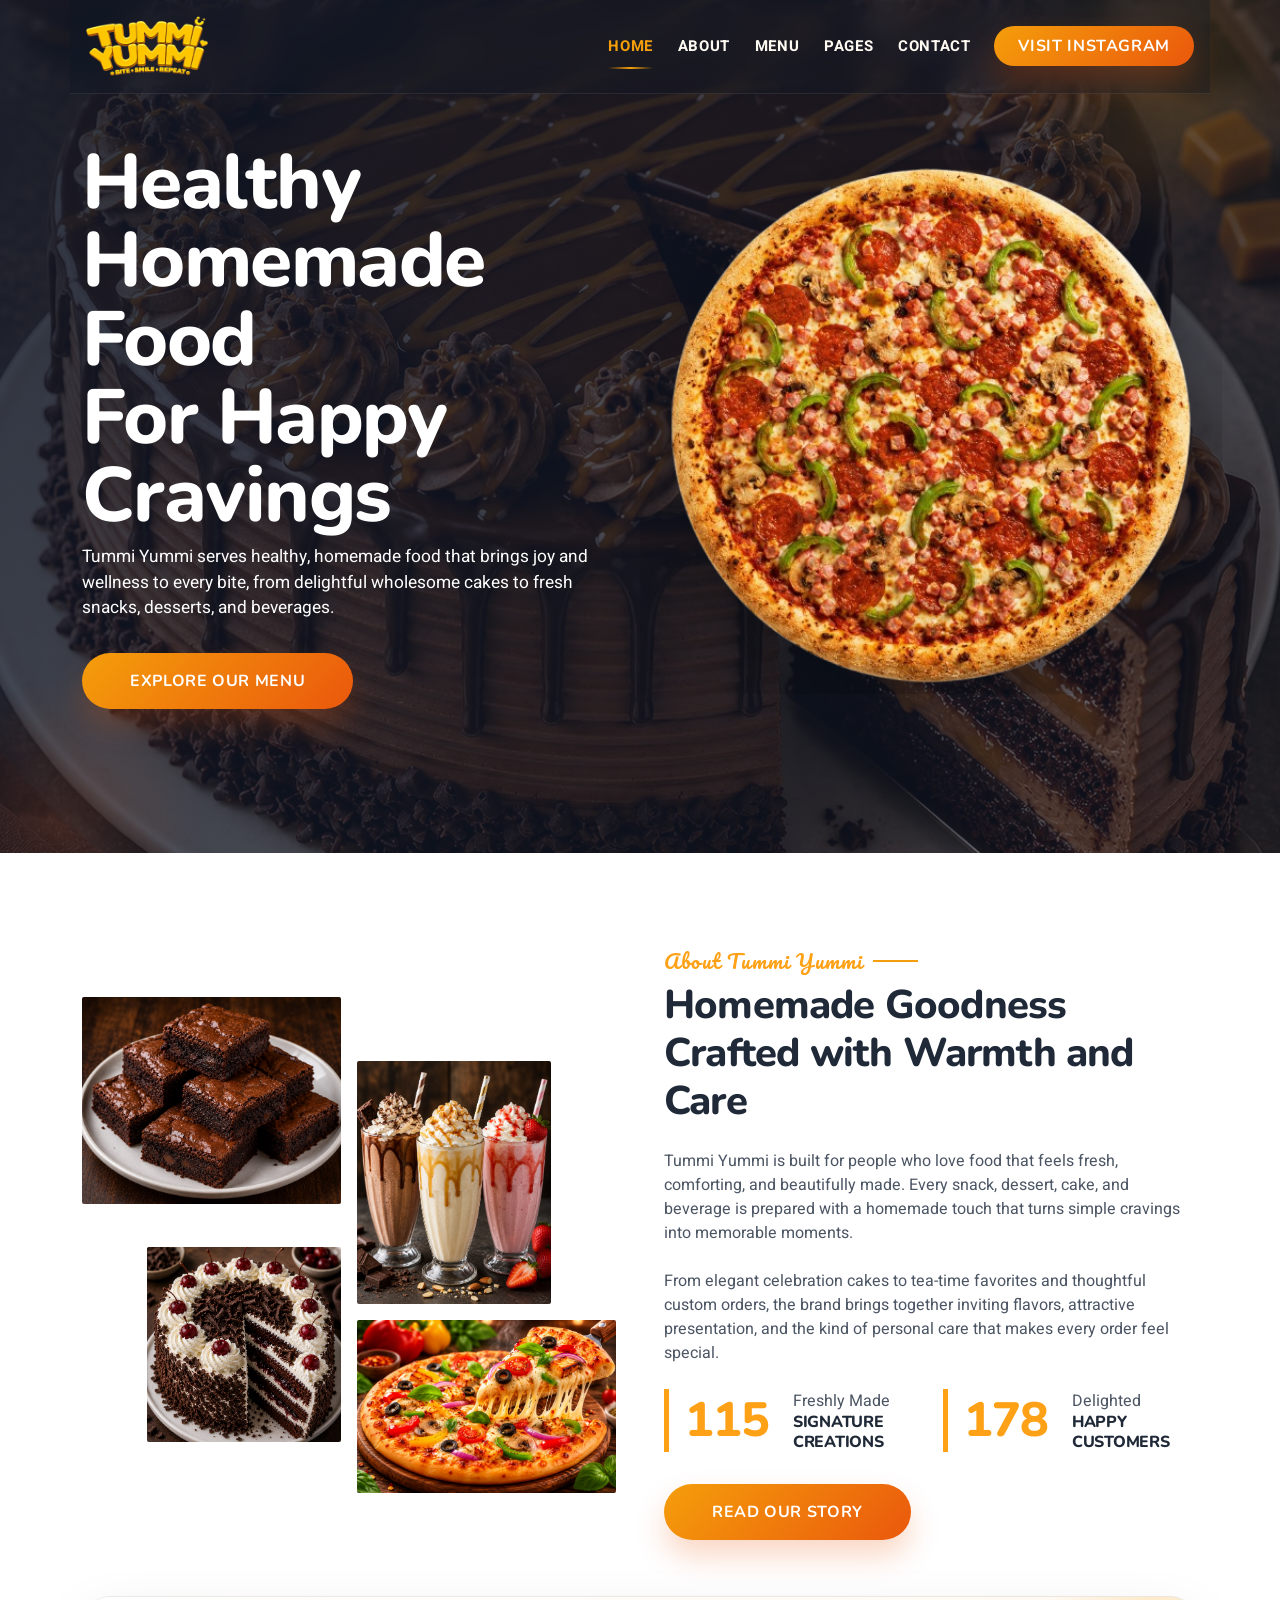
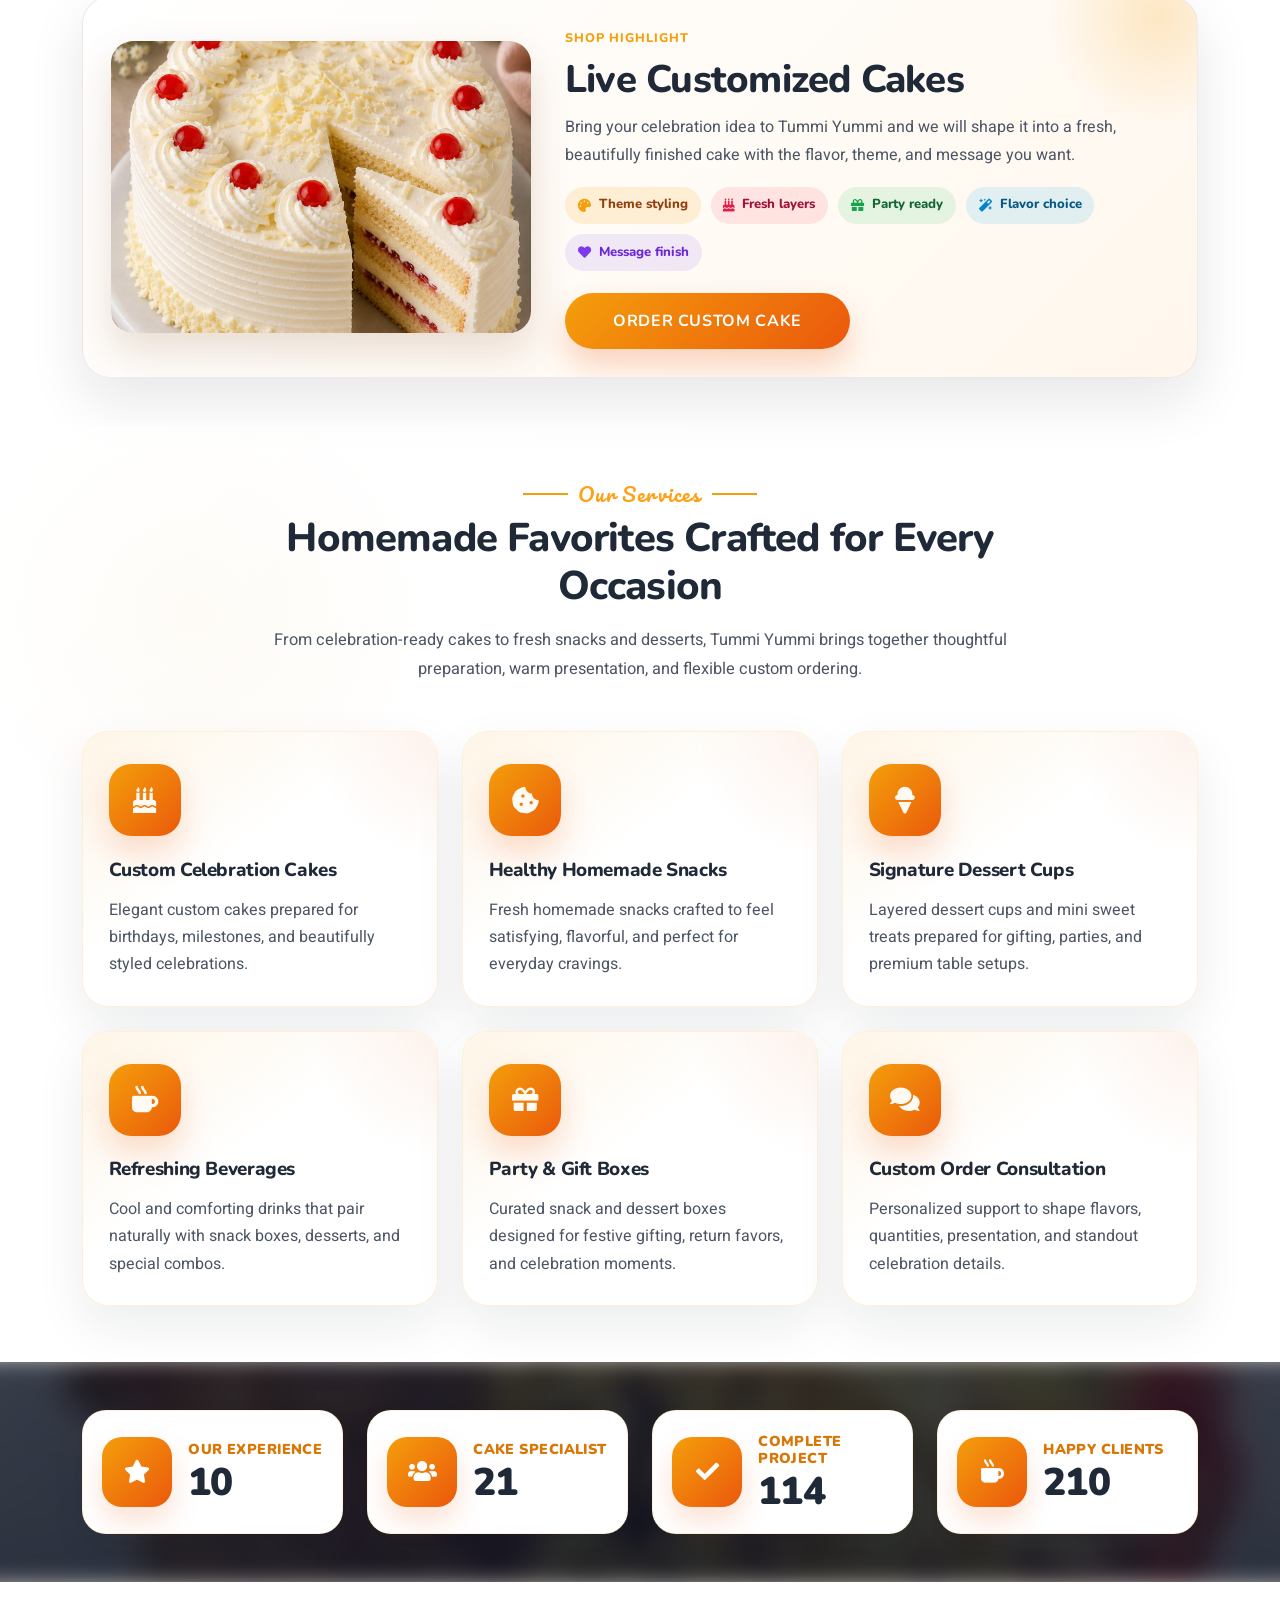
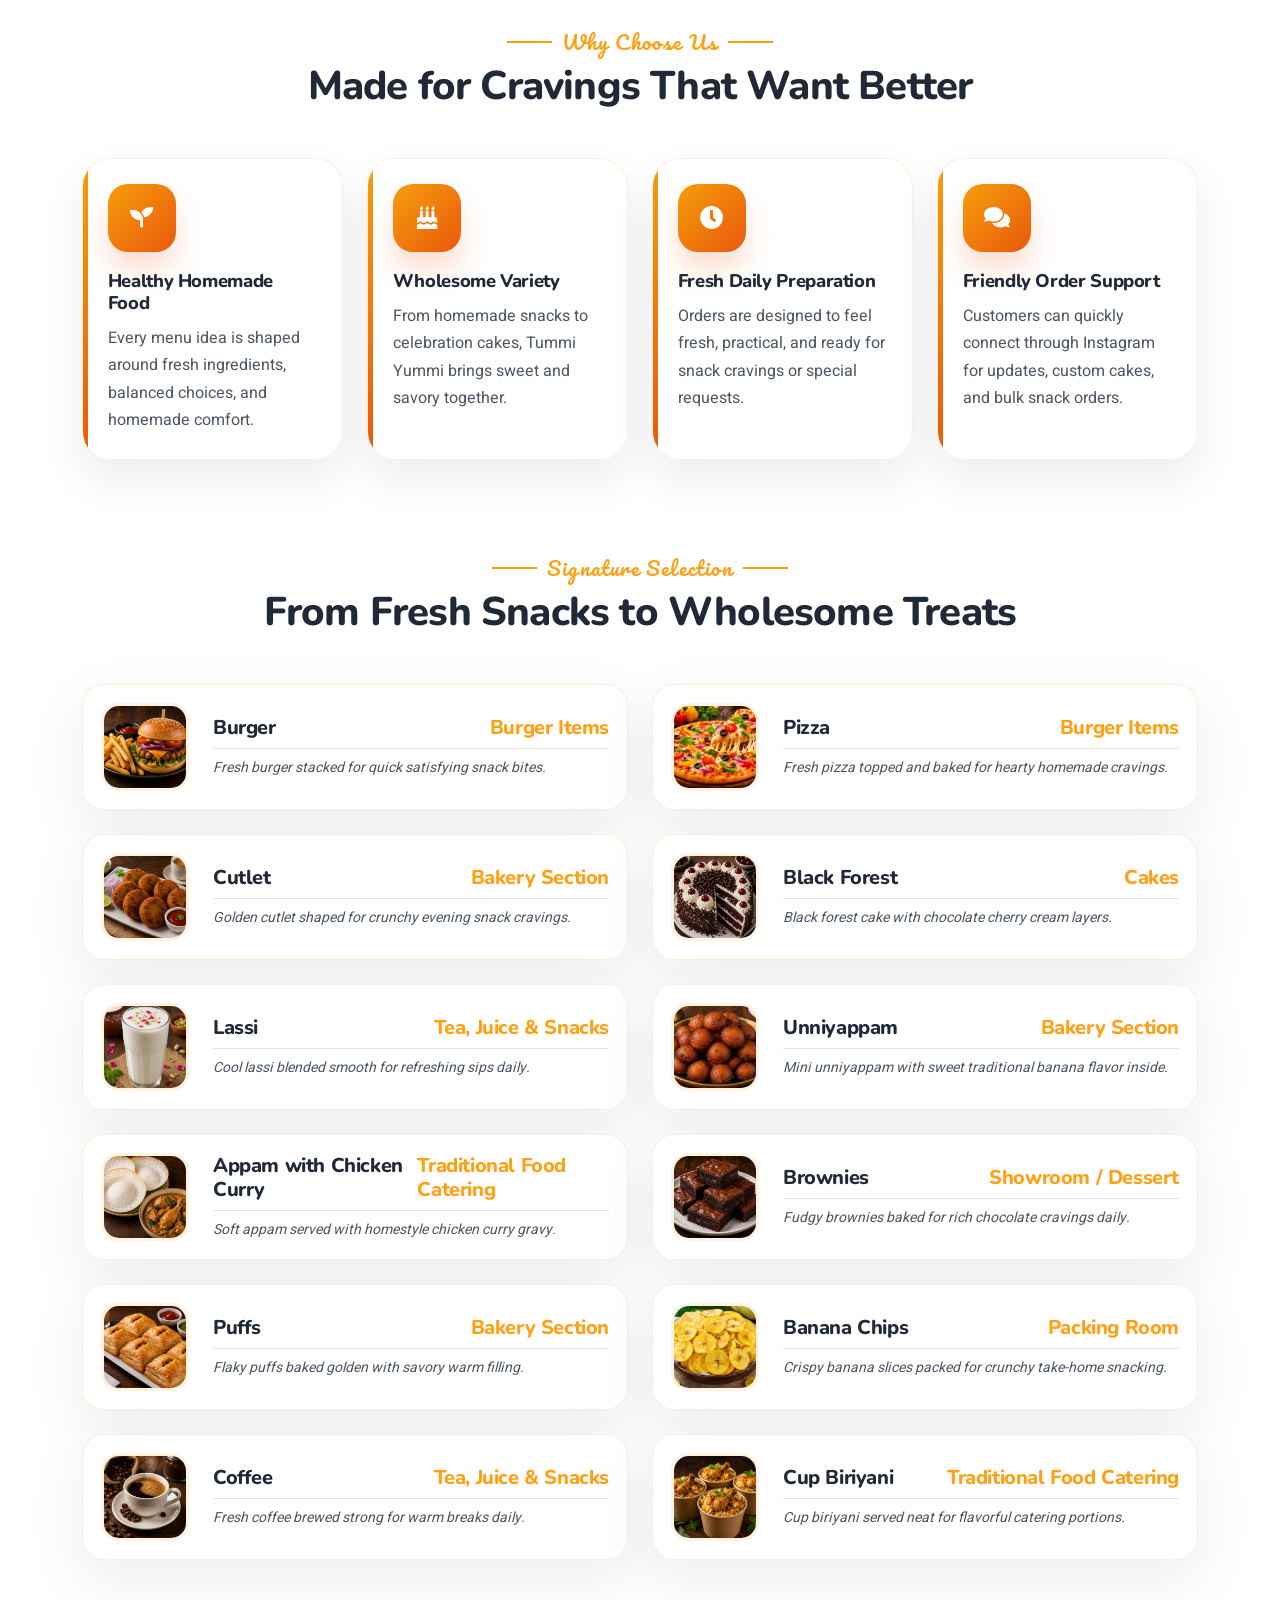
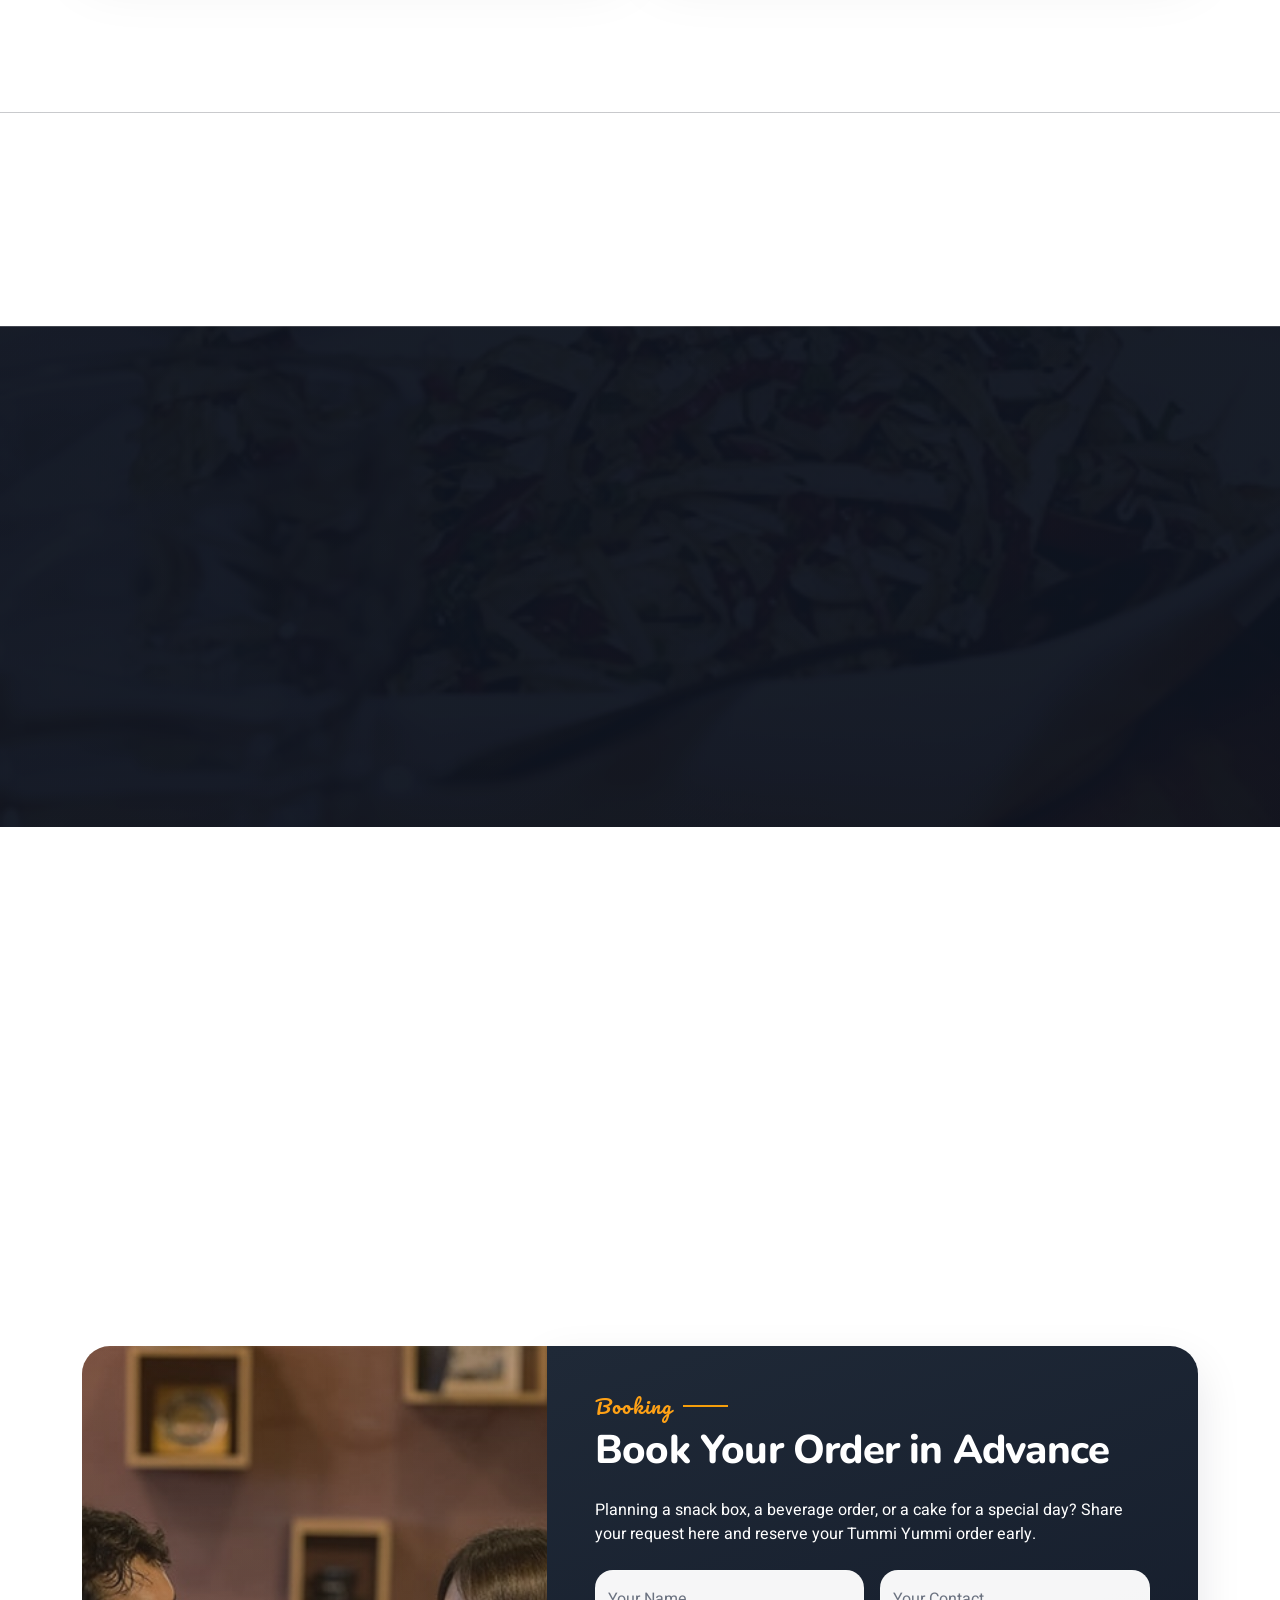
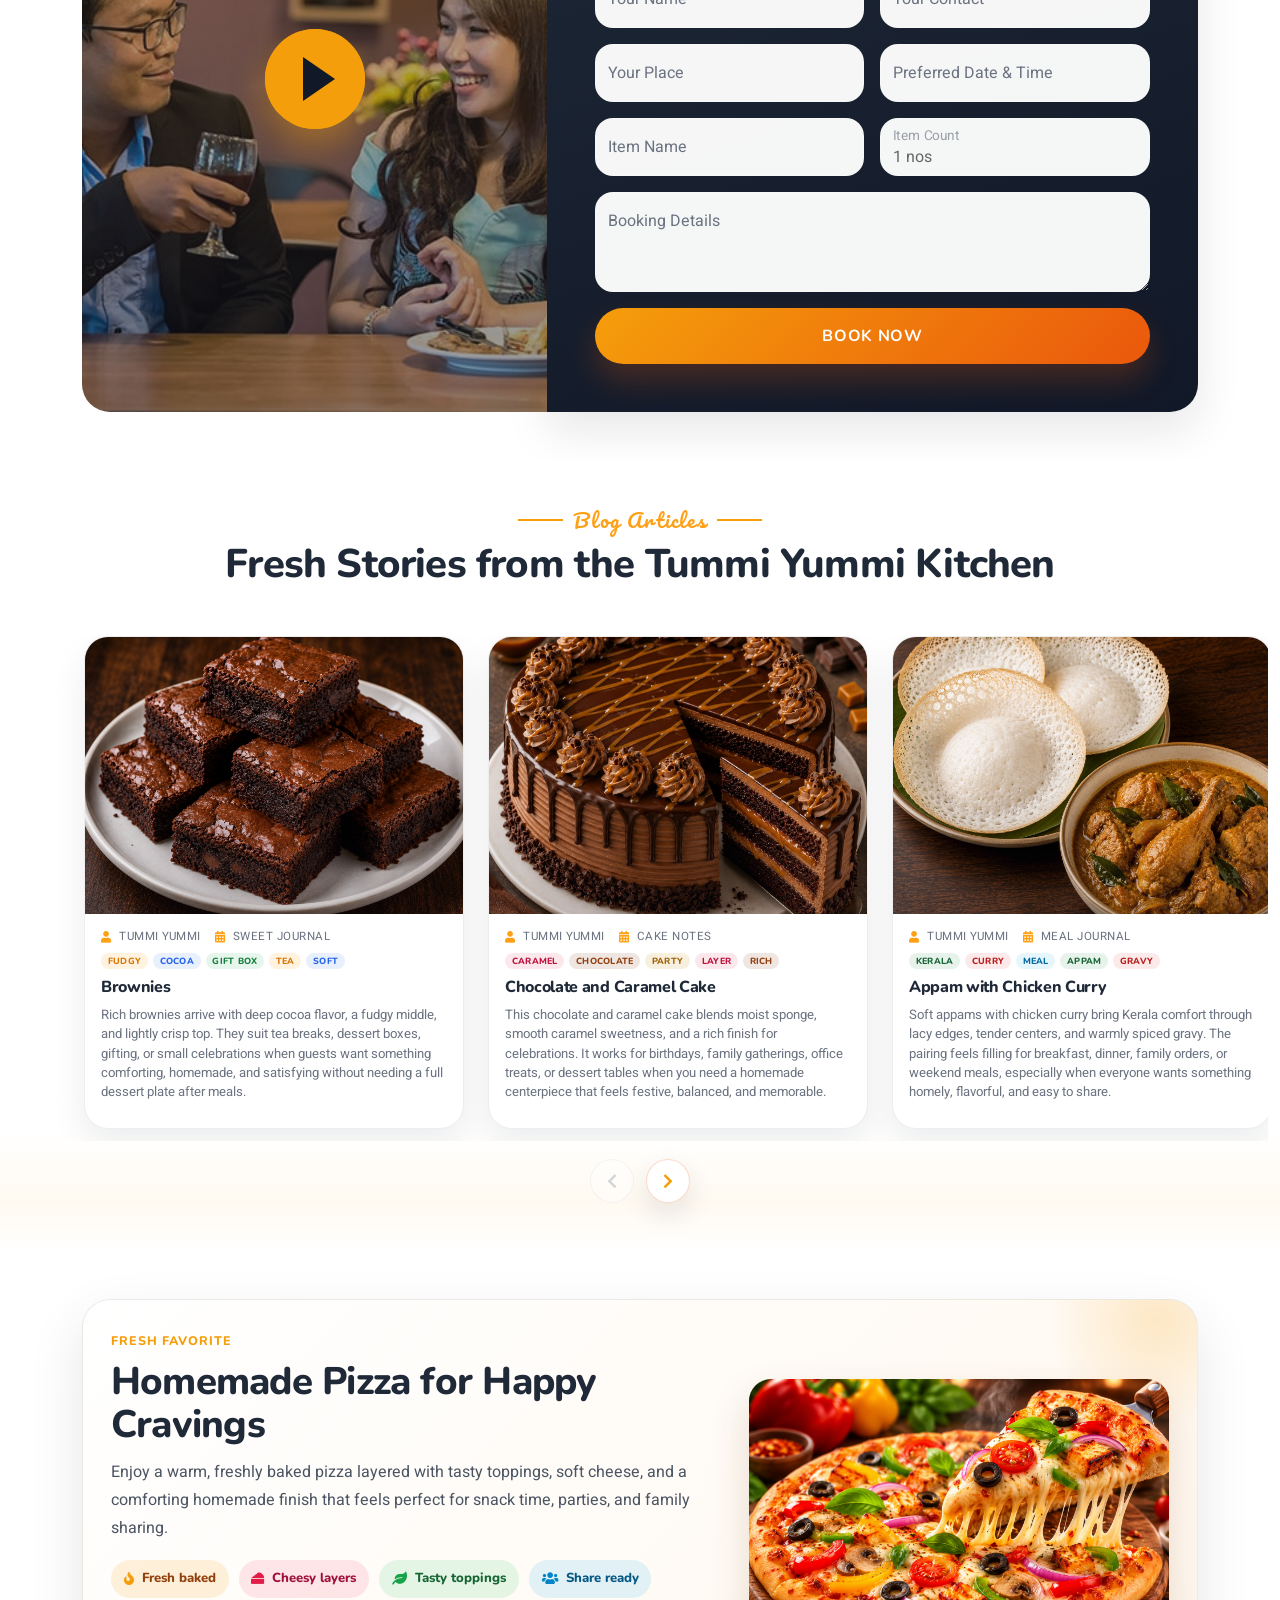
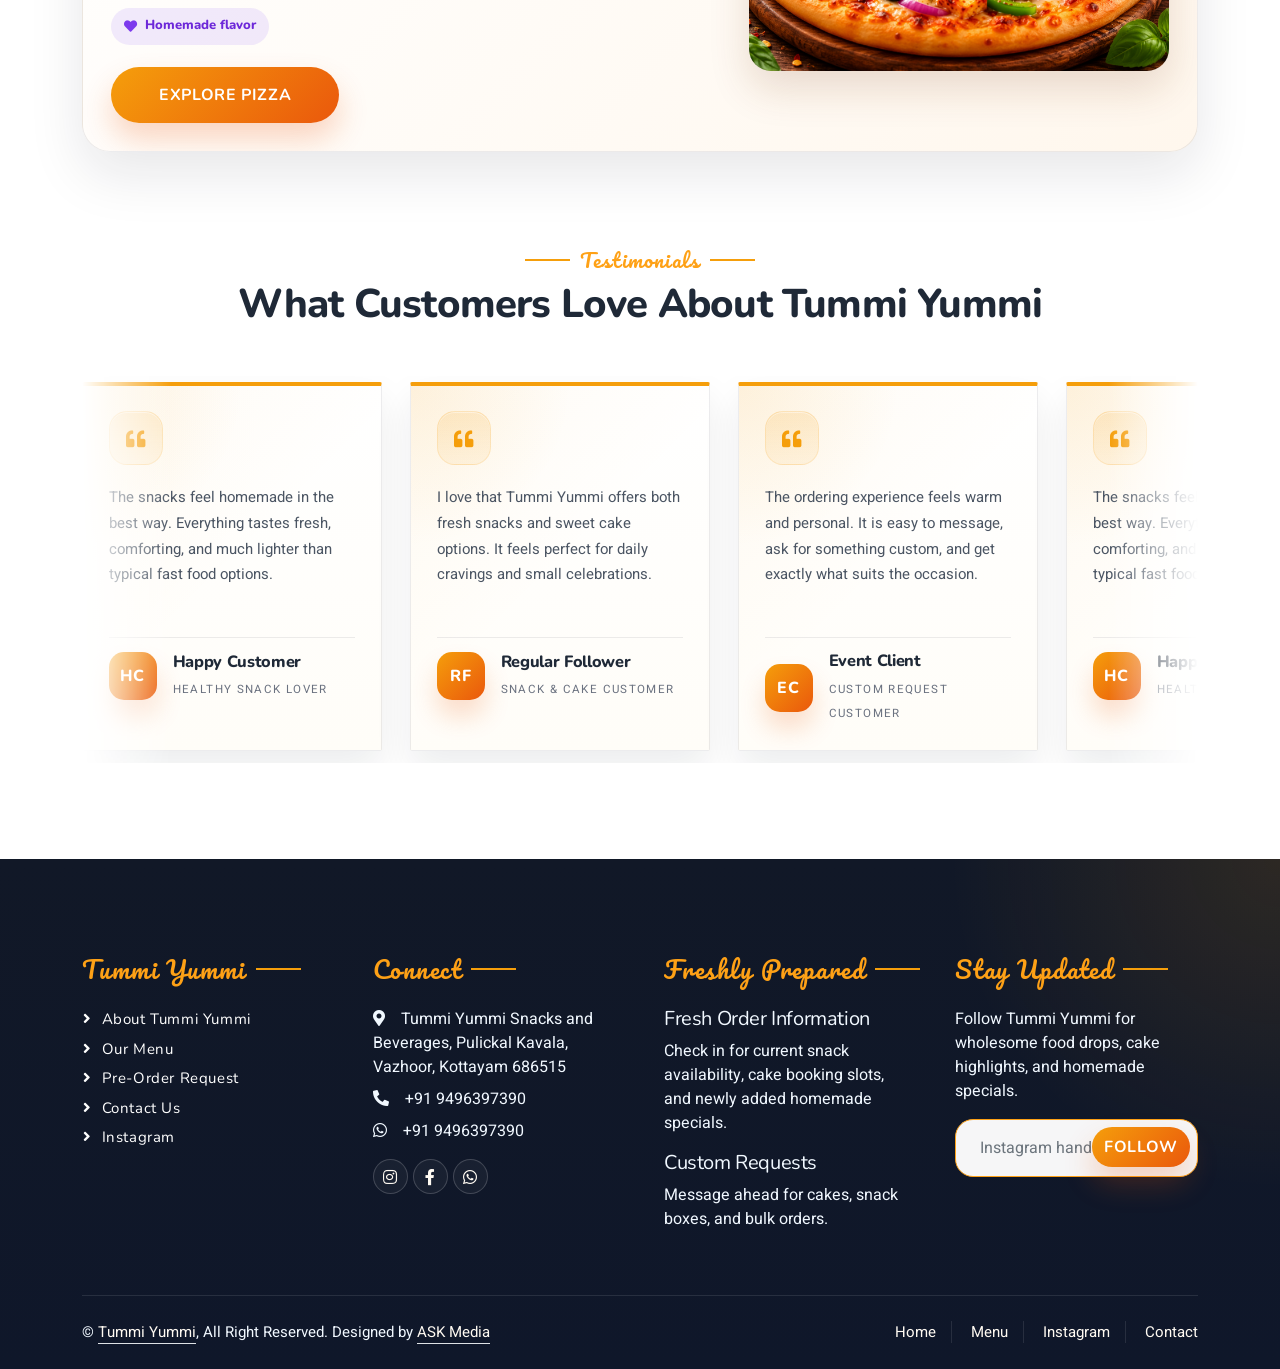
==== commit e8e70d44: "first commitsssyyyyyyyyyyyyyy" ====
--- a/index.html
+++ b/index.html
@@ -138,6 +138,24 @@
                         <a class="btn btn-primary py-3 px-5 mt-2" href="about.html">Read Our Story</a>
                     </div>
                 </div>
+                <div class="about-highlight-panel wow fadeInUp" data-wow-delay="0.2s">
+                    <div class="about-highlight-media">
+                        <img src="assets/Cream Cake.jpeg" alt="Cream cake custom design">
+                    </div>
+                    <div class="about-highlight-content">
+                        <span class="about-highlight-kicker">Shop Highlight</span>
+                        <h2>Live Customized Cakes</h2>
+                        <p>Bring your celebration idea to Tummi Yummi and we will shape it into a fresh, beautifully finished cake with the flavor, theme, and message you want.</p>
+                        <div class="about-highlight-points">
+                            <span class="highlight-pill-amber"><i class="fa fa-palette"></i> Theme styling</span>
+                            <span class="highlight-pill-rose"><i class="fa fa-birthday-cake"></i> Fresh layers</span>
+                            <span class="highlight-pill-leaf"><i class="fa fa-gift"></i> Party ready</span>
+                            <span class="highlight-pill-sky"><i class="fa fa-magic"></i> Flavor choice</span>
+                            <span class="highlight-pill-violet"><i class="fa fa-heart"></i> Message finish</span>
+                        </div>
+                        <a class="btn btn-primary py-3 px-5" href="booking.html">Order Custom Cake</a>
+                    </div>
+                </div>
             </div>
         </div>
         <!-- About End -->
@@ -325,6 +343,24 @@
                                         <div class="w-100 d-flex flex-column text-start ps-4">
                                             <h5 class="d-flex justify-content-between border-bottom pb-2"><span>Burger</span><span class="text-primary">Burger Items</span></h5>
                                             <small class="fst-italic">Fresh burger stacked for quick satisfying snack bites.</small>
+                                        </div>
+                                    </div>
+                                </div>
+                                <div class="col-lg-6 menu-filter-item" data-menu-category="burger-items">
+                                    <div class="d-flex align-items-center">
+                                        <img class="flex-shrink-0 img-fluid rounded" src="assets/Pizzaa.png" alt="Pizza" style="width: 80px;">
+                                        <div class="w-100 d-flex flex-column text-start ps-4">
+                                            <h5 class="d-flex justify-content-between border-bottom pb-2"><span>Pizza</span><span class="text-primary">Burger Items</span></h5>
+                                            <small class="fst-italic">Fresh pizza topped and baked for hearty homemade cravings.</small>
+                                        </div>
+                                    </div>
+                                </div>
+                                <div class="col-lg-6 menu-filter-item" data-menu-category="bakery">
+                                    <div class="d-flex align-items-center">
+                                        <img class="flex-shrink-0 img-fluid rounded" src="assets/Cutlet.jpeg" alt="Cutlet" style="width: 80px;">
+                                        <div class="w-100 d-flex flex-column text-start ps-4">
+                                            <h5 class="d-flex justify-content-between border-bottom pb-2"><span>Cutlet</span><span class="text-primary">Bakery Section</span></h5>
+                                            <small class="fst-italic">Golden cutlet shaped for crunchy evening snack cravings.</small>
                                         </div>
                                     </div>
                                 </div>
@@ -899,6 +935,31 @@
             </div>
         </div>
         <!-- Blog End -->
+
+        <!-- Pizza Highlight Start -->
+        <div class="container-fluid py-5">
+            <div class="container">
+                <div class="about-highlight-panel pizza-highlight-panel wow fadeInUp" data-wow-delay="0.2s">
+                    <div class="about-highlight-content">
+                        <span class="about-highlight-kicker">Fresh Favorite</span>
+                        <h2>Homemade Pizza for Happy Cravings</h2>
+                        <p>Enjoy a warm, freshly baked pizza layered with tasty toppings, soft cheese, and a comforting homemade finish that feels perfect for snack time, parties, and family sharing.</p>
+                        <div class="about-highlight-points">
+                            <span class="highlight-pill-amber"><i class="fa fa-fire"></i> Fresh baked</span>
+                            <span class="highlight-pill-rose"><i class="fa fa-cheese"></i> Cheesy layers</span>
+                            <span class="highlight-pill-leaf"><i class="fa fa-leaf"></i> Tasty toppings</span>
+                            <span class="highlight-pill-sky"><i class="fa fa-users"></i> Share ready</span>
+                            <span class="highlight-pill-violet"><i class="fa fa-heart"></i> Homemade flavor</span>
+                        </div>
+                        <a class="btn btn-primary py-3 px-5" href="menu.html">Explore Pizza</a>
+                    </div>
+                    <div class="about-highlight-media">
+                        <img src="assets/Pizzaa.png" alt="Homemade pizza">
+                    </div>
+                </div>
+            </div>
+        </div>
+        <!-- Pizza Highlight End -->
 
           <!-- Testimonial Start -->
         <div class="container-fluid py-5 testimonial-section">
--- a/css/style.css
+++ b/css/style.css
@@ -257,8 +257,8 @@
     position: relative;
     overflow: hidden;
     background:
-        linear-gradient(135deg, rgba(17, 24, 39, .94), rgba(17, 24, 39, .78)),
-        url(../img/bg-hero.jpg);
+        linear-gradient(135deg, rgba(17, 24, 39, .88), rgba(17, 24, 39, .62)),
+        url("../assets/Chocolate%20and%20Caramel%20Cake.jpeg");
     background-position: center center;
     background-repeat: no-repeat;
     background-size: cover;
@@ -316,6 +316,152 @@
     margin-top: -28%;
 }
 
+.about-highlight-panel {
+    position: relative;
+    overflow: hidden;
+    display: grid;
+    grid-template-columns: minmax(260px, 420px) minmax(0, 1fr);
+    gap: 34px;
+    align-items: center;
+    margin-top: 56px;
+    padding: 28px;
+    border: 1px solid rgba(17, 24, 39, .08);
+    border-radius: 28px;
+    background: linear-gradient(135deg, #fff 0%, #fff7ed 100%);
+    box-shadow: 0 22px 55px rgba(17, 24, 39, .10);
+}
+
+.about-highlight-panel::before {
+    position: absolute;
+    content: "";
+    width: 220px;
+    height: 220px;
+    right: -70px;
+    top: -90px;
+    border-radius: 50%;
+    background: radial-gradient(circle, rgba(245, 158, 11, .20), rgba(245, 158, 11, 0) 70%);
+}
+
+.about-highlight-media {
+    position: relative;
+    z-index: 1;
+    overflow: hidden;
+    border-radius: 22px;
+    aspect-ratio: 1.18 / .82;
+    box-shadow: 0 18px 40px rgba(120, 53, 15, .16);
+}
+
+.about-highlight-media img {
+    width: 100%;
+    height: 100%;
+    object-fit: cover;
+}
+
+.about-highlight-content {
+    position: relative;
+    z-index: 1;
+}
+
+.about-highlight-kicker {
+    display: inline-flex;
+    align-items: center;
+    margin-bottom: 10px;
+    color: var(--primary);
+    font-family: 'Nunito', sans-serif;
+    font-size: .78rem;
+    font-weight: 800;
+    letter-spacing: .08em;
+    text-transform: uppercase;
+}
+
+.about-highlight-content h2 {
+    margin-bottom: 12px;
+    color: var(--heading);
+    font-size: clamp(1.8rem, 3vw, 2.45rem);
+    line-height: 1.12;
+}
+
+.about-highlight-content p {
+    max-width: 660px;
+    margin-bottom: 18px;
+    color: var(--text);
+    line-height: 1.75;
+}
+
+.about-highlight-points {
+    display: flex;
+    flex-wrap: wrap;
+    gap: 10px;
+    margin-bottom: 22px;
+}
+
+.about-highlight-points span {
+    display: inline-flex;
+    align-items: center;
+    gap: 8px;
+    padding: .55rem .8rem;
+    border-radius: 999px;
+    color: #92400e;
+    background: rgba(245, 158, 11, .12);
+    font-family: 'Nunito', sans-serif;
+    font-size: .82rem;
+    font-weight: 800;
+}
+
+.about-highlight-points i {
+    color: var(--primary);
+}
+
+.pizza-highlight-panel {
+    grid-template-columns: minmax(0, 1fr) minmax(260px, 420px);
+    margin-top: 0;
+}
+
+.about-highlight-points .highlight-pill-amber {
+    color: #92400e;
+    background: rgba(245, 158, 11, .14);
+}
+
+.about-highlight-points .highlight-pill-amber i {
+    color: #f59e0b;
+}
+
+.about-highlight-points .highlight-pill-rose {
+    color: #9f1239;
+    background: rgba(244, 63, 94, .12);
+}
+
+.about-highlight-points .highlight-pill-rose i {
+    color: #e11d48;
+}
+
+.about-highlight-points .highlight-pill-leaf {
+    color: #166534;
+    background: rgba(34, 197, 94, .12);
+}
+
+.about-highlight-points .highlight-pill-leaf i {
+    color: #16a34a;
+}
+
+.about-highlight-points .highlight-pill-sky {
+    color: #075985;
+    background: rgba(14, 165, 233, .12);
+}
+
+.about-highlight-points .highlight-pill-sky i {
+    color: #0284c7;
+}
+
+.about-highlight-points .highlight-pill-violet {
+    color: #6d28d9;
+    background: rgba(139, 92, 246, .12);
+}
+
+.about-highlight-points .highlight-pill-violet i {
+    color: #7c3aed;
+}
+
 @media (max-width: 991.98px) {
     .hero-header img {
         width: 100%;
@@ -325,6 +471,29 @@
 
     .about-cake-photo {
         margin-top: 0;
+    }
+
+    .about-highlight-panel {
+        grid-template-columns: 1fr;
+        gap: 24px;
+        padding: 22px;
+    }
+}
+
+@media (max-width: 575.98px) {
+    .about-highlight-panel {
+        margin-top: 38px;
+        padding: 18px;
+        border-radius: 20px;
+    }
+
+    .about-highlight-media {
+        border-radius: 16px;
+    }
+
+    .about-highlight-points {
+        display: grid;
+        grid-template-columns: 1fr;
     }
 }
 
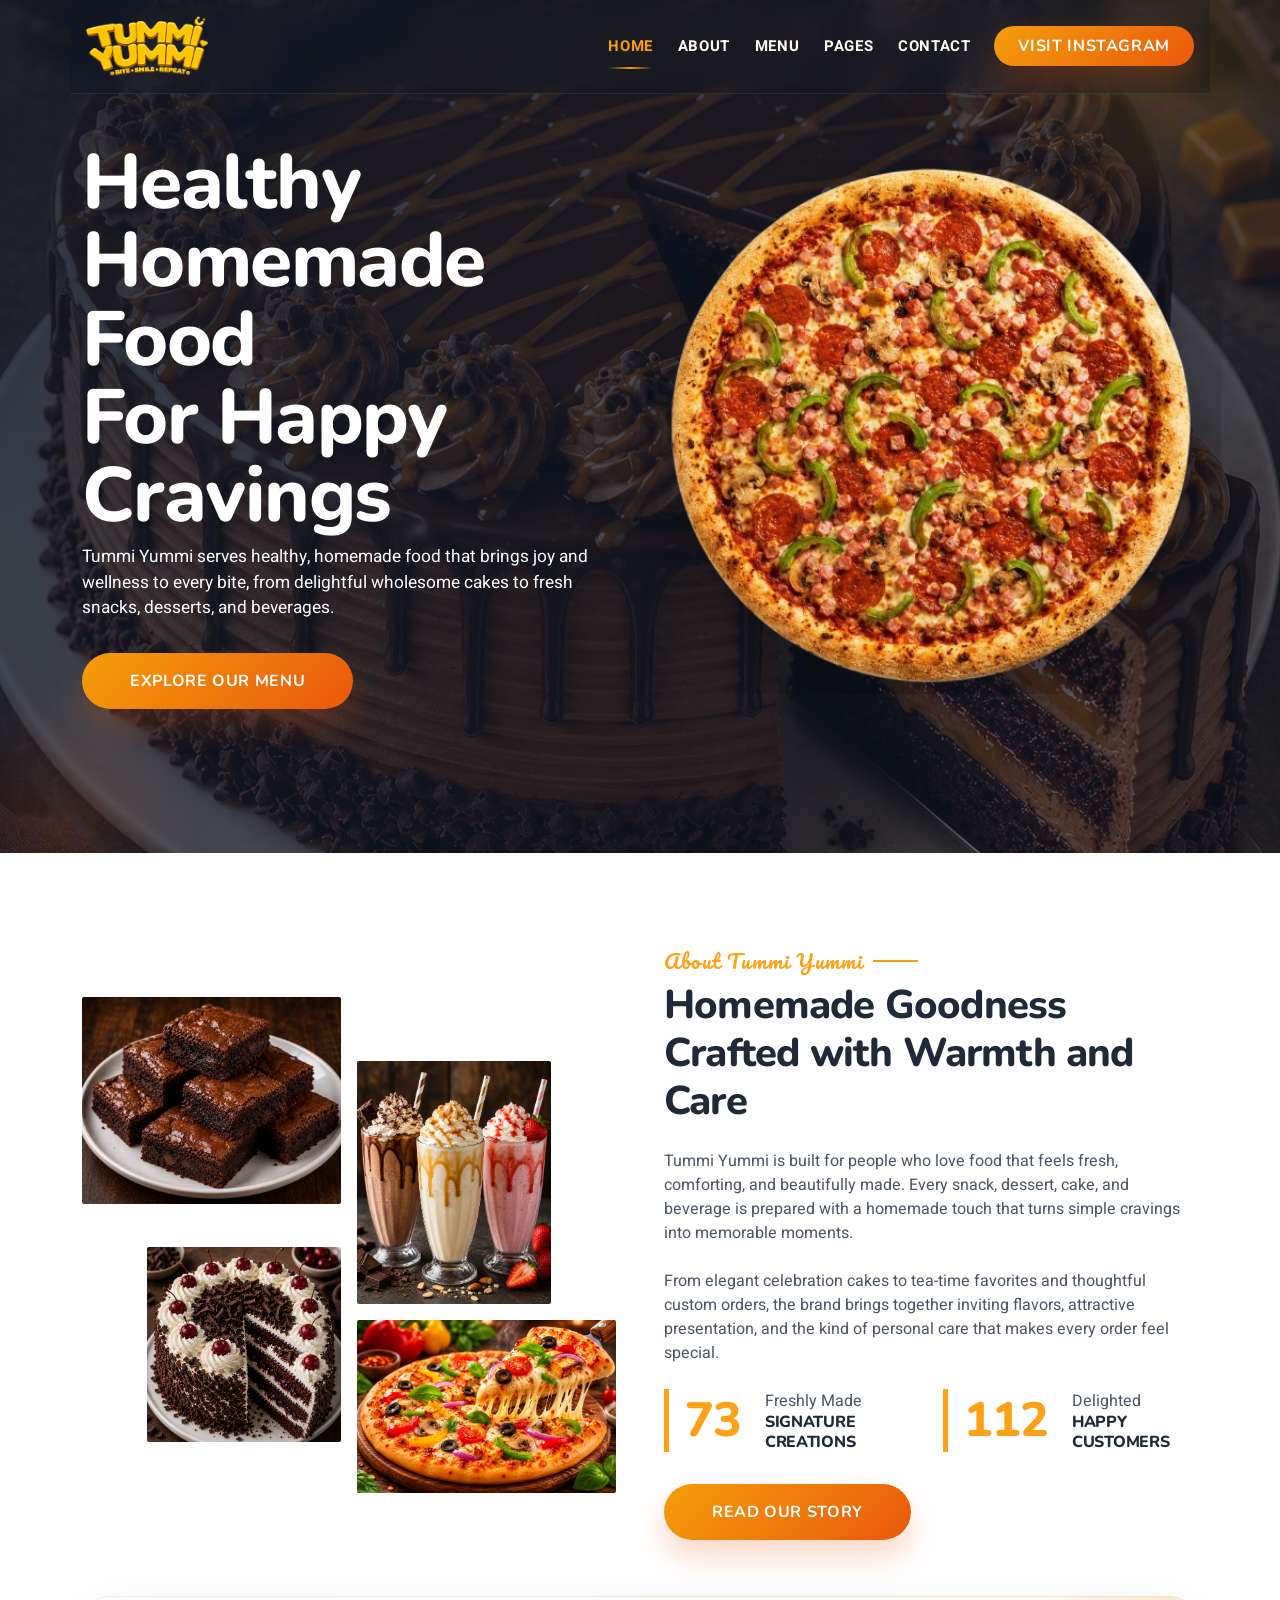
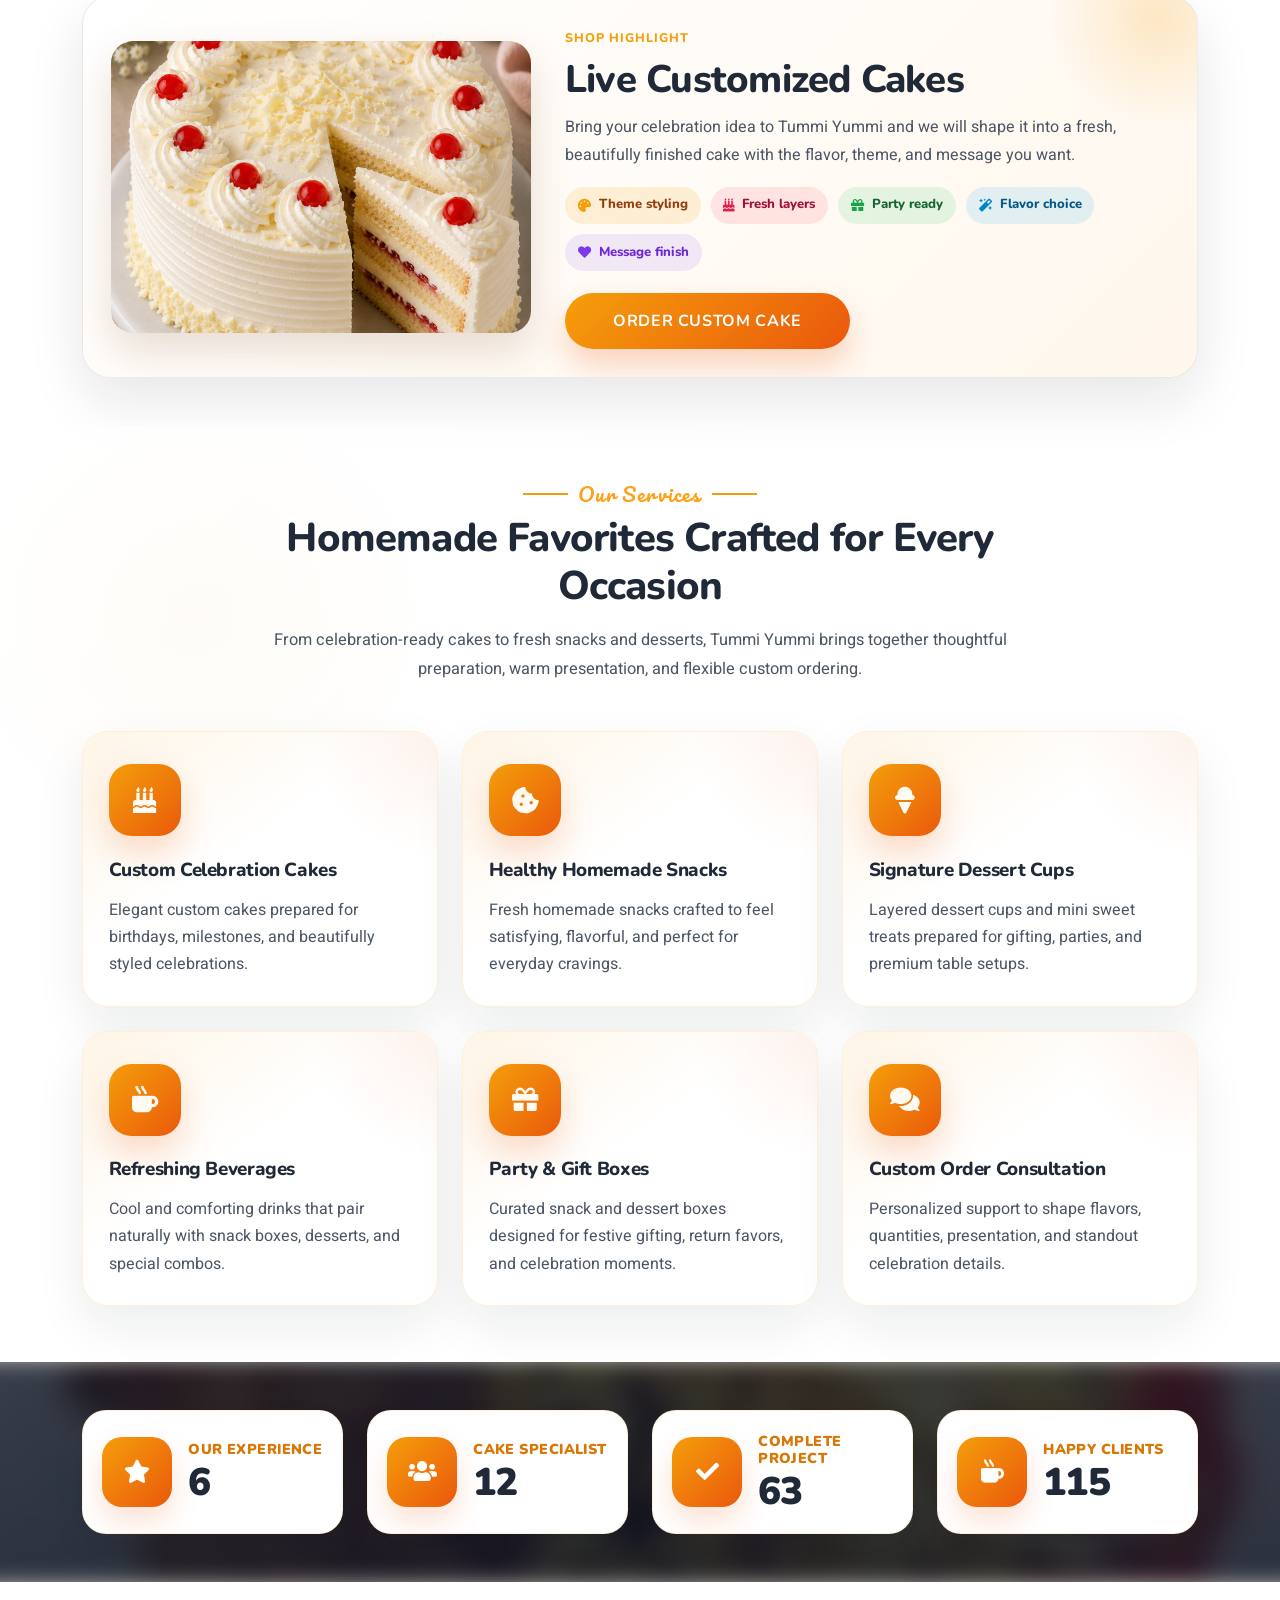
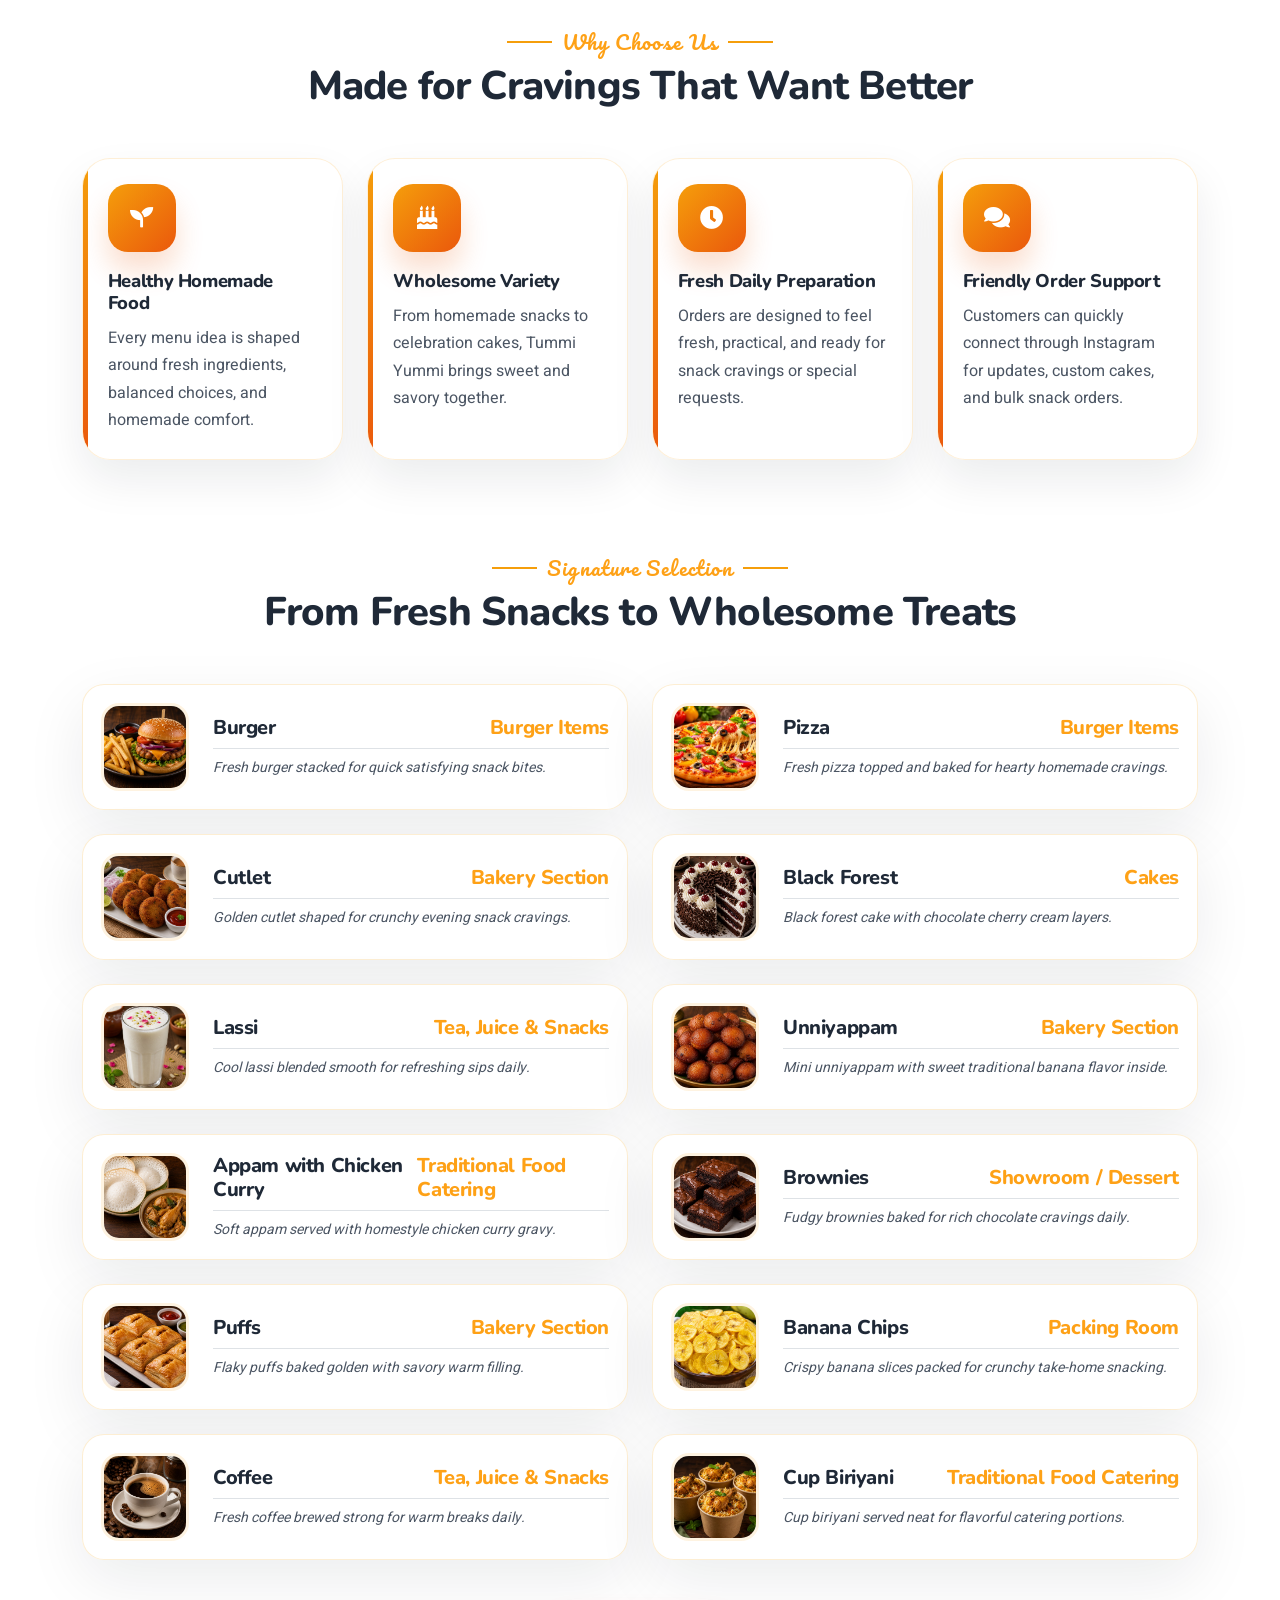
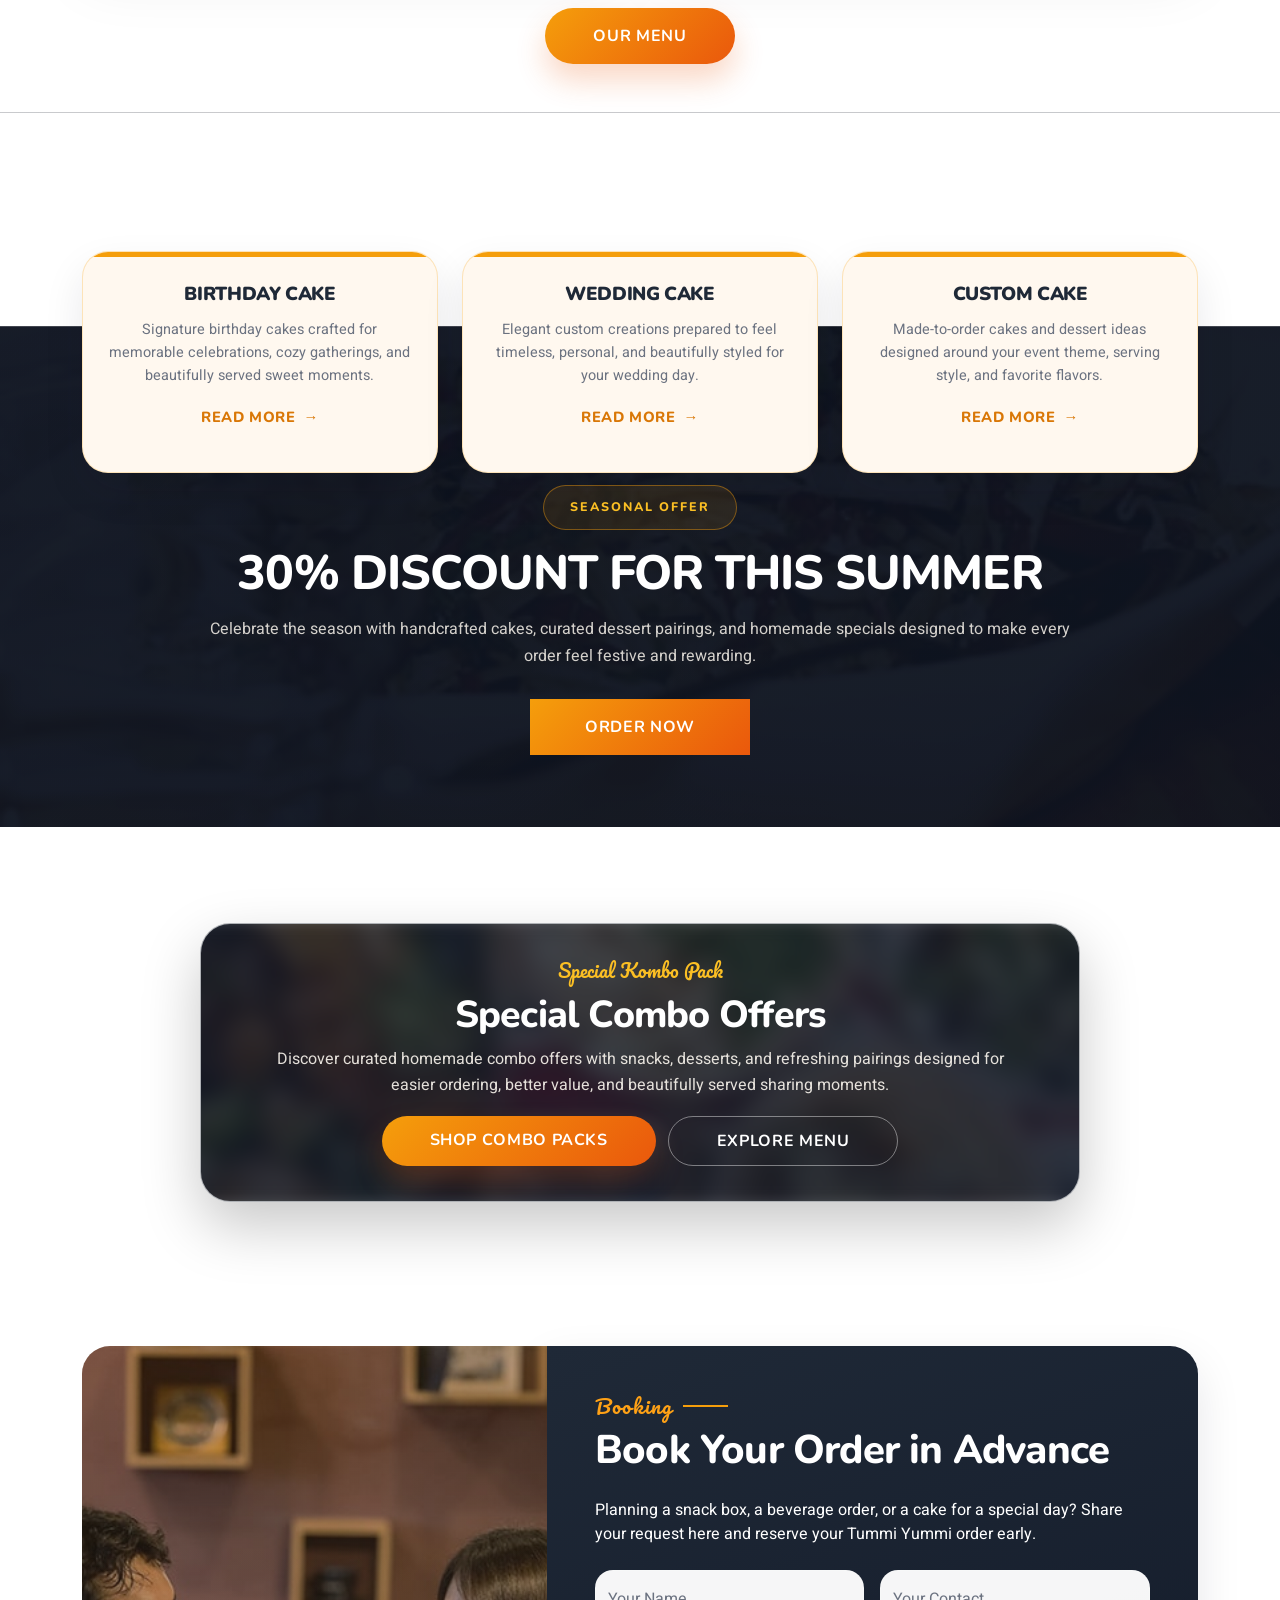
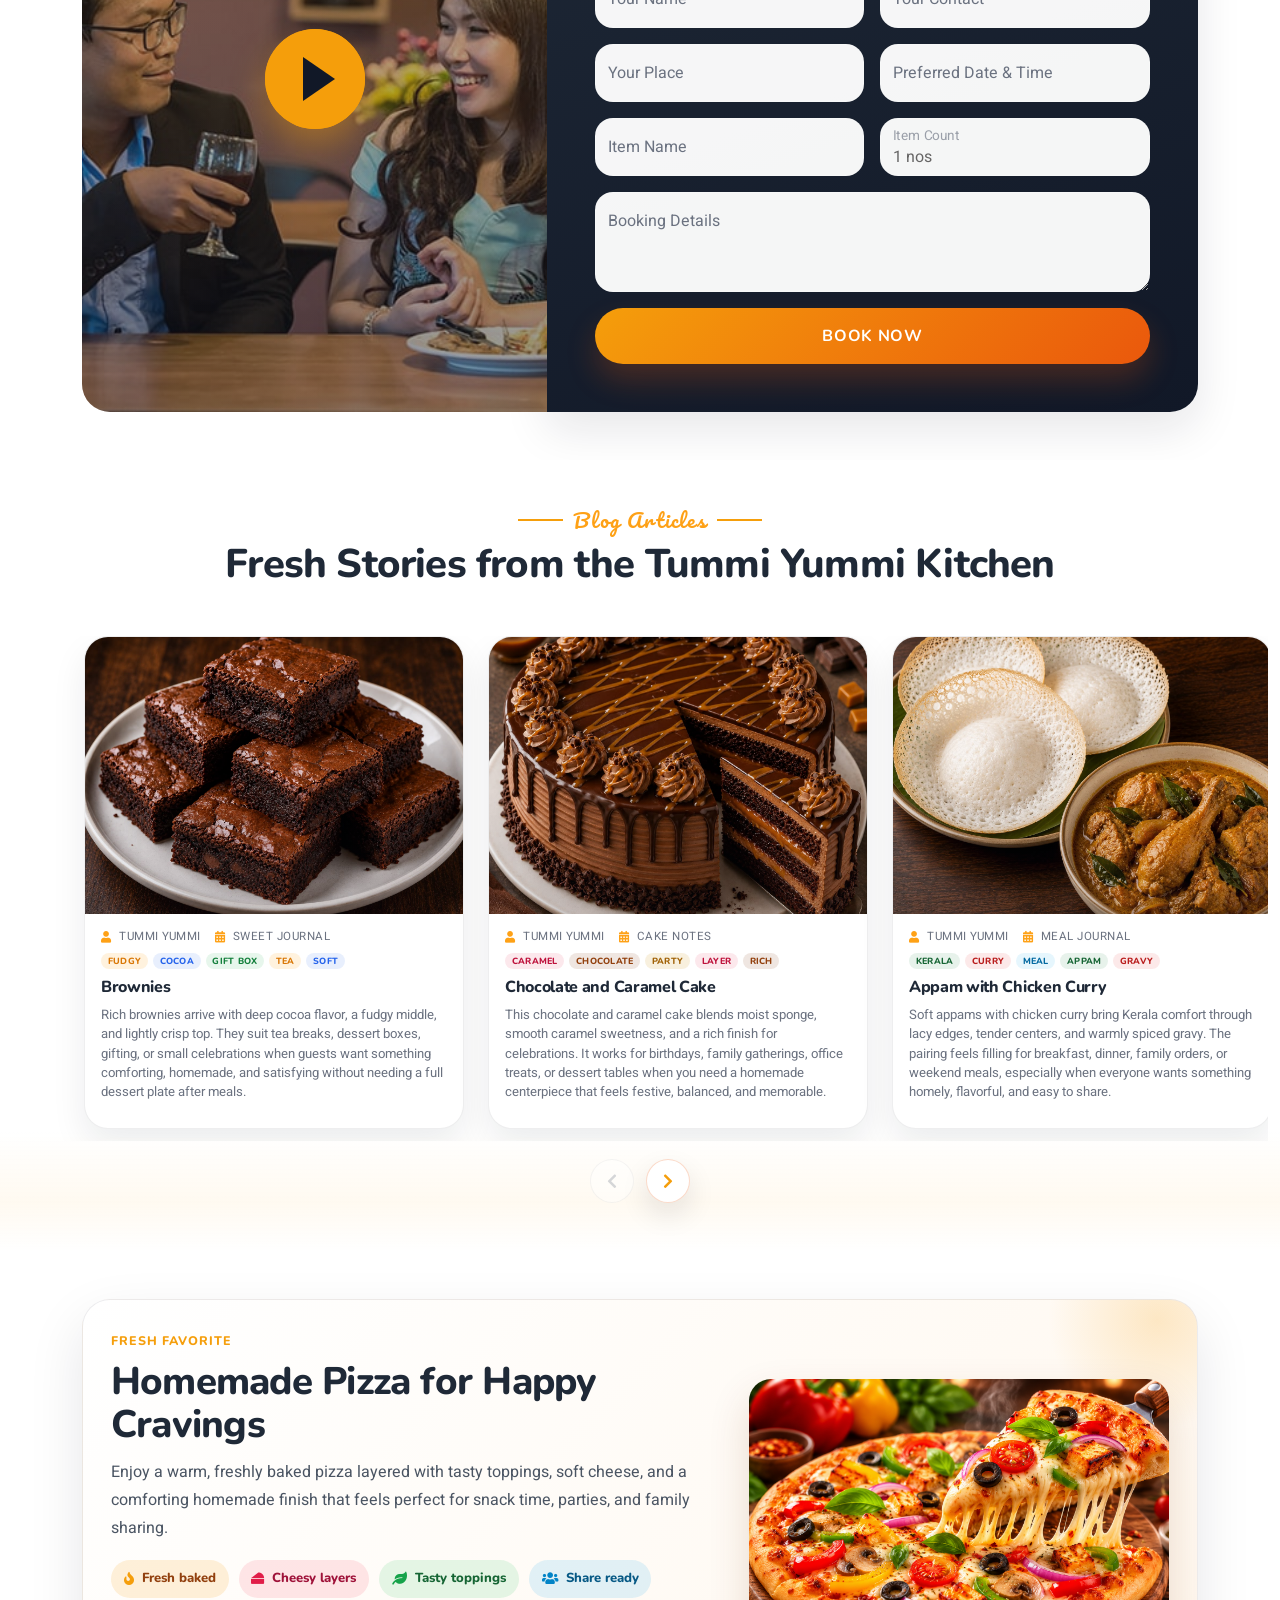
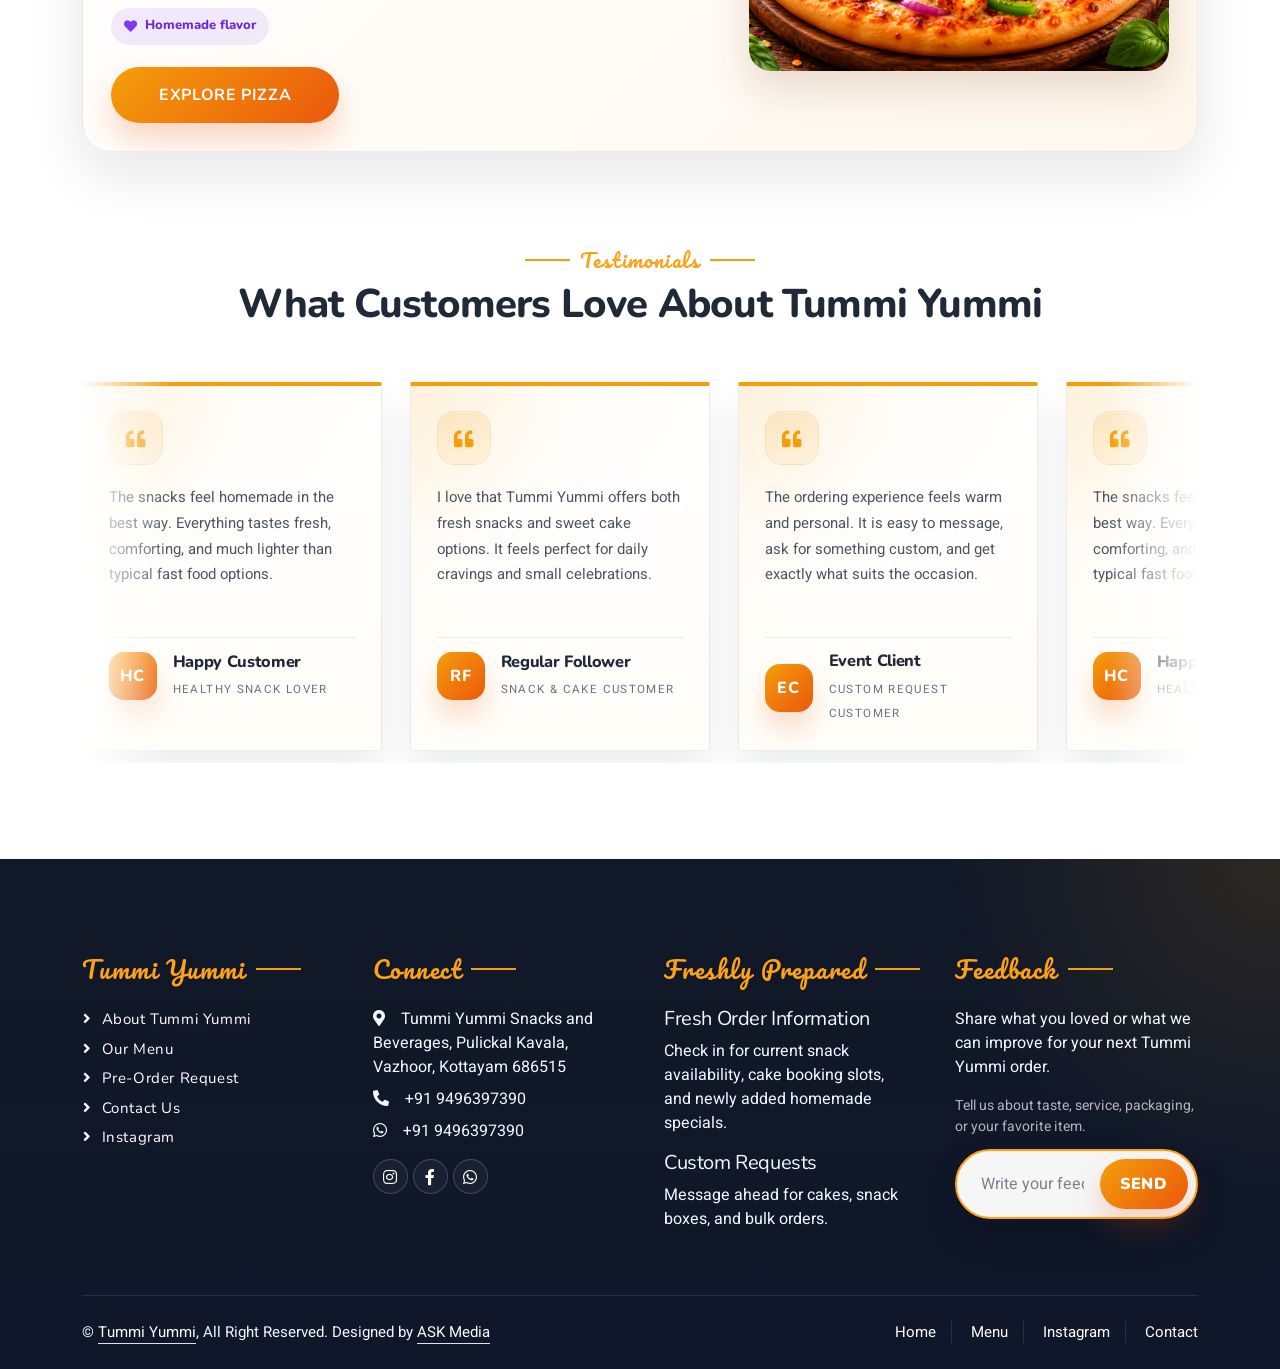
==== commit 5ef300e4: "first commitsssyyyyyyyyyyyyyyy" ====
--- a/index.html
+++ b/index.html
@@ -1180,12 +1180,15 @@
                         <p>Message ahead for cakes, snack boxes, and bulk orders.</p>
                     </div>
                     <div class="col-lg-3 col-md-6">
-                        <h4 class="section-title ff-secondary text-start text-primary fw-normal mb-4">Stay Updated</h4>
-                        <p>Follow Tummi Yummi for wholesome food drops, cake highlights, and homemade specials.</p>
-                        <div class="position-relative mx-auto" style="max-width: 400px;">
-                            <input class="form-control border-primary w-100 py-3 ps-4 pe-5" type="text" placeholder="Instagram handle">
-                            <button type="button" class="btn btn-primary py-2 position-absolute top-0 end-0 mt-2 me-2">Follow</button>
-                        </div>
+                        <h4 class="section-title ff-secondary text-start text-primary fw-normal mb-4">Feedback</h4>
+                        <p>Share what you loved or what we can improve for your next Tummi Yummi order.</p>
+                        <form class="footer-feedback-form" data-whatsapp-number="919496397390">
+                            <small class="footer-feedback-hint">Tell us about taste, service, packaging, or your favorite item.</small>
+                            <div class="footer-feedback-control">
+                                <input class="form-control border-primary w-100 py-3 ps-4 pe-5" type="text" name="feedback" placeholder="Write your feedback here" aria-label="Feedback" required>
+                                <button type="submit" class="btn btn-primary py-2">Send</button>
+                            </div>
+                        </form>
                     </div>
                 </div>
             </div>
--- a/css/style.css
+++ b/css/style.css
@@ -2387,11 +2387,11 @@
 .brand-value-card {
     position: relative;
     overflow: hidden;
-    padding: 36px 26px 30px;
+    padding: 44px 26px 30px;
     border: 1px solid var(--border-soft);
     background: linear-gradient(180deg, rgba(255, 255, 255, .98), rgba(255, 246, 231, .92));
     box-shadow: var(--shadow-soft);
-    border-radius: 28px !important;
+    border-radius: 56px 56px 28px 28px !important;
     transition: .4s ease;
 }
 
@@ -2416,13 +2416,19 @@
     display: flex;
     align-items: center;
     justify-content: center;
-    width: 88px;
-    height: 88px;
-    color: #fff;
-    font-size: 2.1rem;
+    width: 94px;
+    height: 94px;
+    color: var(--primary-dark);
+    font-size: 2.05rem;
     border-radius: 50%;
-    background: linear-gradient(135deg, var(--primary), var(--accent));
-    box-shadow: 0 18px 35px rgba(245, 158, 11, .28);
+    background: #fff;
+    border: 1px solid rgba(245, 158, 11, .22);
+    box-shadow: 0 20px 36px rgba(245, 158, 11, .18), inset 0 0 0 12px rgba(245, 158, 11, .08);
+}
+
+.brand-value-icon i {
+    position: relative;
+    z-index: 1;
 }
 
 .brand-value-card h5 {
@@ -2505,6 +2511,47 @@
     letter-spacing: 1px;
     box-shadow: none;
     color: #fff;
+}
+
+.footer-feedback-form {
+    max-width: 400px;
+}
+
+.footer-feedback-control {
+    position: relative;
+}
+
+.footer-feedback-control .form-control {
+    min-height: 70px;
+    padding-right: 112px !important;
+    border-width: 2px;
+    border-radius: 999px;
+    color: var(--heading);
+    box-shadow: 0 18px 36px rgba(0, 0, 0, .16);
+}
+
+.footer-feedback-control .form-control::placeholder {
+    color: #7b8190;
+}
+
+.footer-feedback-control .btn {
+    position: absolute;
+    top: 10px;
+    right: 10px;
+    min-width: 88px;
+    min-height: 50px;
+    border-radius: 999px;
+    font-family: 'Nunito', sans-serif;
+    font-weight: 900;
+    letter-spacing: .04em;
+    text-transform: uppercase;
+}
+
+.footer-feedback-hint {
+    display: block;
+    margin-bottom: 12px;
+    color: rgba(255, 255, 255, .68);
+    line-height: 1.5;
 }
 
 .footer .copyright {
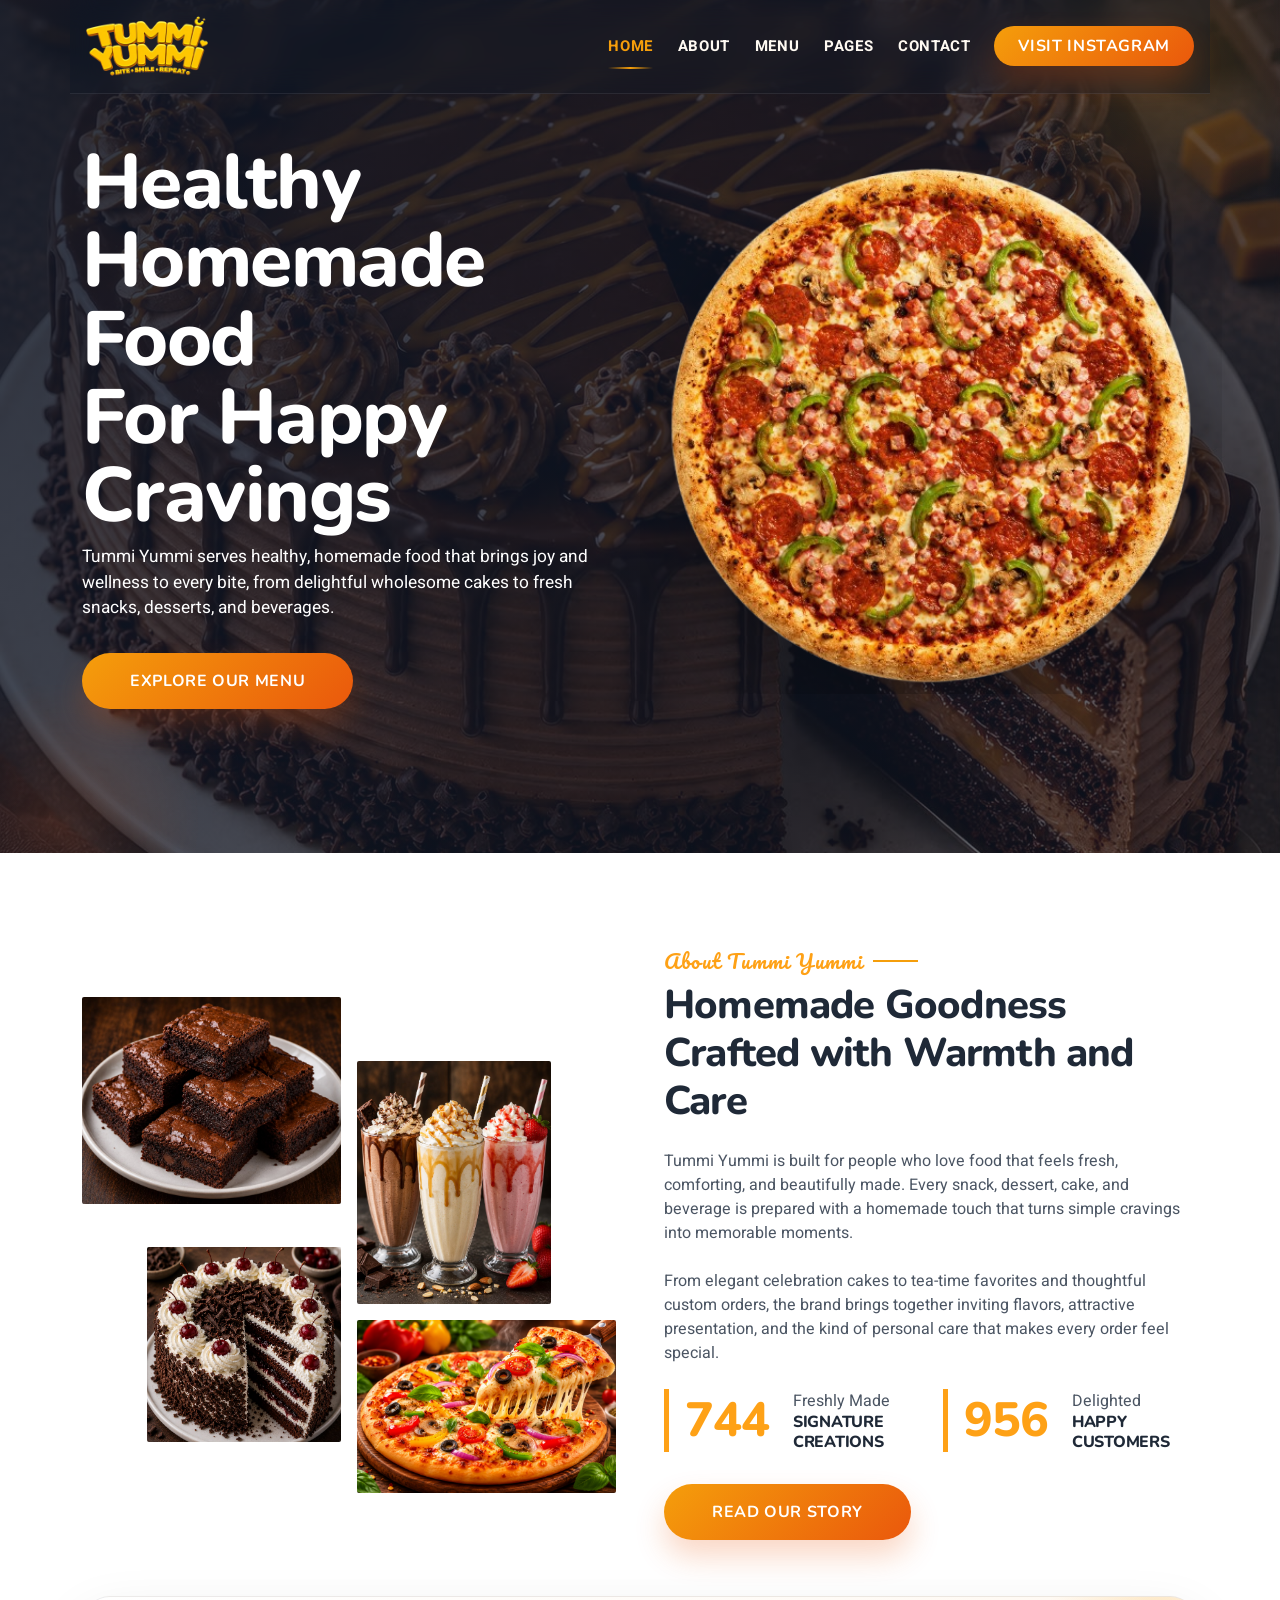
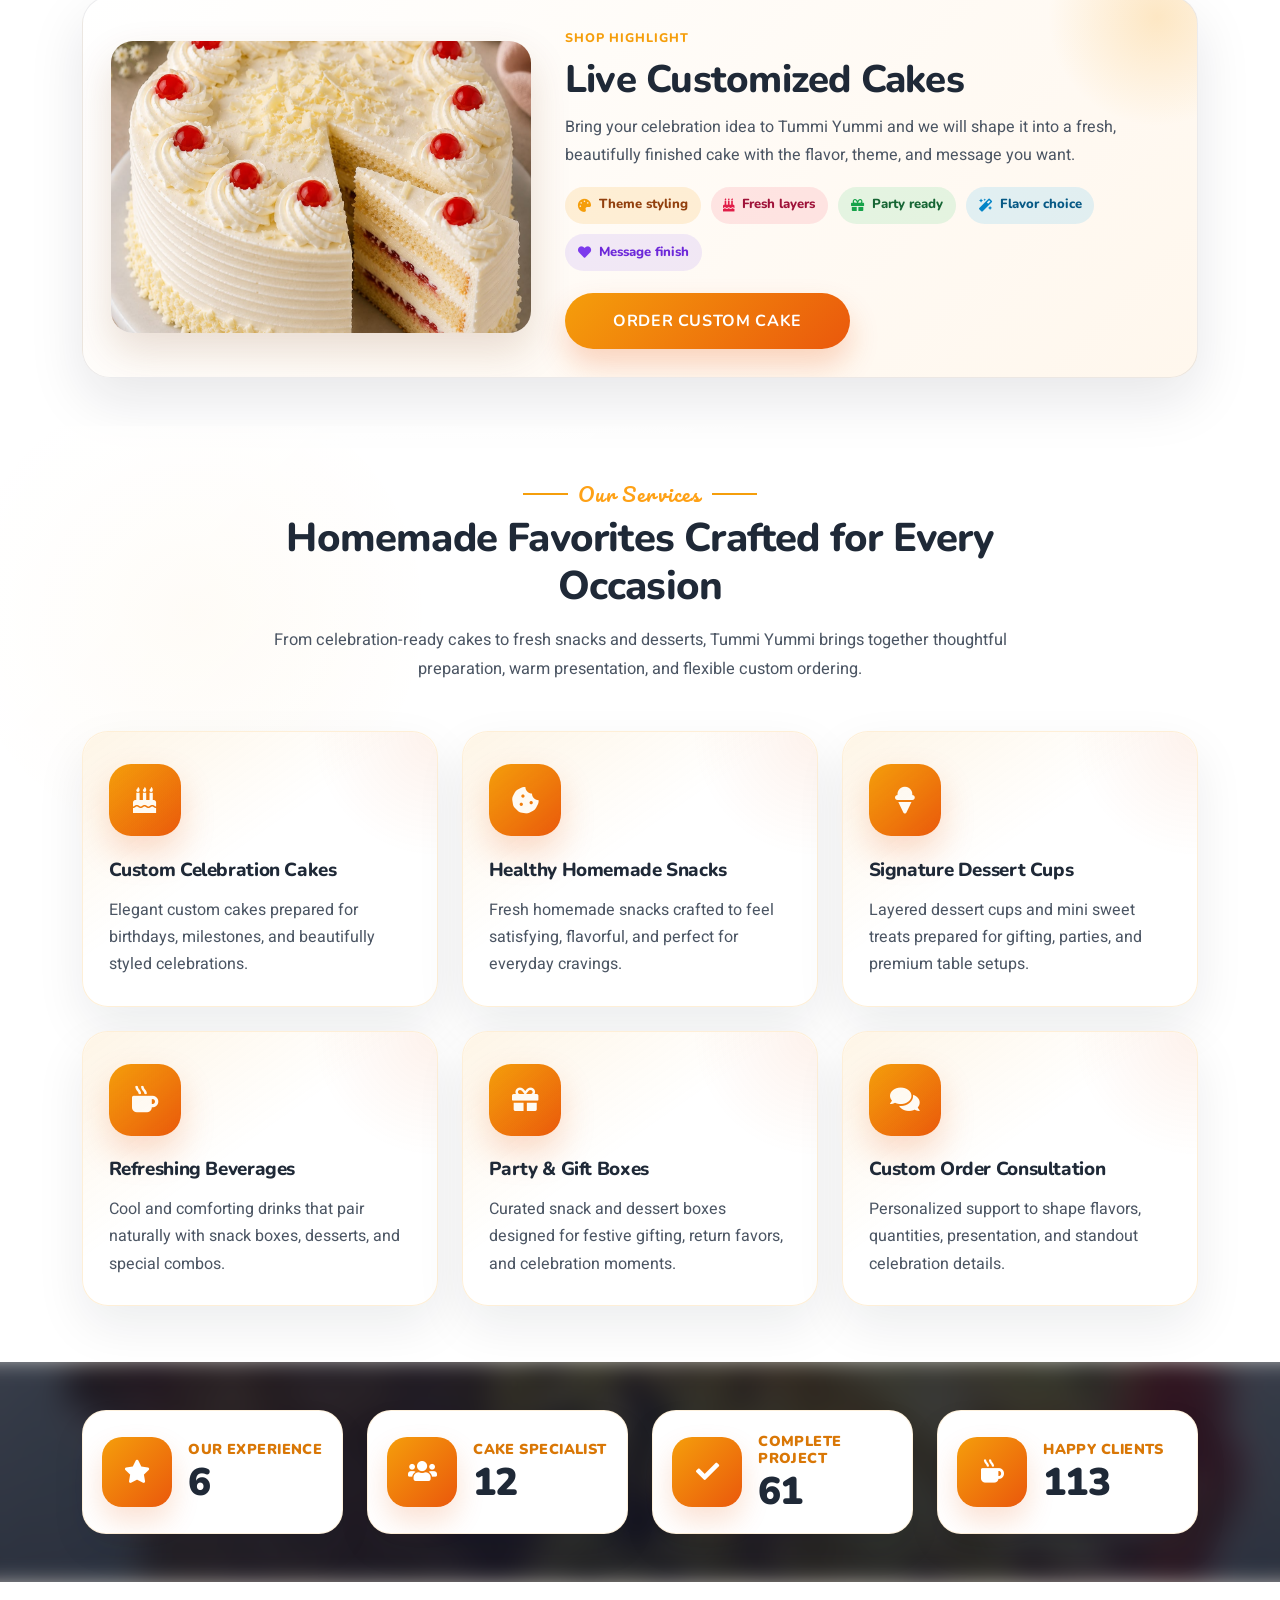
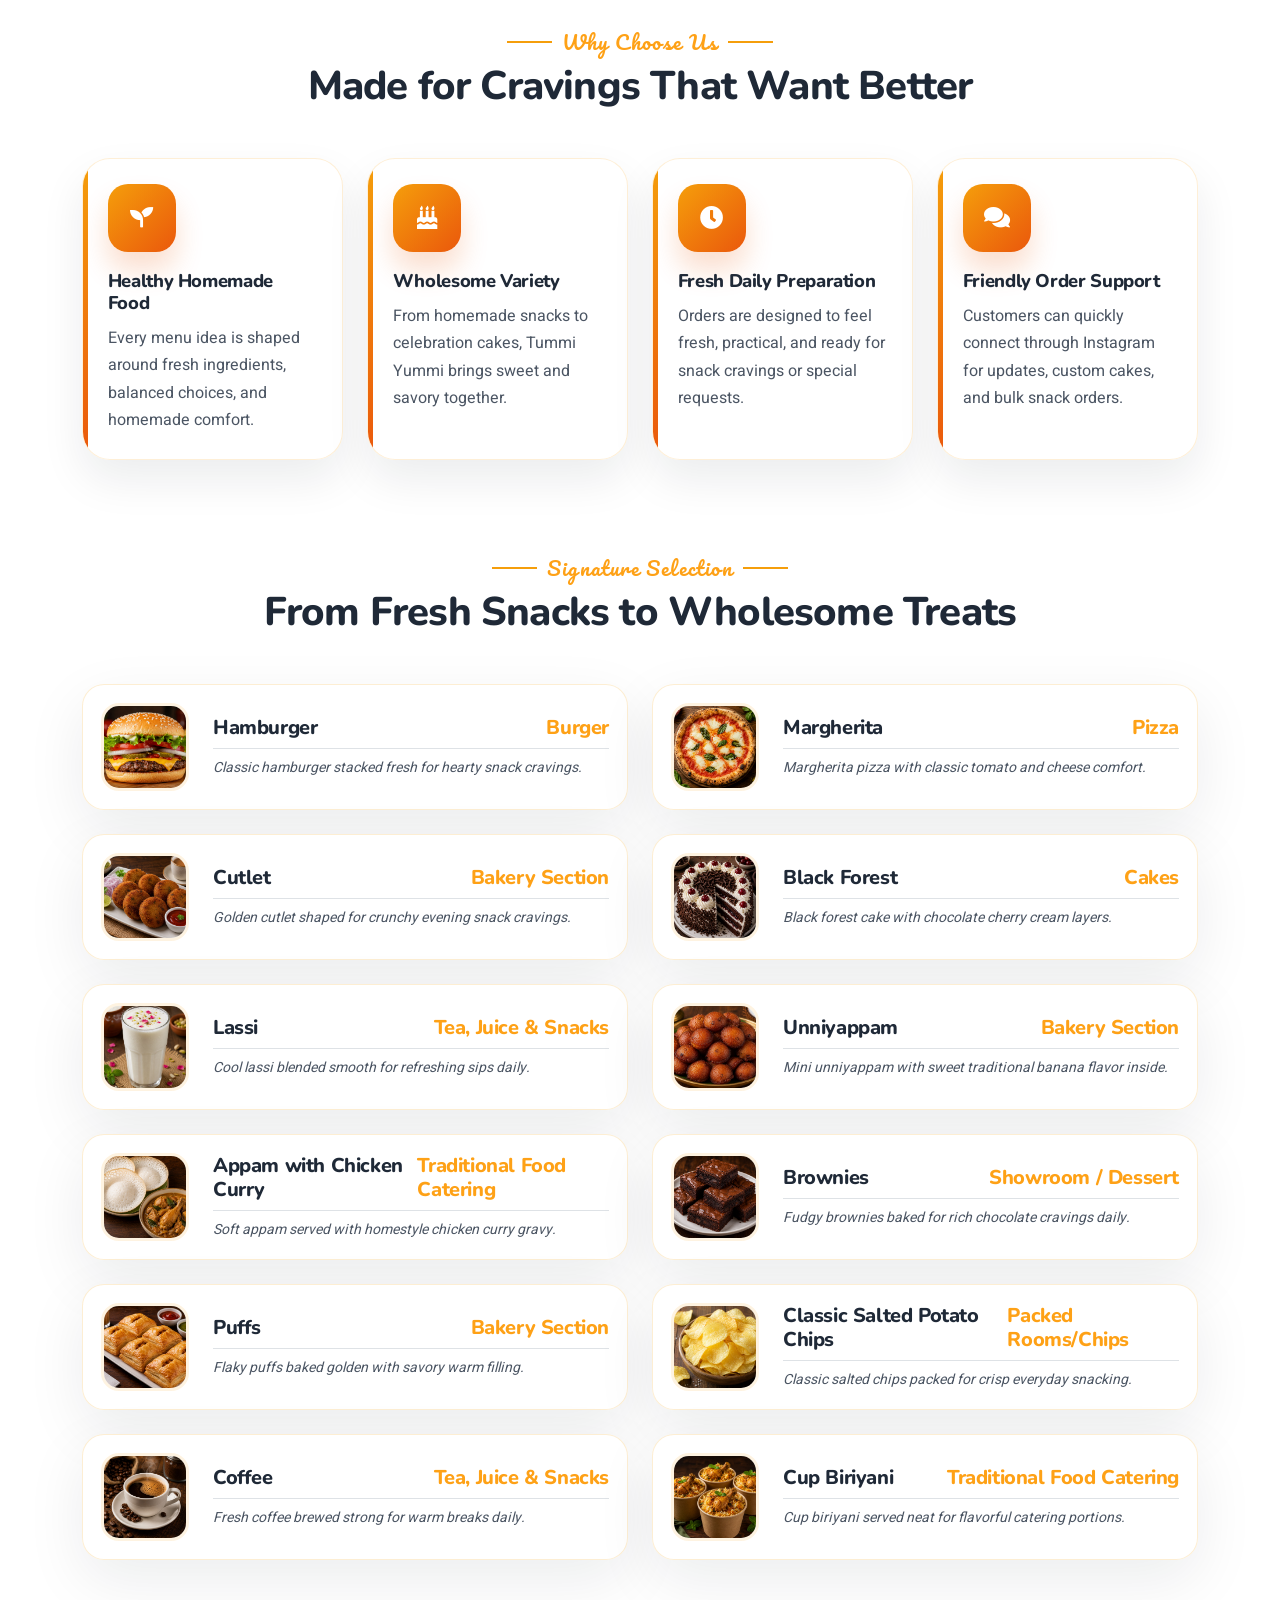
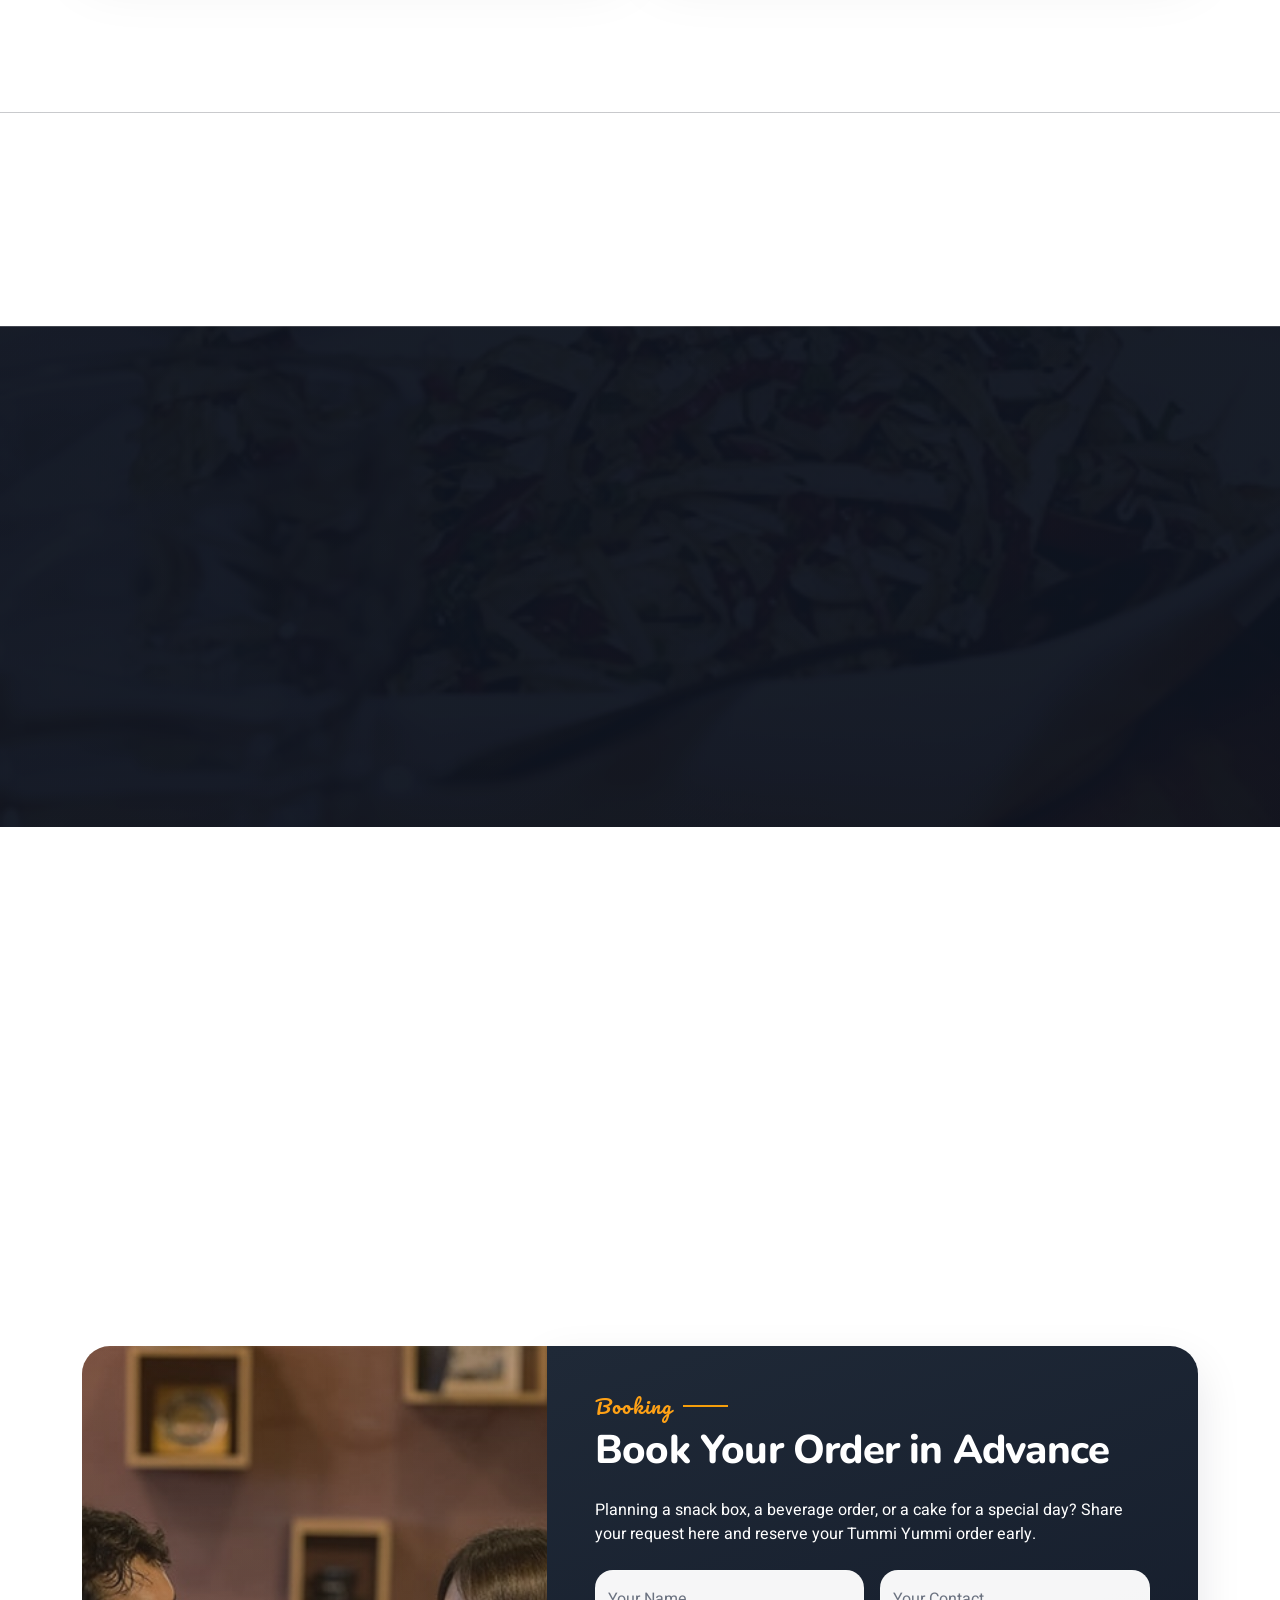
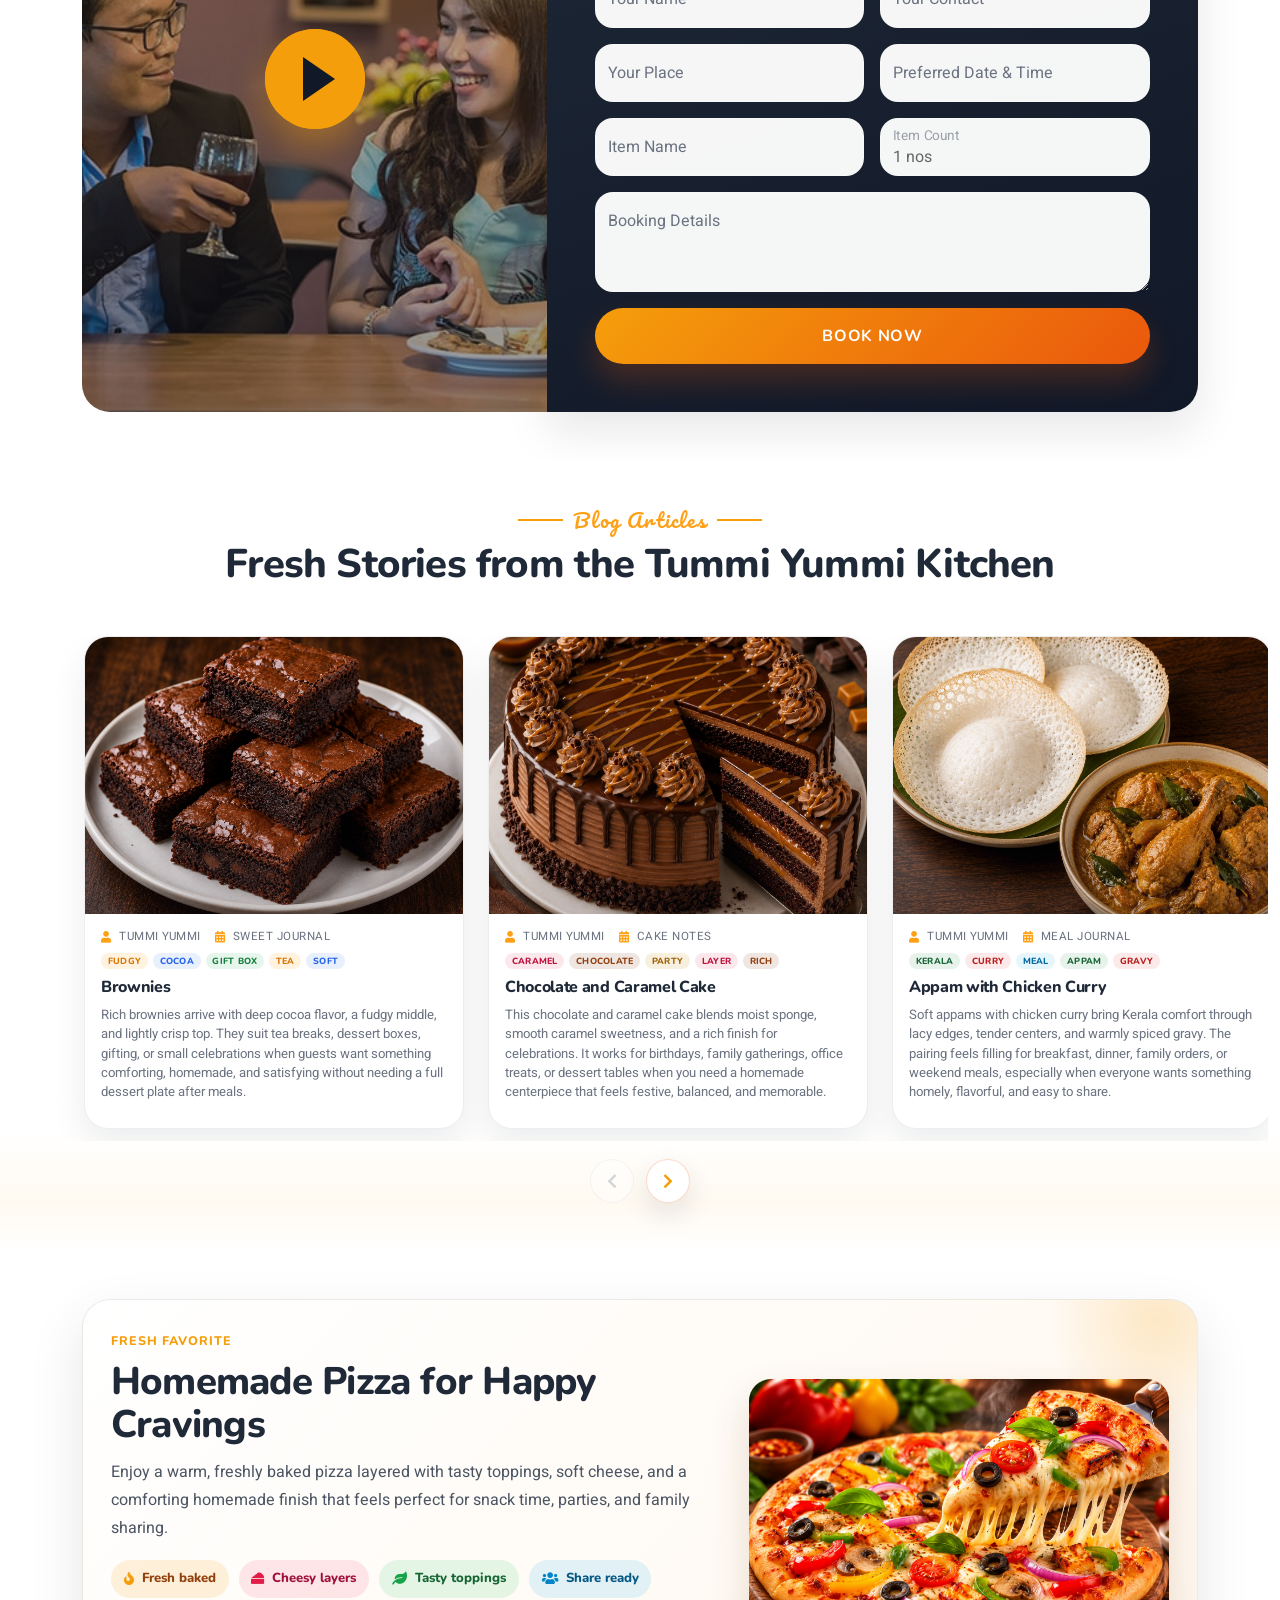
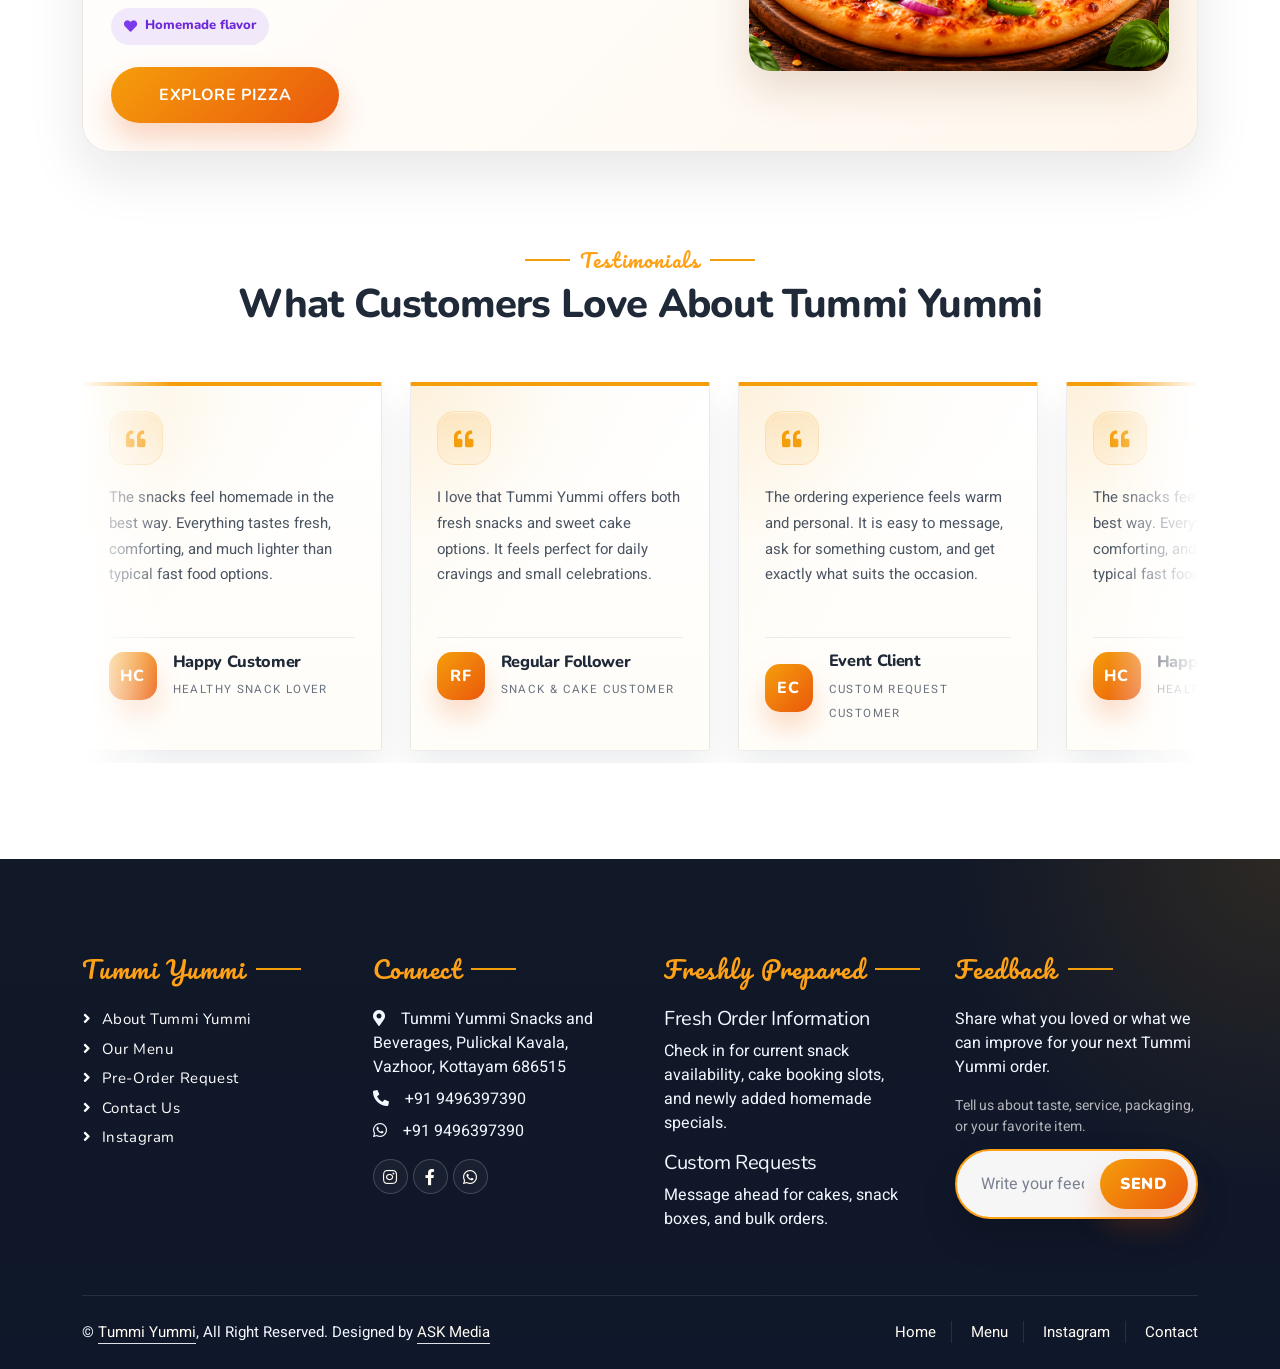
==== commit 4f52b102: "first commitsssyyyyyyyyyyyyyyyy" ====
--- a/index.html
+++ b/index.html
@@ -118,7 +118,7 @@
                         <div class="row g-4 mb-4">
                             <div class="col-sm-6">
                                 <div class="d-flex align-items-center border-start border-5 border-primary px-3">
-                                    <h1 class="flex-shrink-0 display-5 text-primary mb-0" data-toggle="counter-up">121</h1>
+                                    <h1 class="flex-shrink-0 display-5 text-primary mb-0" data-toggle="counter-up">1283</h1>
                                     <div class="ps-4">
                                         <p class="mb-0">Freshly Made</p>
                                         <h6 class="text-uppercase mb-0">Signature Creations</h6>
@@ -127,7 +127,7 @@
                             </div>
                             <div class="col-sm-6">
                                 <div class="d-flex align-items-center border-start border-5 border-primary px-3">
-                                    <h1 class="flex-shrink-0 display-5 text-primary mb-0" data-toggle="counter-up">186</h1>
+                                    <h1 class="flex-shrink-0 display-5 text-primary mb-0" data-toggle="counter-up">1648</h1>
                                     <div class="ps-4">
                                         <p class="mb-0">Delighted</p>
                                         <h6 class="text-uppercase mb-0">Happy Customers</h6>
@@ -337,21 +337,21 @@
                     <div class="tab-content">
                         <div class="tab-pane fade show p-0 active">
                             <div class="row g-4 index-menu-items">
-                                <div class="col-lg-6 menu-filter-item" data-menu-category="burger-items">
+                                <div class="col-lg-6 menu-filter-item" data-menu-category="burger">
                                     <div class="d-flex align-items-center">
-                                        <img class="flex-shrink-0 img-fluid rounded" src="assets/Burger.jpeg" alt="Burger" style="width: 80px;">
+                                        <img class="flex-shrink-0 img-fluid rounded" src="assets/Hamburger.png" alt="Hamburger" style="width: 80px;">
                                         <div class="w-100 d-flex flex-column text-start ps-4">
-                                            <h5 class="d-flex justify-content-between border-bottom pb-2"><span>Burger</span><span class="text-primary">Burger Items</span></h5>
-                                            <small class="fst-italic">Fresh burger stacked for quick satisfying snack bites.</small>
-                                        </div>
-                                    </div>
-                                </div>
-                                <div class="col-lg-6 menu-filter-item" data-menu-category="burger-items">
+                                            <h5 class="d-flex justify-content-between border-bottom pb-2"><span>Hamburger</span><span class="text-primary">Burger</span></h5>
+                                            <small class="fst-italic">Classic hamburger stacked fresh for hearty snack cravings.</small>
+                                        </div>
+                                    </div>
+                                </div>
+                                <div class="col-lg-6 menu-filter-item" data-menu-category="pizza">
                                     <div class="d-flex align-items-center">
-                                        <img class="flex-shrink-0 img-fluid rounded" src="assets/Pizzaa.png" alt="Pizza" style="width: 80px;">
+                                        <img class="flex-shrink-0 img-fluid rounded" src="assets/Margherita.png" alt="Margherita" style="width: 80px;">
                                         <div class="w-100 d-flex flex-column text-start ps-4">
-                                            <h5 class="d-flex justify-content-between border-bottom pb-2"><span>Pizza</span><span class="text-primary">Burger Items</span></h5>
-                                            <small class="fst-italic">Fresh pizza topped and baked for hearty homemade cravings.</small>
+                                            <h5 class="d-flex justify-content-between border-bottom pb-2"><span>Margherita</span><span class="text-primary">Pizza</span></h5>
+                                            <small class="fst-italic">Margherita pizza with classic tomato and cheese comfort.</small>
                                         </div>
                                     </div>
                                 </div>
@@ -418,12 +418,12 @@
                                         </div>
                                     </div>
                                 </div>
-                                <div class="col-lg-6 menu-filter-item" data-menu-category="packing-room">
+                                <div class="col-lg-6 menu-filter-item" data-menu-category="packed-rooms-chips">
                                     <div class="d-flex align-items-center">
-                                        <img class="flex-shrink-0 img-fluid rounded" src="assets/Banana%20Chips.jpeg" alt="Banana Chips" style="width: 80px;">
+                                        <img class="flex-shrink-0 img-fluid rounded" src="assets/Classic%20Salted%20Potato%20Chips.png" alt="Classic Salted Potato Chips" style="width: 80px;">
                                         <div class="w-100 d-flex flex-column text-start ps-4">
-                                            <h5 class="d-flex justify-content-between border-bottom pb-2"><span>Banana Chips</span><span class="text-primary">Packing Room</span></h5>
-                                            <small class="fst-italic">Crispy banana slices packed for crunchy take-home snacking.</small>
+                                            <h5 class="d-flex justify-content-between border-bottom pb-2"><span>Classic Salted Potato Chips</span><span class="text-primary">Packed Rooms/Chips</span></h5>
+                                            <small class="fst-italic">Classic salted chips packed for crisp everyday snacking.</small>
                                         </div>
                                     </div>
                                 </div>
--- a/css/style.css
+++ b/css/style.css
@@ -720,11 +720,11 @@
 
 .mobile-menu-filter {
     position: fixed;
-    top: max(86px, min(42vh, calc(100vh - 430px)));
+    top: max(86px, min(42vh, calc(100vh - 482px)));
     right: 8px;
     z-index: 1045;
     width: 390px;
-    height: 430px;
+    height: 482px;
     touch-action: none;
     user-select: none;
     pointer-events: none;
@@ -794,21 +794,26 @@
 
 .mobile-menu-filter-btn:nth-child(5) {
     top: 208px;
-    right: 136px;
+    right: 150px;
 }
 
 .mobile-menu-filter-btn:nth-child(6) {
     top: 260px;
-    right: 116px;
+    right: 136px;
 }
 
 .mobile-menu-filter-btn:nth-child(7) {
     top: 312px;
-    right: 96px;
+    right: 116px;
 }
 
 .mobile-menu-filter-btn:nth-child(8) {
     top: 364px;
+    right: 96px;
+}
+
+.mobile-menu-filter-btn:nth-child(9) {
+    top: 416px;
     right: 86px;
     width: 252px;
 }
@@ -931,24 +936,25 @@
 }
 
 .mobile-menu-filter.is-left .mobile-menu-filter-btn:nth-child(2),
+.mobile-menu-filter.is-left .mobile-menu-filter-btn:nth-child(7) {
+    left: 116px;
+}
+
+.mobile-menu-filter.is-left .mobile-menu-filter-btn:nth-child(3),
 .mobile-menu-filter.is-left .mobile-menu-filter-btn:nth-child(6) {
-    left: 116px;
-}
-
-.mobile-menu-filter.is-left .mobile-menu-filter-btn:nth-child(3),
+    left: 136px;
+}
+
+.mobile-menu-filter.is-left .mobile-menu-filter-btn:nth-child(4),
 .mobile-menu-filter.is-left .mobile-menu-filter-btn:nth-child(5) {
-    left: 136px;
-}
-
-.mobile-menu-filter.is-left .mobile-menu-filter-btn:nth-child(4) {
     left: 150px;
 }
 
-.mobile-menu-filter.is-left .mobile-menu-filter-btn:nth-child(7) {
+.mobile-menu-filter.is-left .mobile-menu-filter-btn:nth-child(8) {
     left: 96px;
 }
 
-.mobile-menu-filter.is-left .mobile-menu-filter-btn:nth-child(8) {
+.mobile-menu-filter.is-left .mobile-menu-filter-btn:nth-child(9) {
     left: 86px;
 }
 
@@ -2820,8 +2826,8 @@
     .mobile-menu-filter {
         display: block;
         width: 308px;
-        height: 360px;
-        top: max(86px, min(42vh, calc(100vh - 360px)));
+        height: 404px;
+        top: max(86px, min(42vh, calc(100vh - 404px)));
         right: 10px;
     }
 
@@ -2856,21 +2862,26 @@
 
     .mobile-menu-filter-btn:nth-child(5) {
         top: 176px;
-        right: 94px;
+        right: 104px;
     }
 
     .mobile-menu-filter-btn:nth-child(6) {
         top: 220px;
-        right: 82px;
+        right: 94px;
     }
 
     .mobile-menu-filter-btn:nth-child(7) {
         top: 264px;
-        right: 70px;
+        right: 82px;
     }
 
     .mobile-menu-filter-btn:nth-child(8) {
         top: 308px;
+        right: 70px;
+    }
+
+    .mobile-menu-filter-btn:nth-child(9) {
+        top: 352px;
         right: 62px;
         width: min(212px, calc(100vw - 94px));
     }
@@ -2914,24 +2925,25 @@
     }
 
     .mobile-menu-filter.is-left .mobile-menu-filter-btn:nth-child(2),
+    .mobile-menu-filter.is-left .mobile-menu-filter-btn:nth-child(7) {
+        left: 82px;
+    }
+
+    .mobile-menu-filter.is-left .mobile-menu-filter-btn:nth-child(3),
     .mobile-menu-filter.is-left .mobile-menu-filter-btn:nth-child(6) {
-        left: 82px;
-    }
-
-    .mobile-menu-filter.is-left .mobile-menu-filter-btn:nth-child(3),
+        left: 94px;
+    }
+
+    .mobile-menu-filter.is-left .mobile-menu-filter-btn:nth-child(4),
     .mobile-menu-filter.is-left .mobile-menu-filter-btn:nth-child(5) {
-        left: 94px;
-    }
-
-    .mobile-menu-filter.is-left .mobile-menu-filter-btn:nth-child(4) {
         left: 104px;
     }
 
-    .mobile-menu-filter.is-left .mobile-menu-filter-btn:nth-child(7) {
+    .mobile-menu-filter.is-left .mobile-menu-filter-btn:nth-child(8) {
         left: 70px;
     }
 
-    .mobile-menu-filter.is-left .mobile-menu-filter-btn:nth-child(8) {
+    .mobile-menu-filter.is-left .mobile-menu-filter-btn:nth-child(9) {
         left: 62px;
     }
 
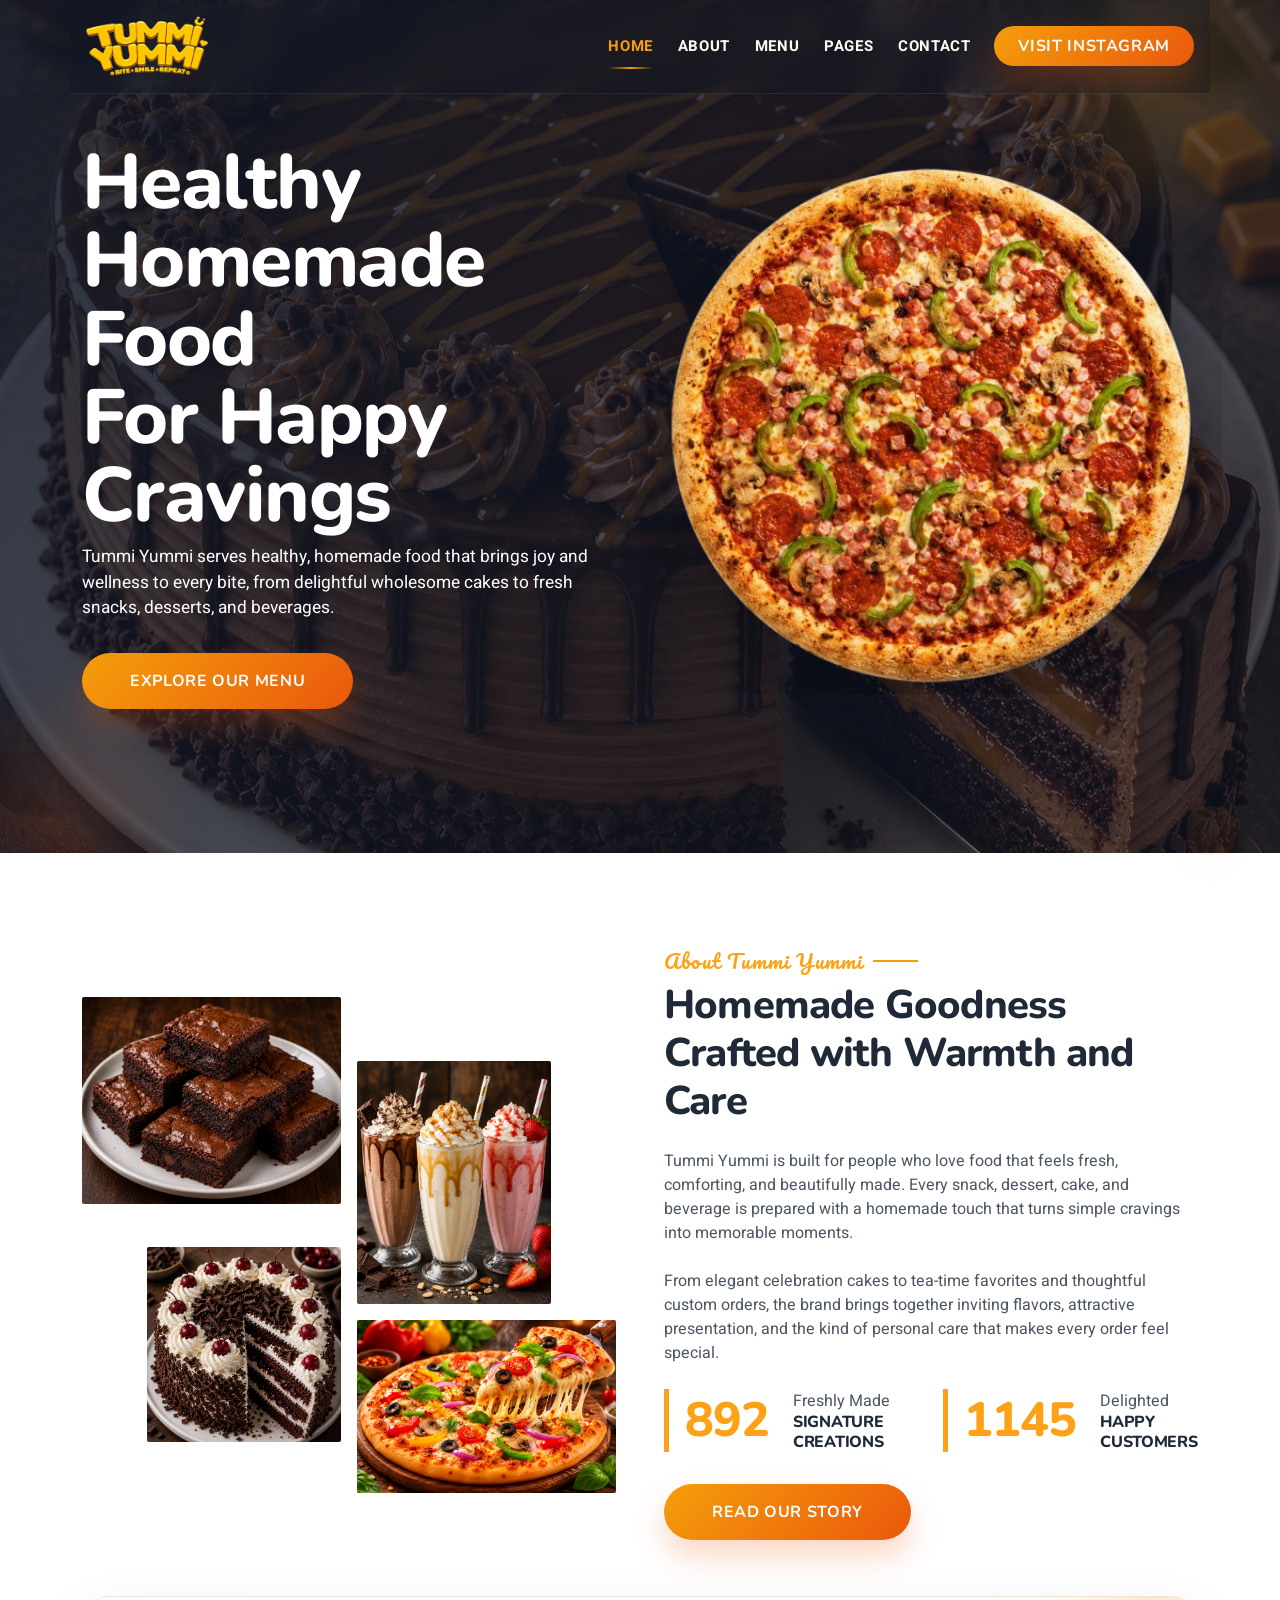
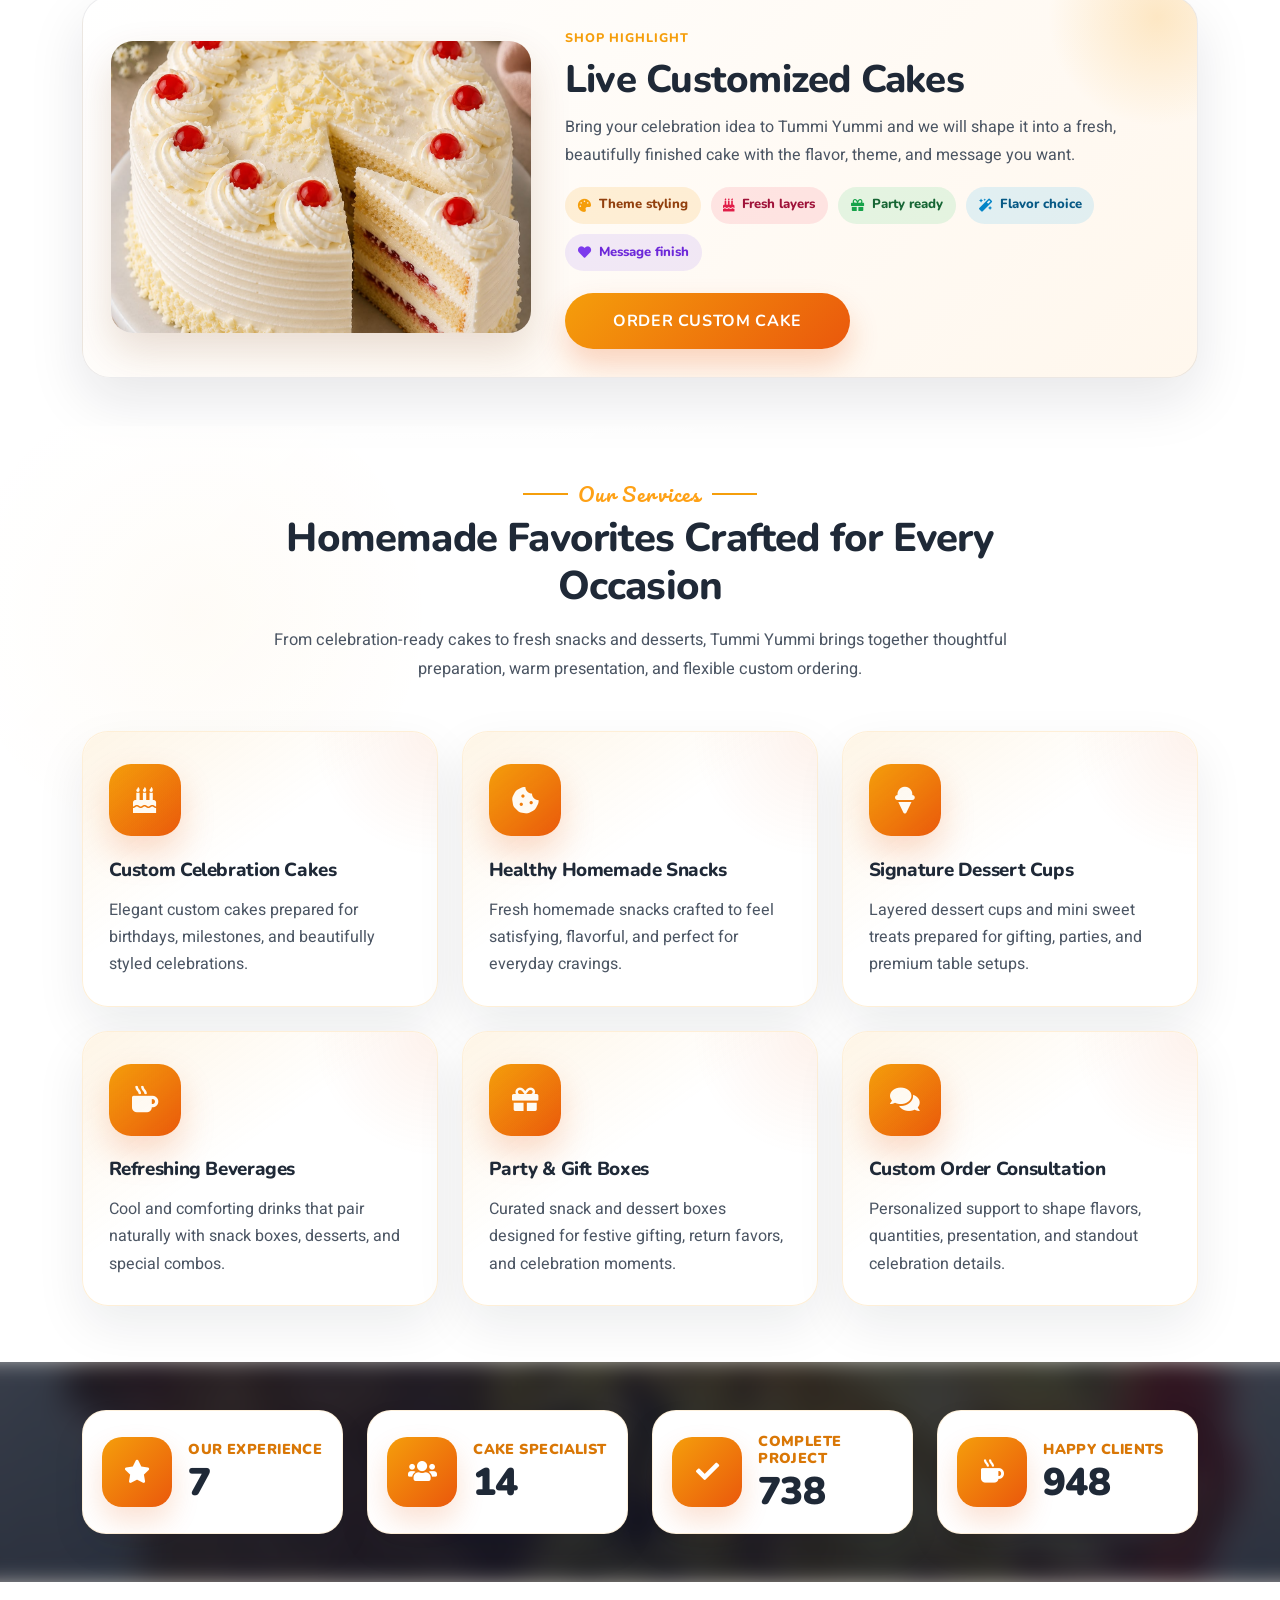
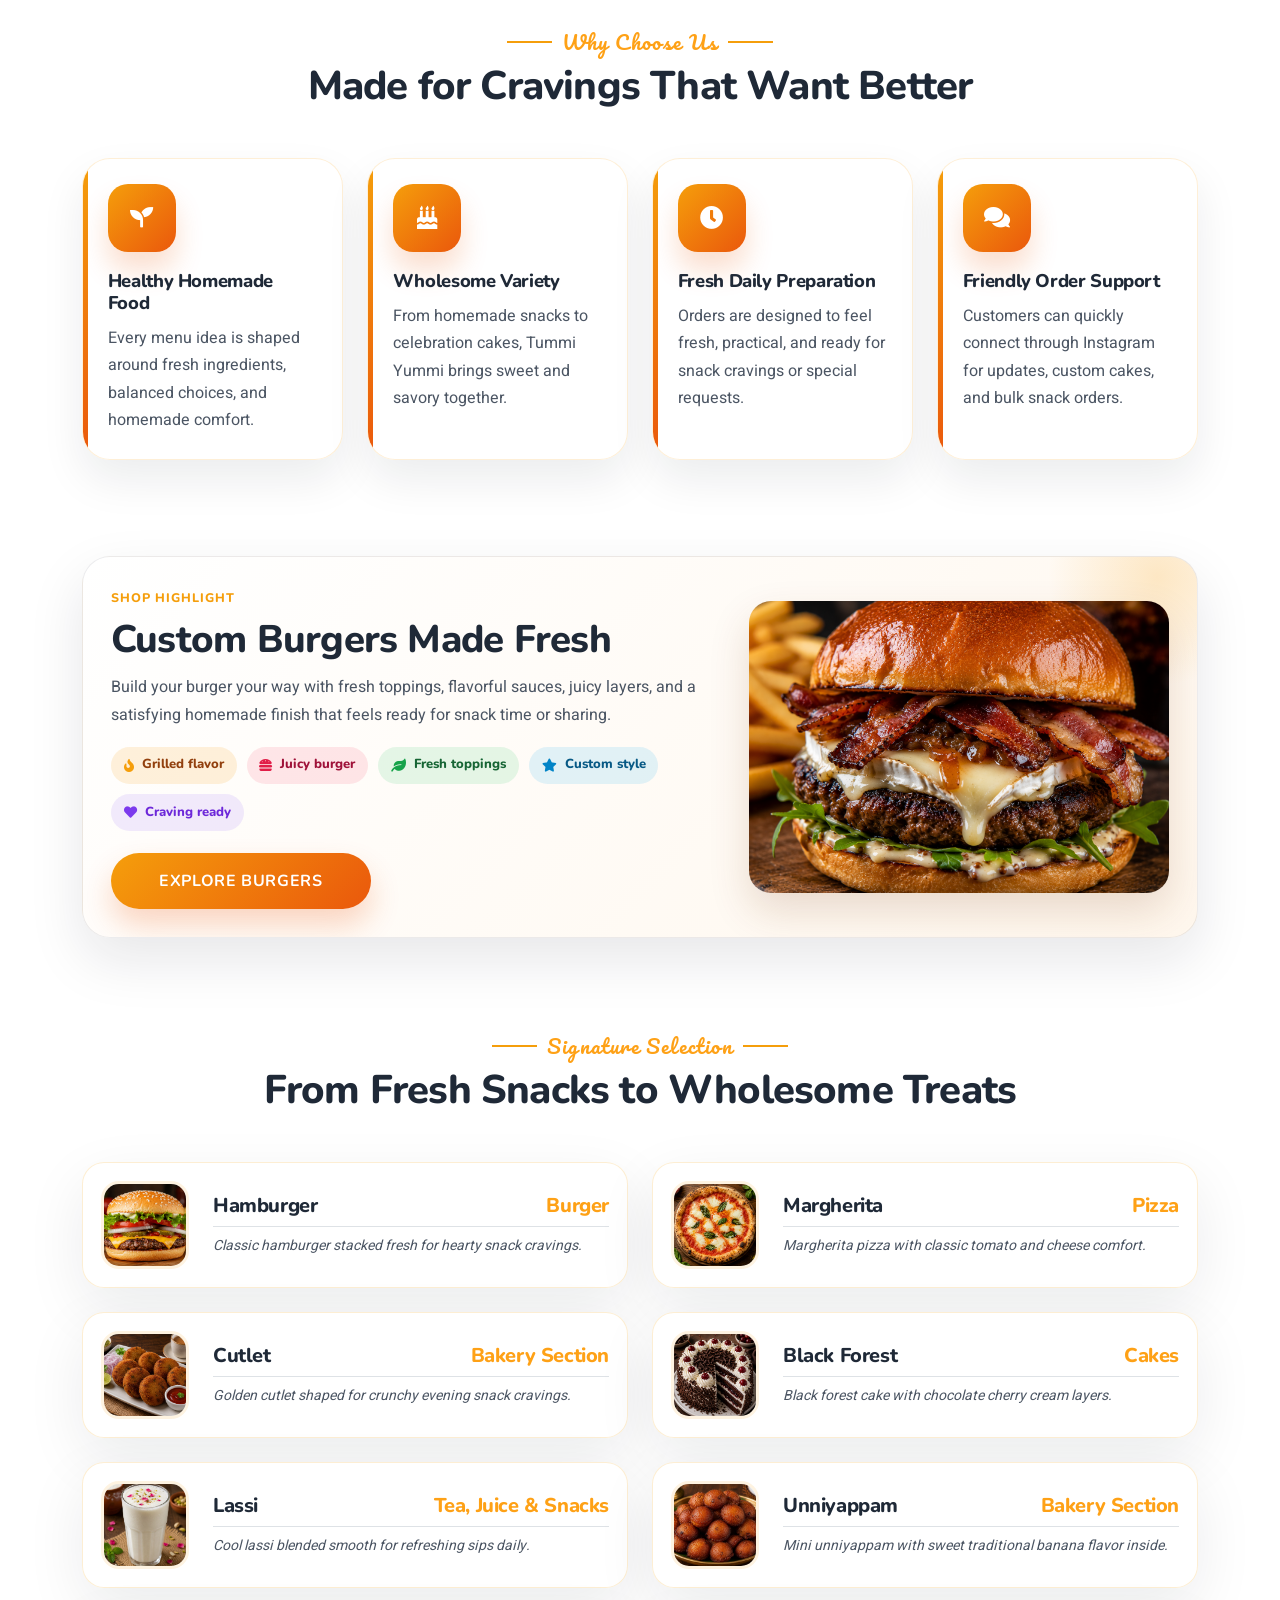
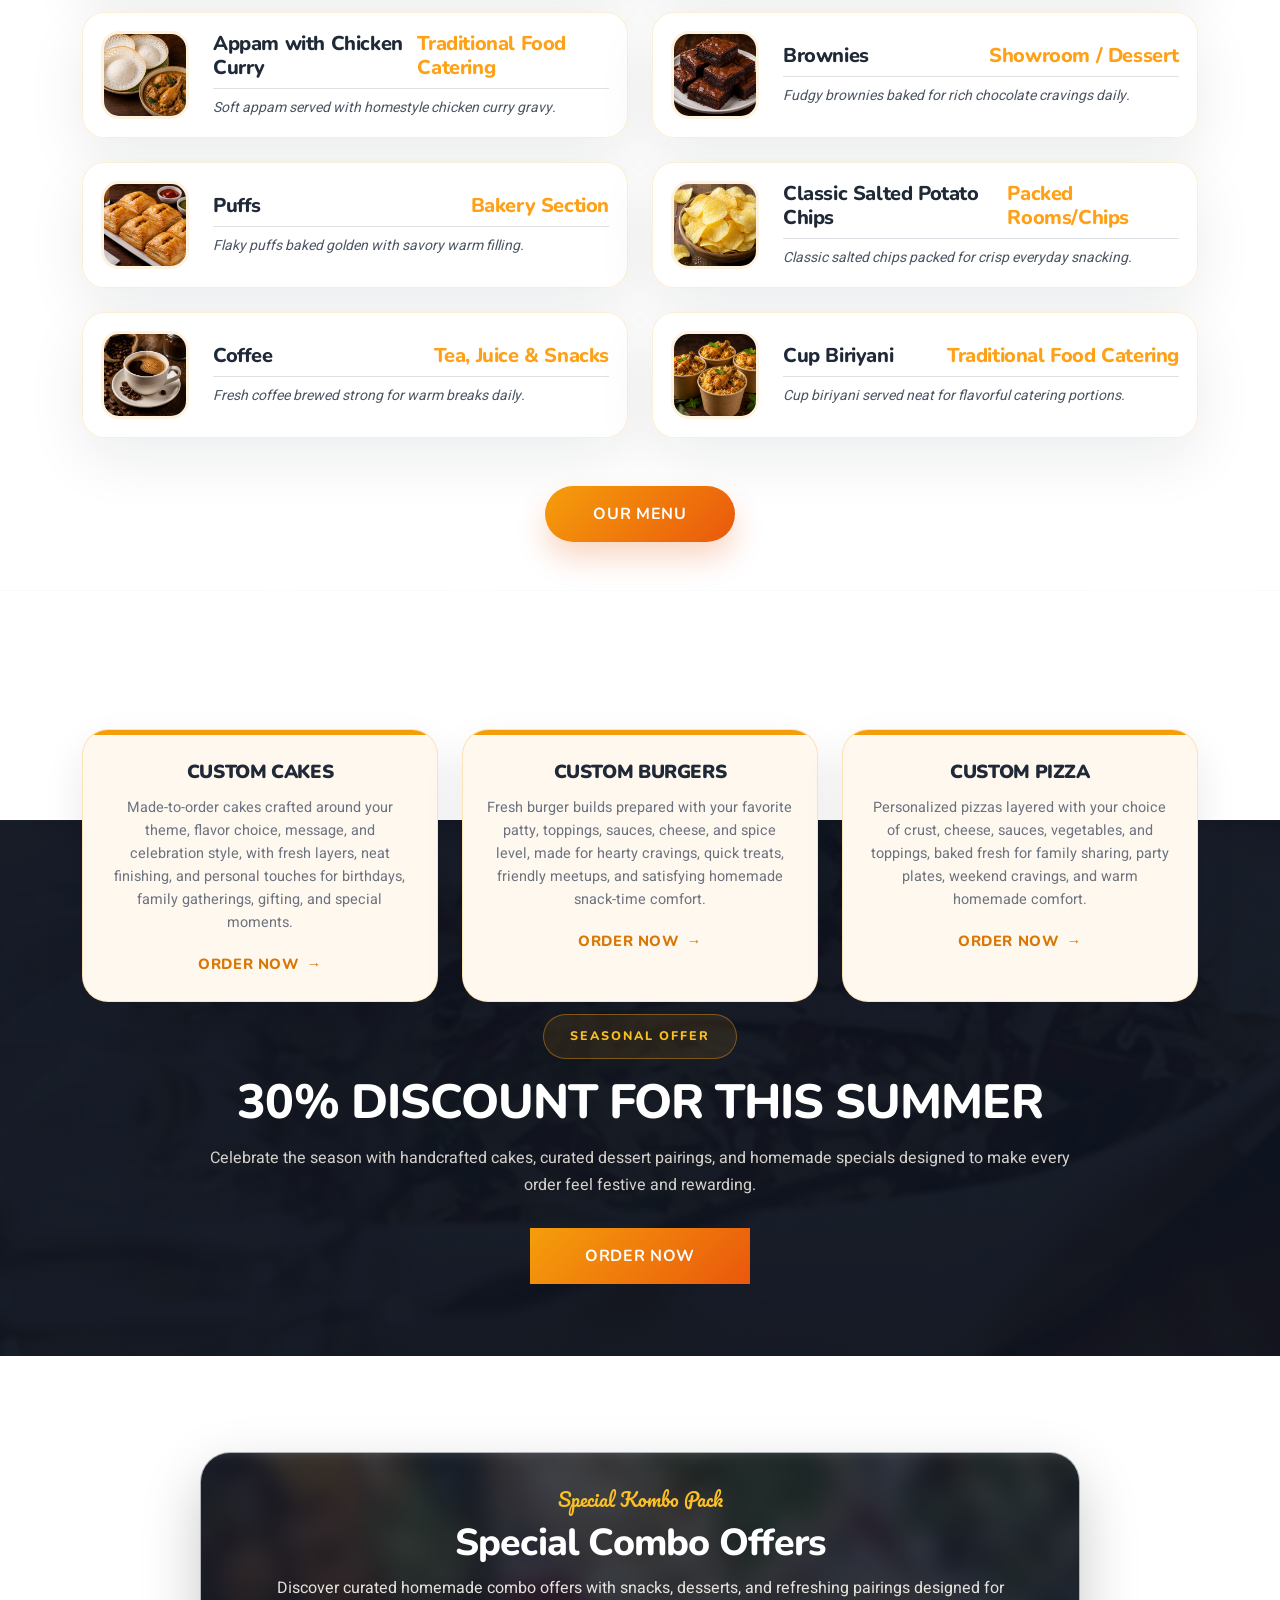
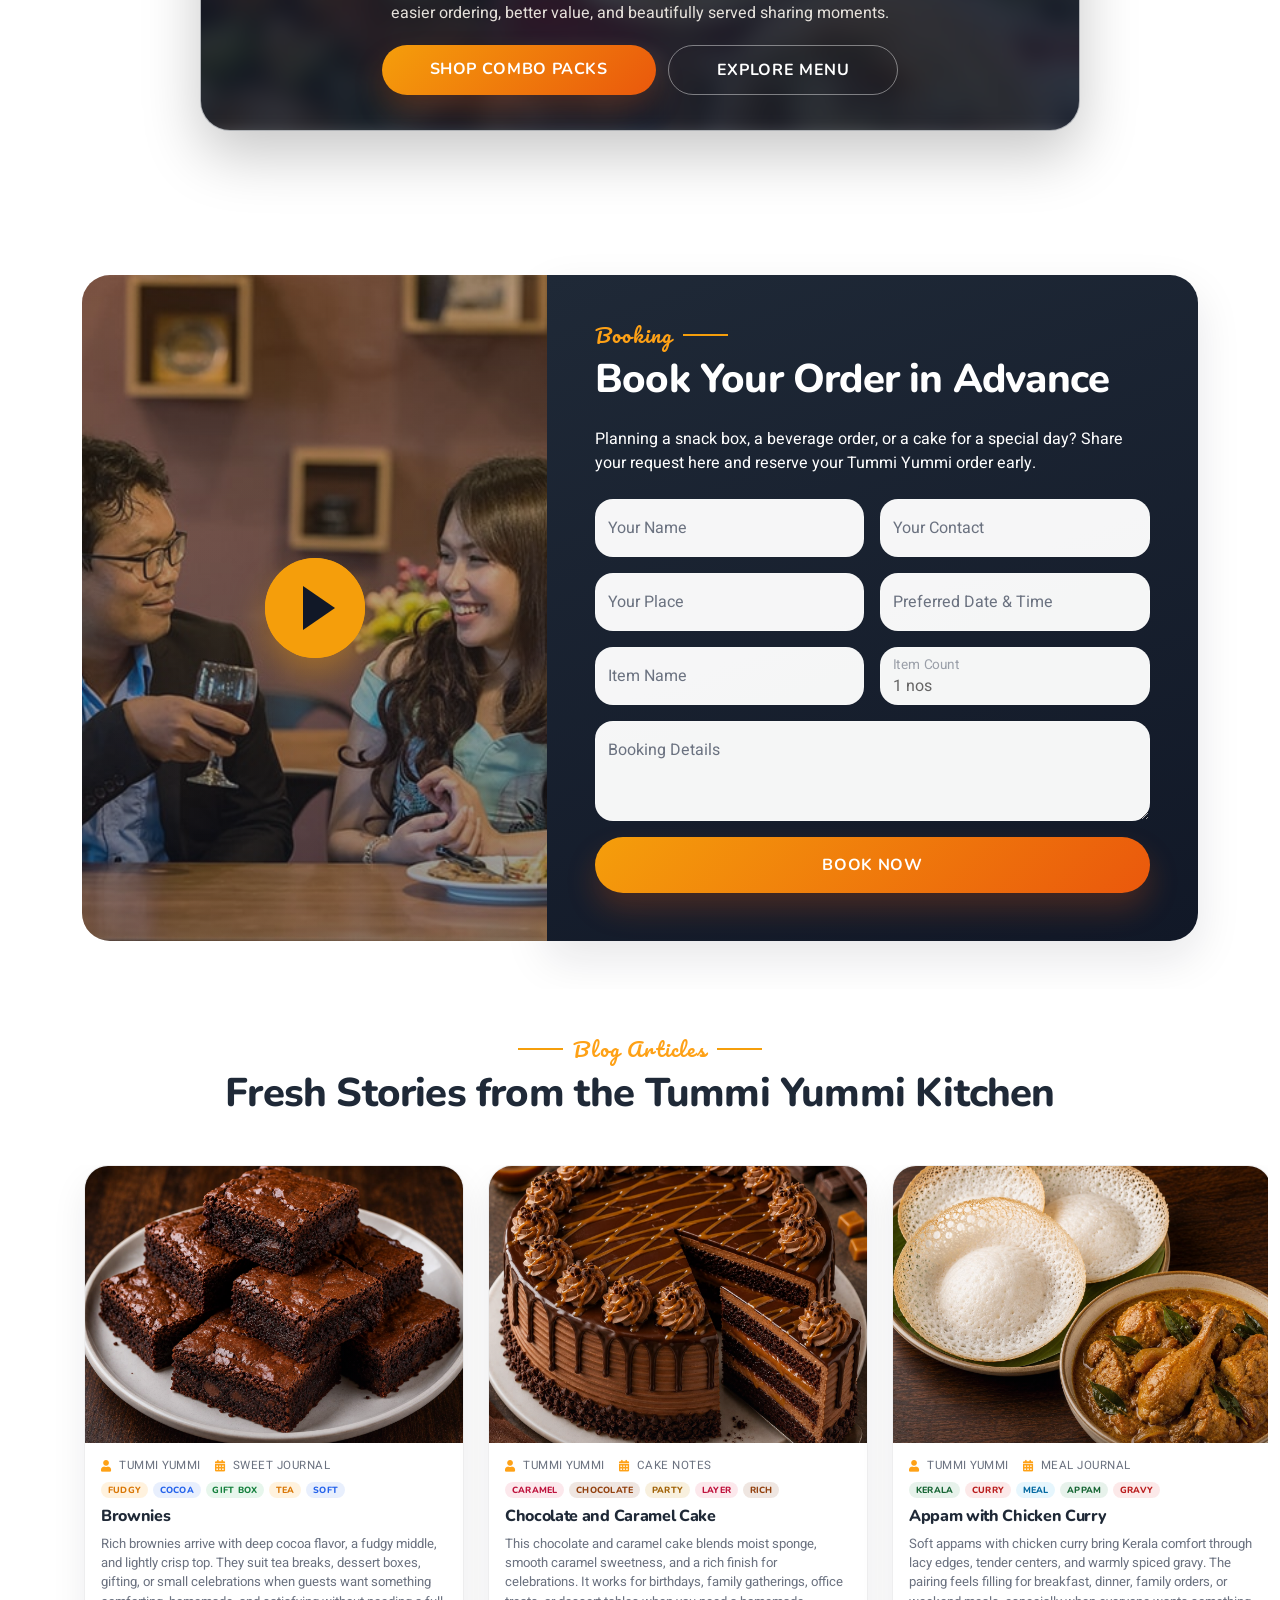
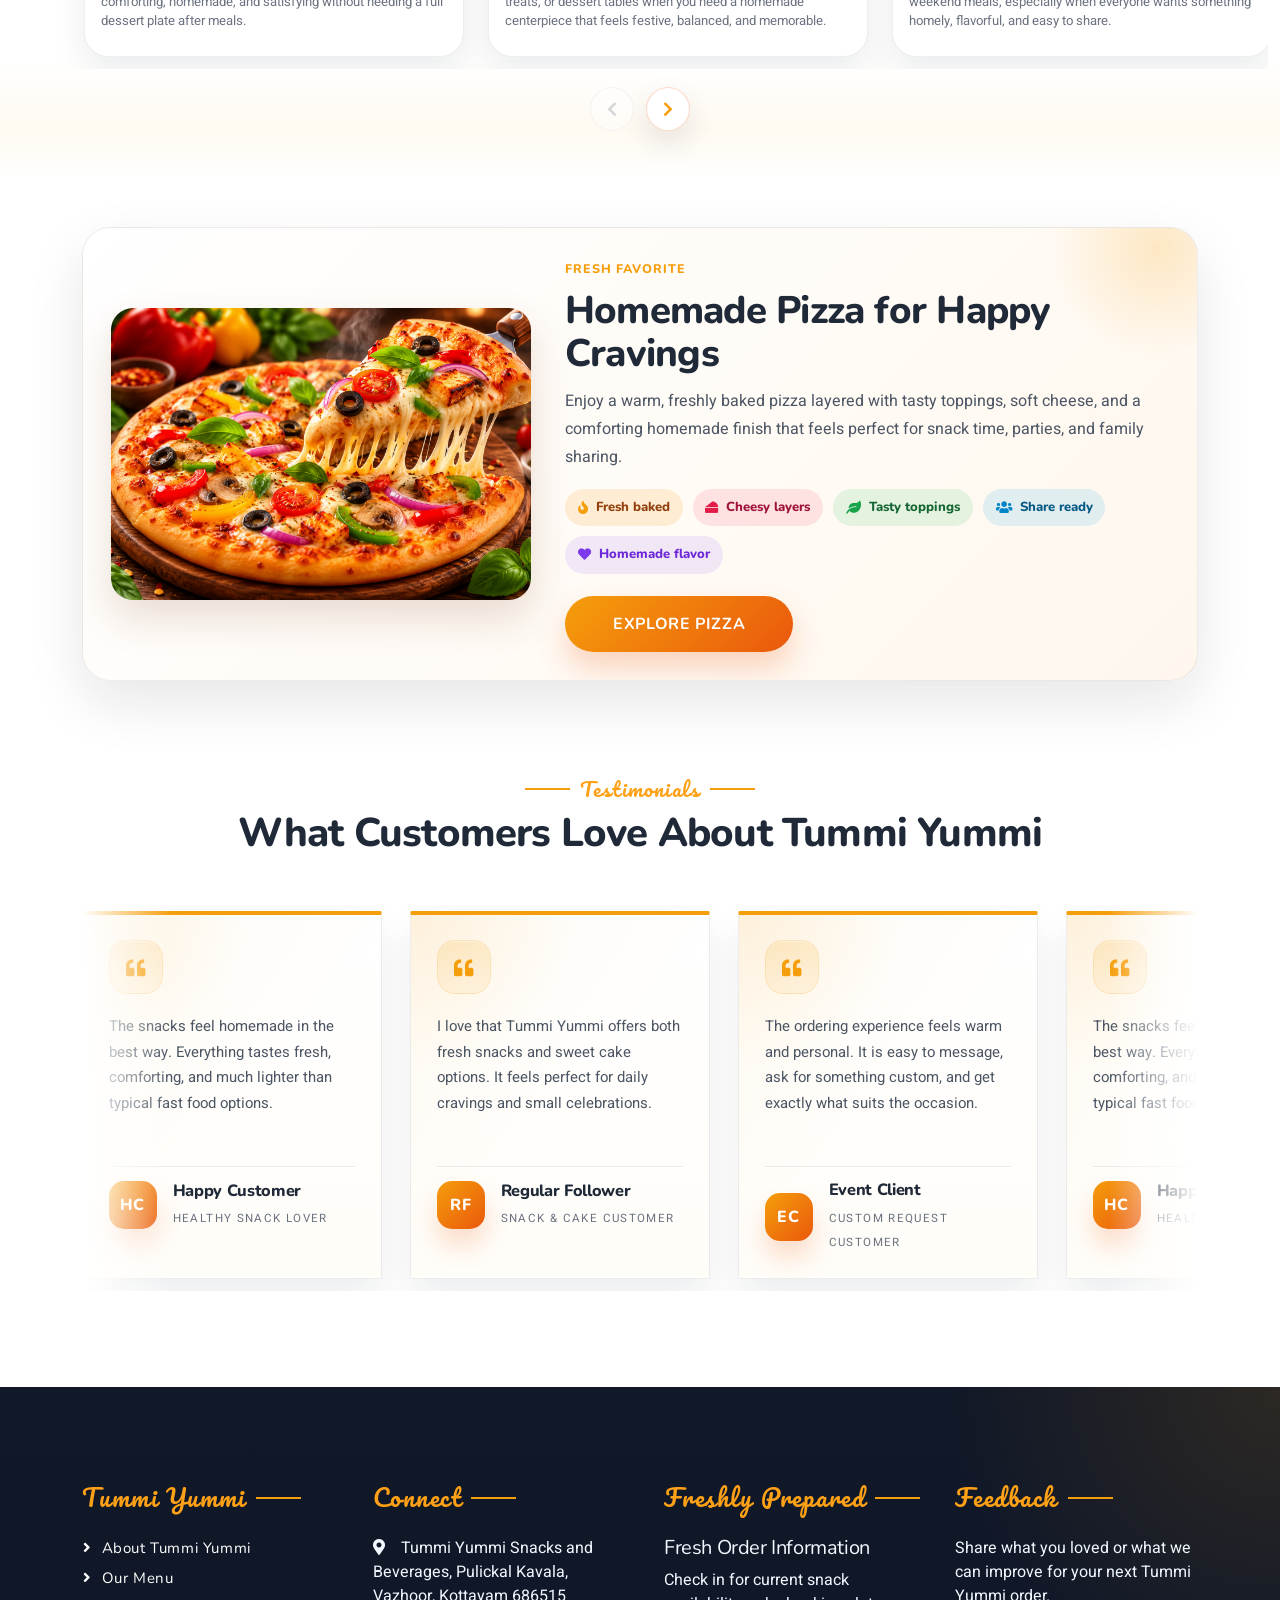
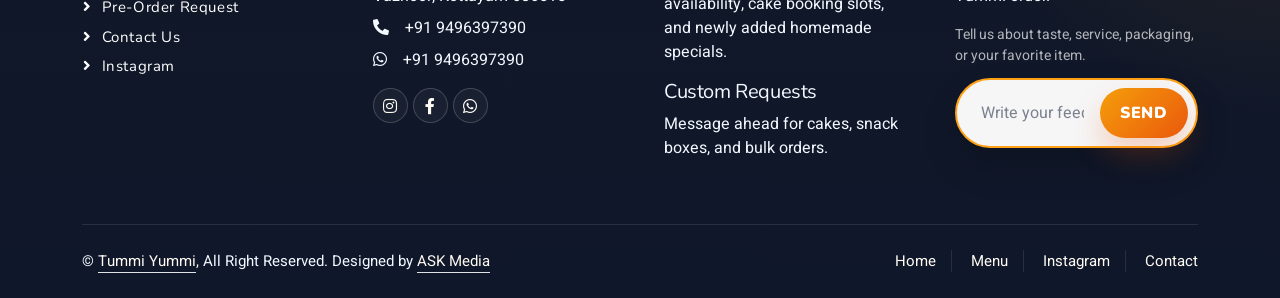
==== commit d3df4162: "first commitsssyyyyyyyyyyyyyyyyyyy" ====
--- a/index.html
+++ b/index.html
@@ -249,7 +249,7 @@
                             </div>
                             <div>
                                 <h6>Complete Project</h6>
-                                <h2 data-toggle="counter-up" data-counterup-beginat="0" data-counterup-time="2000">135</h2>
+                                <h2 data-toggle="counter-up" data-counterup-beginat="0" data-counterup-time="2000">1283</h2>
                             </div>
                         </div>
                     </div>
@@ -260,7 +260,7 @@
                             </div>
                             <div>
                                 <h6>Happy Clients</h6>
-                                <h2 data-toggle="counter-up" data-counterup-beginat="0" data-counterup-time="2000">248</h2>
+                                <h2 data-toggle="counter-up" data-counterup-beginat="0" data-counterup-time="2000">1648</h2>
                             </div>
                         </div>
                     </div>
@@ -325,6 +325,31 @@
             </div>
         </div>
         <!-- Why Choose Us End -->
+
+        <!-- Burger Highlight Start -->
+        <div class="container-fluid py-5">
+            <div class="container">
+                <div class="about-highlight-panel burger-highlight-panel wow fadeInUp" data-wow-delay="0.2s">
+                    <div class="about-highlight-content">
+                        <span class="about-highlight-kicker">Shop Highlight</span>
+                        <h2>Custom Burgers Made Fresh</h2>
+                        <p>Build your burger your way with fresh toppings, flavorful sauces, juicy layers, and a satisfying homemade finish that feels ready for snack time or sharing.</p>
+                        <div class="about-highlight-points">
+                            <span class="highlight-pill-amber"><i class="fa fa-fire"></i> Grilled flavor</span>
+                            <span class="highlight-pill-rose"><i class="fa fa-hamburger"></i> Juicy burger</span>
+                            <span class="highlight-pill-leaf"><i class="fa fa-leaf"></i> Fresh toppings</span>
+                            <span class="highlight-pill-sky"><i class="fa fa-star"></i> Custom style</span>
+                            <span class="highlight-pill-violet"><i class="fa fa-heart"></i> Craving ready</span>
+                        </div>
+                        <a class="btn btn-primary py-3 px-5" href="menu.html">Explore Burgers</a>
+                    </div>
+                    <div class="about-highlight-media">
+                        <img src="assets/Brie%20%26%20Bacon%20Burger.png" alt="Brie and bacon burger">
+                    </div>
+                </div>
+            </div>
+        </div>
+        <!-- Burger Highlight End -->
 
         <!-- Menu Start -->
         <div class="container-fluid menu-section pt-4 pb-5">
@@ -463,27 +488,27 @@
                     <div class="col-lg-4 col-md-6 wow fadeInUp" data-wow-delay="0.1s">
                         <article class="promo-story-card">
                             <div class="promo-story-card-inner">
-                                <h3>Birthday Cake</h3>
-                                <p>Signature birthday cakes crafted for memorable celebrations, cozy gatherings, and beautifully served sweet moments.</p>
-                                <a href="contact.html">Read More</a>
+                                <h3>Custom Cakes</h3>
+                                <p>Made-to-order cakes crafted around your theme, flavor choice, message, and celebration style, with fresh layers, neat finishing, and personal touches for birthdays, family gatherings, gifting, and special moments.</p>
+                                <a href="booking.html">Order Now</a>
                             </div>
                         </article>
                     </div>
                     <div class="col-lg-4 col-md-6 wow fadeInUp" data-wow-delay="0.3s">
                         <article class="promo-story-card">
                             <div class="promo-story-card-inner">
-                                <h3>Wedding Cake</h3>
-                                <p>Elegant custom creations prepared to feel timeless, personal, and beautifully styled for your wedding day.</p>
-                                <a href="booking.html">Read More</a>
+                                <h3>Custom Burgers</h3>
+                                <p>Fresh burger builds prepared with your favorite patty, toppings, sauces, cheese, and spice level, made for hearty cravings, quick treats, friendly meetups, and satisfying homemade snack-time comfort.</p>
+                                <a href="booking.html">Order Now</a>
                             </div>
                         </article>
                     </div>
                     <div class="col-lg-4 col-md-6 wow fadeInUp" data-wow-delay="0.5s">
                         <article class="promo-story-card">
                             <div class="promo-story-card-inner">
-                                <h3>Custom Cake</h3>
-                                <p>Made-to-order cakes and dessert ideas designed around your event theme, serving style, and favorite flavors.</p>
-                                <a href="contact.html">Read More</a>
+                                <h3>Custom Pizza</h3>
+                                <p>Personalized pizzas layered with your choice of crust, cheese, sauces, vegetables, and toppings, baked fresh for family sharing, party plates, weekend cravings, and warm homemade comfort.</p>
+                                <a href="booking.html">Order Now</a>
                             </div>
                         </article>
                     </div>
@@ -940,6 +965,9 @@
         <div class="container-fluid py-5">
             <div class="container">
                 <div class="about-highlight-panel pizza-highlight-panel wow fadeInUp" data-wow-delay="0.2s">
+                    <div class="about-highlight-media">
+                        <img src="assets/Pizzaa.png" alt="Homemade pizza">
+                    </div>
                     <div class="about-highlight-content">
                         <span class="about-highlight-kicker">Fresh Favorite</span>
                         <h2>Homemade Pizza for Happy Cravings</h2>
@@ -952,9 +980,6 @@
                             <span class="highlight-pill-violet"><i class="fa fa-heart"></i> Homemade flavor</span>
                         </div>
                         <a class="btn btn-primary py-3 px-5" href="menu.html">Explore Pizza</a>
-                    </div>
-                    <div class="about-highlight-media">
-                        <img src="assets/Pizzaa.png" alt="Homemade pizza">
                     </div>
                 </div>
             </div>
--- a/css/style.css
+++ b/css/style.css
@@ -413,6 +413,10 @@
 }
 
 .pizza-highlight-panel {
+    margin-top: 0;
+}
+
+.burger-highlight-panel {
     grid-template-columns: minmax(0, 1fr) minmax(260px, 420px);
     margin-top: 0;
 }
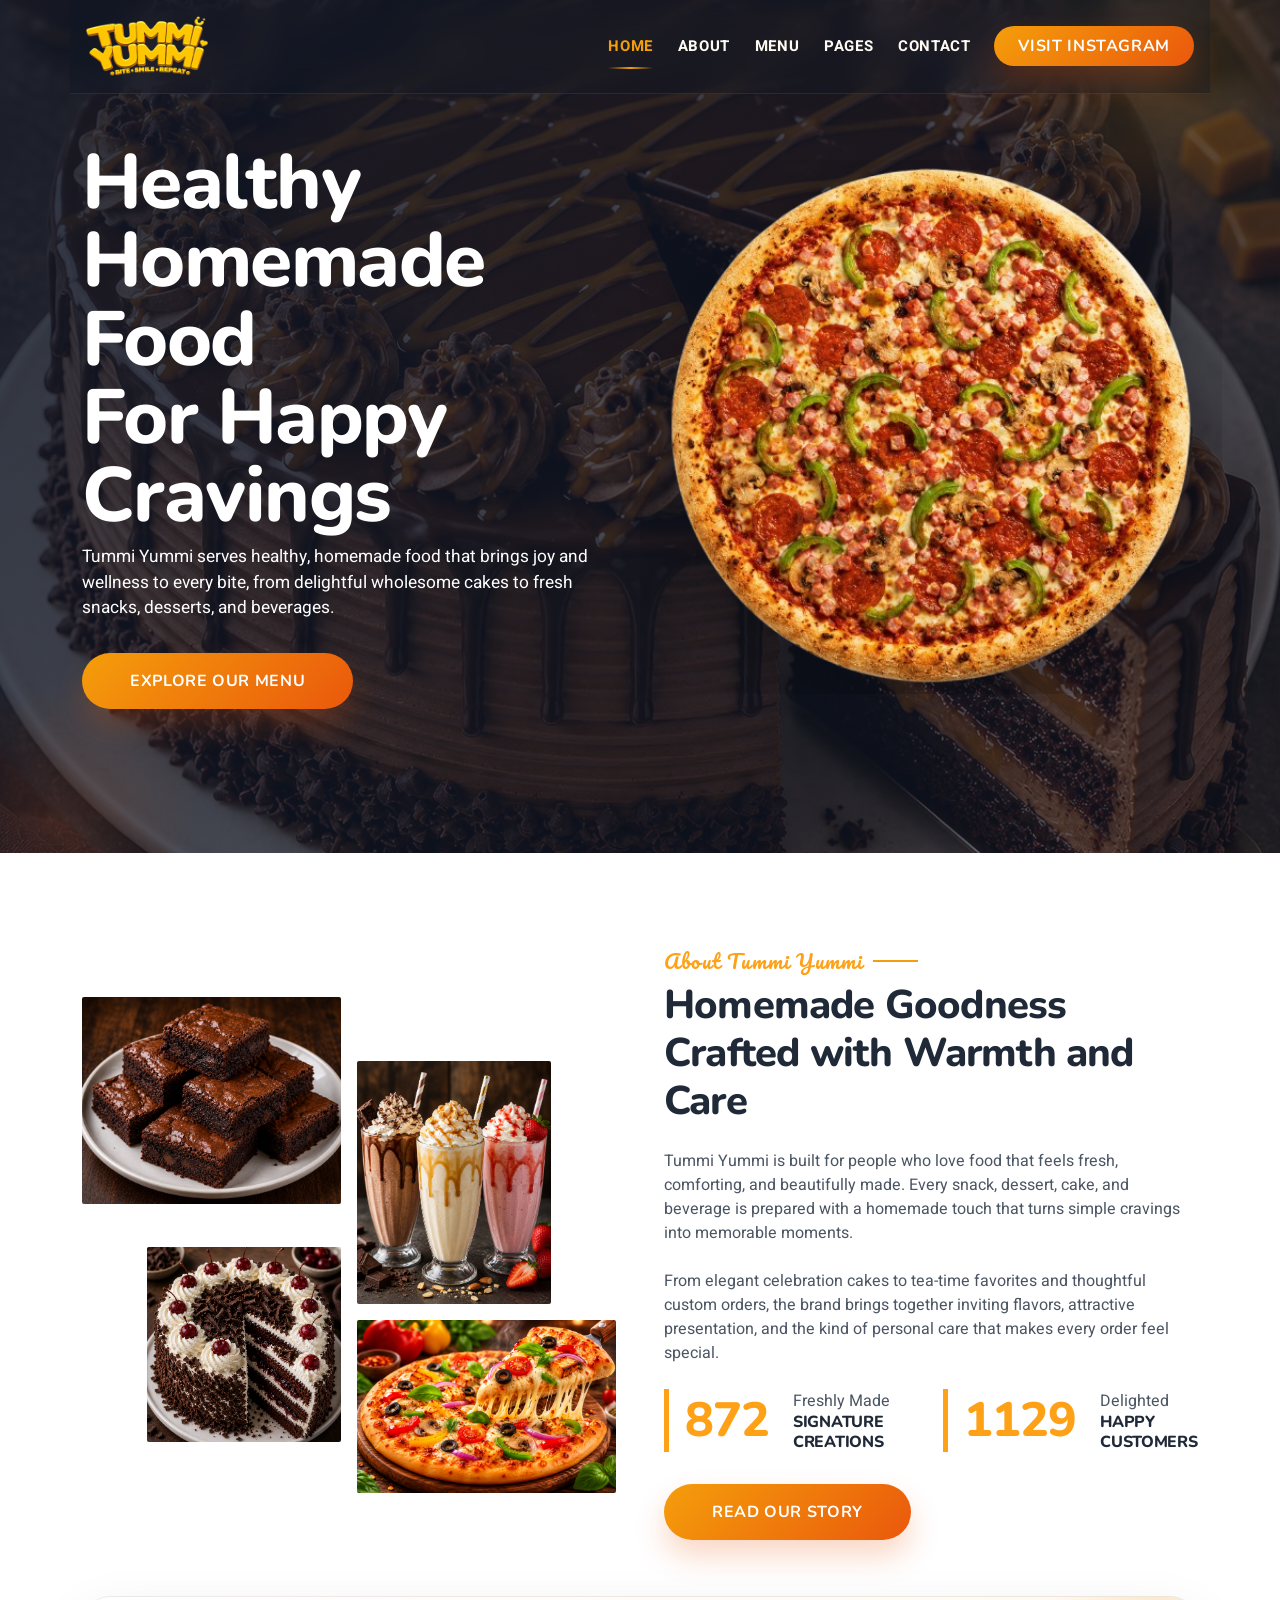
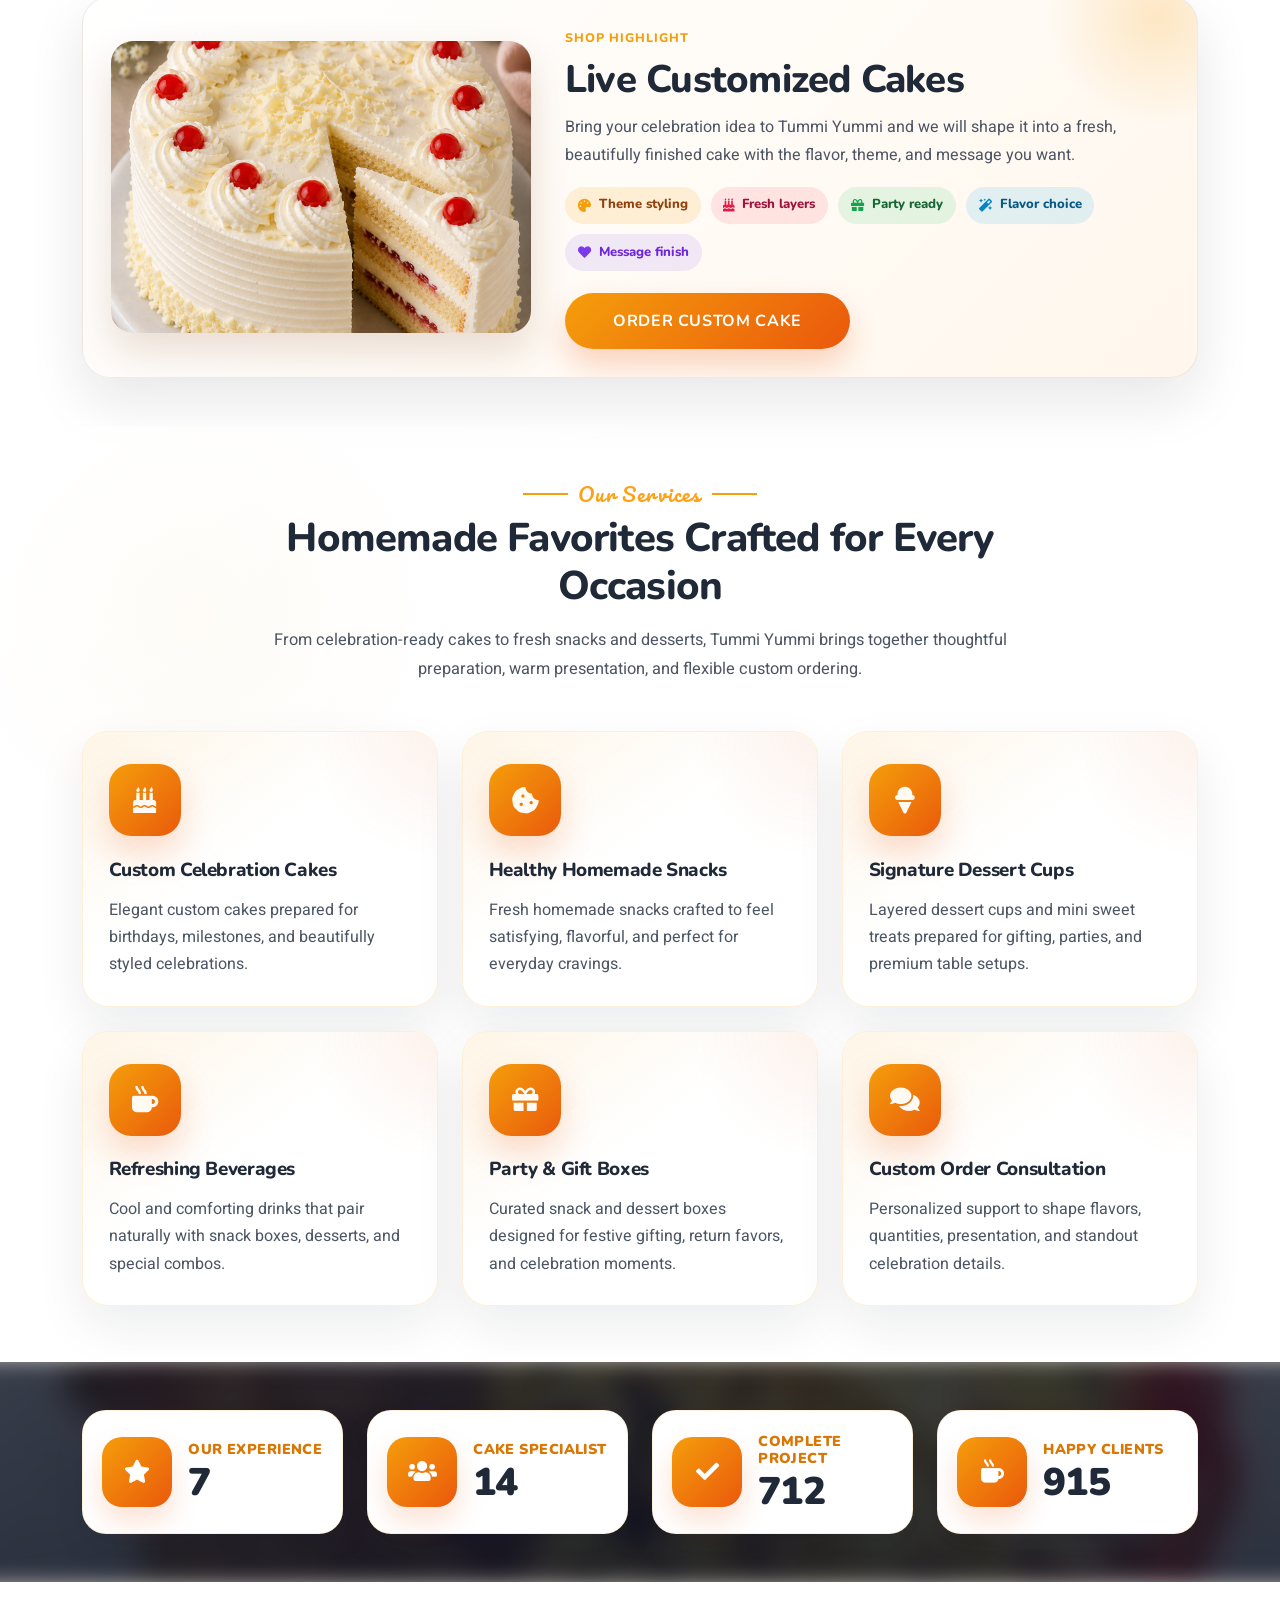
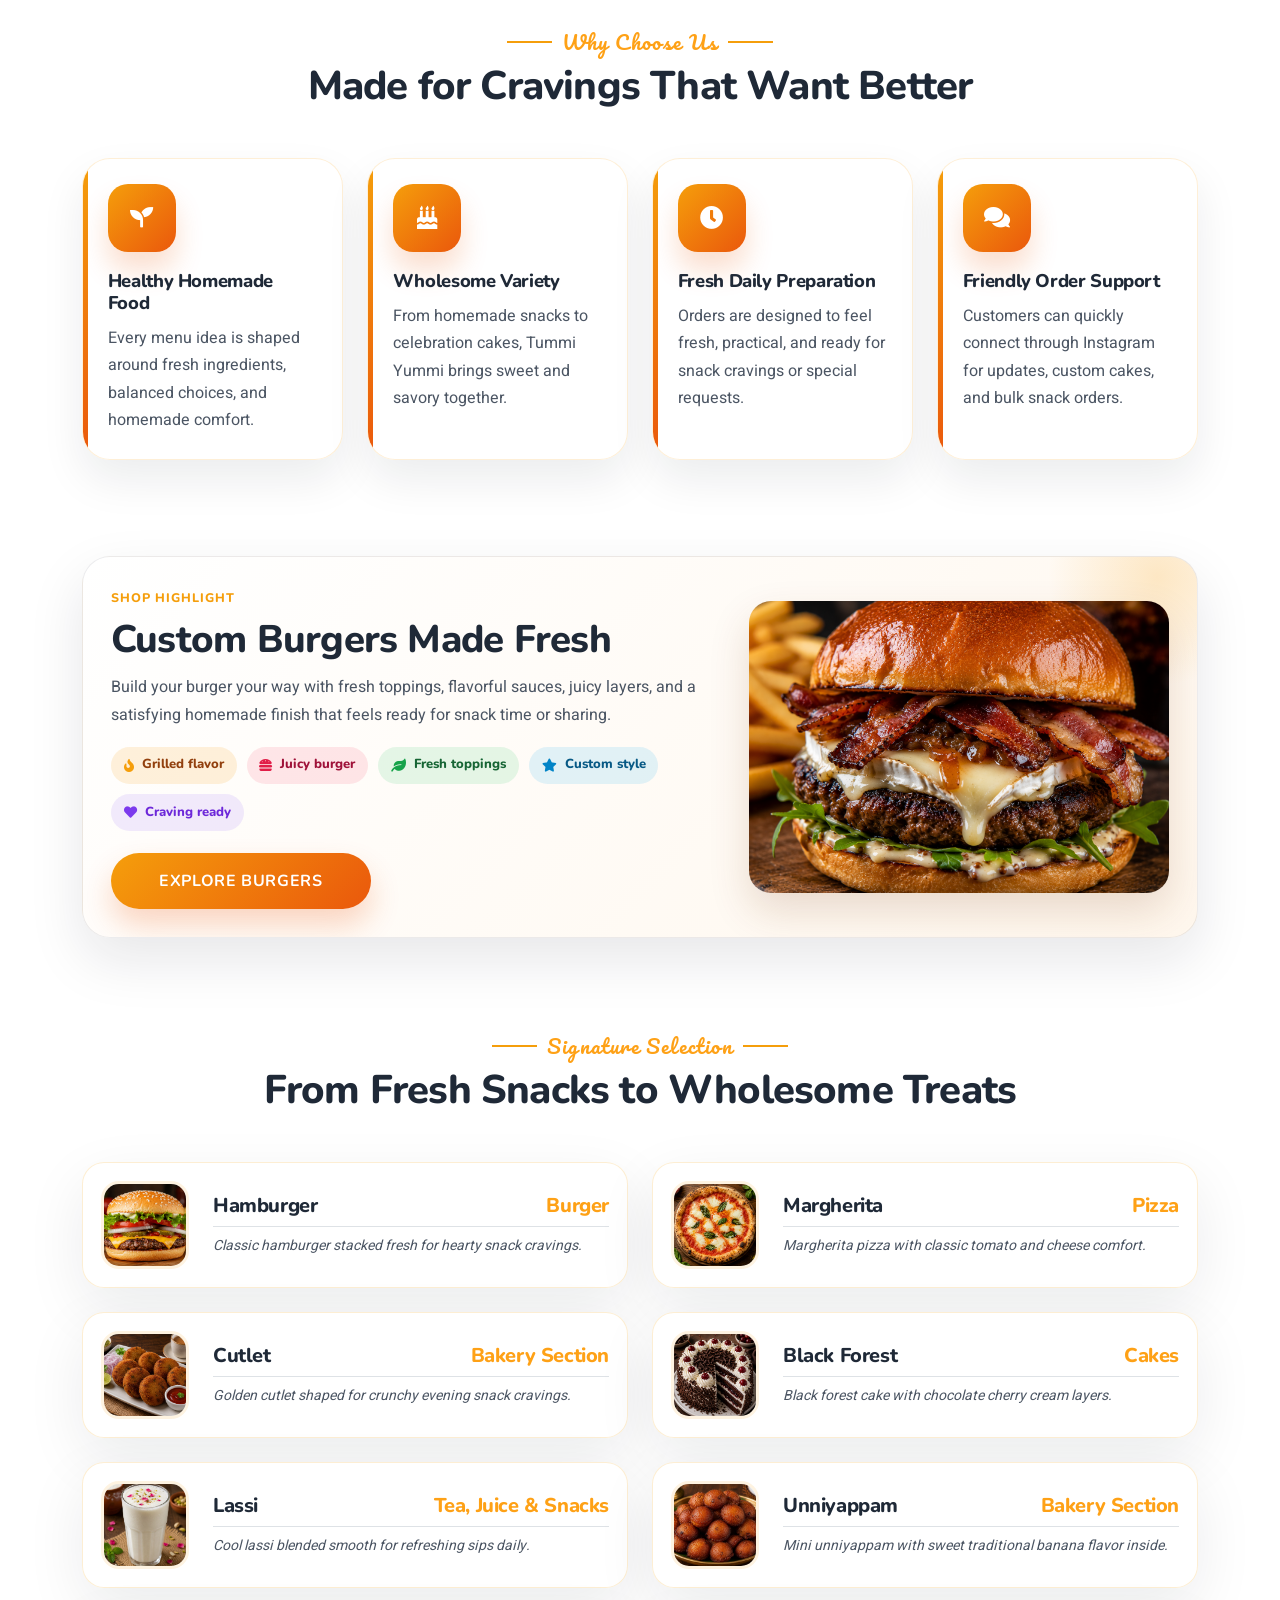
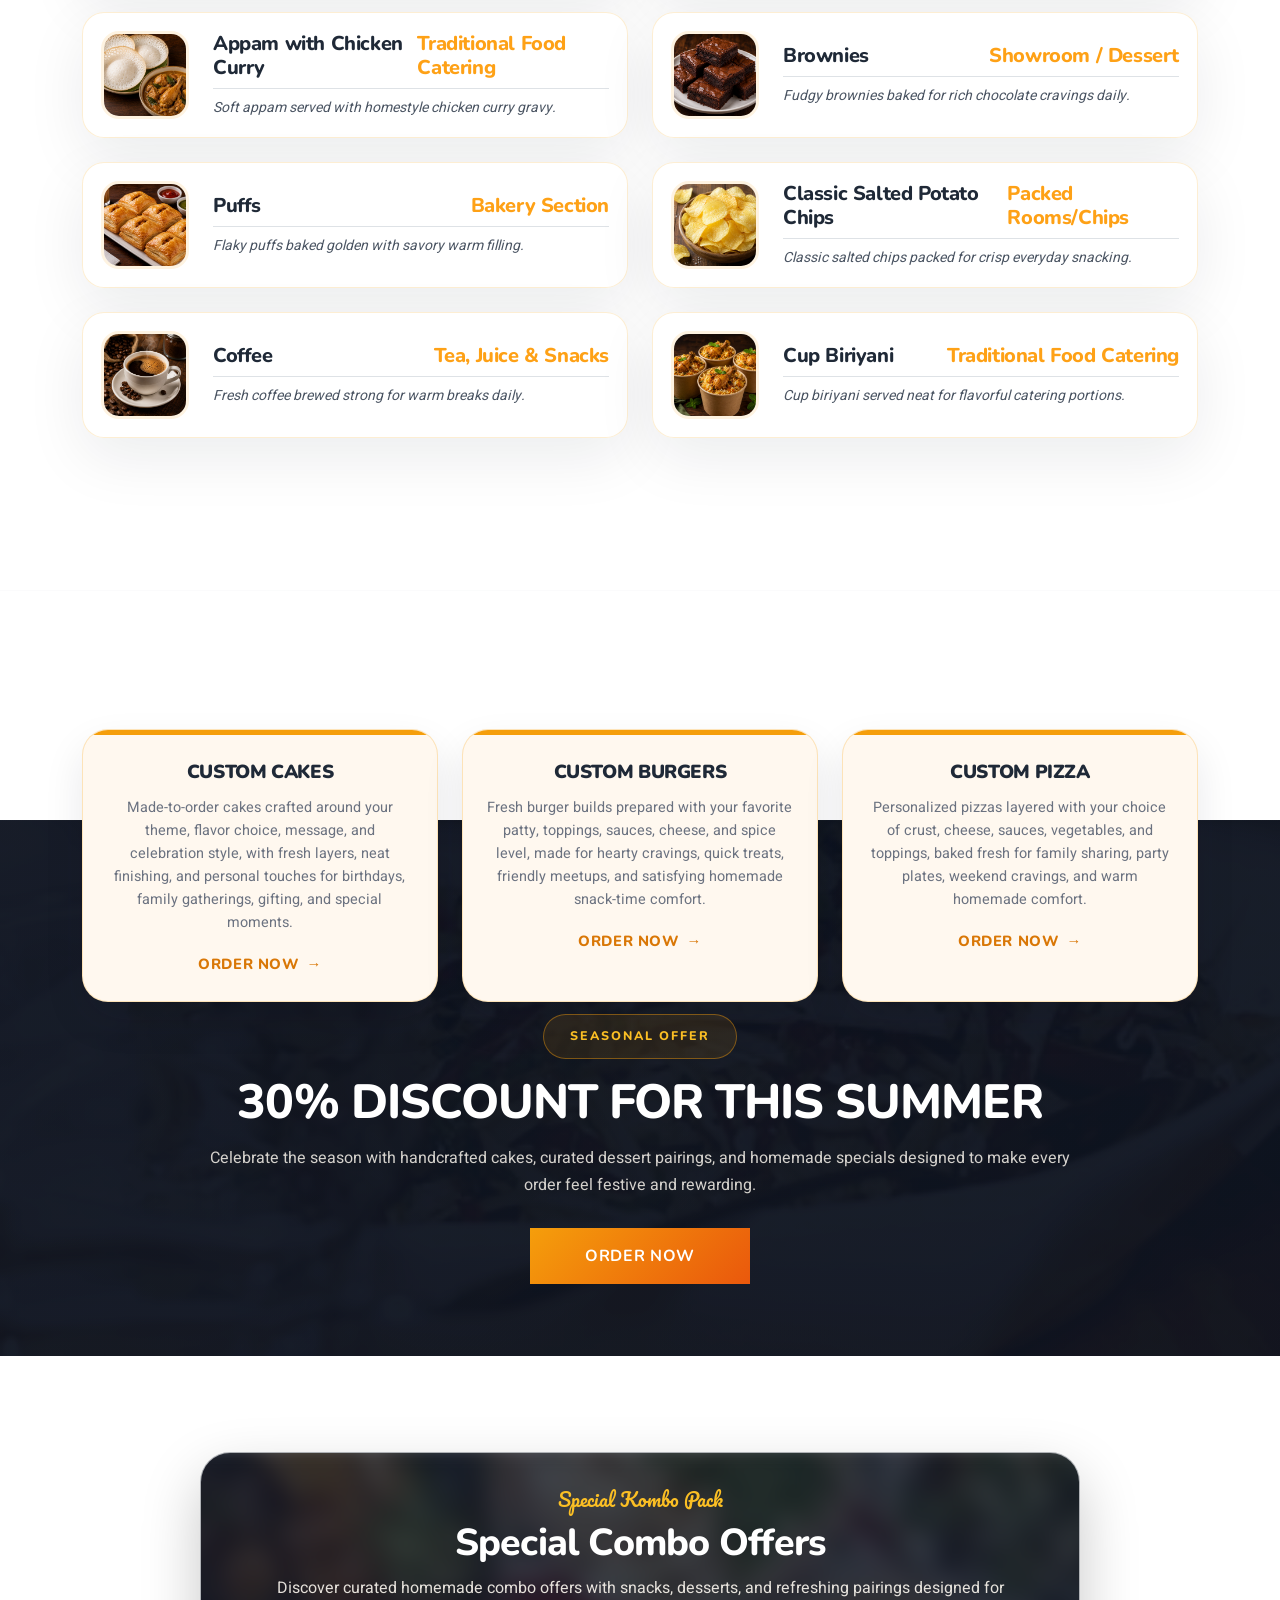
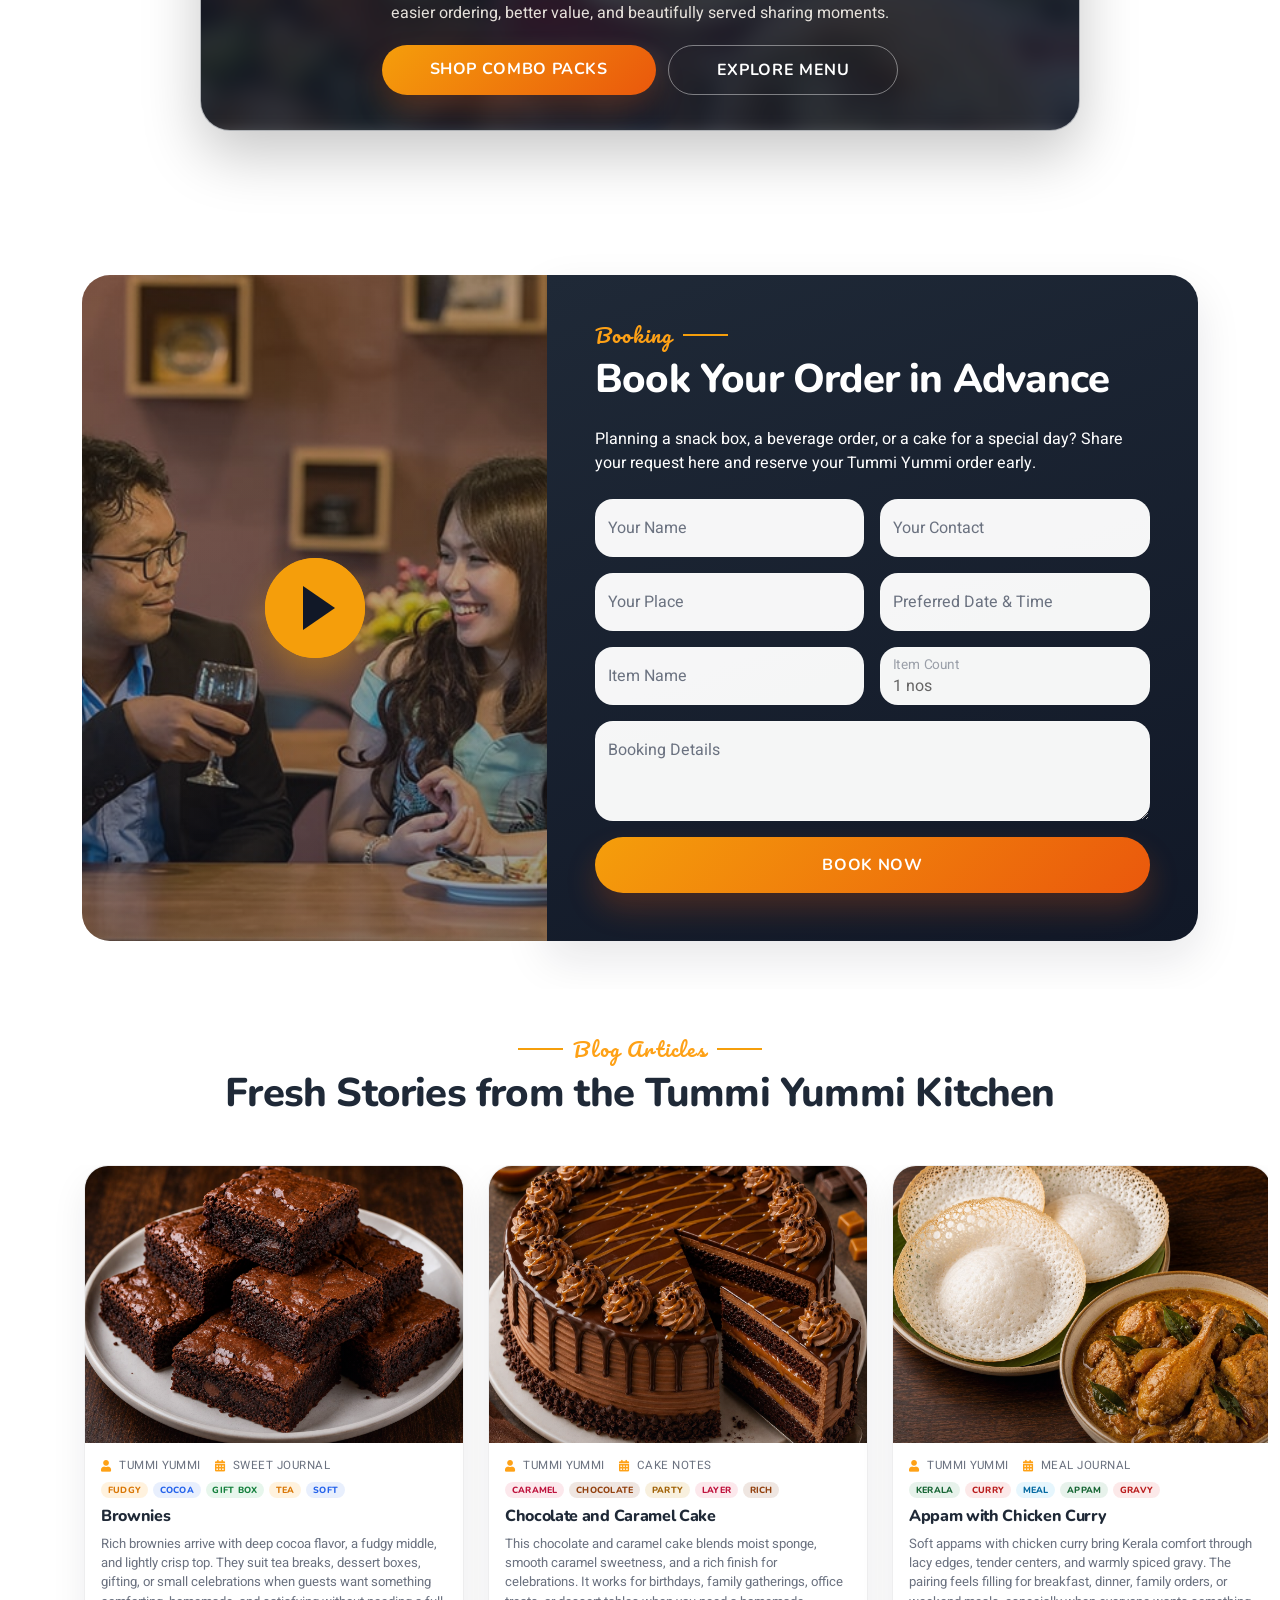
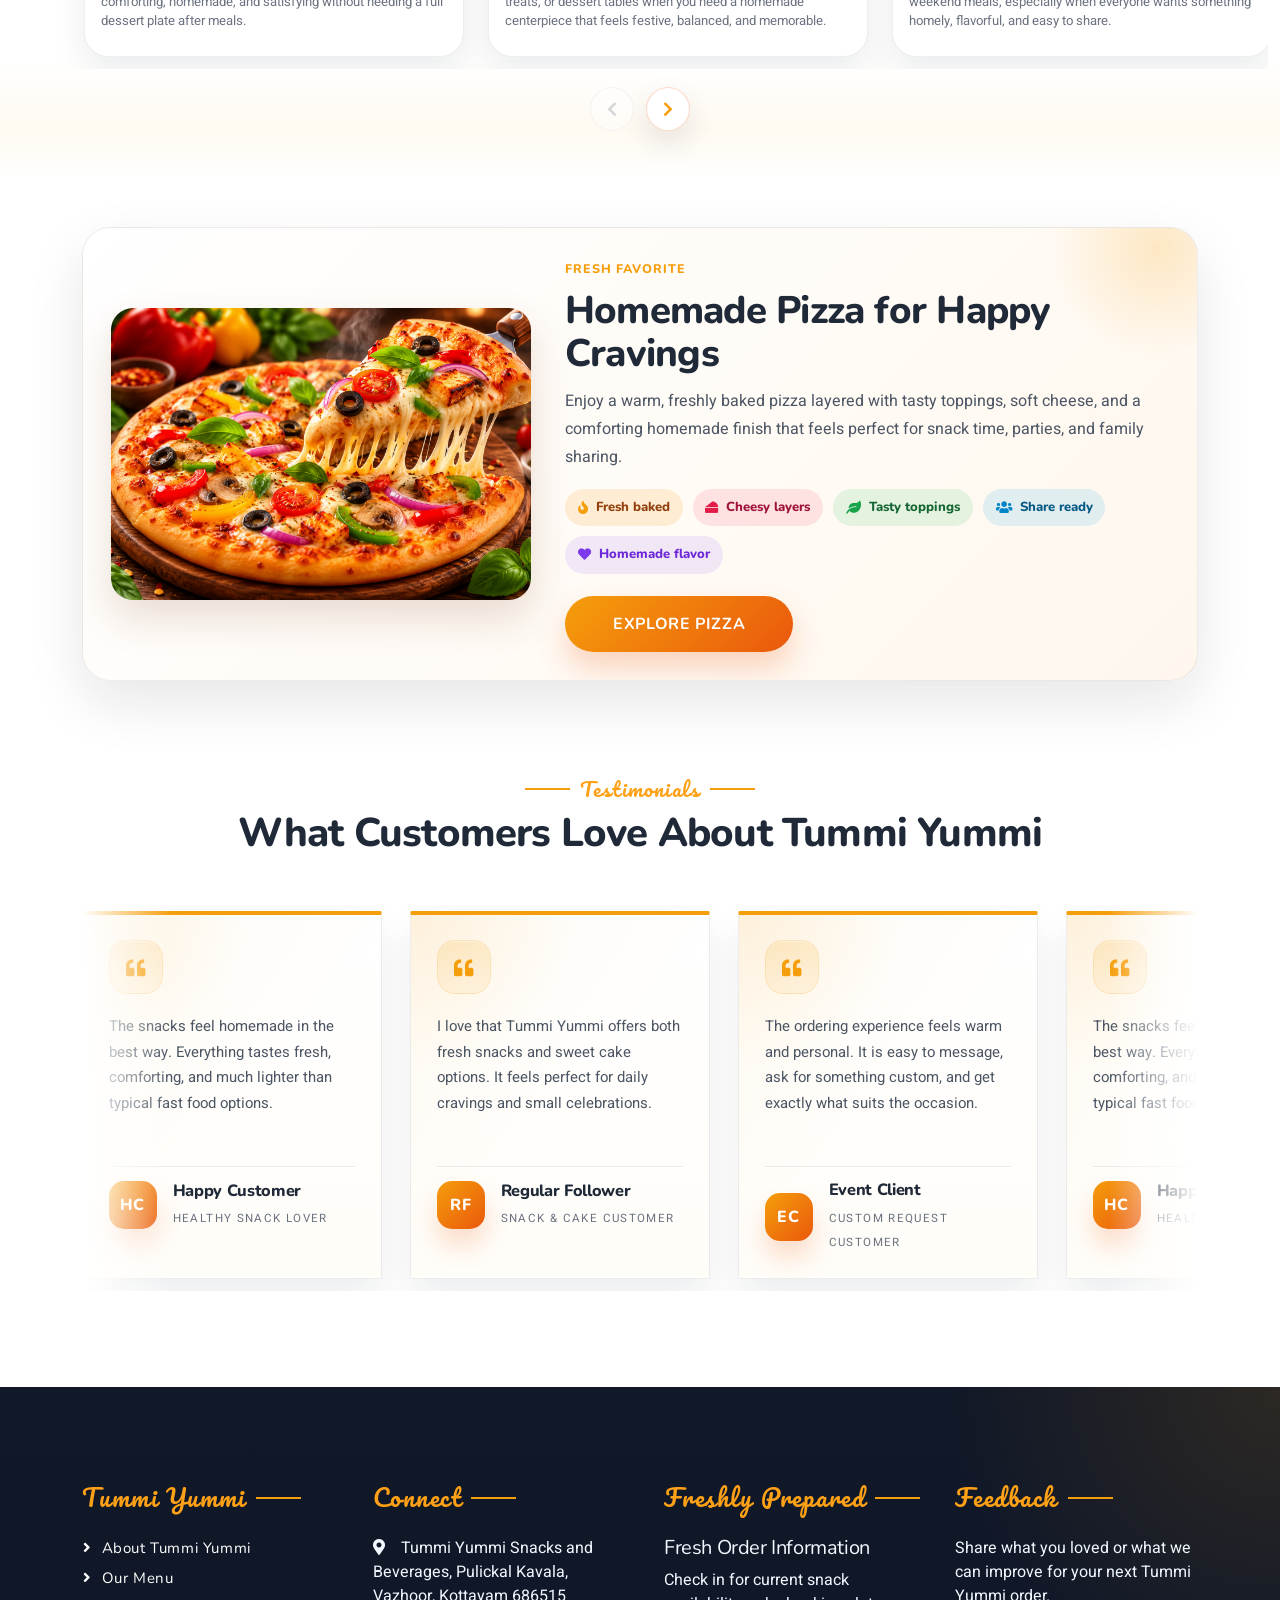
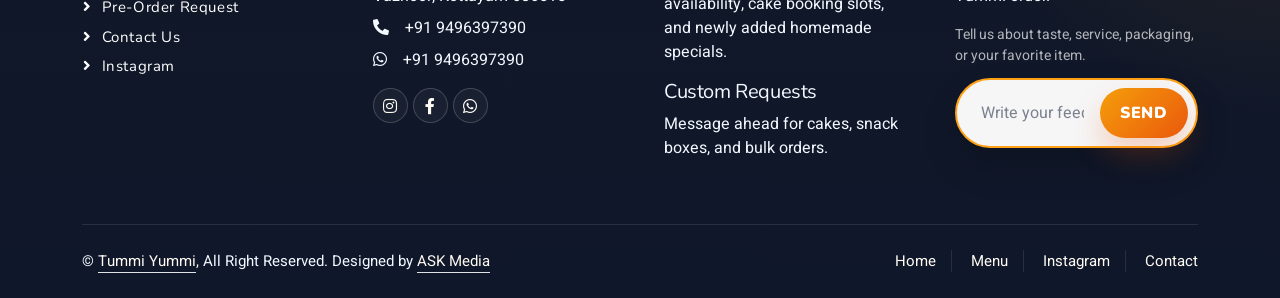
==== commit 45fbef3a: "first committyyyyyyyyyy" ====
--- a/index.html
+++ b/index.html
@@ -10,7 +10,7 @@
     <meta content="Tummi Yummi brings healthy homemade snacks, wholesome cakes, desserts, and refreshing beverages inspired by its Instagram community." name="description">
 
     <!-- Favicon -->
-    <link href="img/favicon.ico" rel="icon">
+    <link href="assets/Logo.png" rel="icon">
 
     <!-- Google Web Fonts -->
     <link rel="preconnect" href="https://fonts.googleapis.com">
